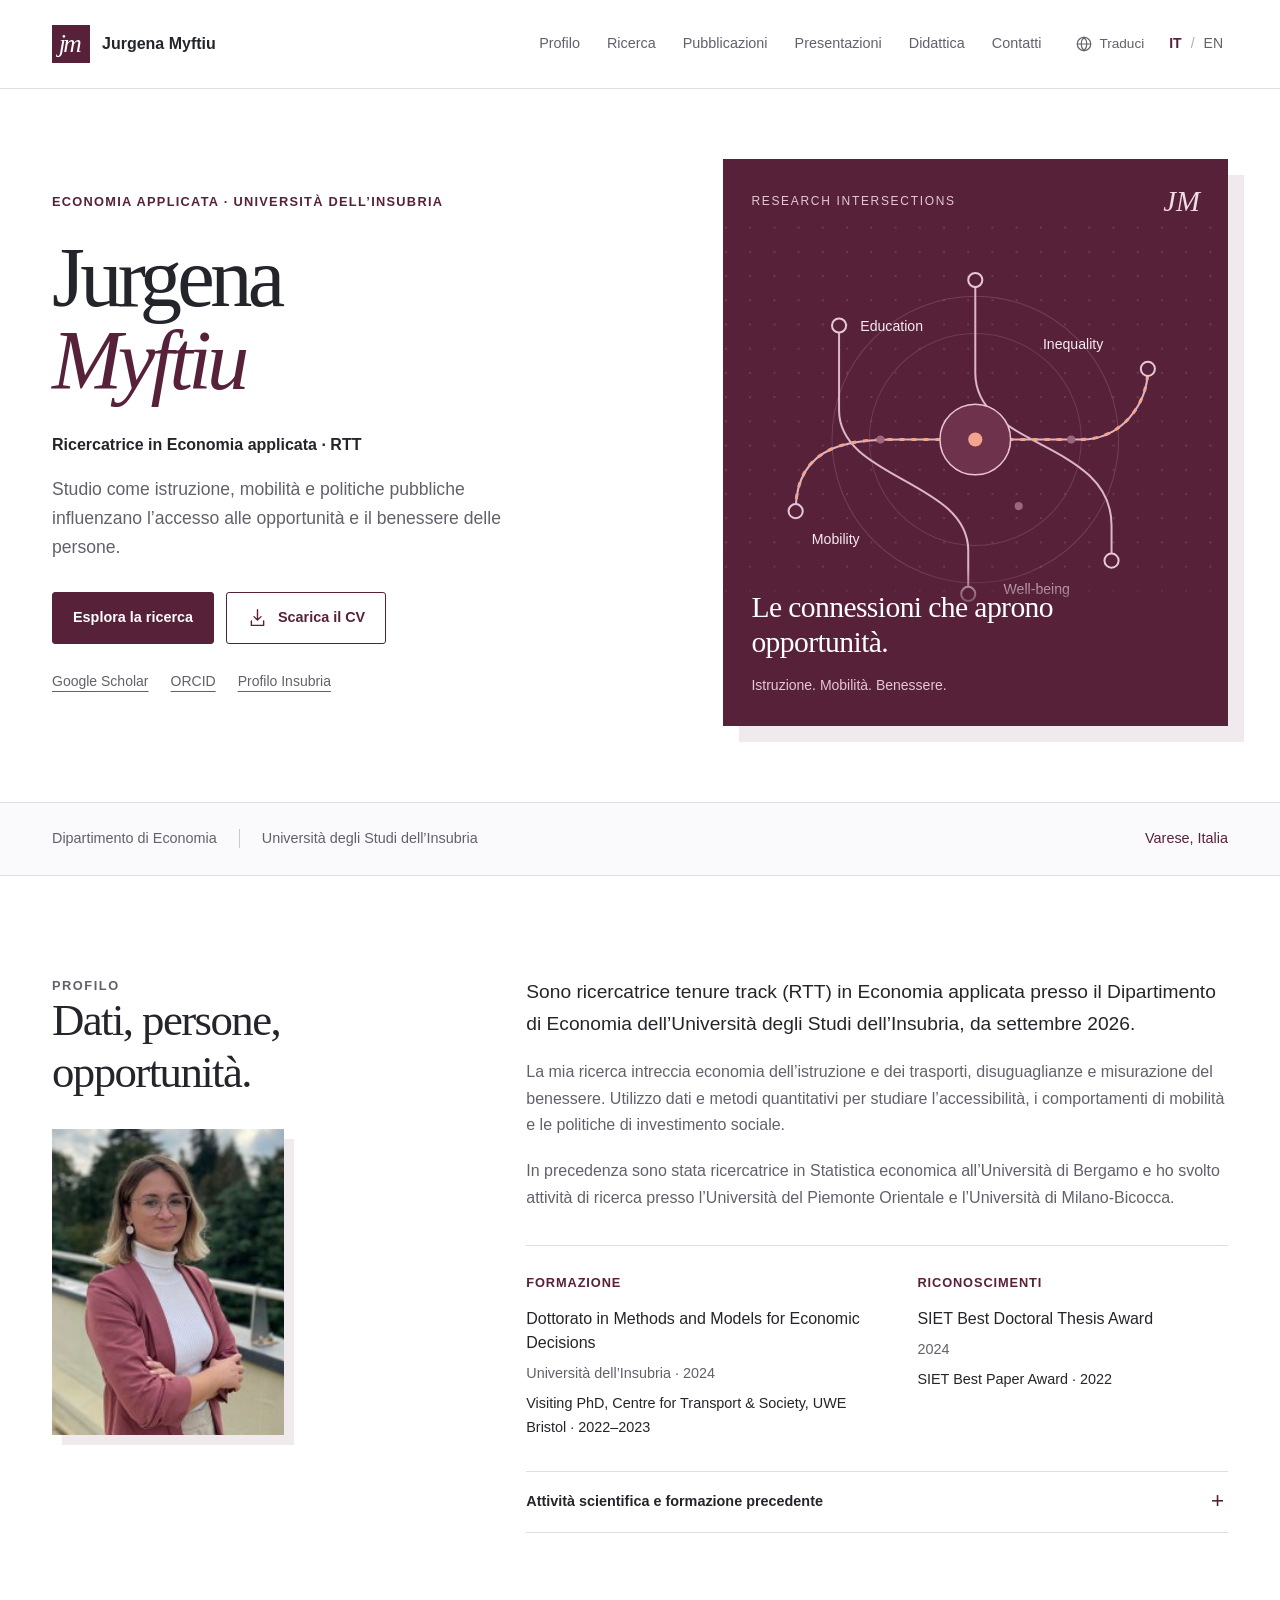
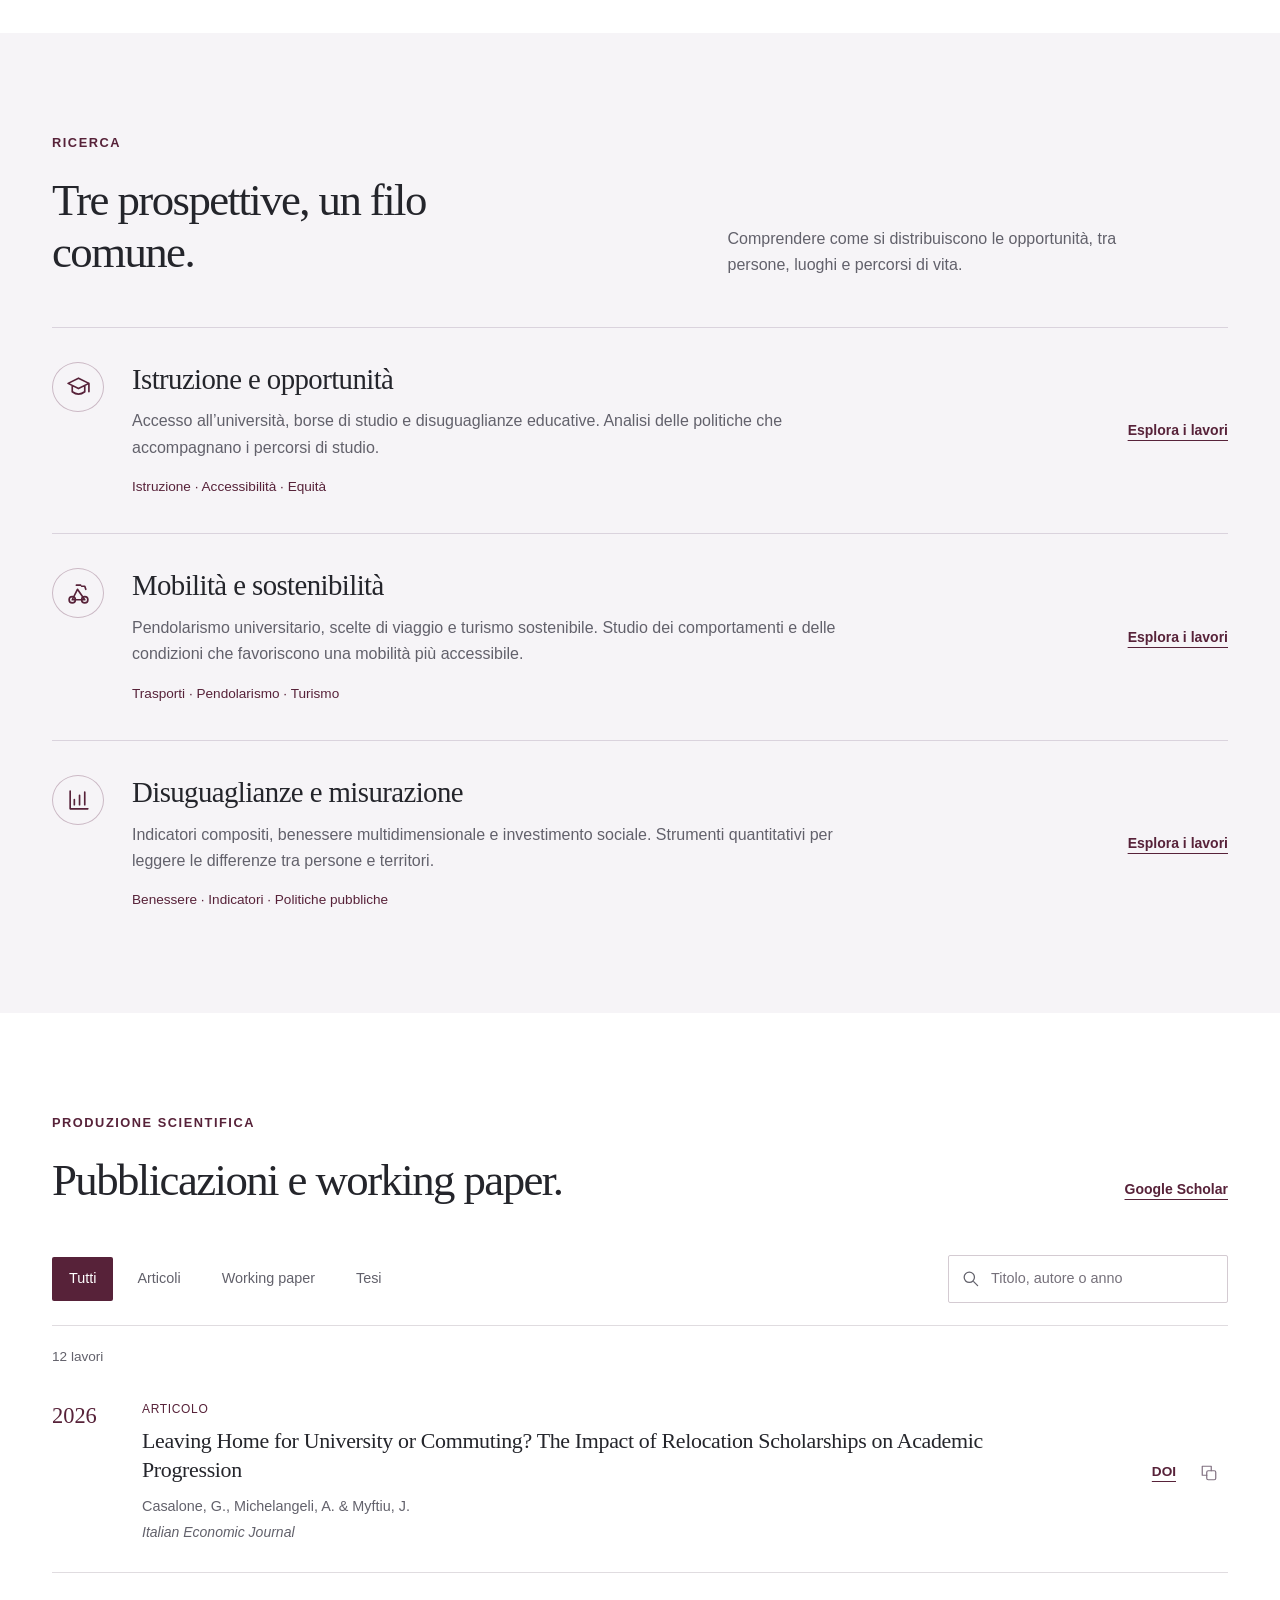
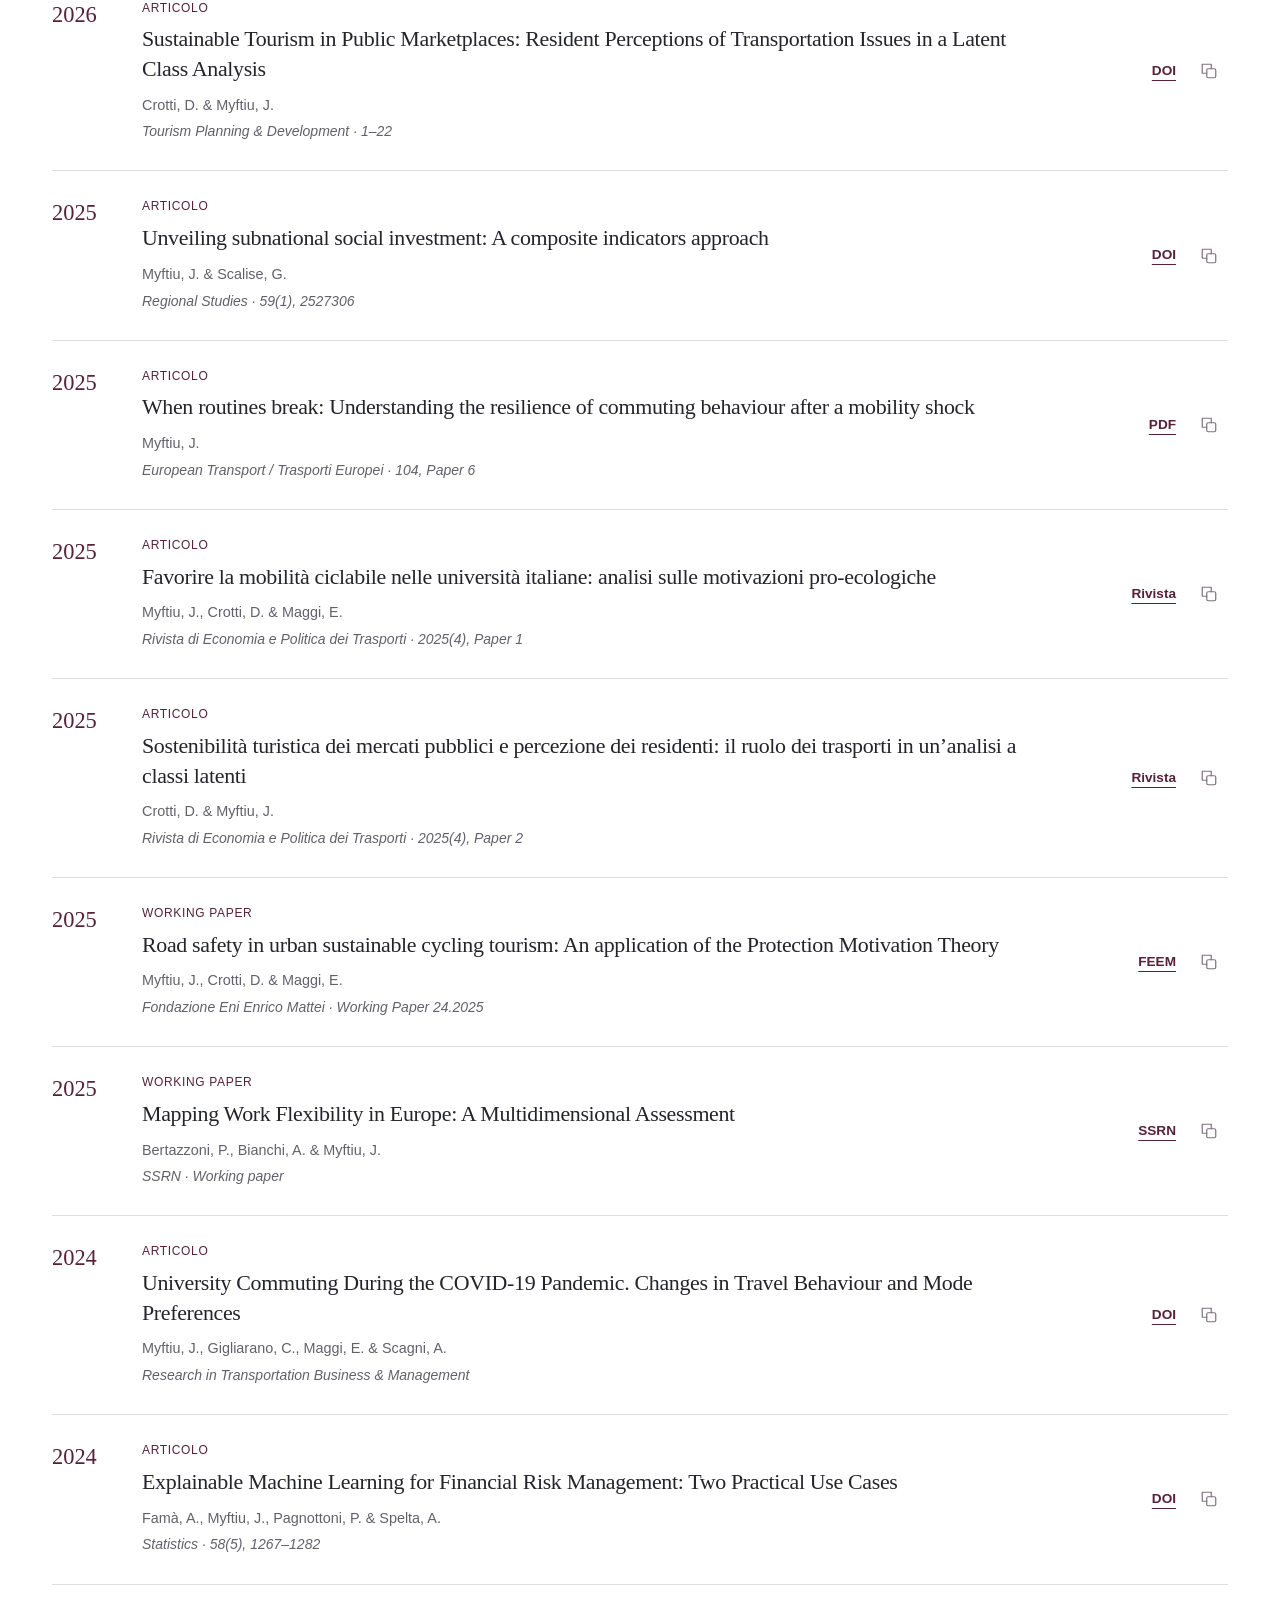
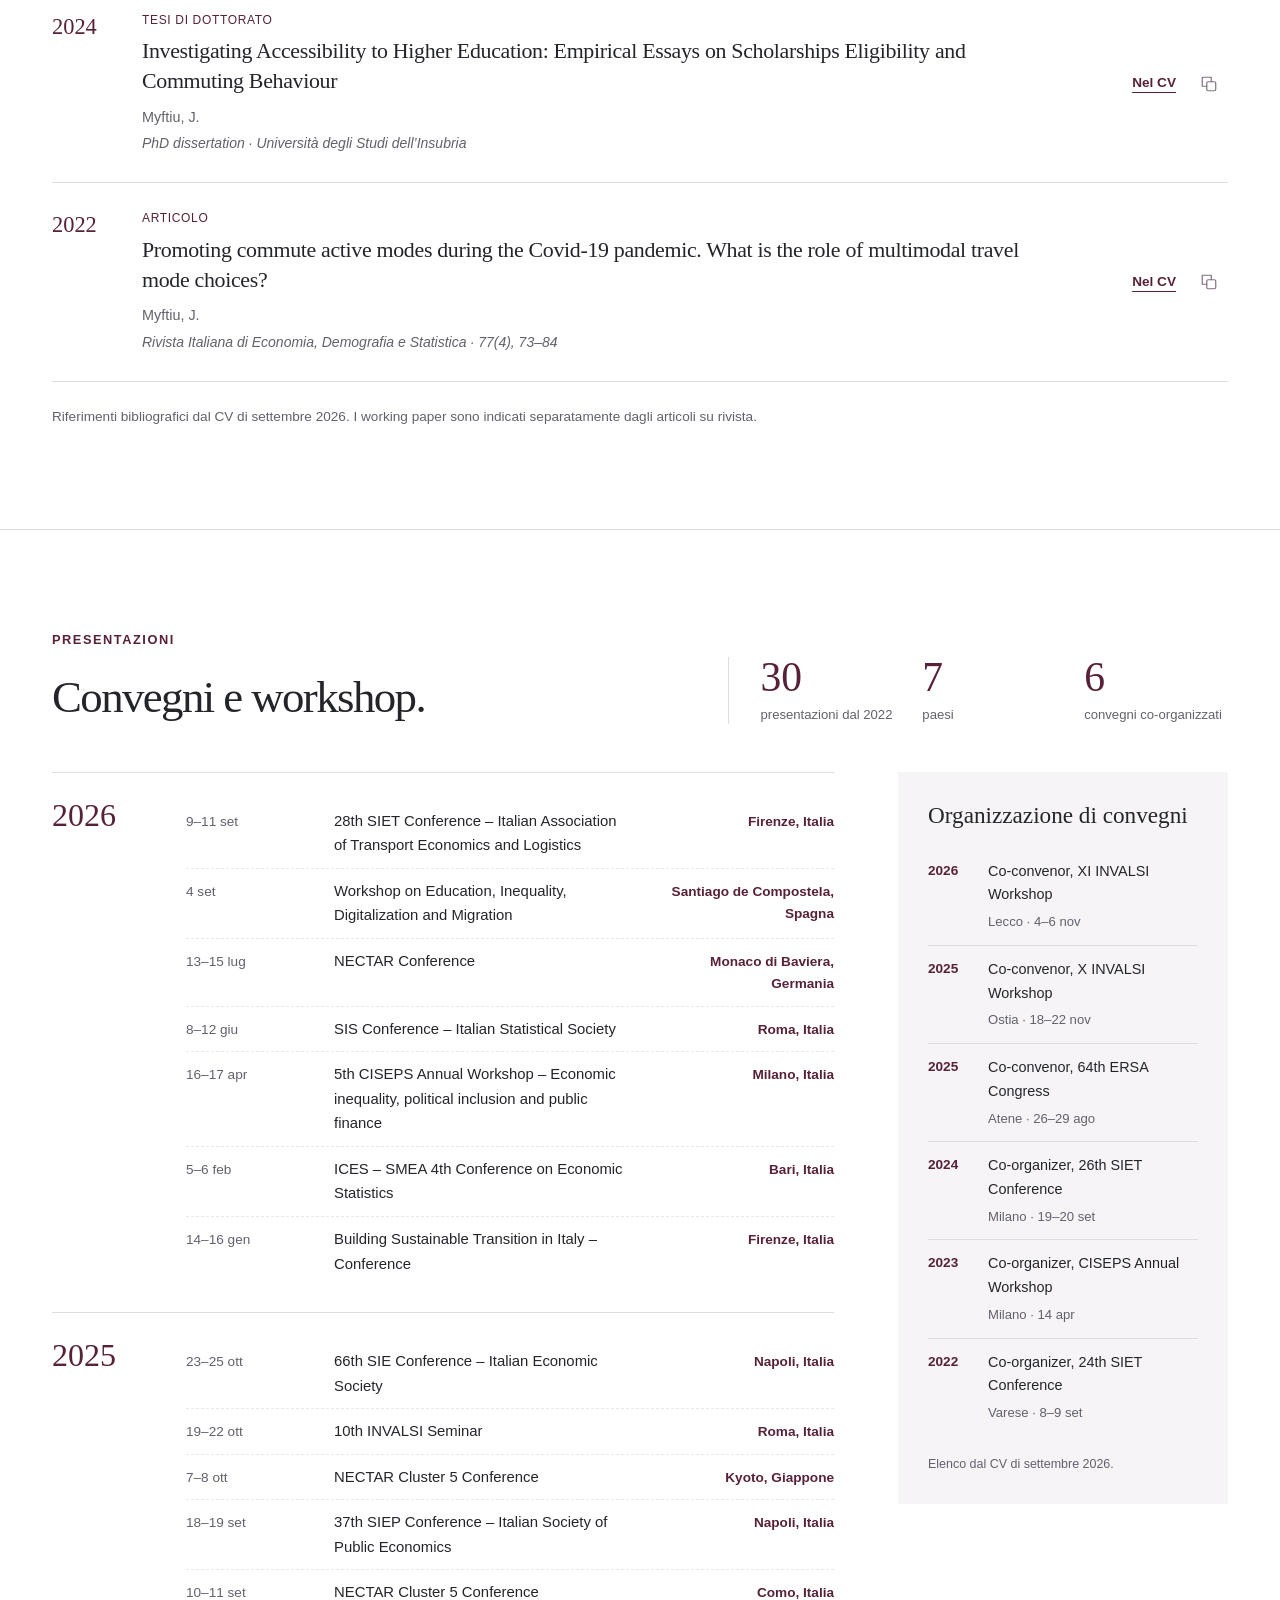
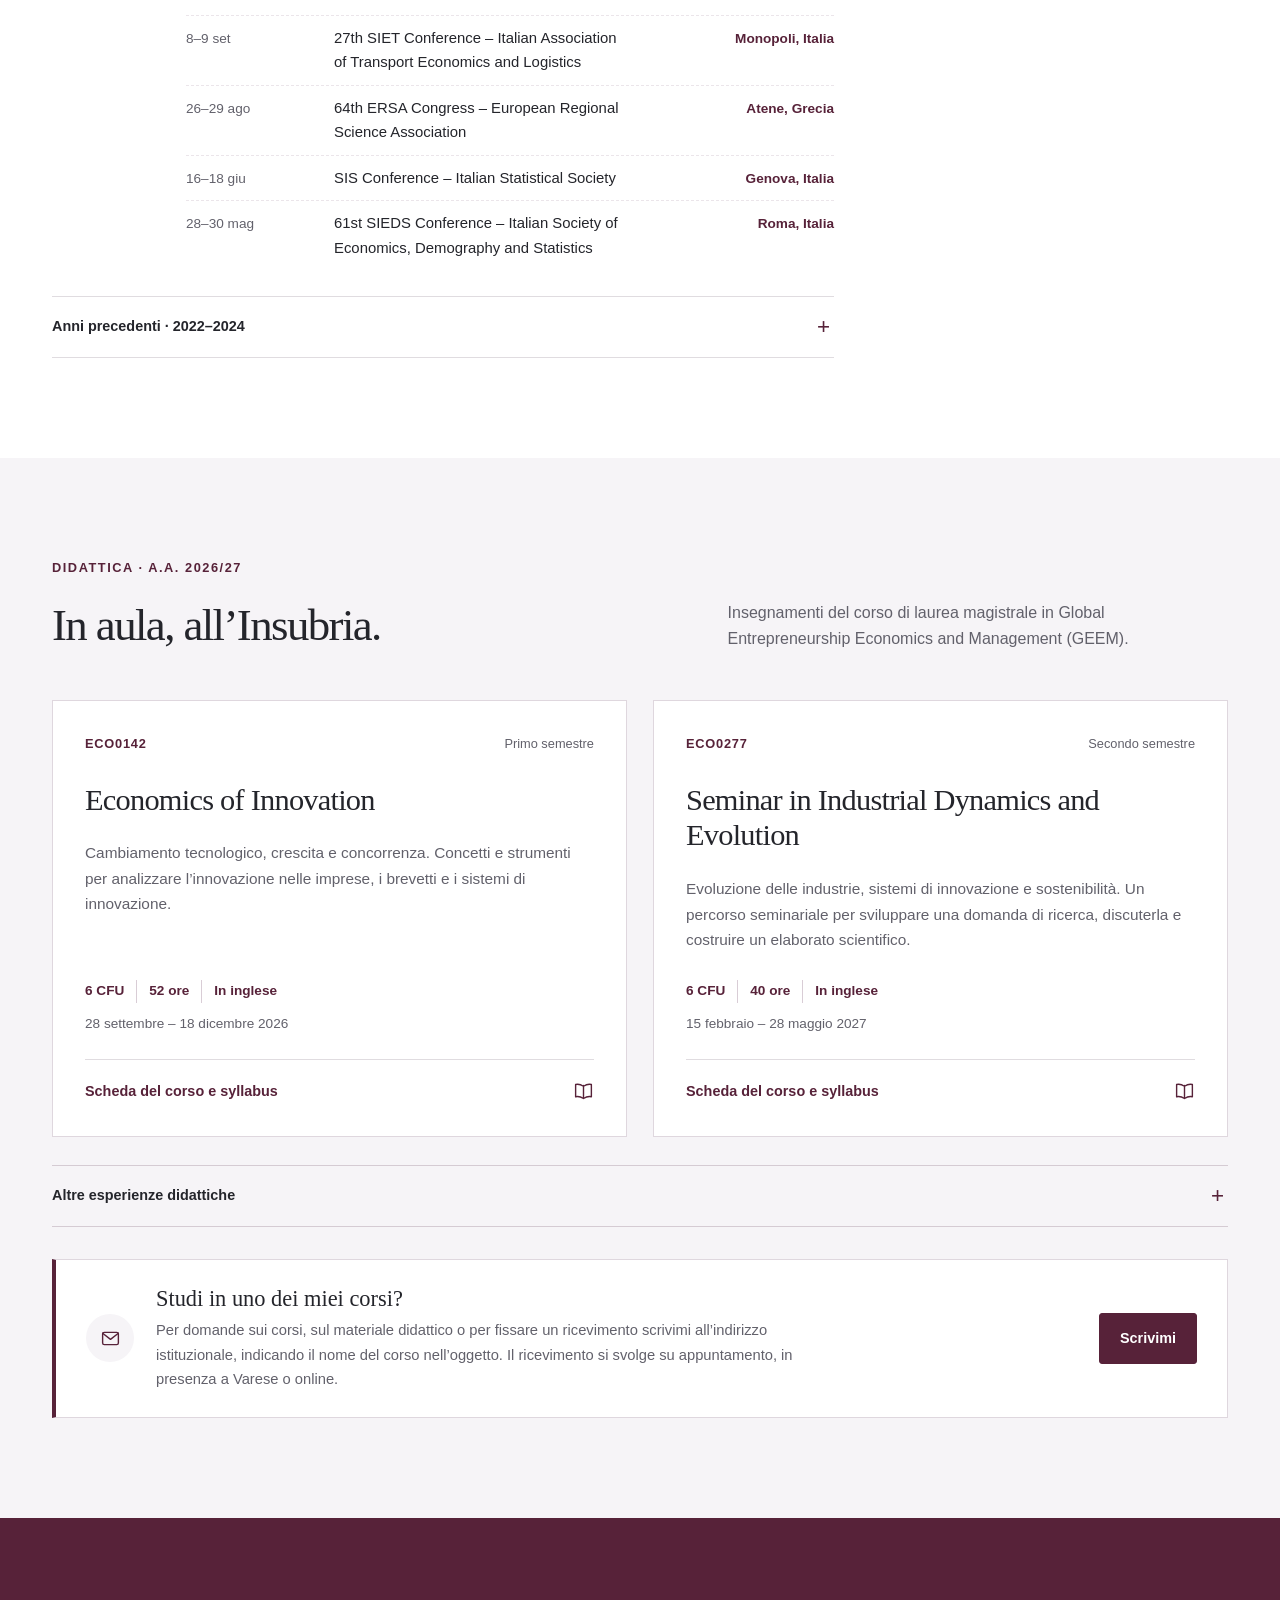
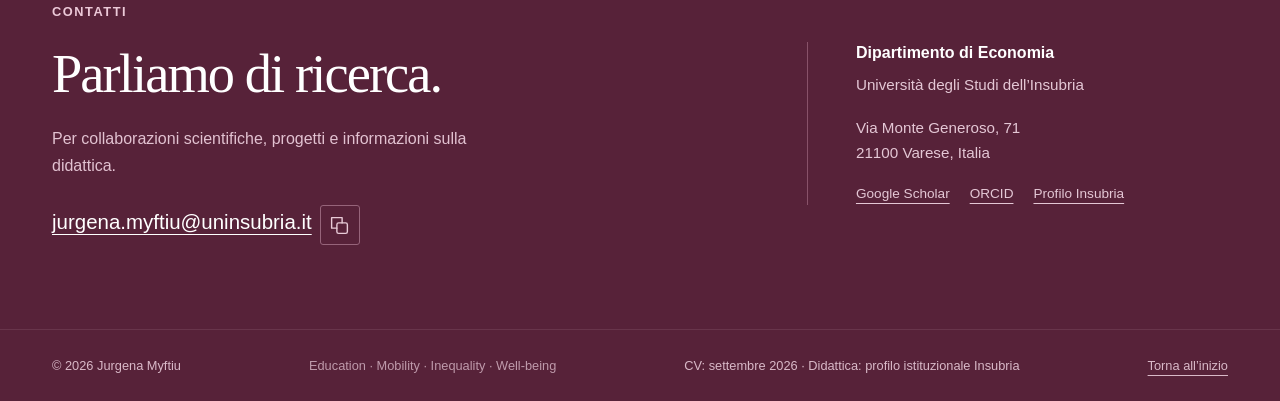
==== index.html @ 1c0811c8 "Add files via upload" ====
<!doctype html>
<html lang="it"><head><meta charset="UTF-8"><meta name="viewport" content="width=device-width, initial-scale=1"><meta name="theme-color" content="#572239"><meta name="author" content="Jurgena Myftiu"><meta name="robots" content="index, follow">
<title>Jurgena Myftiu | Economia applicata · Università dell’Insubria</title>
<meta name="description" content="Jurgena Myftiu, ricercatrice RTT in Economia applicata all’Università degli Studi dell’Insubria. Ricerca su istruzione, mobilità, disuguaglianze e benessere.">
<link rel="canonical" href="https://myftiujurgena.github.io/"><meta property="og:title" content="Jurgena Myftiu · Applied Economics"><meta property="og:description" content="Education, mobility and inequality. Research, publications and teaching at the University of Insubria."><meta property="og:type" content="profile"><meta property="profile:first_name" content="Jurgena"><meta property="profile:last_name" content="Myftiu"><meta property="og:image" content="https://myftiujurgena.github.io/assets/jurgena-myftiu-portrait.png"><meta property="og:locale" content="it_IT"><meta property="og:locale:alternate" content="en_GB"><meta name="twitter:card" content="summary"><meta property="og:url" content="https://myftiujurgena.github.io/"><link rel="icon" type="image/svg+xml" href="assets/favicon.svg"><link rel="stylesheet" href="styles.css">
<script type="application/ld+json">{"@context":"https://schema.org","@type":"ProfilePage","mainEntity":{"@type":"Person","name":"Jurgena Myftiu","image":"https://myftiujurgena.github.io/assets/jurgena-myftiu-portrait.png","jobTitle":"Assistant Professor in Applied Economics (Tenure Track)","affiliation":{"@type":"CollegeOrUniversity","name":"Università degli Studi dell’Insubria"},"email":"jurgena.myftiu@uninsubria.it","url":"https://myftiujurgena.github.io","sameAs":["https://uninsubria.unifind.cineca.it/individual?uri=http%3A%2F%2Firises.uninsubria.it%2Fresource%2Fperson%2F134957","https://scholar.google.com/citations?user=8hhi8RQAAAAJ&hl=it","https://orcid.org/0009-0006-5703-1846"],"knowsAbout":["Applied Economics","Education","Commuting","Social Investment","Composite Indicators","Sustainable Tourism"]}}</script>
<script src="app.js" defer></script><script src="extras.js" defer></script></head><body>
<a href="#main" class="skip-link"><span data-it="Vai al contenuto" data-en="Skip to content" >Vai al contenuto</span></a>
<header class="site-header"><div class="container header-inner"><a class="brand" href="#home" aria-label="Jurgena Myftiu, home"><span class="brand-mark">jm</span><span>Jurgena Myftiu</span></a><nav class="main-nav" id="main-nav" aria-label="Navigazione principale" data-aria-it="Navigazione principale" data-aria-en="Main navigation"><a href="#profilo"><span data-it="Profilo" data-en="About" >Profilo</span></a><a href="#ricerca"><span data-it="Ricerca" data-en="Research" >Ricerca</span></a><a href="#pubblicazioni"><span data-it="Pubblicazioni" data-en="Publications" >Pubblicazioni</span></a><a href="#presentazioni"><span data-it="Presentazioni" data-en="Talks">Presentazioni</span></a><a href="#didattica"><span data-it="Didattica" data-en="Teaching" >Didattica</span></a><a href="#contatti"><span data-it="Contatti" data-en="Contact" >Contatti</span></a></nav><div class="header-controls"><details class="translate-menu"><summary aria-label="Traduci la pagina" data-aria-it="Traduci la pagina" data-aria-en="Translate this page"><svg class="icon " viewBox="0 0 24 24" fill="none" stroke="currentColor" stroke-width="1.6" stroke-linecap="round" stroke-linejoin="round" aria-hidden="true"><circle cx="12" cy="12" r="9"/><path d="M3 12h18M12 3c2.5 2.5 3.8 5.5 3.8 9s-1.3 6.5-3.8 9c-2.5-2.5-3.8-5.5-3.8-9S9.5 5.5 12 3Z"/></svg><span class="translate-label" data-it="Traduci" data-en="Translate">Traduci</span></summary><div class="translate-panel"><p><span data-it="Traduzione automatica (Google Translate)" data-en="Machine translation (Google Translate)">Traduzione automatica (Google Translate)</span></p><ul><li><a href="#" data-translate="sq" lang="sq" rel="noopener" target="_blank">Shqip</a></li><li><a href="#" data-translate="es" lang="es" rel="noopener" target="_blank">Español</a></li><li><a href="#" data-translate="fr" lang="fr" rel="noopener" target="_blank">Français</a></li><li><a href="#" data-translate="de" lang="de" rel="noopener" target="_blank">Deutsch</a></li><li><a href="#" data-translate="pt" lang="pt" rel="noopener" target="_blank">Português</a></li><li><a href="#" data-translate="el" lang="el" rel="noopener" target="_blank">Ελληνικά</a></li><li><a href="#" data-translate="ro" lang="ro" rel="noopener" target="_blank">Română</a></li><li><a href="#" data-translate="tr" lang="tr" rel="noopener" target="_blank">Türkçe</a></li></ul></div></details><div class="language-switch" role="group" aria-label="Lingua / Language"><button type="button" data-lang="it" aria-pressed="true">IT</button><span aria-hidden="true">/</span><button type="button" data-lang="en" aria-pressed="false">EN</button></div><button type="button" class="menu-toggle" aria-controls="main-nav" aria-expanded="false" aria-label="Apri menu" data-aria-it="Apri menu" data-aria-en="Open menu"><svg class="icon " viewBox="0 0 24 24" fill="none" stroke="currentColor" stroke-width="1.6" stroke-linecap="round" stroke-linejoin="round" aria-hidden="true"><path d="M4 6h16M4 12h16M4 18h16"/></svg></button></div></div></header>
<main id="main">
<section class="hero container" id="home"><div class="hero-content"><p data-it="Economia applicata · Università dell’Insubria" data-en="Applied economics · University of Insubria" class="eyebrow">Economia applicata · Università dell’Insubria</p><h1>Jurgena<br><em>Myftiu</em></h1><p data-it="Ricercatrice in Economia applicata · RTT" data-en="Assistant Professor in Applied Economics · Tenure Track" class="hero-role">Ricercatrice in Economia applicata · RTT</p><p data-it="Studio come istruzione, mobilità e politiche pubbliche influenzano l’accesso alle opportunità e il benessere delle persone." data-en="I study how education, mobility and public policy shape access to opportunities and people’s well-being." class="hero-description">Studio come istruzione, mobilità e politiche pubbliche influenzano l’accesso alle opportunità e il benessere delle persone.</p><div class="hero-actions"><a href="#ricerca" class="button button-primary"><span data-it="Esplora la ricerca" data-en="Explore my research" >Esplora la ricerca</span></a><a href="assets/jurgena-myftiu-cv.pdf" class="button button-outline" download="Jurgena-Myftiu-CV.pdf"><svg class="icon " viewBox="0 0 24 24" fill="none" stroke="currentColor" stroke-width="1.6" stroke-linecap="round" stroke-linejoin="round" aria-hidden="true"><path d="M12 3v12m-4-4 4 4 4-4M5 16v5h14v-5"/></svg><span data-it="Scarica il CV" data-en="Download CV" >Scarica il CV</span></a></div><div class="profile-links"><a href="https://scholar.google.com/citations?user=8hhi8RQAAAAJ&amp;hl=it" target="_blank" rel="noopener noreferrer">Google Scholar</a><a href="https://orcid.org/0009-0006-5703-1846" target="_blank" rel="noopener noreferrer">ORCID</a><a href="https://uninsubria.unifind.cineca.it/individual?uri=http%3A%2F%2Firises.uninsubria.it%2Fresource%2Fperson%2F134957" target="_blank" rel="noopener noreferrer"><span data-it="Profilo Insubria" data-en="Insubria profile" >Profilo Insubria</span></a></div></div>
<div class="hero-art" role="img" aria-label="Illustrazione di connessioni tra istruzione, mobilità e benessere" data-aria-it="Illustrazione di connessioni tra istruzione, mobilità e benessere" data-aria-en="Illustration of connections between education, mobility and well-being">
<div class="art-top"><span>RESEARCH INTERSECTIONS</span><span class="art-monogram">JM</span></div><svg viewBox="0 0 500 410" class="network-art" aria-hidden="true"><defs><pattern id="dots" width="24" height="24" patternUnits="userSpaceOnUse"><circle cx="3" cy="3" r="1" fill="#e6bdc9" opacity=".18"/></pattern></defs><rect width="500" height="410" fill="url(#dots)"/><circle cx="250" cy="213" r="142" stroke="#a56680" fill="none" opacity=".4"/><circle cx="250" cy="213" r="105" stroke="#a56680" fill="none" opacity=".35"/><path d="M72 284C72 213 135 213 177 213H355c39 0 66-34 66-70M115 100v84c0 68 128 70 128 139v43M385 333v-35c0-84-135-76-135-151V55" stroke="#dcb5c6" stroke-width="2" fill="none"/><path d="M72 284C72 213 135 213 177 213H355c39 0 66-34 66-70" stroke="#f2a48f" stroke-width="3" fill="none" stroke-dasharray="5 7"/><circle cx="250" cy="213" r="35" fill="#6e324c" stroke="#e9c5d3" stroke-width="1.5"/><circle cx="250" cy="213" r="7" fill="#f2a48f"/><g fill="#572239" stroke="#e6c7d3" stroke-width="2"><circle cx="115" cy="100" r="7"/><circle cx="72" cy="284" r="7"/><circle cx="421" cy="143" r="7"/><circle cx="385" cy="333" r="7"/><circle cx="250" cy="55" r="7"/><circle cx="243" cy="366" r="7"/></g><g fill="#f8eaf0" font-family="Segoe UI,Arial,sans-serif" font-size="14"><text x="136" y="105">Education</text><text x="88" y="317">Mobility</text><text x="317" y="123">Inequality</text><text x="278" y="366">Well-being</text></g><g fill="#9c667e"><circle cx="156" cy="213" r="4"/><circle cx="345" cy="213" r="4"/><circle cx="293" cy="279" r="4"/></g></svg>
<div class="art-bottom"><p data-it="Le connessioni che aprono opportunità." data-en="The connections that open opportunities." >Le connessioni che aprono opportunità.</p><span data-it="Istruzione. Mobilità. Benessere." data-en="Education. Mobility. Well-being." >Istruzione. Mobilità. Benessere.</span></div></div>
</section>
<div class="affiliation-bar"><div class="container affiliation-inner"><span data-it="Dipartimento di Economia" data-en="Department of Economics" >Dipartimento di Economia</span><span class="affiliation-divider" aria-hidden="true"></span><span data-it="Università degli Studi dell’Insubria" data-en="University of Insubria" >Università degli Studi dell’Insubria</span><span class="affiliation-location">Varese, Italia</span></div></div>
<section id="profilo" class="section container about"><div class="section-heading"><p data-it="Profilo" data-en="About" class="eyebrow">Profilo</p><h2 data-it="Dati, persone, opportunità." data-en="Data, people, opportunity." >Dati, persone, opportunità.</h2><figure class="profile-portrait"><img src="assets/jurgena-myftiu-portrait.png" alt="Jurgena Myftiu" width="194" height="256" loading="lazy" decoding="async"></figure></div><div class="about-content"><p data-it="Sono ricercatrice tenure track (RTT) in Economia applicata presso il Dipartimento di Economia dell’Università degli Studi dell’Insubria, da settembre 2026." data-en="I am a tenure-track Assistant Professor in Applied Economics in the Department of Economics at the University of Insubria, since September 2026." class="lead">Sono ricercatrice tenure track (RTT) in Economia applicata presso il Dipartimento di Economia dell’Università degli Studi dell’Insubria, da settembre 2026.</p><p data-it="La mia ricerca intreccia economia dell’istruzione e dei trasporti, disuguaglianze e misurazione del benessere. Utilizzo dati e metodi quantitativi per studiare l’accessibilità, i comportamenti di mobilità e le politiche di investimento sociale." data-en="My research connects the economics of education and transport with inequality and well-being measurement. I use data and quantitative methods to study accessibility, mobility behaviours and social investment policies." >La mia ricerca intreccia economia dell’istruzione e dei trasporti, disuguaglianze e misurazione del benessere. Utilizzo dati e metodi quantitativi per studiare l’accessibilità, i comportamenti di mobilità e le politiche di investimento sociale.</p><p data-it="In precedenza sono stata ricercatrice in Statistica economica all’Università di Bergamo e ho svolto attività di ricerca presso l’Università del Piemonte Orientale e l’Università di Milano-Bicocca." data-en="Previously, I was an Assistant Professor in Economic Statistics at the University of Bergamo and held research positions at the University of Piemonte Orientale and the University of Milano-Bicocca." >In precedenza sono stata ricercatrice in Statistica economica all’Università di Bergamo e ho svolto attività di ricerca presso l’Università del Piemonte Orientale e l’Università di Milano-Bicocca.</p>
<div class="about-facts"><div><h3 data-it="Formazione" data-en="Education" >Formazione</h3><p data-it="Dottorato in Methods and Models for Economic Decisions" data-en="PhD in Methods and Models for Economic Decisions" class="fact-title">Dottorato in Methods and Models for Economic Decisions</p><p data-it="Università dell’Insubria · 2024" data-en="University of Insubria · 2024" class="muted">Università dell’Insubria · 2024</p><p data-it="Visiting PhD, Centre for Transport &amp; Society, UWE Bristol · 2022–2023" data-en="Visiting PhD, Centre for Transport &amp; Society, UWE Bristol · 2022–2023" class="small">Visiting PhD, Centre for Transport &amp; Society, UWE Bristol · 2022–2023</p></div><div><h3 data-it="Riconoscimenti" data-en="Recognition" >Riconoscimenti</h3><p class="fact-title">SIET Best Doctoral Thesis Award</p><p class="muted">2024</p><p data-it="SIET Best Paper Award · 2022" data-en="SIET Best Paper Award · 2022" class="small">SIET Best Paper Award · 2022</p></div></div>
<details class="profile-details"><summary><span data-it="Attività scientifica e formazione precedente" data-en="Academic service and earlier education" >Attività scientifica e formazione precedente</span></summary><div class="details-content"><ul><li><span data-it="Associate Editor, Rivista di Economia e Politica dei Trasporti (REPoT), dal 2025." data-en="Associate Editor, Rivista di Economia e Politica dei Trasporti (REPoT), since 2025." >Associate Editor, Rivista di Economia e Politica dei Trasporti (REPoT), dal 2025.</span></li><li><span data-it="Membro del Gruppo di lavoro Mobilità RUS, sottogruppo SG3, dal 2025." data-en="Member of the RUS Mobility Working Group, subgroup SG3, since 2025." >Membro del Gruppo di lavoro Mobilità RUS, sottogruppo SG3, dal 2025.</span></li><li><span data-it="Laurea magistrale in Scienze statistiche ed economiche, Università di Milano-Bicocca · 2020." data-en="MSc in Statistical and Economic Sciences, University of Milano-Bicocca · 2020." >Laurea magistrale in Scienze statistiche ed economiche, Università di Milano-Bicocca · 2020.</span></li><li><span data-it="Laurea in Finanza, assicurazioni e impresa, Università di Bologna · 2017." data-en="BSc in Finance, Insurance and Enterprise, University of Bologna · 2017." >Laurea in Finanza, assicurazioni e impresa, Università di Bologna · 2017.</span></li><li><span data-it="Erasmus Traineeship, ESSEC Business School, Parigi · 2019." data-en="Erasmus Traineeship, ESSEC Business School, Paris · 2019.">Erasmus Traineeship, ESSEC Business School, Parigi · 2019.</span></li><li><span data-it="Cultrice della materia in Macroeconomia, Università dell’Insubria, dal 2023." data-en="Teaching expert (cultore della materia) in Macroeconomics, University of Insubria, since 2023.">Cultrice della materia in Macroeconomia, Università dell’Insubria, dal 2023.</span></li><li><span data-it="Selezionata tra i candidati al Premio SIE per le migliori tesi di dottorato in economia (XXIV edizione) · 2024." data-en="Shortlisted for the SIE Prize for the best PhD theses in economics (24th edition) · 2024.">Selezionata tra i candidati al Premio SIE per le migliori tesi di dottorato in economia (XXIV edizione) · 2024.</span></li><li><span data-it="Progetti finanziati da Fondazione Cariplo: disuguaglianze educative e ruolo delle scuole (2022-1548, 2024–2025); CITILab, investimento sociale e inclusione lavorativa (2022-1301, 2023–2024); scenari di povertà e vulnerabilità post-COVID (2020-4216, 2021–2022)." data-en="Cariplo Foundation funded projects: schools and educational inequalities (2022-1548, 2024–2025); CITILab, social investment and labour-market inclusion (2022-1301, 2023–2024); post-COVID poverty and vulnerability scenarios (2020-4216, 2021–2022).">Progetti finanziati da Fondazione Cariplo: disuguaglianze educative e ruolo delle scuole (2022-1548, 2024–2025); CITILab, investimento sociale e inclusione lavorativa (2022-1301, 2023–2024); scenari di povertà e vulnerabilità post-COVID (2020-4216, 2021–2022).</span></li><li><span data-it="Lingue: albanese e italiano (madrelingua), inglese (fluente), francese (base)." data-en="Languages: Albanian and Italian (native), English (fluent), French (basic).">Lingue: albanese e italiano (madrelingua), inglese (fluente), francese (base).</span></li></ul></div></details></div></section>
<section id="ricerca" class="research-section"><div class="container section"><div class="section-heading research-heading"><div><p data-it="Ricerca" data-en="Research" class="eyebrow">Ricerca</p><h2 data-it="Tre prospettive, un filo comune." data-en="Three perspectives, one common thread." >Tre prospettive, un filo comune.</h2></div><p data-it="Comprendere come si distribuiscono le opportunità, tra persone, luoghi e percorsi di vita." data-en="Understanding how opportunities are distributed across people, places and life paths." >Comprendere come si distribuiscono le opportunità, tra persone, luoghi e percorsi di vita.</p></div><div class="research-list"><article class="research-row"><div class="research-icon"><svg class="icon " viewBox="0 0 24 24" fill="none" stroke="currentColor" stroke-width="1.6" stroke-linecap="round" stroke-linejoin="round" aria-hidden="true"><path d="m2 9 10-5 10 5-10 5L2 9Zm4 2v6c4 3 8 3 12 0v-6M22 9v8"/></svg></div><div><h3 data-it="Istruzione e opportunità" data-en="Education and opportunity" >Istruzione e opportunità</h3><p data-it="Accesso all’università, borse di studio e disuguaglianze educative. Analisi delle politiche che accompagnano i percorsi di studio." data-en="Access to university, scholarships and educational inequalities. Analysis of policies supporting students’ educational pathways." >Accesso all’università, borse di studio e disuguaglianze educative. Analisi delle politiche che accompagnano i percorsi di studio.</p><span data-it="Istruzione · Accessibilità · Equità" data-en="Education · Accessibility · Equity" class="topic-meta">Istruzione · Accessibilità · Equità</span></div><button class="text-link research-filter" type="button" data-topic="education"><span data-it="Esplora i lavori" data-en="Explore papers" >Esplora i lavori</span></button></article><article class="research-row"><div class="research-icon"><svg class="icon " viewBox="0 0 24 24" fill="none" stroke="currentColor" stroke-width="1.6" stroke-linecap="round" stroke-linejoin="round" aria-hidden="true"><circle cx="6" cy="18" r="3"/><circle cx="18" cy="18" r="3"/><path d="m6 18 5-10 7 10H6m4-14h4m1 1h3l1 3"/></svg></div><div><h3 data-it="Mobilità e sostenibilità" data-en="Mobility and sustainability" >Mobilità e sostenibilità</h3><p data-it="Pendolarismo universitario, scelte di viaggio e turismo sostenibile. Studio dei comportamenti e delle condizioni che favoriscono una mobilità più accessibile." data-en="University commuting, travel choices and sustainable tourism. Studying behaviours and the conditions supporting more accessible mobility." >Pendolarismo universitario, scelte di viaggio e turismo sostenibile. Studio dei comportamenti e delle condizioni che favoriscono una mobilità più accessibile.</p><span data-it="Trasporti · Pendolarismo · Turismo" data-en="Transport · Commuting · Tourism" class="topic-meta">Trasporti · Pendolarismo · Turismo</span></div><button class="text-link research-filter" type="button" data-topic="mobility"><span data-it="Esplora i lavori" data-en="Explore papers" >Esplora i lavori</span></button></article><article class="research-row"><div class="research-icon"><svg class="icon " viewBox="0 0 24 24" fill="none" stroke="currentColor" stroke-width="1.6" stroke-linecap="round" stroke-linejoin="round" aria-hidden="true"><path d="M4 3v17h17M8 16v-5m5 5V7m5 9V4"/></svg></div><div><h3 data-it="Disuguaglianze e misurazione" data-en="Inequality and measurement" >Disuguaglianze e misurazione</h3><p data-it="Indicatori compositi, benessere multidimensionale e investimento sociale. Strumenti quantitativi per leggere le differenze tra persone e territori." data-en="Composite indicators, multidimensional well-being and social investment. Quantitative tools to understand differences across people and places." >Indicatori compositi, benessere multidimensionale e investimento sociale. Strumenti quantitativi per leggere le differenze tra persone e territori.</p><span data-it="Benessere · Indicatori · Politiche pubbliche" data-en="Well-being · Indicators · Public policy" class="topic-meta">Benessere · Indicatori · Politiche pubbliche</span></div><button class="text-link research-filter" type="button" data-topic="inequality"><span data-it="Esplora i lavori" data-en="Explore papers" >Esplora i lavori</span></button></article></div></div></section>
<section id="pubblicazioni" class="section container"><div class="section-heading publications-heading"><div><p data-it="Produzione scientifica" data-en="Scientific work" class="eyebrow">Produzione scientifica</p><h2 data-it="Pubblicazioni e working paper." data-en="Publications and working papers." >Pubblicazioni e working paper.</h2></div><a href="https://scholar.google.com/citations?user=8hhi8RQAAAAJ&amp;hl=it" target="_blank" rel="noopener noreferrer" class="text-link">Google Scholar</a></div>
<div class="publication-tools"><div class="filter-tabs" role="group" aria-label="Tipo di pubblicazione" data-aria-it="Tipo di pubblicazione" data-aria-en="Publication type"><button type="button" data-filter="all" aria-pressed="true"><span data-it="Tutti" data-en="All" >Tutti</span></button><button type="button" data-filter="article" aria-pressed="false"><span data-it="Articoli" data-en="Articles" >Articoli</span></button><button type="button" data-filter="working" aria-pressed="false">Working paper</button><button type="button" data-filter="thesis" aria-pressed="false"><span data-it="Tesi" data-en="Dissertation" >Tesi</span></button></div><div class="publication-search"><svg class="icon " viewBox="0 0 24 24" fill="none" stroke="currentColor" stroke-width="1.6" stroke-linecap="round" stroke-linejoin="round" aria-hidden="true"><circle cx="10.5" cy="10.5" r="6.5"/><path d="m16 16 5 5"/></svg><label class="sr-only" for="publication-search"><span data-it="Cerca nelle pubblicazioni" data-en="Search publications" >Cerca nelle pubblicazioni</span></label><input id="publication-search" type="search" placeholder="Titolo, autore o anno" data-placeholder-it="Titolo, autore o anno" data-placeholder-en="Title, author or year" autocomplete="off"></div></div>
<div class="results-bar"><span id="publication-count" aria-live="polite">12 lavori</span><button type="button" id="clear-filters" class="text-link" hidden><span data-it="Rimuovi filtri" data-en="Clear filters" >Rimuovi filtri</span></button></div><div id="publication-list"><article class="publication" data-type="article" data-topic="education" data-index="0">
<div class="pub-year">2026</div><div class="pub-main"><div class="pub-kind"><span data-it="Articolo" data-en="Article" >Articolo</span></div><h3>Leaving Home for University or Commuting? The Impact of Relocation Scholarships on Academic Progression</h3><p class="authors">Casalone, G., Michelangeli, A. &amp; Myftiu, J.</p><p data-it="Italian Economic Journal" data-en="Italian Economic Journal" class="journal">Italian Economic Journal</p></div><div class="pub-actions"><a class="paper-link" href="https://doi.org/10.1007/s40797-026-00389-y" target="_blank" rel="noopener noreferrer"><span data-it="DOI" data-en="DOI" >DOI</span></a><button class="copy-citation" type="button" data-index="0" aria-label="Copia citazione: Leaving Home for University or Commuting? The Impact of Relocation Scholarships on Academic Progression" title="Copia citazione"><svg class="icon " viewBox="0 0 24 24" fill="none" stroke="currentColor" stroke-width="1.6" stroke-linecap="round" stroke-linejoin="round" aria-hidden="true"><rect x="9" y="9" width="12" height="12" rx="2"/><path d="M15 9V3H3v12h6"/></svg></button></div></article><article class="publication" data-type="article" data-topic="mobility" data-index="1">
<div class="pub-year">2026</div><div class="pub-main"><div class="pub-kind"><span data-it="Articolo" data-en="Article" >Articolo</span></div><h3>Sustainable Tourism in Public Marketplaces: Resident Perceptions of Transportation Issues in a Latent Class Analysis</h3><p class="authors">Crotti, D. &amp; Myftiu, J.</p><p data-it="Tourism Planning &amp; Development · 1–22" data-en="Tourism Planning &amp; Development · 1–22" class="journal">Tourism Planning &amp; Development · 1–22</p></div><div class="pub-actions"><a class="paper-link" href="https://doi.org/10.1080/21568316.2026.2656208" target="_blank" rel="noopener noreferrer"><span data-it="DOI" data-en="DOI" >DOI</span></a><button class="copy-citation" type="button" data-index="1" aria-label="Copia citazione: Sustainable Tourism in Public Marketplaces: Resident Perceptions of Transportation Issues in a Latent Class Analysis" title="Copia citazione"><svg class="icon " viewBox="0 0 24 24" fill="none" stroke="currentColor" stroke-width="1.6" stroke-linecap="round" stroke-linejoin="round" aria-hidden="true"><rect x="9" y="9" width="12" height="12" rx="2"/><path d="M15 9V3H3v12h6"/></svg></button></div></article><article class="publication" data-type="article" data-topic="inequality" data-index="2">
<div class="pub-year">2025</div><div class="pub-main"><div class="pub-kind"><span data-it="Articolo" data-en="Article" >Articolo</span></div><h3>Unveiling subnational social investment: A composite indicators approach</h3><p class="authors">Myftiu, J. &amp; Scalise, G.</p><p data-it="Regional Studies · 59(1), 2527306" data-en="Regional Studies · 59(1), 2527306" class="journal">Regional Studies · 59(1), 2527306</p></div><div class="pub-actions"><a class="paper-link" href="https://doi.org/10.1080/00343404.2025.2527306" target="_blank" rel="noopener noreferrer"><span data-it="DOI" data-en="DOI" >DOI</span></a><button class="copy-citation" type="button" data-index="2" aria-label="Copia citazione: Unveiling subnational social investment: A composite indicators approach" title="Copia citazione"><svg class="icon " viewBox="0 0 24 24" fill="none" stroke="currentColor" stroke-width="1.6" stroke-linecap="round" stroke-linejoin="round" aria-hidden="true"><rect x="9" y="9" width="12" height="12" rx="2"/><path d="M15 9V3H3v12h6"/></svg></button></div></article><article class="publication" data-type="article" data-topic="mobility" data-index="3">
<div class="pub-year">2025</div><div class="pub-main"><div class="pub-kind"><span data-it="Articolo" data-en="Article" >Articolo</span></div><h3>When routines break: Understanding the resilience of commuting behaviour after a mobility shock</h3><p class="authors">Myftiu, J.</p><p data-it="European Transport / Trasporti Europei · 104, Paper 6" data-en="European Transport / Trasporti Europei · 104, Paper 6" class="journal">European Transport / Trasporti Europei · 104, Paper 6</p></div><div class="pub-actions"><a class="paper-link" href="https://www.istiee.unict.it/sites/default/files/files/ET_2025_104_6.pdf" target="_blank" rel="noopener noreferrer"><span data-it="PDF" data-en="PDF" >PDF</span></a><button class="copy-citation" type="button" data-index="3" aria-label="Copia citazione: When routines break: Understanding the resilience of commuting behaviour after a mobility shock" title="Copia citazione"><svg class="icon " viewBox="0 0 24 24" fill="none" stroke="currentColor" stroke-width="1.6" stroke-linecap="round" stroke-linejoin="round" aria-hidden="true"><rect x="9" y="9" width="12" height="12" rx="2"/><path d="M15 9V3H3v12h6"/></svg></button></div></article><article class="publication" data-type="article" data-topic="mobility" data-index="4">
<div class="pub-year">2025</div><div class="pub-main"><div class="pub-kind"><span data-it="Articolo" data-en="Article" >Articolo</span></div><h3>Favorire la mobilità ciclabile nelle università italiane: analisi sulle motivazioni pro-ecologiche</h3><p class="authors">Myftiu, J., Crotti, D. &amp; Maggi, E.</p><p data-it="Rivista di Economia e Politica dei Trasporti · 2025(4), Paper 1" data-en="Rivista di Economia e Politica dei Trasporti · 2025(4), Paper 1" class="journal">Rivista di Economia e Politica dei Trasporti · 2025(4), Paper 1</p></div><div class="pub-actions"><a class="paper-link" href="http://www.sietitalia.org/sito%20REPT/iniziale.htm" target="_blank" rel="noopener noreferrer"><span data-it="Rivista" data-en="Journal" >Rivista</span></a><button class="copy-citation" type="button" data-index="4" aria-label="Copia citazione: Favorire la mobilità ciclabile nelle università italiane: analisi sulle motivazioni pro-ecologiche" title="Copia citazione"><svg class="icon " viewBox="0 0 24 24" fill="none" stroke="currentColor" stroke-width="1.6" stroke-linecap="round" stroke-linejoin="round" aria-hidden="true"><rect x="9" y="9" width="12" height="12" rx="2"/><path d="M15 9V3H3v12h6"/></svg></button></div></article><article class="publication" data-type="article" data-topic="mobility" data-index="5">
<div class="pub-year">2025</div><div class="pub-main"><div class="pub-kind"><span data-it="Articolo" data-en="Article" >Articolo</span></div><h3>Sostenibilità turistica dei mercati pubblici e percezione dei residenti: il ruolo dei trasporti in un’analisi a classi latenti</h3><p class="authors">Crotti, D. &amp; Myftiu, J.</p><p data-it="Rivista di Economia e Politica dei Trasporti · 2025(4), Paper 2" data-en="Rivista di Economia e Politica dei Trasporti · 2025(4), Paper 2" class="journal">Rivista di Economia e Politica dei Trasporti · 2025(4), Paper 2</p></div><div class="pub-actions"><a class="paper-link" href="http://www.sietitalia.org/sito%20REPT/iniziale.htm" target="_blank" rel="noopener noreferrer"><span data-it="Rivista" data-en="Journal" >Rivista</span></a><button class="copy-citation" type="button" data-index="5" aria-label="Copia citazione: Sostenibilità turistica dei mercati pubblici e percezione dei residenti: il ruolo dei trasporti in un’analisi a classi latenti" title="Copia citazione"><svg class="icon " viewBox="0 0 24 24" fill="none" stroke="currentColor" stroke-width="1.6" stroke-linecap="round" stroke-linejoin="round" aria-hidden="true"><rect x="9" y="9" width="12" height="12" rx="2"/><path d="M15 9V3H3v12h6"/></svg></button></div></article><article class="publication" data-type="working" data-topic="mobility" data-index="6">
<div class="pub-year">2025</div><div class="pub-main"><div class="pub-kind"><span data-it="Working paper" data-en="Working paper" >Working paper</span></div><h3>Road safety in urban sustainable cycling tourism: An application of the Protection Motivation Theory</h3><p class="authors">Myftiu, J., Crotti, D. &amp; Maggi, E.</p><p data-it="Fondazione Eni Enrico Mattei · Working Paper 24.2025" data-en="Fondazione Eni Enrico Mattei · Working Paper 24.2025" class="journal">Fondazione Eni Enrico Mattei · Working Paper 24.2025</p></div><div class="pub-actions"><a class="paper-link" href="https://www.feem.it/publications/road-safety-in-urban-sustainable-cycling-tourism-an-application-of-the-protection-motivation-theory/" target="_blank" rel="noopener noreferrer"><span data-it="FEEM" data-en="FEEM" >FEEM</span></a><button class="copy-citation" type="button" data-index="6" aria-label="Copia citazione: Road safety in urban sustainable cycling tourism: An application of the Protection Motivation Theory" title="Copia citazione"><svg class="icon " viewBox="0 0 24 24" fill="none" stroke="currentColor" stroke-width="1.6" stroke-linecap="round" stroke-linejoin="round" aria-hidden="true"><rect x="9" y="9" width="12" height="12" rx="2"/><path d="M15 9V3H3v12h6"/></svg></button></div></article><article class="publication" data-type="working" data-topic="inequality" data-index="7">
<div class="pub-year">2025</div><div class="pub-main"><div class="pub-kind"><span data-it="Working paper" data-en="Working paper" >Working paper</span></div><h3>Mapping Work Flexibility in Europe: A Multidimensional Assessment</h3><p class="authors">Bertazzoni, P., Bianchi, A. &amp; Myftiu, J.</p><p data-it="SSRN · Working paper" data-en="SSRN · Working paper" class="journal">SSRN · Working paper</p></div><div class="pub-actions"><a class="paper-link" href="https://ssrn.com/abstract=5732243" target="_blank" rel="noopener noreferrer"><span data-it="SSRN" data-en="SSRN" >SSRN</span></a><button class="copy-citation" type="button" data-index="7" aria-label="Copia citazione: Mapping Work Flexibility in Europe: A Multidimensional Assessment" title="Copia citazione"><svg class="icon " viewBox="0 0 24 24" fill="none" stroke="currentColor" stroke-width="1.6" stroke-linecap="round" stroke-linejoin="round" aria-hidden="true"><rect x="9" y="9" width="12" height="12" rx="2"/><path d="M15 9V3H3v12h6"/></svg></button></div></article><article class="publication" data-type="article" data-topic="mobility" data-index="8">
<div class="pub-year">2024</div><div class="pub-main"><div class="pub-kind"><span data-it="Articolo" data-en="Article" >Articolo</span></div><h3>University Commuting During the COVID-19 Pandemic. Changes in Travel Behaviour and Mode Preferences</h3><p class="authors">Myftiu, J., Gigliarano, C., Maggi, E. &amp; Scagni, A.</p><p data-it="Research in Transportation Business &amp; Management" data-en="Research in Transportation Business &amp; Management" class="journal">Research in Transportation Business &amp; Management</p></div><div class="pub-actions"><a class="paper-link" href="https://doi.org/10.1016/j.rtbm.2023.101091" target="_blank" rel="noopener noreferrer"><span data-it="DOI" data-en="DOI" >DOI</span></a><button class="copy-citation" type="button" data-index="8" aria-label="Copia citazione: University Commuting During the COVID-19 Pandemic. Changes in Travel Behaviour and Mode Preferences" title="Copia citazione"><svg class="icon " viewBox="0 0 24 24" fill="none" stroke="currentColor" stroke-width="1.6" stroke-linecap="round" stroke-linejoin="round" aria-hidden="true"><rect x="9" y="9" width="12" height="12" rx="2"/><path d="M15 9V3H3v12h6"/></svg></button></div></article><article class="publication" data-type="article" data-topic="methods" data-index="9">
<div class="pub-year">2024</div><div class="pub-main"><div class="pub-kind"><span data-it="Articolo" data-en="Article" >Articolo</span></div><h3>Explainable Machine Learning for Financial Risk Management: Two Practical Use Cases</h3><p class="authors">Famà, A., Myftiu, J., Pagnottoni, P. &amp; Spelta, A.</p><p data-it="Statistics · 58(5), 1267–1282" data-en="Statistics · 58(5), 1267–1282" class="journal">Statistics · 58(5), 1267–1282</p></div><div class="pub-actions"><a class="paper-link" href="https://doi.org/10.1080/02331888.2024.2401078" target="_blank" rel="noopener noreferrer"><span data-it="DOI" data-en="DOI" >DOI</span></a><button class="copy-citation" type="button" data-index="9" aria-label="Copia citazione: Explainable Machine Learning for Financial Risk Management: Two Practical Use Cases" title="Copia citazione"><svg class="icon " viewBox="0 0 24 24" fill="none" stroke="currentColor" stroke-width="1.6" stroke-linecap="round" stroke-linejoin="round" aria-hidden="true"><rect x="9" y="9" width="12" height="12" rx="2"/><path d="M15 9V3H3v12h6"/></svg></button></div></article><article class="publication" data-type="thesis" data-topic="education" data-index="10">
<div class="pub-year">2024</div><div class="pub-main"><div class="pub-kind"><span data-it="Tesi di dottorato" data-en="PhD dissertation" >Tesi di dottorato</span></div><h3>Investigating Accessibility to Higher Education: Empirical Essays on Scholarships Eligibility and Commuting Behaviour</h3><p class="authors">Myftiu, J.</p><p data-it="PhD dissertation · Università degli Studi dell’Insubria" data-en="PhD dissertation · University of Insubria" class="journal">PhD dissertation · Università degli Studi dell’Insubria</p></div><div class="pub-actions"><a class="paper-link" href="assets/jurgena-myftiu-cv.pdf#page=7" target="_blank" rel="noopener noreferrer"><span data-it="Nel CV" data-en="In the CV" >Nel CV</span></a><button class="copy-citation" type="button" data-index="10" aria-label="Copia citazione: Investigating Accessibility to Higher Education: Empirical Essays on Scholarships Eligibility and Commuting Behaviour" title="Copia citazione"><svg class="icon " viewBox="0 0 24 24" fill="none" stroke="currentColor" stroke-width="1.6" stroke-linecap="round" stroke-linejoin="round" aria-hidden="true"><rect x="9" y="9" width="12" height="12" rx="2"/><path d="M15 9V3H3v12h6"/></svg></button></div></article><article class="publication" data-type="article" data-topic="mobility" data-index="11">
<div class="pub-year">2022</div><div class="pub-main"><div class="pub-kind"><span data-it="Articolo" data-en="Article" >Articolo</span></div><h3>Promoting commute active modes during the Covid-19 pandemic. What is the role of multimodal travel mode choices?</h3><p class="authors">Myftiu, J.</p><p data-it="Rivista Italiana di Economia, Demografia e Statistica · 77(4), 73–84" data-en="Rivista Italiana di Economia, Demografia e Statistica · 77(4), 73–84" class="journal">Rivista Italiana di Economia, Demografia e Statistica · 77(4), 73–84</p></div><div class="pub-actions"><a class="paper-link" href="assets/jurgena-myftiu-cv.pdf#page=6" target="_blank" rel="noopener noreferrer"><span data-it="Nel CV" data-en="In the CV" >Nel CV</span></a><button class="copy-citation" type="button" data-index="11" aria-label="Copia citazione: Promoting commute active modes during the Covid-19 pandemic. What is the role of multimodal travel mode choices?" title="Copia citazione"><svg class="icon " viewBox="0 0 24 24" fill="none" stroke="currentColor" stroke-width="1.6" stroke-linecap="round" stroke-linejoin="round" aria-hidden="true"><rect x="9" y="9" width="12" height="12" rx="2"/><path d="M15 9V3H3v12h6"/></svg></button></div></article></div><p id="no-results" hidden><span data-it="Nessun lavoro trovato. Prova un’altra ricerca o rimuovi i filtri." data-en="No papers found. Try another search or clear the filters." >Nessun lavoro trovato. Prova un’altra ricerca o rimuovi i filtri.</span></p><p data-it="Riferimenti bibliografici dal CV di settembre 2026. I working paper sono indicati separatamente dagli articoli su rivista." data-en="Bibliographic references from the September 2026 CV. Working papers are identified separately from journal articles." class="publications-note">Riferimenti bibliografici dal CV di settembre 2026. I working paper sono indicati separatamente dagli articoli su rivista.</p></section>
<section id="presentazioni" class="talks-section"><div class="container section"><div class="section-heading talks-heading"><div><p class="eyebrow" data-it="Presentazioni" data-en="Talks">Presentazioni</p><h2 data-it="Convegni e workshop." data-en="Conferences and workshops.">Convegni e workshop.</h2></div><div class="talks-stats"><div><strong>30</strong><span data-it="presentazioni dal 2022" data-en="talks since 2022">presentazioni dal 2022</span></div><div><strong>7</strong><span data-it="paesi" data-en="countries">paesi</span></div><div><strong>6</strong><span data-it="convegni co-organizzati" data-en="events co-organised">convegni co-organizzati</span></div></div></div><div class="talks-grid"><div class="talks-main"><div class="talk-year"><h3>2026</h3><ol class="talk-list"><li class="talk"><span class="talk-date" data-it="9–11 set" data-en="9–11 Sep">9–11 set</span><span class="talk-event">28th SIET Conference – Italian Association of Transport Economics and Logistics</span><span class="talk-place" data-it="Firenze, Italia" data-en="Florence, Italy">Firenze, Italia</span></li><li class="talk"><span class="talk-date" data-it="4 set" data-en="4 Sep">4 set</span><span class="talk-event">Workshop on Education, Inequality, Digitalization and Migration</span><span class="talk-place" data-it="Santiago de Compostela, Spagna" data-en="Santiago de Compostela, Spain">Santiago de Compostela, Spagna</span></li><li class="talk"><span class="talk-date" data-it="13–15 lug" data-en="13–15 Jul">13–15 lug</span><span class="talk-event">NECTAR Conference</span><span class="talk-place" data-it="Monaco di Baviera, Germania" data-en="Munich, Germany">Monaco di Baviera, Germania</span></li><li class="talk"><span class="talk-date" data-it="8–12 giu" data-en="8–12 Jun">8–12 giu</span><span class="talk-event">SIS Conference – Italian Statistical Society</span><span class="talk-place" data-it="Roma, Italia" data-en="Rome, Italy">Roma, Italia</span></li><li class="talk"><span class="talk-date" data-it="16–17 apr" data-en="16–17 Apr">16–17 apr</span><span class="talk-event">5th CISEPS Annual Workshop – Economic inequality, political inclusion and public finance</span><span class="talk-place" data-it="Milano, Italia" data-en="Milan, Italy">Milano, Italia</span></li><li class="talk"><span class="talk-date" data-it="5–6 feb" data-en="5–6 Feb">5–6 feb</span><span class="talk-event">ICES – SMEA 4th Conference on Economic Statistics</span><span class="talk-place" data-it="Bari, Italia" data-en="Bari, Italy">Bari, Italia</span></li><li class="talk"><span class="talk-date" data-it="14–16 gen" data-en="14–16 Jan">14–16 gen</span><span class="talk-event">Building Sustainable Transition in Italy – Conference</span><span class="talk-place" data-it="Firenze, Italia" data-en="Florence, Italy">Firenze, Italia</span></li></ol></div><div class="talk-year"><h3>2025</h3><ol class="talk-list"><li class="talk"><span class="talk-date" data-it="23–25 ott" data-en="23–25 Oct">23–25 ott</span><span class="talk-event">66th SIE Conference – Italian Economic Society</span><span class="talk-place" data-it="Napoli, Italia" data-en="Naples, Italy">Napoli, Italia</span></li><li class="talk"><span class="talk-date" data-it="19–22 ott" data-en="19–22 Oct">19–22 ott</span><span class="talk-event">10th INVALSI Seminar</span><span class="talk-place" data-it="Roma, Italia" data-en="Rome, Italy">Roma, Italia</span></li><li class="talk"><span class="talk-date" data-it="7–8 ott" data-en="7–8 Oct">7–8 ott</span><span class="talk-event">NECTAR Cluster 5 Conference</span><span class="talk-place" data-it="Kyoto, Giappone" data-en="Kyoto, Japan">Kyoto, Giappone</span></li><li class="talk"><span class="talk-date" data-it="18–19 set" data-en="18–19 Sep">18–19 set</span><span class="talk-event">37th SIEP Conference – Italian Society of Public Economics</span><span class="talk-place" data-it="Napoli, Italia" data-en="Naples, Italy">Napoli, Italia</span></li><li class="talk"><span class="talk-date" data-it="10–11 set" data-en="10–11 Sep">10–11 set</span><span class="talk-event">NECTAR Cluster 5 Conference</span><span class="talk-place" data-it="Como, Italia" data-en="Como, Italy">Como, Italia</span></li><li class="talk"><span class="talk-date" data-it="8–9 set" data-en="8–9 Sep">8–9 set</span><span class="talk-event">27th SIET Conference – Italian Association of Transport Economics and Logistics</span><span class="talk-place" data-it="Monopoli, Italia" data-en="Monopoli, Italy">Monopoli, Italia</span></li><li class="talk"><span class="talk-date" data-it="26–29 ago" data-en="26–29 Aug">26–29 ago</span><span class="talk-event">64th ERSA Congress – European Regional Science Association</span><span class="talk-place" data-it="Atene, Grecia" data-en="Athens, Greece">Atene, Grecia</span></li><li class="talk"><span class="talk-date" data-it="16–18 giu" data-en="16–18 Jun">16–18 giu</span><span class="talk-event">SIS Conference – Italian Statistical Society</span><span class="talk-place" data-it="Genova, Italia" data-en="Genoa, Italy">Genova, Italia</span></li><li class="talk"><span class="talk-date" data-it="28–30 mag" data-en="28–30 May">28–30 mag</span><span class="talk-event">61st SIEDS Conference – Italian Society of Economics, Demography and Statistics</span><span class="talk-place" data-it="Roma, Italia" data-en="Rome, Italy">Roma, Italia</span></li></ol></div><details class="talks-older"><summary><span data-it="Anni precedenti · 2022–2024" data-en="Earlier years · 2022–2024">Anni precedenti · 2022–2024</span></summary><div class="details-content"><div class="talk-year"><h3>2024</h3><ol class="talk-list"><li class="talk"><span class="talk-date" data-it="18–20 set" data-en="18–20 Sep">18–20 set</span><span class="talk-event">26th SIET Conference – Italian Association of Transport Economics and Logistics</span><span class="talk-place" data-it="Trieste, Italia" data-en="Trieste, Italy">Trieste, Italia</span></li><li class="talk"><span class="talk-date" data-it="2–5 lug" data-en="2–5 Jul">2–5 lug</span><span class="talk-event">NECTAR Conference</span><span class="talk-place" data-it="Bruxelles, Belgio" data-en="Brussels, Belgium">Bruxelles, Belgio</span></li><li class="talk"><span class="talk-date" data-it="19–21 giu" data-en="19–21 Jun">19–21 giu</span><span class="talk-event">10th International ASTMed Conference</span><span class="talk-place" data-it="Bertinoro, Italia" data-en="Bertinoro, Italy">Bertinoro, Italia</span></li><li class="talk"><span class="talk-date" data-it="22–24 mag" data-en="22–24 May">22–24 mag</span><span class="talk-event">60th SIEDS Conference – Italian Society of Economics, Demography and Statistics</span><span class="talk-place" data-it="Milano e Castellanza, Italia" data-en="Milan and Castellanza, Italy">Milano e Castellanza, Italia</span></li><li class="talk"><span class="talk-date" data-it="31 gen – 3 feb" data-en="31 Jan – 3 Feb">31 gen – 3 feb</span><span class="talk-event">8th SISEC Conference – Italian Society of Economic Sociology</span><span class="talk-place" data-it="Cagliari, Italia" data-en="Cagliari, Italy">Cagliari, Italia</span></li></ol></div><div class="talk-year"><h3>2023</h3><ol class="talk-list"><li class="talk"><span class="talk-date" data-it="16–18 nov" data-en="16–18 Nov">16–18 nov</span><span class="talk-event">15th SISTUR Conference – Italian Association of Tourism Sciences</span><span class="talk-place" data-it="Taormina, Italia" data-en="Taormina, Italy">Taormina, Italia</span></li><li class="talk"><span class="talk-date" data-it="13–15 set" data-en="13–15 Sep">13–15 set</span><span class="talk-event">16th ESPAnet Italia Conference</span><span class="talk-place" data-it="Milano, Italia" data-en="Milan, Italy">Milano, Italia</span></li><li class="talk"><span class="talk-date" data-it="28 ago – 1 set" data-en="28 Aug – 1 Sep">28 ago – 1 set</span><span class="talk-event">62nd ERSA Congress – European Regional Science Association</span><span class="talk-place" data-it="Alicante, Spagna" data-en="Alicante, Spain">Alicante, Spagna</span></li><li class="talk"><span class="talk-date" data-it="22–23 giu" data-en="22–23 Jun">22–23 giu</span><span class="talk-event">25th SIET Conference – Italian Association of Transport Economics and Logistics</span><span class="talk-place" data-it="Trieste, Italia" data-en="Trieste, Italy">Trieste, Italia</span></li><li class="talk"><span class="talk-date" data-it="25–26 mag" data-en="25–26 May">25–26 mag</span><span class="talk-event">59th SIEDS Conference – Italian Society of Economics, Demography and Statistics</span><span class="talk-place" data-it="Napoli, Italia" data-en="Naples, Italy">Napoli, Italia</span></li></ol></div><div class="talk-year"><h3>2022</h3><ol class="talk-list"><li class="talk"><span class="talk-date" data-it="8–9 set" data-en="8–9 Sep">8–9 set</span><span class="talk-event">24th SIET Conference – Italian Association of Transport Economics and Logistics</span><span class="talk-place" data-it="Varese, Italia" data-en="Varese, Italy">Varese, Italia</span></li><li class="talk"><span class="talk-date" data-it="5–7 set" data-en="5–7 Sep">5–7 set</span><span class="talk-event">43rd AISRe Conference – Italian Association of Regional Sciences</span><span class="talk-place" data-it="Milano, Italia" data-en="Milan, Italy">Milano, Italia</span></li><li class="talk"><span class="talk-date" data-it="22–26 ago" data-en="22–26 Aug">22–26 ago</span><span class="talk-event">61st ERSA Congress – European Regional Science Association</span><span class="talk-place" data-it="Pécs, Ungheria" data-en="Pécs, Hungary">Pécs, Ungheria</span></li><li class="talk"><span class="talk-date" data-it="26–27 mag" data-en="26–27 May">26–27 mag</span><span class="talk-event">58th SIEDS Conference – Italian Society of Economics, Demography and Statistics</span><span class="talk-place" data-it="Palermo, Italia" data-en="Palermo, Italy">Palermo, Italia</span></li></ol></div></div></details></div><aside class="talks-org"><h3><span data-it="Organizzazione di convegni" data-en="Conference organisation">Organizzazione di convegni</span></h3><ul><li><span class="org-year">2026</span><span class="org-event">Co-convenor, XI INVALSI Workshop</span><span class="org-meta" data-it="Lecco · 4–6 nov" data-en="Lecco · 4–6 Nov">Lecco · 4–6 nov</span></li><li><span class="org-year">2025</span><span class="org-event">Co-convenor, X INVALSI Workshop</span><span class="org-meta" data-it="Ostia · 18–22 nov" data-en="Ostia · 18–22 Nov">Ostia · 18–22 nov</span></li><li><span class="org-year">2025</span><span class="org-event">Co-convenor, 64th ERSA Congress</span><span class="org-meta" data-it="Atene · 26–29 ago" data-en="Athens · 26–29 Aug">Atene · 26–29 ago</span></li><li><span class="org-year">2024</span><span class="org-event">Co-organizer, 26th SIET Conference</span><span class="org-meta" data-it="Milano · 19–20 set" data-en="Milan · 19–20 Sep">Milano · 19–20 set</span></li><li><span class="org-year">2023</span><span class="org-event">Co-organizer, CISEPS Annual Workshop</span><span class="org-meta" data-it="Milano · 14 apr" data-en="Milan · 14 Apr">Milano · 14 apr</span></li><li><span class="org-year">2022</span><span class="org-event">Co-organizer, 24th SIET Conference</span><span class="org-meta" data-it="Varese · 8–9 set" data-en="Varese · 8–9 Sep">Varese · 8–9 set</span></li></ul><p class="talks-note" data-it="Elenco dal CV di settembre 2026." data-en="List from the September 2026 CV.">Elenco dal CV di settembre 2026.</p></aside></div></div></section>
<section id="didattica" class="teaching-section"><div class="section container"><div class="section-heading teaching-heading"><div><p data-it="Didattica · a.a. 2026/27" data-en="Teaching · academic year 2026/27" class="eyebrow">Didattica · a.a. 2026/27</p><h2 data-it="In aula, all’Insubria." data-en="In the classroom, at Insubria." >In aula, all’Insubria.</h2></div><p data-it="Insegnamenti del corso di laurea magistrale in Global Entrepreneurship Economics and Management (GEEM)." data-en="Courses in the MSc in Global Entrepreneurship Economics and Management (GEEM)." >Insegnamenti del corso di laurea magistrale in Global Entrepreneurship Economics and Management (GEEM).</p></div><div class="courses-grid"><article class="course"><div class="course-top"><span class="course-code">ECO0142</span><span data-it="Primo semestre" data-en="First semester" class="semester">Primo semestre</span></div><h3>Economics of Innovation</h3><p data-it="Cambiamento tecnologico, crescita e concorrenza. Concetti e strumenti per analizzare l’innovazione nelle imprese, i brevetti e i sistemi di innovazione." data-en="Technological change, growth and competition. Concepts and tools to analyse innovation in firms, patents and innovation systems." class="course-description">Cambiamento tecnologico, crescita e concorrenza. Concetti e strumenti per analizzare l’innovazione nelle imprese, i brevetti e i sistemi di innovazione.</p><div class="course-meta"><span>6 CFU</span><span data-it="52 ore" data-en="52 hours" >52 ore</span><span data-it="In inglese" data-en="Taught in English" >In inglese</span></div><p data-it="28 settembre – 18 dicembre 2026" data-en="28 September – 18 December 2026" class="course-dates">28 settembre – 18 dicembre 2026</p><a href="https://uninsubria.unifind.cineca.it/individual?uri=http%3A%2F%2Firises.uninsubria.it%2Fresource%2Faf%2F366551%255F455342" target="_blank" rel="noopener noreferrer" class="course-link"><span data-it="Scheda del corso e syllabus" data-en="Course details and syllabus" >Scheda del corso e syllabus</span><svg class="icon " viewBox="0 0 24 24" fill="none" stroke="currentColor" stroke-width="1.6" stroke-linecap="round" stroke-linejoin="round" aria-hidden="true"><path d="M12 5v15M3 4c4-1 6 0 9 2 3-2 5-3 9-2v14c-4-1-6 0-9 2-3-2-5-3-9-2V4Z"/></svg></a></article><article class="course"><div class="course-top"><span class="course-code">ECO0277</span><span data-it="Secondo semestre" data-en="Second semester" class="semester">Secondo semestre</span></div><h3>Seminar in Industrial Dynamics and Evolution</h3><p data-it="Evoluzione delle industrie, sistemi di innovazione e sostenibilità. Un percorso seminariale per sviluppare una domanda di ricerca, discuterla e costruire un elaborato scientifico." data-en="Industry evolution, innovation systems and sustainability. A seminar-based course to develop and discuss a research question and produce an academic paper." class="course-description">Evoluzione delle industrie, sistemi di innovazione e sostenibilità. Un percorso seminariale per sviluppare una domanda di ricerca, discuterla e costruire un elaborato scientifico.</p><div class="course-meta"><span>6 CFU</span><span data-it="40 ore" data-en="40 hours" >40 ore</span><span data-it="In inglese" data-en="Taught in English" >In inglese</span></div><p data-it="15 febbraio – 28 maggio 2027" data-en="15 February – 28 May 2027" class="course-dates">15 febbraio – 28 maggio 2027</p><a href="https://uninsubria.unifind.cineca.it/individual?uri=http%3A%2F%2Firises.uninsubria.it%2Fresource%2Faf%2F366540%255F455340" target="_blank" rel="noopener noreferrer" class="course-link"><span data-it="Scheda del corso e syllabus" data-en="Course details and syllabus" >Scheda del corso e syllabus</span><svg class="icon " viewBox="0 0 24 24" fill="none" stroke="currentColor" stroke-width="1.6" stroke-linecap="round" stroke-linejoin="round" aria-hidden="true"><path d="M12 5v15M3 4c4-1 6 0 9 2 3-2 5-3 9-2v14c-4-1-6 0-9 2-3-2-5-3-9-2V4Z"/></svg></a></article></div><details class="teaching-history"><summary><span data-it="Altre esperienze didattiche" data-en="Earlier teaching experience" >Altre esperienze didattiche</span></summary><div class="details-content"><div class="teaching-history-row"><div><h3 data-it="Università di Bergamo" data-en="University of Bergamo" >Università di Bergamo</h3><span>2024–2026</span></div><p>Statistics for Accounting · Statistica Aziendale Avanzata · CSR for Management and Marketing</p></div><div class="teaching-history-row"><div><h3 data-it="Università dell’Insubria" data-en="University of Insubria" >Università dell’Insubria</h3><span>2020–2026</span></div><p data-it="Docenze di dottorato su economia dei trasporti, innovazione e sostenibilità; cultrice della materia in Macroeconomia; attività integrativa e tutorato in statistica, matematica, microeconomia e macroeconomia." data-en="PhD lectures on transport economics, innovation and sustainability; teaching expert (cultore della materia) in Macroeconomics; teaching assistance and tutoring in statistics, mathematics, microeconomics and macroeconomics." >Docenze di dottorato su economia dei trasporti, innovazione e sostenibilità; cultrice della materia in Macroeconomia; attività integrativa e tutorato in statistica, matematica, microeconomia e macroeconomia.</p></div><div class="teaching-history-row"><div><h3 data-it="Università di Prishtina" data-en="University of Prishtina" >Università di Prishtina</h3><span>2026</span></div><p>Processing and Visualisation of Tourism Data</p></div></div></details><div class="student-box"><div class="student-icon"><svg class="icon " viewBox="0 0 24 24" fill="none" stroke="currentColor" stroke-width="1.6" stroke-linecap="round" stroke-linejoin="round" aria-hidden="true"><rect x="3" y="5" width="18" height="14" rx="2"/><path d="m3 6 9 7 9-7"/></svg></div><div><h3 data-it="Studi in uno dei miei corsi?" data-en="Are you one of my students?">Studi in uno dei miei corsi?</h3><p data-it="Per domande sui corsi, sul materiale didattico o per fissare un ricevimento scrivimi all’indirizzo istituzionale, indicando il nome del corso nell’oggetto. Il ricevimento si svolge su appuntamento, in presenza a Varese o online." data-en="For questions about the courses or teaching materials, or to book office hours, email me at my institutional address with the course name in the subject line. Office hours are by appointment, in person in Varese or online.">Per domande sui corsi, sul materiale didattico o per fissare un ricevimento scrivimi all’indirizzo istituzionale, indicando il nome del corso nell’oggetto. Il ricevimento si svolge su appuntamento, in presenza a Varese o online.</p></div><a class="button button-primary" href="mailto:jurgena.myftiu@uninsubria.it?subject=%5BGEEM%5D%20"><span data-it="Scrivimi" data-en="Email me">Scrivimi</span></a></div></div></section>
<section id="contatti" class="contact-section"><div class="container contact-inner"><div><p data-it="Contatti" data-en="Contact" class="eyebrow">Contatti</p><h2 data-it="Parliamo di ricerca." data-en="Let’s talk research." >Parliamo di ricerca.</h2><p data-it="Per collaborazioni scientifiche, progetti e informazioni sulla didattica." data-en="For research collaborations, projects and teaching enquiries." class="contact-intro">Per collaborazioni scientifiche, progetti e informazioni sulla didattica.</p><a class="contact-email" href="mailto:jurgena.myftiu@uninsubria.it">jurgena.myftiu@uninsubria.it</a><button type="button" class="copy-email" aria-label="Copia indirizzo email" data-aria-it="Copia indirizzo email" data-aria-en="Copy email address"><svg class="icon " viewBox="0 0 24 24" fill="none" stroke="currentColor" stroke-width="1.6" stroke-linecap="round" stroke-linejoin="round" aria-hidden="true"><rect x="9" y="9" width="12" height="12" rx="2"/><path d="M15 9V3H3v12h6"/></svg></button></div><div class="contact-address"><h3 data-it="Dipartimento di Economia" data-en="Department of Economics" >Dipartimento di Economia</h3><p data-it="Università degli Studi dell’Insubria" data-en="University of Insubria" >Università degli Studi dell’Insubria</p><p>Via Monte Generoso, 71<br>21100 Varese, Italia</p><div class="contact-profiles"><a href="https://scholar.google.com/citations?user=8hhi8RQAAAAJ&amp;hl=it" target="_blank" rel="noopener noreferrer">Google Scholar</a><a href="https://orcid.org/0009-0006-5703-1846" target="_blank" rel="noopener noreferrer">ORCID</a><a href="https://uninsubria.unifind.cineca.it/individual?uri=http%3A%2F%2Firises.uninsubria.it%2Fresource%2Fperson%2F134957" target="_blank" rel="noopener noreferrer"><span data-it="Profilo Insubria" data-en="Insubria profile" >Profilo Insubria</span></a></div></div></div></section>
</main><footer><div class="container footer-inner"><span>© 2026 Jurgena Myftiu</span><span class="footer-tags">Education · Mobility · Inequality · Well-being</span><p data-it="CV: settembre 2026 · Didattica: profilo istituzionale Insubria" data-en="CV: September 2026 · Teaching: Insubria institutional profile" >CV: settembre 2026 · Didattica: profilo istituzionale Insubria</p><a href="#home"><span data-it="Torna all’inizio" data-en="Back to top" >Torna all’inizio</span></a></div></footer><div class="toast" id="toast" role="status" aria-live="polite"></div><dialog id="copy-dialog"><form method="dialog"><button class="dialog-close" aria-label="Chiudi / Close">×</button><h2 data-it="Testo da copiare" data-en="Text to copy" >Testo da copiare</h2><p data-it="Seleziona e copia il testo qui sotto." data-en="Select and copy the text below." >Seleziona e copia il testo qui sotto.</p><textarea id="copy-text" readonly rows="6" aria-label="Testo da copiare / Text to copy"></textarea><button class="button button-primary"><span data-it="Chiudi" data-en="Close" >Chiudi</span></button></form></dialog>
</body></html>
---- styles.css ----
:root{--ink:#24252b;--muted:#62616b;--wine:#572239;--wine-dark:#42172b;--coral:#e99d8c;--line:#e0dce0;--soft:#f6f4f7;--white:#fff;--max:1232px;--serif:Georgia,"Times New Roman",serif;--sans:"Segoe UI",Arial,sans-serif}
*{box-sizing:border-box}html{scroll-behavior:smooth;scroll-padding-top:104px}body{margin:0;color:var(--ink);background:var(--white);font-family:var(--sans);font-size:1rem;line-height:1.65;-webkit-font-smoothing:antialiased}button,input,textarea{font:inherit}button,a{-webkit-tap-highlight-color:transparent}a{color:inherit;text-underline-offset:5px}button{cursor:pointer}button:disabled{cursor:default}a:focus-visible,button:focus-visible,input:focus-visible,summary:focus-visible,textarea:focus-visible{outline:3px solid #a94c70;outline-offset:5px}button{color:inherit}button svg{pointer-events:none}[hidden]{display:none!important}.container{width:min(calc(100% - 104px),var(--max));margin-inline:auto}.icon{width:21px;height:21px;flex:none;vertical-align:middle}.eyebrow{font-size:.8rem;line-height:1.5;font-weight:650;letter-spacing:.12em;text-transform:uppercase;color:var(--wine);margin:0 0 23px}.section{padding-top:100px;padding-bottom:100px}.section-heading h2{font-family:var(--serif);font-weight:400;font-size:clamp(2.35rem,3.5vw,3.25rem);line-height:1.16;letter-spacing:-.035em;margin:0}.section-heading>p{max-width:410px;color:var(--muted);margin:0}.section-heading{margin-bottom:48px}p{margin:0 0 20px}h3{line-height:1.35}.muted{color:var(--muted)}.small{font-size:.9rem}.sr-only{position:absolute;width:1px;height:1px;overflow:hidden;clip:rect(0,0,0,0);white-space:nowrap}.skip-link{position:fixed;left:20px;top:-100px;padding:12px 20px;background:var(--wine);color:white;z-index:100}.skip-link:focus{top:12px}
.site-header{position:sticky;top:0;z-index:30;background:rgba(255,255,255,.96);border-bottom:1px solid var(--line);backdrop-filter:blur(12px)}.header-inner{height:88px;display:flex;align-items:center;justify-content:space-between;gap:28px}.brand{display:flex;align-items:center;gap:12px;text-decoration:none;font-size:1rem;font-weight:600;white-space:nowrap}.brand-mark{display:inline-grid;place-items:center;width:38px;height:38px;background:var(--wine);color:#fff;font:italic 1.6rem var(--serif);letter-spacing:-.1em;padding-right:4px}.main-nav{display:flex;gap:27px;margin-left:auto;align-items:center}.main-nav a{font-size:.9rem;text-decoration:none;color:var(--muted);padding-block:10px;position:relative}.main-nav a:hover,.main-nav a[aria-current]{color:var(--wine)}.main-nav a[aria-current]:after{content:"";position:absolute;bottom:1px;left:0;width:100%;height:2px;background:var(--wine)}.header-controls{display:flex;align-items:center;gap:14px}.language-switch{display:flex;align-items:center;gap:4px;font-size:.875rem}.language-switch button{border:0;background:transparent;padding:8px 5px;color:var(--muted);min-height:40px}.language-switch button[aria-pressed=true]{color:var(--wine);font-weight:700}.language-switch>span{color:#b7a8af}.menu-toggle{display:none;padding:10px;background:none;border:1px solid var(--line);width:44px;height:44px}
.hero{display:grid;grid-template-columns:1.18fr 1fr;align-items:center;gap:76px;padding-block:70px 76px}.hero-content .eyebrow{letter-spacing:.1em;font-size:.8rem;margin-bottom:26px}.hero h1{font-family:var(--serif);font-size:clamp(4.25rem,6.6vw,6rem);font-weight:400;line-height:.98;letter-spacing:-.055em;margin:0 0 30px}.hero h1 em{font-weight:400;color:var(--wine)}.hero-role{font-weight:600;font-size:1rem;line-height:1.5;max-width:470px;margin-bottom:18px}.hero-description{font-size:1.1rem;line-height:1.65;max-width:490px;color:var(--muted);margin-bottom:30px}.hero-actions{display:flex;align-items:center;gap:12px;flex-wrap:wrap}.button{display:inline-flex;align-items:center;justify-content:center;gap:10px;text-decoration:none;font-size:.9rem;font-weight:600;padding:13px 20px;min-height:50px;border:1px solid var(--wine);border-radius:3px;transition:background .15s,color .15s}.button-primary{background:var(--wine);color:#fff}.button-primary:hover{background:var(--wine-dark)}.button-outline{color:var(--wine);background:transparent}.button-outline:hover{background:var(--soft)}.profile-links{display:flex;gap:22px;flex-wrap:wrap;margin-top:26px}.profile-links a{font-size:.875rem;color:var(--muted);text-decoration-thickness:1px}.profile-links a:hover{color:var(--wine)}
.hero-art{isolation:isolate;position:relative;overflow:hidden;background:var(--wine);color:#fff;min-width:0;aspect-ratio:.89;display:flex;flex-direction:column;justify-content:space-between;box-shadow:16px 16px 0 #f0e9ee}.art-top{padding:26px 28px 0;display:flex;align-items:center;justify-content:space-between;gap:16px}.art-top>span:first-child{font-size:.75rem;letter-spacing:.14em;color:#e6c7d3}.art-monogram{font:italic 1.8rem var(--serif);color:#f1dce5}.network-art{width:100%;position:absolute;inset:57px 0 auto;height:76%}.art-bottom{position:relative;padding:22px 28px 28px;background:linear-gradient(transparent,var(--wine) 30%)}.art-bottom p{font:1.85rem/1.18 var(--serif);max-width:330px;margin:0 0 12px;letter-spacing:-.02em}.art-bottom>span{font-size:.875rem;color:#e6c7d3}.affiliation-bar{border-top:1px solid var(--line);border-bottom:1px solid var(--line);background:#faf9fb}.affiliation-inner{display:flex;align-items:center;gap:22px;min-height:72px;font-size:.9rem;color:var(--muted);padding-block:18px}.affiliation-divider{width:1px;height:19px;background:#d0c6ce}.affiliation-location{margin-left:auto;color:var(--wine)}
.about{display:grid;grid-template-columns:.8fr 1.5fr;gap:100px}.about .section-heading{max-width:300px}.about-content .lead{font-size:1.2rem;line-height:1.65;color:var(--ink)}.about-content>p{color:var(--muted)}.about-facts{display:grid;grid-template-columns:1.15fr 1fr;gap:34px;border-top:1px solid var(--line);margin-top:34px;padding-top:28px}.about-facts h3{font-weight:650;font-size:.8rem;text-transform:uppercase;letter-spacing:.07em;color:var(--wine);margin:0 0 15px}.about-facts p{margin-bottom:7px;font-size:.9rem}.about-facts .fact-title{color:var(--ink);font-size:1rem;line-height:1.5}.profile-details{margin-top:24px;border-top:1px solid var(--line);border-bottom:1px solid var(--line)}details summary{cursor:pointer;display:flex;justify-content:space-between;gap:18px;align-items:center;list-style:none;font-weight:600;font-size:.9rem;padding-block:18px}details summary::-webkit-details-marker{display:none}details summary:after{content:"+";font-size:1.4rem;font-weight:400;line-height:1;color:var(--wine);margin-right:4px}details[open] summary:after{content:"−"}.details-content{padding-block:0 24px}.details-content ul{padding-left:20px;margin:0;color:var(--muted);font-size:.95rem}.details-content li+li{margin-top:12px}
.research-section{background:var(--soft)}.research-heading{display:grid;grid-template-columns:1.15fr 1fr;align-items:end;gap:100px}.research-heading h2{max-width:500px}.research-row{display:grid;grid-template-columns:52px 1fr auto;gap:28px;align-items:start;padding:34px 0;border-top:1px solid #dad3dd}.research-row:last-child{padding-bottom:0}.research-icon{border:1px solid #cbb9c5;border-radius:50%;height:50px;display:grid;place-items:center;color:var(--wine)}.research-icon .icon{width:25px;height:25px}.research-row h3{font:1.8rem/1.2 var(--serif);letter-spacing:-.02em;margin:0 0 12px}.research-row p{max-width:730px;margin:0 0 12px;color:var(--muted)}.topic-meta{font-size:.85rem;color:var(--wine)}.text-link{font-size:.875rem;border:0;background:transparent;color:var(--wine);text-decoration:underline;text-underline-offset:5px;font-weight:600;padding:6px 0;white-space:nowrap}.research-row .text-link{align-self:center;margin-left:28px}
.publications-heading{display:flex;align-items:end;justify-content:space-between;gap:40px}.publications-heading h2{max-width:650px}.publication-tools{display:flex;justify-content:space-between;gap:24px;align-items:center;border-bottom:1px solid var(--line);padding-bottom:22px}.filter-tabs{display:flex;gap:7px;flex-wrap:wrap}.filter-tabs button{padding:9px 16px;border:1px solid transparent;border-radius:2px;background:transparent;font-size:.9rem;color:var(--muted)}.filter-tabs button:hover{background:var(--soft)}.filter-tabs button[aria-pressed=true]{background:var(--wine);color:white}.publication-search{position:relative;width:280px;flex-shrink:0}.publication-search>.icon{position:absolute;left:13px;top:14px;width:19px;height:19px;color:var(--muted)}.publication-search input{padding:11px 12px 11px 42px;width:100%;min-height:46px;border:1px solid #d4cbd2;border-radius:2px;font-size:.9rem;background:#fff;color:var(--ink)}.publication-search input::placeholder{color:#75707a;opacity:1}.results-bar{display:flex;align-items:center;justify-content:space-between;gap:20px;padding-top:15px;min-height:48px;font-size:.85rem;color:var(--muted)}.publication{display:grid;grid-template-columns:66px 1fr 92px;gap:24px;padding:27px 0;border-bottom:1px solid var(--line)}.pub-year{font-family:var(--serif);font-size:1.4rem;color:var(--wine);line-height:1.35}.pub-kind{font-size:.75rem;line-height:1.4;letter-spacing:.055em;text-transform:uppercase;color:var(--wine);margin-bottom:8px}.pub-main h3{font-family:var(--serif);font-size:1.37rem;line-height:1.35;font-weight:400;letter-spacing:-.015em;margin:0 0 10px;max-width:880px}.authors{font-size:.9rem;color:var(--muted);margin:0 0 3px}.journal{font-size:.875rem;color:var(--muted);font-style:italic;margin:0}.pub-actions{display:flex;align-items:center;justify-content:flex-end;gap:14px;align-self:center}.paper-link{color:var(--wine);font-weight:600;font-size:.85rem;white-space:nowrap}.copy-citation{display:grid;place-items:center;flex-shrink:0;width:38px;height:38px;padding:9px;border:1px solid transparent;background:none;color:#807080;border-radius:2px}.copy-citation:hover{border-color:var(--line);background:var(--soft);color:var(--wine)}.copy-citation .icon{width:18px;height:18px}.publications-note{font-size:.85rem;color:var(--muted);margin:24px 0 0;max-width:750px}#no-results{padding:40px 0;border-bottom:1px solid var(--line);color:var(--muted)}
.teaching-section{background:var(--soft)}.teaching-heading{display:grid;grid-template-columns:1.15fr 1fr;align-items:end;gap:100px}.courses-grid{display:grid;grid-template-columns:1fr 1fr;gap:26px}.course{display:flex;flex-direction:column;background:white;border:1px solid #dfd7de;padding:32px}.course-top{display:flex;justify-content:space-between;align-items:center;gap:16px;margin-bottom:28px;font-size:.8rem}.course-code{color:var(--wine);font-weight:650;letter-spacing:.06em}.semester{color:var(--muted)}.course h3{font:1.9rem/1.18 var(--serif);letter-spacing:-.025em;font-weight:400;margin:0 0 22px;max-width:470px}.course-description{color:var(--muted);font-size:.96rem;flex:1;margin:0 0 28px}.course-meta{display:flex;flex-wrap:wrap;gap:10px 0;align-items:center;color:var(--wine);font-size:.85rem;font-weight:600;margin-bottom:10px}.course-meta span+span{border-left:1px solid #d9cdd6;padding-left:12px;margin-left:12px}.course-dates{color:var(--muted);font-size:.85rem;margin:0 0 24px}.course-link{border-top:1px solid var(--line);padding-top:20px;display:flex;justify-content:space-between;align-items:center;gap:18px;text-decoration:none;color:var(--wine);font-size:.9rem;font-weight:600}.course-link:hover>span{text-decoration:underline}.teaching-history{border-top:1px solid #d5cbd3;border-bottom:1px solid #d5cbd3;margin-top:28px}.teaching-history-row{display:grid;grid-template-columns:220px 1fr;gap:24px;padding-top:18px}.teaching-history-row+.teaching-history-row{border-top:1px solid var(--line);margin-top:18px}.teaching-history-row h3{font-size:.95rem;margin:0}.teaching-history-row span,.teaching-history-row p{font-size:.9rem;color:var(--muted);margin:0}.office-hours{display:flex;align-items:center;gap:14px;margin-top:28px;color:var(--muted);font-size:.9rem}.office-hours .icon{color:var(--wine)}.office-hours p{margin:0}.office-hours a{color:var(--wine)}
.contact-section{background:var(--wine);color:#fff;padding-block:84px}.contact-inner{display:grid;grid-template-columns:1.4fr .9fr;gap:100px;align-items:center}.contact-section .eyebrow{color:#ecc9d8}.contact-section h2{font:400 3.4rem/1.1 var(--serif);letter-spacing:-.035em;margin:0 0 22px}.contact-intro{color:#e2c2d1;max-width:470px;margin-bottom:26px}.contact-email{font-size:clamp(1rem,1.6vw,1.35rem);text-decoration-thickness:1px;overflow-wrap:anywhere}.copy-email{display:inline-grid;place-items:center;width:40px;height:40px;border:1px solid #96647a;border-radius:3px;color:#e9cbd8;background:transparent;margin-left:8px;vertical-align:middle}.copy-email:hover{background:#6a304b}.contact-address{border-left:1px solid #885269;padding-left:48px;font-size:.95rem;color:#e4c7d5}.contact-address h3{color:#fff;font-size:1rem;font-weight:600;margin:0 0 8px}.contact-address p{margin-bottom:18px}.contact-profiles{display:flex;flex-wrap:wrap;gap:10px 20px;font-size:.85rem}.contact-profiles a:hover{color:white}footer{border-top:1px solid #68354b;background:var(--wine);color:#d9b9c8;padding-block:25px}.footer-inner{display:flex;align-items:center;justify-content:space-between;gap:24px;font-size:.8rem}.footer-inner p{margin:0}.footer-inner a{white-space:nowrap}
.toast{position:fixed;left:50%;bottom:30px;transform:translate(-50%,15px);background:var(--ink);color:white;padding:13px 24px;border-radius:4px;font-size:.9rem;box-shadow:0 5px 20px #0002;z-index:60;opacity:0;visibility:hidden;transition:opacity .2s,transform .2s;max-width:90vw;text-align:center}.toast.visible{opacity:1;visibility:visible;transform:translate(-50%,0)}dialog{border:1px solid var(--line);border-radius:5px;padding:32px;max-width:600px;width:calc(100% - 40px);color:var(--ink)}dialog::backdrop{background:#24101dbb}dialog h2{font:2rem var(--serif);margin-top:0}dialog textarea{width:100%;resize:vertical;min-height:140px;font-size:1rem;margin-bottom:20px}.dialog-close{float:right;font-size:1.8rem;border:0;background:none;padding:0 7px}
@media(min-width:1500px){.hero{gap:110px}.hero-art{aspect-ratio:.96}}
@media(max-width:1150px){.container{width:calc(100% - 72px)}.header-inner{gap:20px}.main-nav{gap:17px}.brand{font-size:.95rem}.hero{gap:46px}.hero h1{font-size:5rem}.hero-role{font-size:.95rem}.hero-content .eyebrow{font-size:.75rem}.hero-description{font-size:1rem}.about{gap:65px}.research-heading,.teaching-heading{gap:60px}.contact-inner{gap:60px}.contact-address{padding-left:35px}.art-bottom p{font-size:1.65rem}.publication-tools{gap:12px}.filter-tabs{gap:3px}.filter-tabs button{padding-inline:13px}.publication-search{width:250px}}
@media(max-width:960px){.header-inner{height:76px}.main-nav{display:none;position:absolute;top:75px;left:0;right:0;background:white;padding:20px 36px 28px;border-bottom:1px solid var(--line);box-shadow:0 16px 20px #3012260c;align-items:stretch}.main-nav.open{display:flex;flex-direction:column;gap:5px}.main-nav a{padding:9px 0;max-width:max-content;font-size:1rem}.header-controls{margin-left:auto}.menu-toggle{display:grid;place-items:center}.hero{gap:35px;grid-template-columns:1.1fr 1fr;padding-block:50px 65px}.hero h1{font-size:4.4rem}.hero-description{font-size:1rem}.hero-actions{gap:9px}.button{padding-inline:14px}.hero-art{aspect-ratio:.75}.art-top{padding:22px 20px 0}.art-top>span:first-child{font-size:.75rem;letter-spacing:.08em}.network-art{inset:65px 0 auto;height:70%}.art-bottom{padding:20px}.art-bottom p{font-size:1.5rem}.art-bottom>span{font-size:.8rem}.about{grid-template-columns:.75fr 1.25fr;gap:50px}.section{padding-block:78px}.about-facts{grid-template-columns:1fr;gap:24px}.research-row{grid-template-columns:46px 1fr;gap:22px}.research-row .text-link{grid-column:2;margin:0;justify-self:start;align-self:start}.research-icon{height:46px}.research-heading,.teaching-heading{gap:45px}.publication-tools{align-items:stretch;flex-direction:column;gap:20px}.publication-search{width:min(100%,400px)}.course{padding:26px}.course h3{font-size:1.65rem}.course-top{gap:10px}.course-meta{font-size:.8rem}.contact-inner{grid-template-columns:1.1fr .9fr;gap:40px}.contact-section h2{font-size:2.8rem}.contact-address{padding-left:28px}.contact-email{font-size:1rem}.copy-email{margin-left:0;width:34px;height:34px}.footer-inner{flex-wrap:wrap;gap:14px 28px}.footer-inner p{order:3;flex-basis:100%}.footer-inner a{margin-left:auto}}
@media(max-width:700px){html{scroll-padding-top:91px}.container{width:calc(100% - 40px)}.header-inner{gap:8px;height:72px}.brand{gap:9px;font-size:.9rem}.brand-mark{width:32px;height:32px;font-size:1.4rem}.header-controls{gap:9px}.language-switch{font-size:.8rem;gap:0}.language-switch button{padding-inline:5px}.menu-toggle{width:38px;height:38px;padding:7px}.main-nav{top:71px;padding-inline:20px}.hero{display:flex;flex-direction:column;align-items:stretch;gap:42px;padding-block:44px 52px}.hero-content .eyebrow{font-size:.75rem;margin-bottom:23px;letter-spacing:.08em}.hero h1{font-size:5rem;line-height:.95;margin-bottom:25px}.hero-role{font-size:.95rem;max-width:360px}.hero-description{font-size:1.05rem;max-width:480px}.hero-actions{gap:11px}.button{font-size:.875rem;padding-inline:17px}.profile-links{gap:19px;margin-top:23px}.profile-links a{font-size:.85rem}.hero-art{aspect-ratio:1.12;max-height:420px;box-shadow:9px 9px 0 #f0e9ee}.art-top{padding:20px 23px 0}.art-top>span:first-child{font-size:.75rem;letter-spacing:.12em}.art-monogram{font-size:1.6rem}.network-art{inset:15px 0 auto;height:95%;width:100%;padding-bottom:35px}.art-bottom{padding:20px 23px}.art-bottom p{max-width:260px;font-size:1.6rem;margin-bottom:7px}.art-bottom>span{font-size:.8rem}.affiliation-inner{flex-wrap:wrap;gap:3px 16px;font-size:.8rem;min-height:80px;padding-block:15px}.affiliation-divider{display:none}.affiliation-inner>span:first-child{flex-basis:100%}.affiliation-location{margin-left:auto}.section{padding-block:60px}.section-heading{margin-bottom:30px}.section-heading h2{font-size:2.5rem;max-width:470px}.eyebrow{margin-bottom:17px;font-size:.75rem}.about{display:block}.about .section-heading{max-width:400px}.about-content .lead{font-size:1.1rem}.about-facts{grid-template-columns:1fr 1fr;gap:24px}.about-facts .fact-title{font-size:.95rem}.about-facts .small{font-size:.85rem}.research-heading,.teaching-heading{display:block}.research-heading>p,.teaching-heading>p{margin-top:22px;max-width:480px}.research-row{gap:20px;padding-block:28px;grid-template-columns:38px 1fr}.research-icon{height:38px}.research-icon .icon{width:21px;height:21px}.research-row h3{font-size:1.6rem}.research-row p{font-size:.96rem}.topic-meta{font-size:.8rem}.research-row .text-link{font-size:.85rem}.publications-heading{display:block}.publications-heading>.text-link{display:inline-block;margin-top:20px}.publication-tools{padding-bottom:18px}.filter-tabs{gap:4px}.filter-tabs button{padding:8px 12px;font-size:.85rem}.publication-search{width:100%}.publication{grid-template-columns:45px 1fr;gap:10px 16px;padding-block:24px}.pub-year{font-size:1.2rem}.pub-kind{font-size:.75rem}.pub-main h3{font-size:1.25rem}.authors,.journal{font-size:.85rem}.pub-actions{grid-column:2;justify-content:flex-start;gap:20px}.copy-citation{width:36px;height:36px}.publications-note{font-size:.8rem}.courses-grid{grid-template-columns:1fr;gap:22px}.course{padding:27px}.course h3{font-size:1.9rem}.course-top{margin-bottom:24px;font-size:.8rem}.course-meta{font-size:.85rem}.course-description{font-size:1rem}.course-dates{font-size:.85rem}.teaching-history-row{grid-template-columns:1fr;gap:10px}.office-hours{align-items:flex-start}.contact-section{padding-block:60px}.contact-inner{display:block}.contact-section h2{font-size:2.8rem}.contact-email{font-size:1rem;display:inline}.copy-email{margin-left:5px}.contact-address{margin-top:40px;padding:28px 0 0;border-left:0;border-top:1px solid #885269}.contact-profiles{gap:13px 23px}.footer-inner{font-size:.75rem;gap:14px}.footer-inner p{max-width:300px}footer{padding-block:22px}}
@media(max-width:370px){.container{width:calc(100% - 32px)}.brand>span:last-child{font-size:.84rem}.hero h1{font-size:4.5rem}.hero-actions .button{padding-inline:12px}.about-facts{grid-template-columns:1fr}.filter-tabs button{padding-inline:10px}.course{padding:22px}.course-top{font-size:.75rem}.contact-email{font-size:.91rem}.copy-email{margin-left:0}.affiliation-location{margin-left:0}}
@media(prefers-reduced-motion:reduce){html{scroll-behavior:auto}*,*:before,*:after{transition:none!important;animation:none!important}}

/* Portrait supplied by the Site owner, in the profile section. */
.profile-portrait{margin:30px 0 0;width:100%;max-width:232px;box-shadow:10px 10px 0 #f0e9ee;overflow:hidden}.profile-portrait img{display:block;width:100%;height:auto}@media(max-width:700px){.profile-portrait{max-width:210px;margin-top:28px;box-shadow:8px 8px 0 #f0e9ee}}

/* --- additions: translate menu, talks, student box --- */
.translate-menu{position:relative;font-size:.85rem}
.translate-menu summary{display:flex;align-items:center;gap:6px;padding:8px 6px;min-height:40px;color:var(--muted);font-weight:500;font-size:.85rem}
.translate-menu summary:after{content:none}
.translate-menu summary:hover,.translate-menu[open] summary{color:var(--wine)}
.translate-menu .icon{width:18px;height:18px}
.translate-panel{position:absolute;right:0;top:calc(100% + 6px);background:#fff;border:1px solid var(--line);box-shadow:0 14px 40px rgba(36,37,43,.12);padding:14px 16px;min-width:230px;z-index:60}
.translate-panel p{margin:0 0 8px;font-size:.75rem;color:var(--muted)}
.translate-panel ul{list-style:none;margin:0;padding:0;display:grid;grid-template-columns:1fr 1fr;gap:2px 14px}
.translate-panel a{display:block;padding:6px 0;text-decoration:none;color:var(--ink)}
.translate-panel a:hover{color:var(--wine);text-decoration:underline}
.talks-section{border-top:1px solid var(--line)}
.talks-heading{display:grid;grid-template-columns:1.15fr 1fr;align-items:end;gap:100px}
.talks-stats{display:grid;grid-template-columns:repeat(3,1fr);gap:18px;border-left:1px solid var(--line);padding-left:32px}
.talks-stats strong{display:block;font:400 2.6rem/1 var(--serif);color:var(--wine);margin-bottom:8px}
.talks-stats span{font-size:.82rem;color:var(--muted);line-height:1.35;display:block}
.talks-grid{display:grid;grid-template-columns:1fr 330px;gap:64px;align-items:start}
.talk-year{display:grid;grid-template-columns:110px 1fr;gap:24px;border-top:1px solid var(--line);padding-block:26px}
.talk-year h3{font:400 2rem/1 var(--serif);color:var(--wine);margin:0}
.talk-list{list-style:none;margin:0;padding:0}
.talk{display:grid;grid-template-columns:130px 1fr 190px;gap:18px;padding-block:10px;font-size:.93rem;align-items:baseline}
.talk+.talk{border-top:1px dashed #ebe5ea}
.talk-date{color:var(--muted);font-size:.85rem;font-variant-numeric:tabular-nums}
.talk-event{color:var(--ink)}
.talk-place{color:var(--wine);font-size:.85rem;font-weight:600;text-align:right}
.talks-older{border-top:1px solid var(--line);border-bottom:1px solid var(--line)}
.talks-older .talk-year:first-child{border-top:0;padding-top:4px}
.talks-org{background:var(--soft);padding:30px;position:sticky;top:100px}
.talks-org h3{font:400 1.45rem/1.2 var(--serif);margin:0 0 18px}
.talks-org ul{list-style:none;margin:0;padding:0}
.talks-org li{display:grid;grid-template-columns:48px 1fr;gap:4px 12px;padding-block:12px;font-size:.9rem}
.talks-org li+li{border-top:1px solid #e3dbe1}
.org-year{grid-row:span 2;color:var(--wine);font-weight:700;font-size:.85rem}
.org-meta{color:var(--muted);font-size:.82rem}
.talks-note{font-size:.78rem;color:var(--muted);margin:18px 0 0}
.student-box{display:grid;grid-template-columns:auto 1fr auto;gap:22px;align-items:center;margin-top:32px;background:#fff;border:1px solid #dfd7de;border-left:4px solid var(--wine);padding:26px 30px}
.student-icon{width:48px;height:48px;border-radius:50%;background:var(--soft);display:grid;place-items:center;color:var(--wine)}
.student-box h3{font:400 1.4rem/1.2 var(--serif);margin:0 0 6px}
.student-box p{margin:0;color:var(--muted);font-size:.92rem;max-width:680px}
.footer-tags{opacity:.8}
@media (max-width:1180px){.talk{grid-template-columns:110px 1fr}.talk-place{grid-column:2;text-align:left;margin-top:-6px}.talks-grid{grid-template-columns:1fr 300px;gap:40px}}
@media (max-width:960px){.talks-heading{grid-template-columns:1fr;gap:32px}.talks-stats{border-left:0;padding-left:0;border-top:1px solid var(--line);padding-top:24px}.talks-grid{grid-template-columns:1fr}.talks-org{position:static}.translate-label{display:none}}
@media (max-width:640px){.talk-year{grid-template-columns:1fr;gap:10px}.talk{grid-template-columns:1fr;gap:2px}.talk-place{grid-column:auto;margin-top:0}.talks-stats strong{font-size:2.1rem}.student-box{grid-template-columns:1fr;padding:22px}.student-icon{display:none}.translate-panel{right:-60px}}
.translate-menu[open] summary:after{content:none}
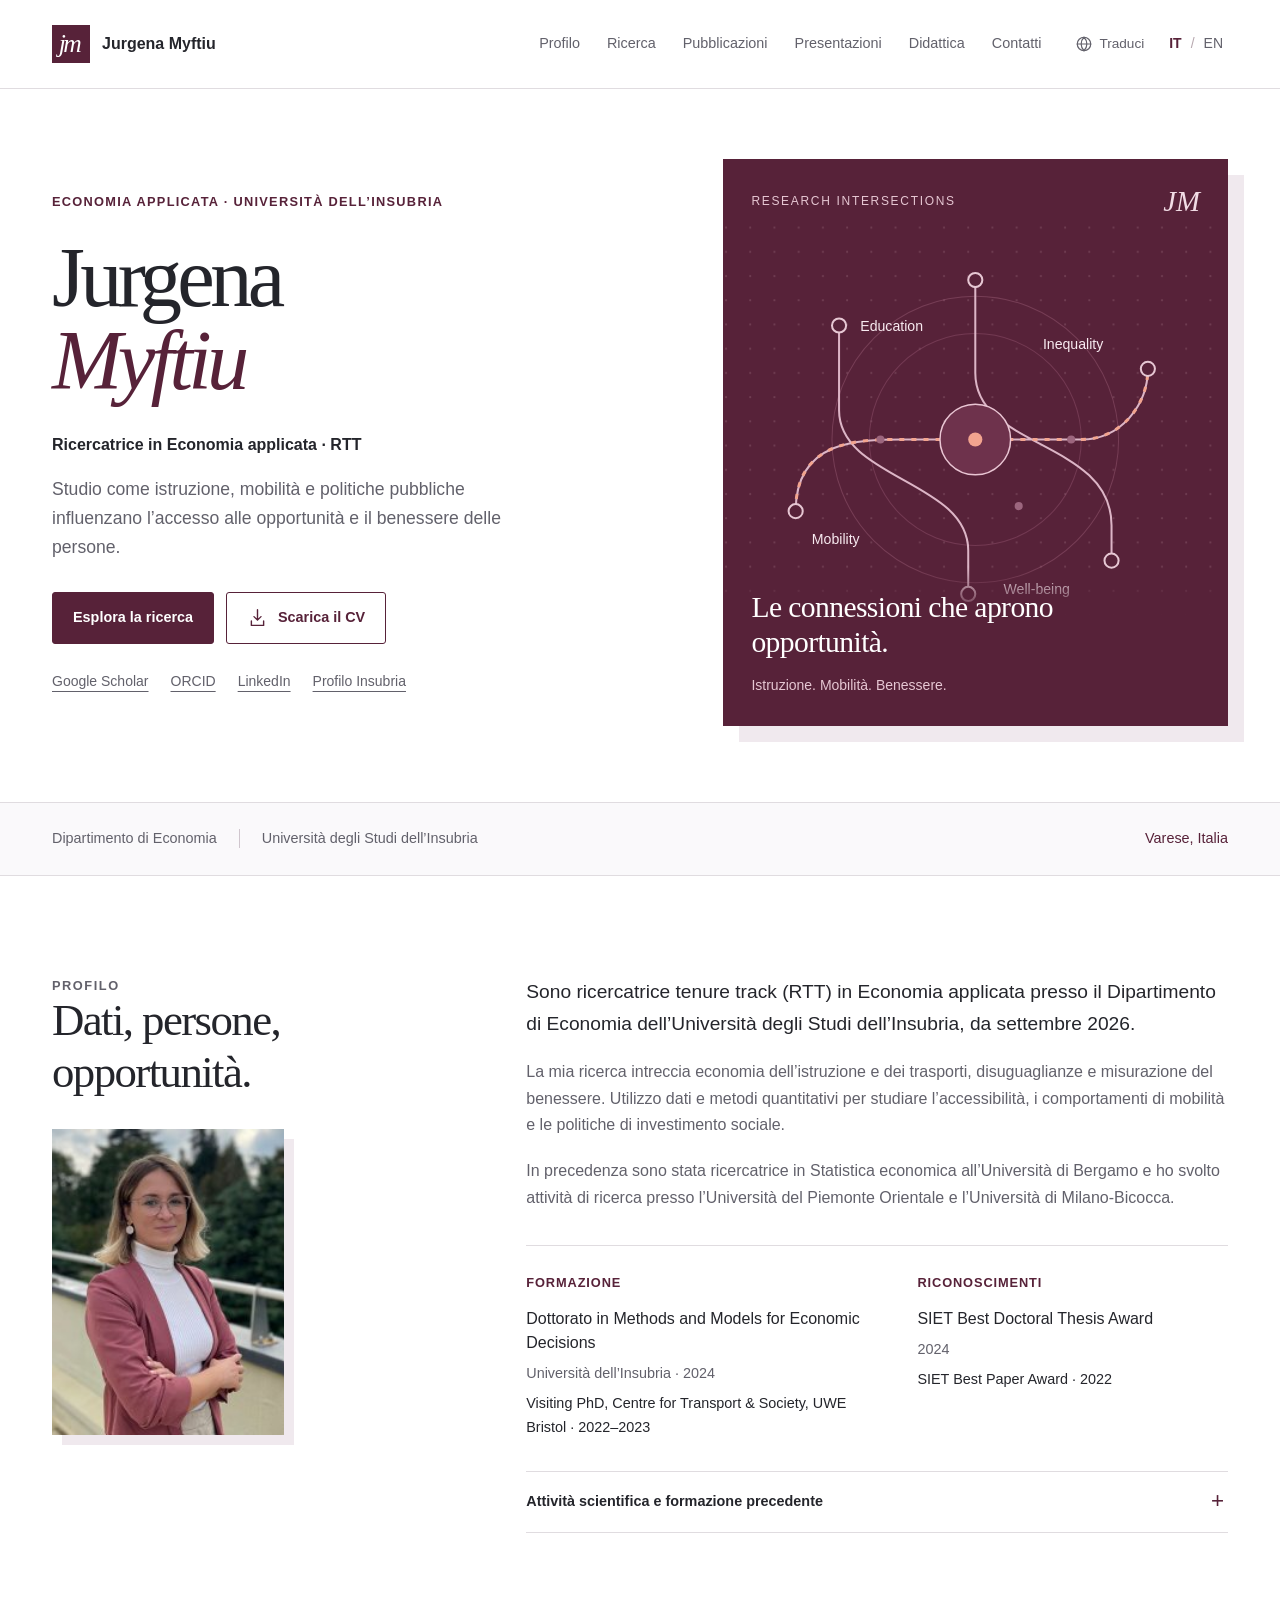
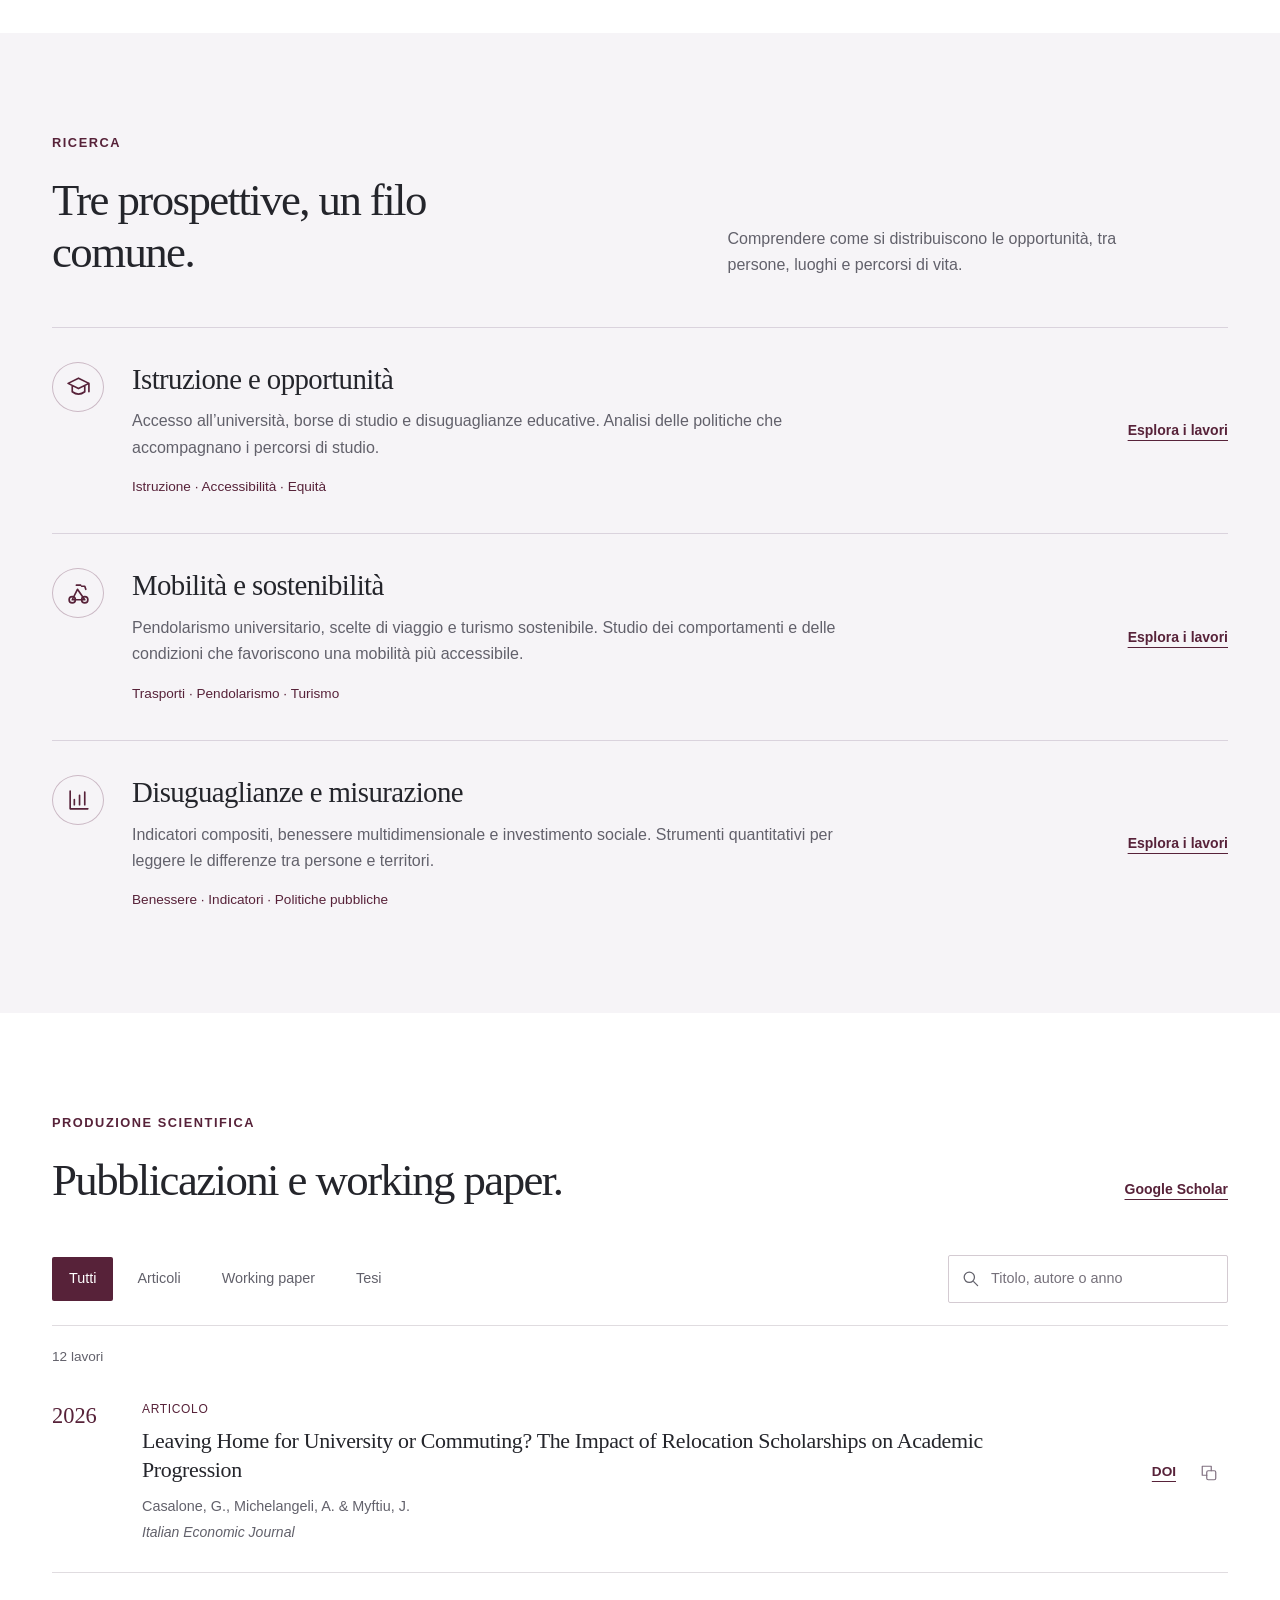
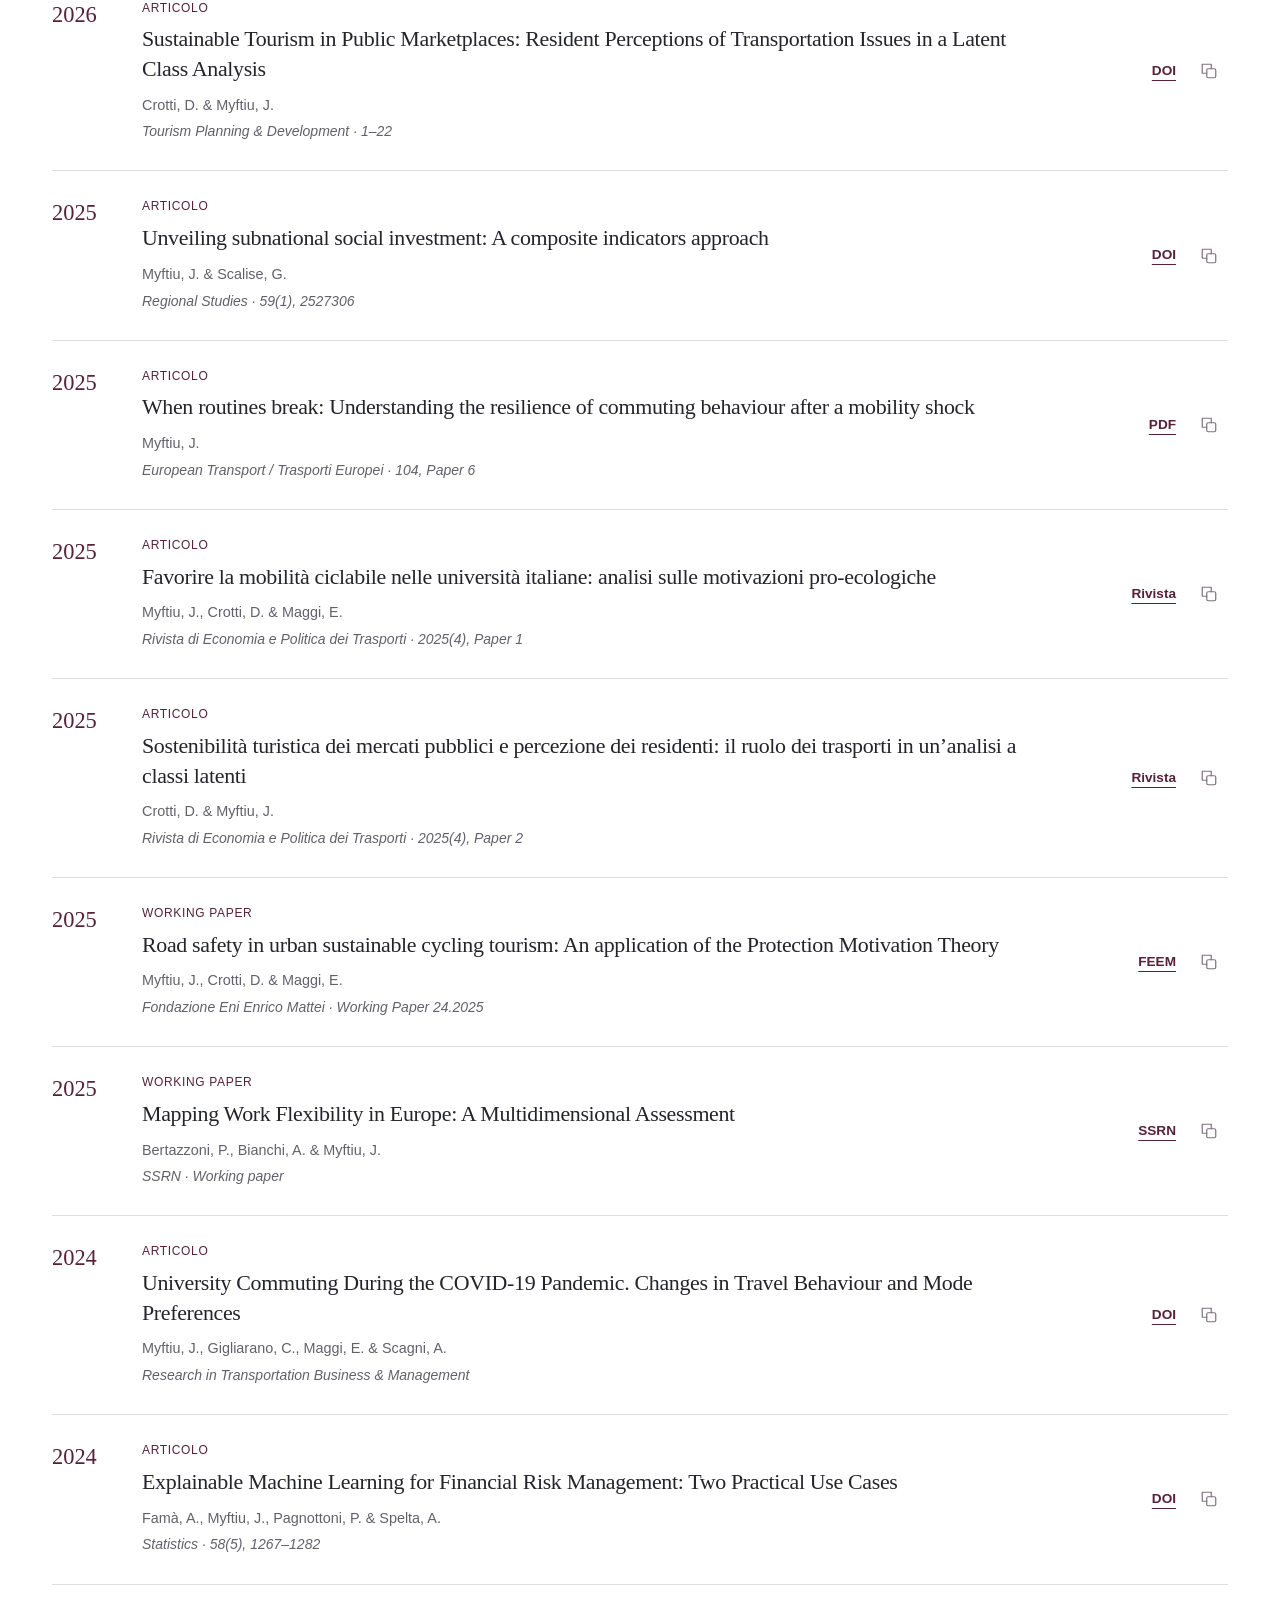
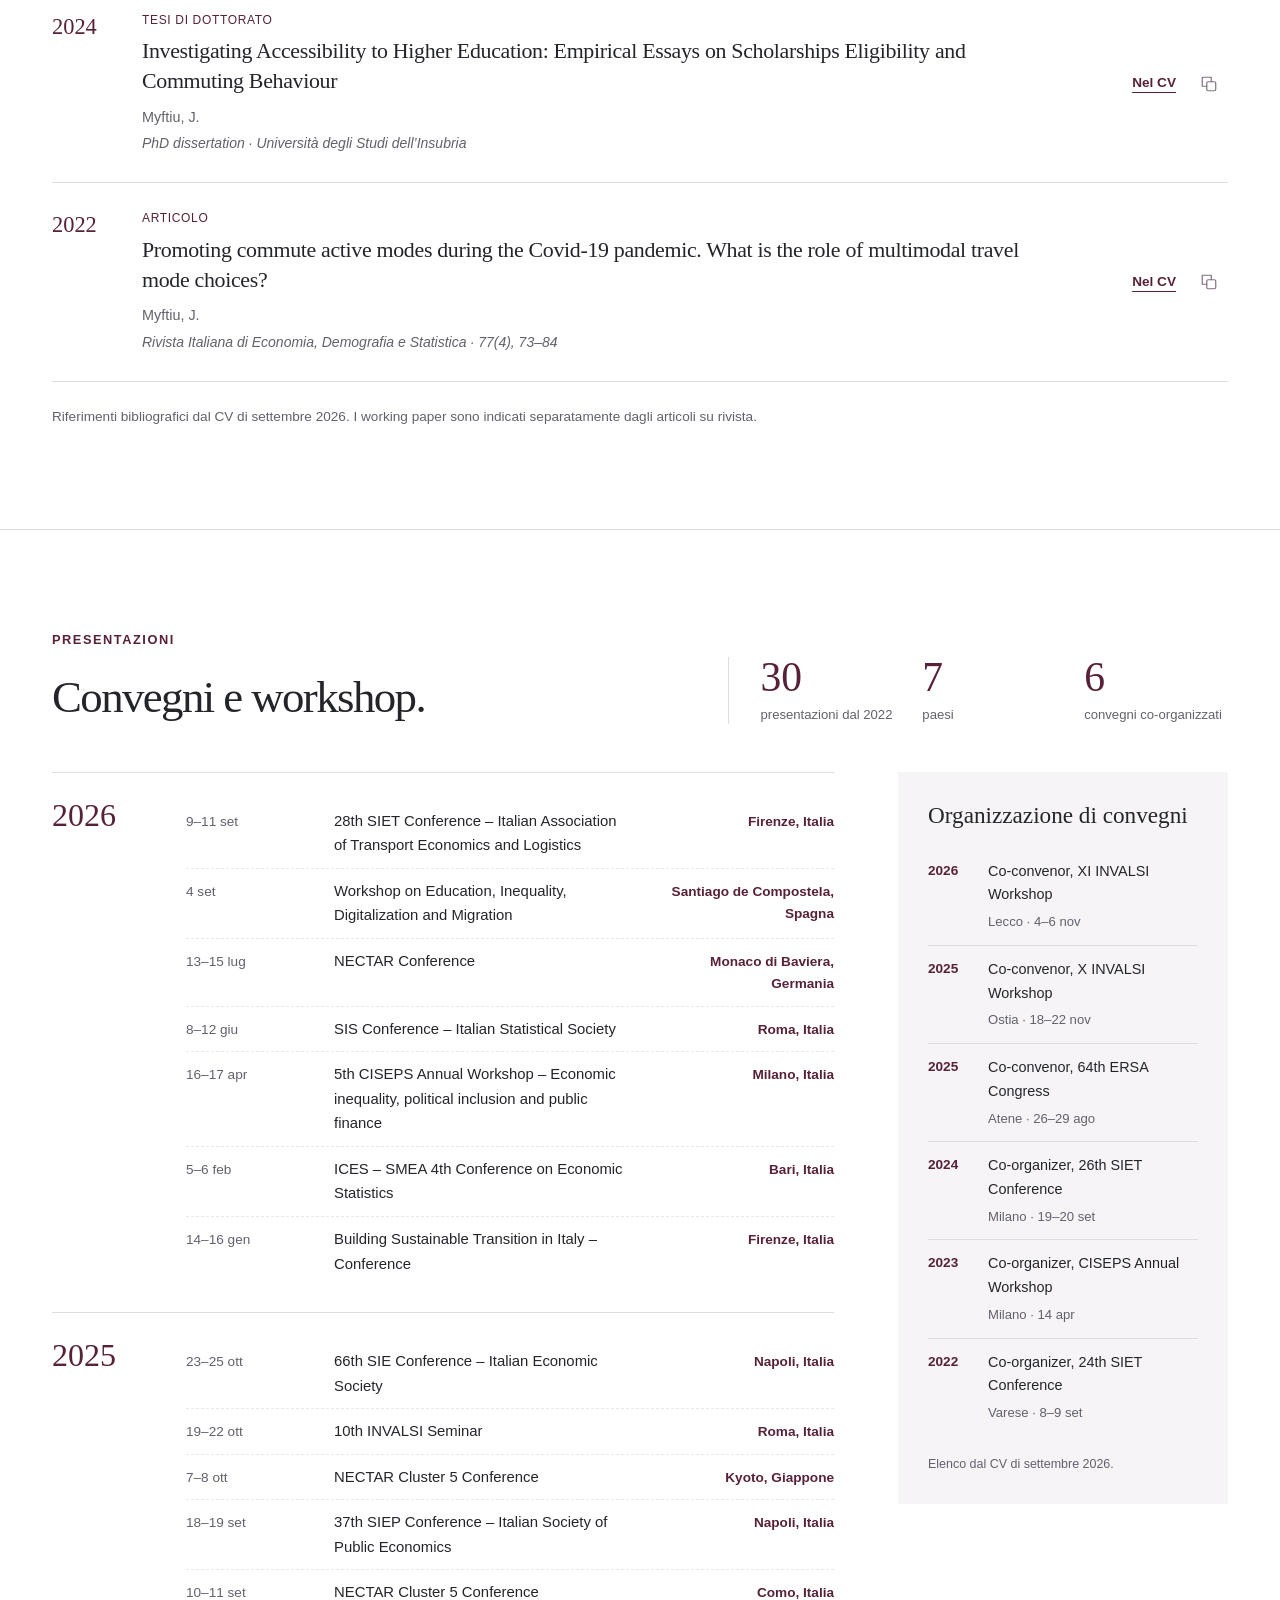
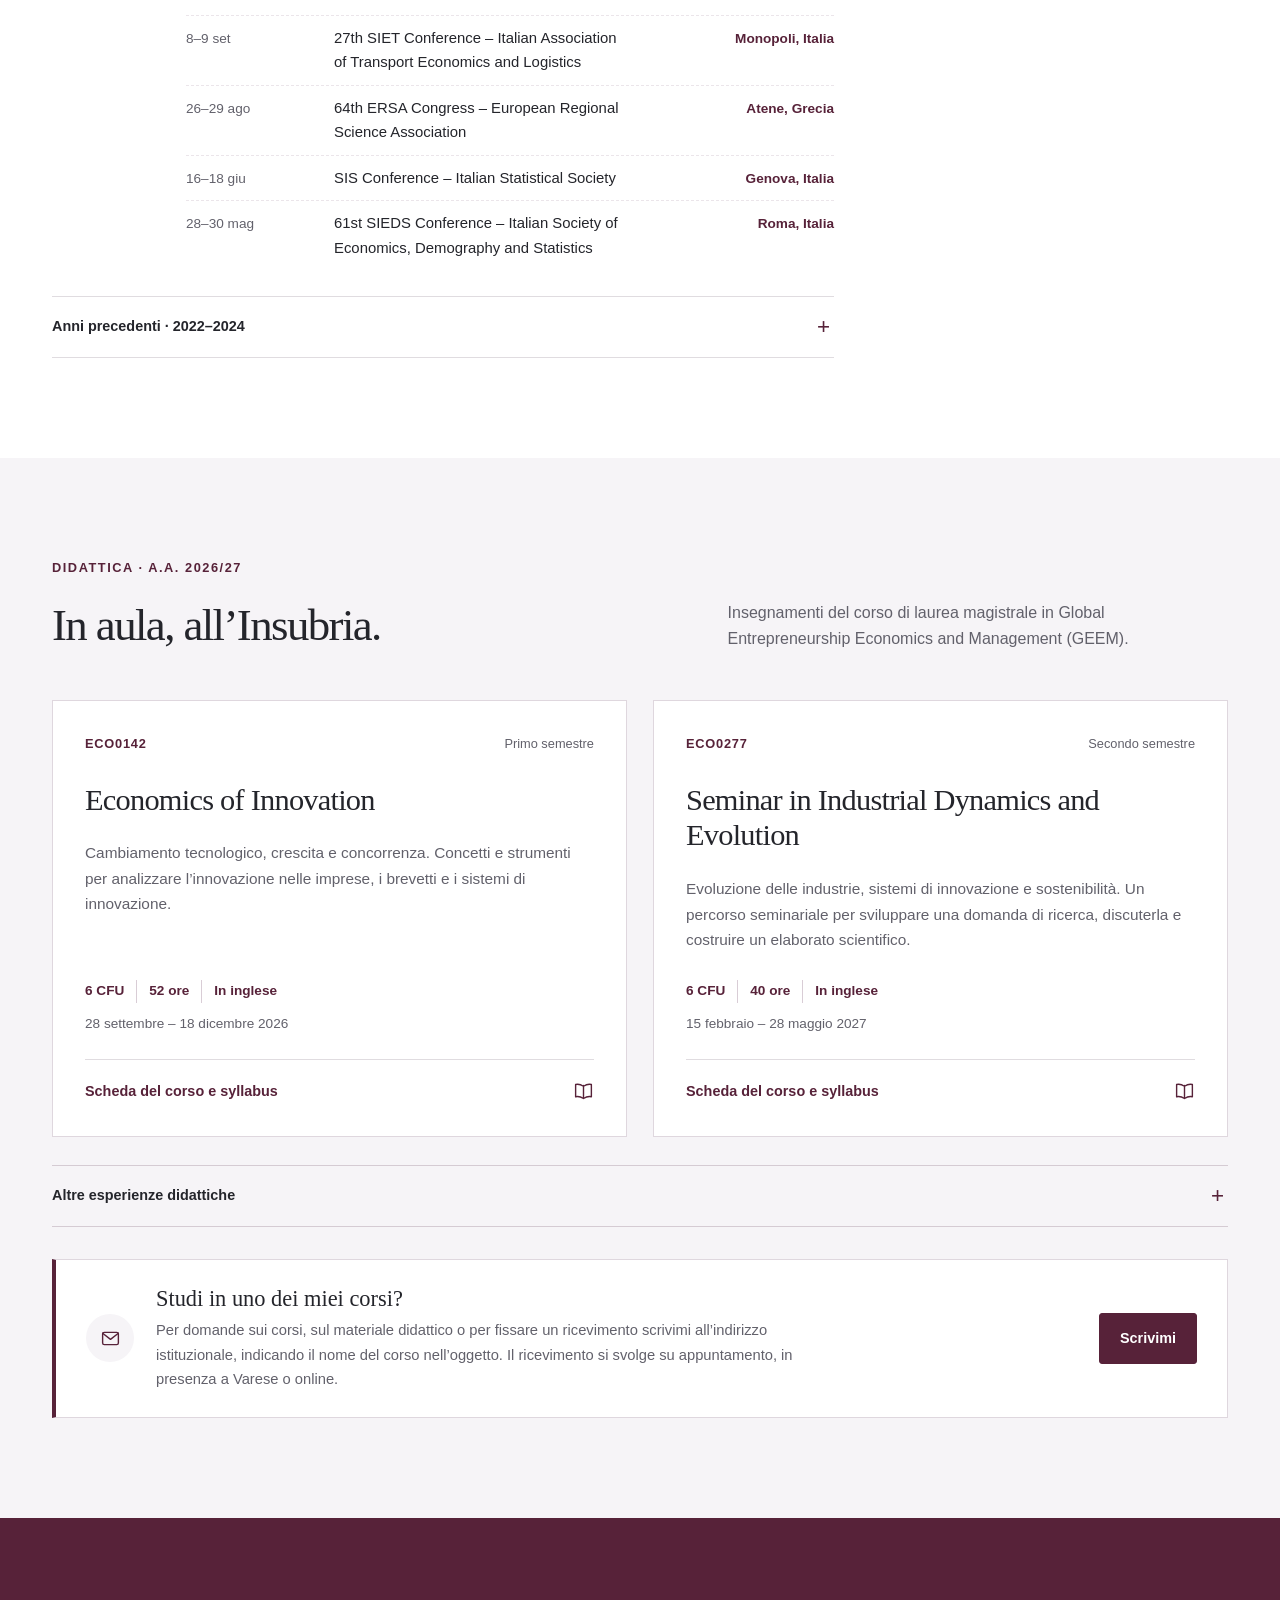
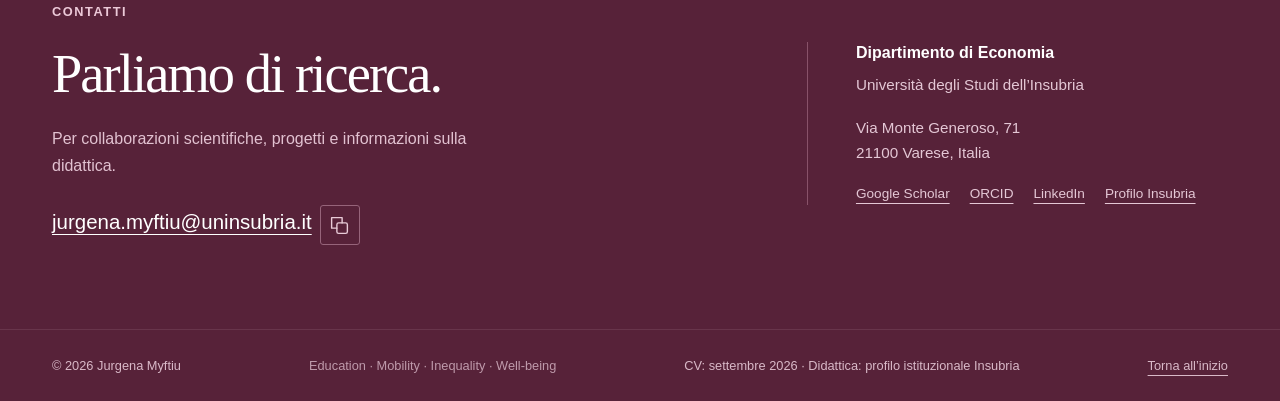
==== commit 401a1b75: "Update index.html" ====
--- a/index.html
+++ b/index.html
@@ -3,12 +3,12 @@
 <title>Jurgena Myftiu | Economia applicata · Università dell’Insubria</title>
 <meta name="description" content="Jurgena Myftiu, ricercatrice RTT in Economia applicata all’Università degli Studi dell’Insubria. Ricerca su istruzione, mobilità, disuguaglianze e benessere.">
 <link rel="canonical" href="https://myftiujurgena.github.io/"><meta property="og:title" content="Jurgena Myftiu · Applied Economics"><meta property="og:description" content="Education, mobility and inequality. Research, publications and teaching at the University of Insubria."><meta property="og:type" content="profile"><meta property="profile:first_name" content="Jurgena"><meta property="profile:last_name" content="Myftiu"><meta property="og:image" content="https://myftiujurgena.github.io/assets/jurgena-myftiu-portrait.png"><meta property="og:locale" content="it_IT"><meta property="og:locale:alternate" content="en_GB"><meta name="twitter:card" content="summary"><meta property="og:url" content="https://myftiujurgena.github.io/"><link rel="icon" type="image/svg+xml" href="assets/favicon.svg"><link rel="stylesheet" href="styles.css">
-<script type="application/ld+json">{"@context":"https://schema.org","@type":"ProfilePage","mainEntity":{"@type":"Person","name":"Jurgena Myftiu","image":"https://myftiujurgena.github.io/assets/jurgena-myftiu-portrait.png","jobTitle":"Assistant Professor in Applied Economics (Tenure Track)","affiliation":{"@type":"CollegeOrUniversity","name":"Università degli Studi dell’Insubria"},"email":"jurgena.myftiu@uninsubria.it","url":"https://myftiujurgena.github.io","sameAs":["https://uninsubria.unifind.cineca.it/individual?uri=http%3A%2F%2Firises.uninsubria.it%2Fresource%2Fperson%2F134957","https://scholar.google.com/citations?user=8hhi8RQAAAAJ&hl=it","https://orcid.org/0009-0006-5703-1846"],"knowsAbout":["Applied Economics","Education","Commuting","Social Investment","Composite Indicators","Sustainable Tourism"]}}</script>
+<script type="application/ld+json">{"@context":"https://schema.org","@type":"ProfilePage","mainEntity":{"@type":"Person","name":"Jurgena Myftiu","image":"https://myftiujurgena.github.io/assets/jurgena-myftiu-portrait.png","jobTitle":"Assistant Professor in Applied Economics (Tenure Track)","affiliation":{"@type":"CollegeOrUniversity","name":"Università degli Studi dell’Insubria"},"email":"jurgena.myftiu@uninsubria.it","url":"https://myftiujurgena.github.io","sameAs":["https://uninsubria.unifind.cineca.it/individual?uri=http%3A%2F%2Firises.uninsubria.it%2Fresource%2Fperson%2F134957","https://scholar.google.com/citations?user=8hhi8RQAAAAJ&hl=it","https://orcid.org/0009-0006-5703-1846","https://www.linkedin.com/in/jurgena-myftiu-4376b6173/"],"knowsAbout":["Applied Economics","Education","Commuting","Social Investment","Composite Indicators","Sustainable Tourism"]}}</script>
 <script src="app.js" defer></script><script src="extras.js" defer></script></head><body>
 <a href="#main" class="skip-link"><span data-it="Vai al contenuto" data-en="Skip to content" >Vai al contenuto</span></a>
 <header class="site-header"><div class="container header-inner"><a class="brand" href="#home" aria-label="Jurgena Myftiu, home"><span class="brand-mark">jm</span><span>Jurgena Myftiu</span></a><nav class="main-nav" id="main-nav" aria-label="Navigazione principale" data-aria-it="Navigazione principale" data-aria-en="Main navigation"><a href="#profilo"><span data-it="Profilo" data-en="About" >Profilo</span></a><a href="#ricerca"><span data-it="Ricerca" data-en="Research" >Ricerca</span></a><a href="#pubblicazioni"><span data-it="Pubblicazioni" data-en="Publications" >Pubblicazioni</span></a><a href="#presentazioni"><span data-it="Presentazioni" data-en="Talks">Presentazioni</span></a><a href="#didattica"><span data-it="Didattica" data-en="Teaching" >Didattica</span></a><a href="#contatti"><span data-it="Contatti" data-en="Contact" >Contatti</span></a></nav><div class="header-controls"><details class="translate-menu"><summary aria-label="Traduci la pagina" data-aria-it="Traduci la pagina" data-aria-en="Translate this page"><svg class="icon " viewBox="0 0 24 24" fill="none" stroke="currentColor" stroke-width="1.6" stroke-linecap="round" stroke-linejoin="round" aria-hidden="true"><circle cx="12" cy="12" r="9"/><path d="M3 12h18M12 3c2.5 2.5 3.8 5.5 3.8 9s-1.3 6.5-3.8 9c-2.5-2.5-3.8-5.5-3.8-9S9.5 5.5 12 3Z"/></svg><span class="translate-label" data-it="Traduci" data-en="Translate">Traduci</span></summary><div class="translate-panel"><p><span data-it="Traduzione automatica (Google Translate)" data-en="Machine translation (Google Translate)">Traduzione automatica (Google Translate)</span></p><ul><li><a href="#" data-translate="sq" lang="sq" rel="noopener" target="_blank">Shqip</a></li><li><a href="#" data-translate="es" lang="es" rel="noopener" target="_blank">Español</a></li><li><a href="#" data-translate="fr" lang="fr" rel="noopener" target="_blank">Français</a></li><li><a href="#" data-translate="de" lang="de" rel="noopener" target="_blank">Deutsch</a></li><li><a href="#" data-translate="pt" lang="pt" rel="noopener" target="_blank">Português</a></li><li><a href="#" data-translate="el" lang="el" rel="noopener" target="_blank">Ελληνικά</a></li><li><a href="#" data-translate="ro" lang="ro" rel="noopener" target="_blank">Română</a></li><li><a href="#" data-translate="tr" lang="tr" rel="noopener" target="_blank">Türkçe</a></li></ul></div></details><div class="language-switch" role="group" aria-label="Lingua / Language"><button type="button" data-lang="it" aria-pressed="true">IT</button><span aria-hidden="true">/</span><button type="button" data-lang="en" aria-pressed="false">EN</button></div><button type="button" class="menu-toggle" aria-controls="main-nav" aria-expanded="false" aria-label="Apri menu" data-aria-it="Apri menu" data-aria-en="Open menu"><svg class="icon " viewBox="0 0 24 24" fill="none" stroke="currentColor" stroke-width="1.6" stroke-linecap="round" stroke-linejoin="round" aria-hidden="true"><path d="M4 6h16M4 12h16M4 18h16"/></svg></button></div></div></header>
 <main id="main">
-<section class="hero container" id="home"><div class="hero-content"><p data-it="Economia applicata · Università dell’Insubria" data-en="Applied economics · University of Insubria" class="eyebrow">Economia applicata · Università dell’Insubria</p><h1>Jurgena<br><em>Myftiu</em></h1><p data-it="Ricercatrice in Economia applicata · RTT" data-en="Assistant Professor in Applied Economics · Tenure Track" class="hero-role">Ricercatrice in Economia applicata · RTT</p><p data-it="Studio come istruzione, mobilità e politiche pubbliche influenzano l’accesso alle opportunità e il benessere delle persone." data-en="I study how education, mobility and public policy shape access to opportunities and people’s well-being." class="hero-description">Studio come istruzione, mobilità e politiche pubbliche influenzano l’accesso alle opportunità e il benessere delle persone.</p><div class="hero-actions"><a href="#ricerca" class="button button-primary"><span data-it="Esplora la ricerca" data-en="Explore my research" >Esplora la ricerca</span></a><a href="assets/jurgena-myftiu-cv.pdf" class="button button-outline" download="Jurgena-Myftiu-CV.pdf"><svg class="icon " viewBox="0 0 24 24" fill="none" stroke="currentColor" stroke-width="1.6" stroke-linecap="round" stroke-linejoin="round" aria-hidden="true"><path d="M12 3v12m-4-4 4 4 4-4M5 16v5h14v-5"/></svg><span data-it="Scarica il CV" data-en="Download CV" >Scarica il CV</span></a></div><div class="profile-links"><a href="https://scholar.google.com/citations?user=8hhi8RQAAAAJ&amp;hl=it" target="_blank" rel="noopener noreferrer">Google Scholar</a><a href="https://orcid.org/0009-0006-5703-1846" target="_blank" rel="noopener noreferrer">ORCID</a><a href="https://uninsubria.unifind.cineca.it/individual?uri=http%3A%2F%2Firises.uninsubria.it%2Fresource%2Fperson%2F134957" target="_blank" rel="noopener noreferrer"><span data-it="Profilo Insubria" data-en="Insubria profile" >Profilo Insubria</span></a></div></div>
+<section class="hero container" id="home"><div class="hero-content"><p data-it="Economia applicata · Università dell’Insubria" data-en="Applied economics · University of Insubria" class="eyebrow">Economia applicata · Università dell’Insubria</p><h1>Jurgena<br><em>Myftiu</em></h1><p data-it="Ricercatrice in Economia applicata · RTT" data-en="Assistant Professor in Applied Economics · Tenure Track" class="hero-role">Ricercatrice in Economia applicata · RTT</p><p data-it="Studio come istruzione, mobilità e politiche pubbliche influenzano l’accesso alle opportunità e il benessere delle persone." data-en="I study how education, mobility and public policy shape access to opportunities and people’s well-being." class="hero-description">Studio come istruzione, mobilità e politiche pubbliche influenzano l’accesso alle opportunità e il benessere delle persone.</p><div class="hero-actions"><a href="#ricerca" class="button button-primary"><span data-it="Esplora la ricerca" data-en="Explore my research" >Esplora la ricerca</span></a><a href="assets/jurgena-myftiu-cv.pdf" class="button button-outline" download="Jurgena-Myftiu-CV.pdf"><svg class="icon " viewBox="0 0 24 24" fill="none" stroke="currentColor" stroke-width="1.6" stroke-linecap="round" stroke-linejoin="round" aria-hidden="true"><path d="M12 3v12m-4-4 4 4 4-4M5 16v5h14v-5"/></svg><span data-it="Scarica il CV" data-en="Download CV" >Scarica il CV</span></a></div><div class="profile-links"><a href="https://scholar.google.com/citations?user=8hhi8RQAAAAJ&amp;hl=it" target="_blank" rel="noopener noreferrer">Google Scholar</a><a href="https://orcid.org/0009-0006-5703-1846" target="_blank" rel="noopener noreferrer">ORCID</a><a href="https://www.linkedin.com/in/jurgena-myftiu-4376b6173/" target="_blank" rel="noopener noreferrer">LinkedIn</a><a href="https://uninsubria.unifind.cineca.it/individual?uri=http%3A%2F%2Firises.uninsubria.it%2Fresource%2Fperson%2F134957" target="_blank" rel="noopener noreferrer"><span data-it="Profilo Insubria" data-en="Insubria profile" >Profilo Insubria</span></a></div></div>
 <div class="hero-art" role="img" aria-label="Illustrazione di connessioni tra istruzione, mobilità e benessere" data-aria-it="Illustrazione di connessioni tra istruzione, mobilità e benessere" data-aria-en="Illustration of connections between education, mobility and well-being">
 <div class="art-top"><span>RESEARCH INTERSECTIONS</span><span class="art-monogram">JM</span></div><svg viewBox="0 0 500 410" class="network-art" aria-hidden="true"><defs><pattern id="dots" width="24" height="24" patternUnits="userSpaceOnUse"><circle cx="3" cy="3" r="1" fill="#e6bdc9" opacity=".18"/></pattern></defs><rect width="500" height="410" fill="url(#dots)"/><circle cx="250" cy="213" r="142" stroke="#a56680" fill="none" opacity=".4"/><circle cx="250" cy="213" r="105" stroke="#a56680" fill="none" opacity=".35"/><path d="M72 284C72 213 135 213 177 213H355c39 0 66-34 66-70M115 100v84c0 68 128 70 128 139v43M385 333v-35c0-84-135-76-135-151V55" stroke="#dcb5c6" stroke-width="2" fill="none"/><path d="M72 284C72 213 135 213 177 213H355c39 0 66-34 66-70" stroke="#f2a48f" stroke-width="3" fill="none" stroke-dasharray="5 7"/><circle cx="250" cy="213" r="35" fill="#6e324c" stroke="#e9c5d3" stroke-width="1.5"/><circle cx="250" cy="213" r="7" fill="#f2a48f"/><g fill="#572239" stroke="#e6c7d3" stroke-width="2"><circle cx="115" cy="100" r="7"/><circle cx="72" cy="284" r="7"/><circle cx="421" cy="143" r="7"/><circle cx="385" cy="333" r="7"/><circle cx="250" cy="55" r="7"/><circle cx="243" cy="366" r="7"/></g><g fill="#f8eaf0" font-family="Segoe UI,Arial,sans-serif" font-size="14"><text x="136" y="105">Education</text><text x="88" y="317">Mobility</text><text x="317" y="123">Inequality</text><text x="278" y="366">Well-being</text></g><g fill="#9c667e"><circle cx="156" cy="213" r="4"/><circle cx="345" cy="213" r="4"/><circle cx="293" cy="279" r="4"/></g></svg>
 <div class="art-bottom"><p data-it="Le connessioni che aprono opportunità." data-en="The connections that open opportunities." >Le connessioni che aprono opportunità.</p><span data-it="Istruzione. Mobilità. Benessere." data-en="Education. Mobility. Well-being." >Istruzione. Mobilità. Benessere.</span></div></div>
@@ -35,6 +35,6 @@
 <div class="pub-year">2022</div><div class="pub-main"><div class="pub-kind"><span data-it="Articolo" data-en="Article" >Articolo</span></div><h3>Promoting commute active modes during the Covid-19 pandemic. What is the role of multimodal travel mode choices?</h3><p class="authors">Myftiu, J.</p><p data-it="Rivista Italiana di Economia, Demografia e Statistica · 77(4), 73–84" data-en="Rivista Italiana di Economia, Demografia e Statistica · 77(4), 73–84" class="journal">Rivista Italiana di Economia, Demografia e Statistica · 77(4), 73–84</p></div><div class="pub-actions"><a class="paper-link" href="assets/jurgena-myftiu-cv.pdf#page=6" target="_blank" rel="noopener noreferrer"><span data-it="Nel CV" data-en="In the CV" >Nel CV</span></a><button class="copy-citation" type="button" data-index="11" aria-label="Copia citazione: Promoting commute active modes during the Covid-19 pandemic. What is the role of multimodal travel mode choices?" title="Copia citazione"><svg class="icon " viewBox="0 0 24 24" fill="none" stroke="currentColor" stroke-width="1.6" stroke-linecap="round" stroke-linejoin="round" aria-hidden="true"><rect x="9" y="9" width="12" height="12" rx="2"/><path d="M15 9V3H3v12h6"/></svg></button></div></article></div><p id="no-results" hidden><span data-it="Nessun lavoro trovato. Prova un’altra ricerca o rimuovi i filtri." data-en="No papers found. Try another search or clear the filters." >Nessun lavoro trovato. Prova un’altra ricerca o rimuovi i filtri.</span></p><p data-it="Riferimenti bibliografici dal CV di settembre 2026. I working paper sono indicati separatamente dagli articoli su rivista." data-en="Bibliographic references from the September 2026 CV. Working papers are identified separately from journal articles." class="publications-note">Riferimenti bibliografici dal CV di settembre 2026. I working paper sono indicati separatamente dagli articoli su rivista.</p></section>
 <section id="presentazioni" class="talks-section"><div class="container section"><div class="section-heading talks-heading"><div><p class="eyebrow" data-it="Presentazioni" data-en="Talks">Presentazioni</p><h2 data-it="Convegni e workshop." data-en="Conferences and workshops.">Convegni e workshop.</h2></div><div class="talks-stats"><div><strong>30</strong><span data-it="presentazioni dal 2022" data-en="talks since 2022">presentazioni dal 2022</span></div><div><strong>7</strong><span data-it="paesi" data-en="countries">paesi</span></div><div><strong>6</strong><span data-it="convegni co-organizzati" data-en="events co-organised">convegni co-organizzati</span></div></div></div><div class="talks-grid"><div class="talks-main"><div class="talk-year"><h3>2026</h3><ol class="talk-list"><li class="talk"><span class="talk-date" data-it="9–11 set" data-en="9–11 Sep">9–11 set</span><span class="talk-event">28th SIET Conference – Italian Association of Transport Economics and Logistics</span><span class="talk-place" data-it="Firenze, Italia" data-en="Florence, Italy">Firenze, Italia</span></li><li class="talk"><span class="talk-date" data-it="4 set" data-en="4 Sep">4 set</span><span class="talk-event">Workshop on Education, Inequality, Digitalization and Migration</span><span class="talk-place" data-it="Santiago de Compostela, Spagna" data-en="Santiago de Compostela, Spain">Santiago de Compostela, Spagna</span></li><li class="talk"><span class="talk-date" data-it="13–15 lug" data-en="13–15 Jul">13–15 lug</span><span class="talk-event">NECTAR Conference</span><span class="talk-place" data-it="Monaco di Baviera, Germania" data-en="Munich, Germany">Monaco di Baviera, Germania</span></li><li class="talk"><span class="talk-date" data-it="8–12 giu" data-en="8–12 Jun">8–12 giu</span><span class="talk-event">SIS Conference – Italian Statistical Society</span><span class="talk-place" data-it="Roma, Italia" data-en="Rome, Italy">Roma, Italia</span></li><li class="talk"><span class="talk-date" data-it="16–17 apr" data-en="16–17 Apr">16–17 apr</span><span class="talk-event">5th CISEPS Annual Workshop – Economic inequality, political inclusion and public finance</span><span class="talk-place" data-it="Milano, Italia" data-en="Milan, Italy">Milano, Italia</span></li><li class="talk"><span class="talk-date" data-it="5–6 feb" data-en="5–6 Feb">5–6 feb</span><span class="talk-event">ICES – SMEA 4th Conference on Economic Statistics</span><span class="talk-place" data-it="Bari, Italia" data-en="Bari, Italy">Bari, Italia</span></li><li class="talk"><span class="talk-date" data-it="14–16 gen" data-en="14–16 Jan">14–16 gen</span><span class="talk-event">Building Sustainable Transition in Italy – Conference</span><span class="talk-place" data-it="Firenze, Italia" data-en="Florence, Italy">Firenze, Italia</span></li></ol></div><div class="talk-year"><h3>2025</h3><ol class="talk-list"><li class="talk"><span class="talk-date" data-it="23–25 ott" data-en="23–25 Oct">23–25 ott</span><span class="talk-event">66th SIE Conference – Italian Economic Society</span><span class="talk-place" data-it="Napoli, Italia" data-en="Naples, Italy">Napoli, Italia</span></li><li class="talk"><span class="talk-date" data-it="19–22 ott" data-en="19–22 Oct">19–22 ott</span><span class="talk-event">10th INVALSI Seminar</span><span class="talk-place" data-it="Roma, Italia" data-en="Rome, Italy">Roma, Italia</span></li><li class="talk"><span class="talk-date" data-it="7–8 ott" data-en="7–8 Oct">7–8 ott</span><span class="talk-event">NECTAR Cluster 5 Conference</span><span class="talk-place" data-it="Kyoto, Giappone" data-en="Kyoto, Japan">Kyoto, Giappone</span></li><li class="talk"><span class="talk-date" data-it="18–19 set" data-en="18–19 Sep">18–19 set</span><span class="talk-event">37th SIEP Conference – Italian Society of Public Economics</span><span class="talk-place" data-it="Napoli, Italia" data-en="Naples, Italy">Napoli, Italia</span></li><li class="talk"><span class="talk-date" data-it="10–11 set" data-en="10–11 Sep">10–11 set</span><span class="talk-event">NECTAR Cluster 5 Conference</span><span class="talk-place" data-it="Como, Italia" data-en="Como, Italy">Como, Italia</span></li><li class="talk"><span class="talk-date" data-it="8–9 set" data-en="8–9 Sep">8–9 set</span><span class="talk-event">27th SIET Conference – Italian Association of Transport Economics and Logistics</span><span class="talk-place" data-it="Monopoli, Italia" data-en="Monopoli, Italy">Monopoli, Italia</span></li><li class="talk"><span class="talk-date" data-it="26–29 ago" data-en="26–29 Aug">26–29 ago</span><span class="talk-event">64th ERSA Congress – European Regional Science Association</span><span class="talk-place" data-it="Atene, Grecia" data-en="Athens, Greece">Atene, Grecia</span></li><li class="talk"><span class="talk-date" data-it="16–18 giu" data-en="16–18 Jun">16–18 giu</span><span class="talk-event">SIS Conference – Italian Statistical Society</span><span class="talk-place" data-it="Genova, Italia" data-en="Genoa, Italy">Genova, Italia</span></li><li class="talk"><span class="talk-date" data-it="28–30 mag" data-en="28–30 May">28–30 mag</span><span class="talk-event">61st SIEDS Conference – Italian Society of Economics, Demography and Statistics</span><span class="talk-place" data-it="Roma, Italia" data-en="Rome, Italy">Roma, Italia</span></li></ol></div><details class="talks-older"><summary><span data-it="Anni precedenti · 2022–2024" data-en="Earlier years · 2022–2024">Anni precedenti · 2022–2024</span></summary><div class="details-content"><div class="talk-year"><h3>2024</h3><ol class="talk-list"><li class="talk"><span class="talk-date" data-it="18–20 set" data-en="18–20 Sep">18–20 set</span><span class="talk-event">26th SIET Conference – Italian Association of Transport Economics and Logistics</span><span class="talk-place" data-it="Trieste, Italia" data-en="Trieste, Italy">Trieste, Italia</span></li><li class="talk"><span class="talk-date" data-it="2–5 lug" data-en="2–5 Jul">2–5 lug</span><span class="talk-event">NECTAR Conference</span><span class="talk-place" data-it="Bruxelles, Belgio" data-en="Brussels, Belgium">Bruxelles, Belgio</span></li><li class="talk"><span class="talk-date" data-it="19–21 giu" data-en="19–21 Jun">19–21 giu</span><span class="talk-event">10th International ASTMed Conference</span><span class="talk-place" data-it="Bertinoro, Italia" data-en="Bertinoro, Italy">Bertinoro, Italia</span></li><li class="talk"><span class="talk-date" data-it="22–24 mag" data-en="22–24 May">22–24 mag</span><span class="talk-event">60th SIEDS Conference – Italian Society of Economics, Demography and Statistics</span><span class="talk-place" data-it="Milano e Castellanza, Italia" data-en="Milan and Castellanza, Italy">Milano e Castellanza, Italia</span></li><li class="talk"><span class="talk-date" data-it="31 gen – 3 feb" data-en="31 Jan – 3 Feb">31 gen – 3 feb</span><span class="talk-event">8th SISEC Conference – Italian Society of Economic Sociology</span><span class="talk-place" data-it="Cagliari, Italia" data-en="Cagliari, Italy">Cagliari, Italia</span></li></ol></div><div class="talk-year"><h3>2023</h3><ol class="talk-list"><li class="talk"><span class="talk-date" data-it="16–18 nov" data-en="16–18 Nov">16–18 nov</span><span class="talk-event">15th SISTUR Conference – Italian Association of Tourism Sciences</span><span class="talk-place" data-it="Taormina, Italia" data-en="Taormina, Italy">Taormina, Italia</span></li><li class="talk"><span class="talk-date" data-it="13–15 set" data-en="13–15 Sep">13–15 set</span><span class="talk-event">16th ESPAnet Italia Conference</span><span class="talk-place" data-it="Milano, Italia" data-en="Milan, Italy">Milano, Italia</span></li><li class="talk"><span class="talk-date" data-it="28 ago – 1 set" data-en="28 Aug – 1 Sep">28 ago – 1 set</span><span class="talk-event">62nd ERSA Congress – European Regional Science Association</span><span class="talk-place" data-it="Alicante, Spagna" data-en="Alicante, Spain">Alicante, Spagna</span></li><li class="talk"><span class="talk-date" data-it="22–23 giu" data-en="22–23 Jun">22–23 giu</span><span class="talk-event">25th SIET Conference – Italian Association of Transport Economics and Logistics</span><span class="talk-place" data-it="Trieste, Italia" data-en="Trieste, Italy">Trieste, Italia</span></li><li class="talk"><span class="talk-date" data-it="25–26 mag" data-en="25–26 May">25–26 mag</span><span class="talk-event">59th SIEDS Conference – Italian Society of Economics, Demography and Statistics</span><span class="talk-place" data-it="Napoli, Italia" data-en="Naples, Italy">Napoli, Italia</span></li></ol></div><div class="talk-year"><h3>2022</h3><ol class="talk-list"><li class="talk"><span class="talk-date" data-it="8–9 set" data-en="8–9 Sep">8–9 set</span><span class="talk-event">24th SIET Conference – Italian Association of Transport Economics and Logistics</span><span class="talk-place" data-it="Varese, Italia" data-en="Varese, Italy">Varese, Italia</span></li><li class="talk"><span class="talk-date" data-it="5–7 set" data-en="5–7 Sep">5–7 set</span><span class="talk-event">43rd AISRe Conference – Italian Association of Regional Sciences</span><span class="talk-place" data-it="Milano, Italia" data-en="Milan, Italy">Milano, Italia</span></li><li class="talk"><span class="talk-date" data-it="22–26 ago" data-en="22–26 Aug">22–26 ago</span><span class="talk-event">61st ERSA Congress – European Regional Science Association</span><span class="talk-place" data-it="Pécs, Ungheria" data-en="Pécs, Hungary">Pécs, Ungheria</span></li><li class="talk"><span class="talk-date" data-it="26–27 mag" data-en="26–27 May">26–27 mag</span><span class="talk-event">58th SIEDS Conference – Italian Society of Economics, Demography and Statistics</span><span class="talk-place" data-it="Palermo, Italia" data-en="Palermo, Italy">Palermo, Italia</span></li></ol></div></div></details></div><aside class="talks-org"><h3><span data-it="Organizzazione di convegni" data-en="Conference organisation">Organizzazione di convegni</span></h3><ul><li><span class="org-year">2026</span><span class="org-event">Co-convenor, XI INVALSI Workshop</span><span class="org-meta" data-it="Lecco · 4–6 nov" data-en="Lecco · 4–6 Nov">Lecco · 4–6 nov</span></li><li><span class="org-year">2025</span><span class="org-event">Co-convenor, X INVALSI Workshop</span><span class="org-meta" data-it="Ostia · 18–22 nov" data-en="Ostia · 18–22 Nov">Ostia · 18–22 nov</span></li><li><span class="org-year">2025</span><span class="org-event">Co-convenor, 64th ERSA Congress</span><span class="org-meta" data-it="Atene · 26–29 ago" data-en="Athens · 26–29 Aug">Atene · 26–29 ago</span></li><li><span class="org-year">2024</span><span class="org-event">Co-organizer, 26th SIET Conference</span><span class="org-meta" data-it="Milano · 19–20 set" data-en="Milan · 19–20 Sep">Milano · 19–20 set</span></li><li><span class="org-year">2023</span><span class="org-event">Co-organizer, CISEPS Annual Workshop</span><span class="org-meta" data-it="Milano · 14 apr" data-en="Milan · 14 Apr">Milano · 14 apr</span></li><li><span class="org-year">2022</span><span class="org-event">Co-organizer, 24th SIET Conference</span><span class="org-meta" data-it="Varese · 8–9 set" data-en="Varese · 8–9 Sep">Varese · 8–9 set</span></li></ul><p class="talks-note" data-it="Elenco dal CV di settembre 2026." data-en="List from the September 2026 CV.">Elenco dal CV di settembre 2026.</p></aside></div></div></section>
 <section id="didattica" class="teaching-section"><div class="section container"><div class="section-heading teaching-heading"><div><p data-it="Didattica · a.a. 2026/27" data-en="Teaching · academic year 2026/27" class="eyebrow">Didattica · a.a. 2026/27</p><h2 data-it="In aula, all’Insubria." data-en="In the classroom, at Insubria." >In aula, all’Insubria.</h2></div><p data-it="Insegnamenti del corso di laurea magistrale in Global Entrepreneurship Economics and Management (GEEM)." data-en="Courses in the MSc in Global Entrepreneurship Economics and Management (GEEM)." >Insegnamenti del corso di laurea magistrale in Global Entrepreneurship Economics and Management (GEEM).</p></div><div class="courses-grid"><article class="course"><div class="course-top"><span class="course-code">ECO0142</span><span data-it="Primo semestre" data-en="First semester" class="semester">Primo semestre</span></div><h3>Economics of Innovation</h3><p data-it="Cambiamento tecnologico, crescita e concorrenza. Concetti e strumenti per analizzare l’innovazione nelle imprese, i brevetti e i sistemi di innovazione." data-en="Technological change, growth and competition. Concepts and tools to analyse innovation in firms, patents and innovation systems." class="course-description">Cambiamento tecnologico, crescita e concorrenza. Concetti e strumenti per analizzare l’innovazione nelle imprese, i brevetti e i sistemi di innovazione.</p><div class="course-meta"><span>6 CFU</span><span data-it="52 ore" data-en="52 hours" >52 ore</span><span data-it="In inglese" data-en="Taught in English" >In inglese</span></div><p data-it="28 settembre – 18 dicembre 2026" data-en="28 September – 18 December 2026" class="course-dates">28 settembre – 18 dicembre 2026</p><a href="https://uninsubria.unifind.cineca.it/individual?uri=http%3A%2F%2Firises.uninsubria.it%2Fresource%2Faf%2F366551%255F455342" target="_blank" rel="noopener noreferrer" class="course-link"><span data-it="Scheda del corso e syllabus" data-en="Course details and syllabus" >Scheda del corso e syllabus</span><svg class="icon " viewBox="0 0 24 24" fill="none" stroke="currentColor" stroke-width="1.6" stroke-linecap="round" stroke-linejoin="round" aria-hidden="true"><path d="M12 5v15M3 4c4-1 6 0 9 2 3-2 5-3 9-2v14c-4-1-6 0-9 2-3-2-5-3-9-2V4Z"/></svg></a></article><article class="course"><div class="course-top"><span class="course-code">ECO0277</span><span data-it="Secondo semestre" data-en="Second semester" class="semester">Secondo semestre</span></div><h3>Seminar in Industrial Dynamics and Evolution</h3><p data-it="Evoluzione delle industrie, sistemi di innovazione e sostenibilità. Un percorso seminariale per sviluppare una domanda di ricerca, discuterla e costruire un elaborato scientifico." data-en="Industry evolution, innovation systems and sustainability. A seminar-based course to develop and discuss a research question and produce an academic paper." class="course-description">Evoluzione delle industrie, sistemi di innovazione e sostenibilità. Un percorso seminariale per sviluppare una domanda di ricerca, discuterla e costruire un elaborato scientifico.</p><div class="course-meta"><span>6 CFU</span><span data-it="40 ore" data-en="40 hours" >40 ore</span><span data-it="In inglese" data-en="Taught in English" >In inglese</span></div><p data-it="15 febbraio – 28 maggio 2027" data-en="15 February – 28 May 2027" class="course-dates">15 febbraio – 28 maggio 2027</p><a href="https://uninsubria.unifind.cineca.it/individual?uri=http%3A%2F%2Firises.uninsubria.it%2Fresource%2Faf%2F366540%255F455340" target="_blank" rel="noopener noreferrer" class="course-link"><span data-it="Scheda del corso e syllabus" data-en="Course details and syllabus" >Scheda del corso e syllabus</span><svg class="icon " viewBox="0 0 24 24" fill="none" stroke="currentColor" stroke-width="1.6" stroke-linecap="round" stroke-linejoin="round" aria-hidden="true"><path d="M12 5v15M3 4c4-1 6 0 9 2 3-2 5-3 9-2v14c-4-1-6 0-9 2-3-2-5-3-9-2V4Z"/></svg></a></article></div><details class="teaching-history"><summary><span data-it="Altre esperienze didattiche" data-en="Earlier teaching experience" >Altre esperienze didattiche</span></summary><div class="details-content"><div class="teaching-history-row"><div><h3 data-it="Università di Bergamo" data-en="University of Bergamo" >Università di Bergamo</h3><span>2024–2026</span></div><p>Statistics for Accounting · Statistica Aziendale Avanzata · CSR for Management and Marketing</p></div><div class="teaching-history-row"><div><h3 data-it="Università dell’Insubria" data-en="University of Insubria" >Università dell’Insubria</h3><span>2020–2026</span></div><p data-it="Docenze di dottorato su economia dei trasporti, innovazione e sostenibilità; cultrice della materia in Macroeconomia; attività integrativa e tutorato in statistica, matematica, microeconomia e macroeconomia." data-en="PhD lectures on transport economics, innovation and sustainability; teaching expert (cultore della materia) in Macroeconomics; teaching assistance and tutoring in statistics, mathematics, microeconomics and macroeconomics." >Docenze di dottorato su economia dei trasporti, innovazione e sostenibilità; cultrice della materia in Macroeconomia; attività integrativa e tutorato in statistica, matematica, microeconomia e macroeconomia.</p></div><div class="teaching-history-row"><div><h3 data-it="Università di Prishtina" data-en="University of Prishtina" >Università di Prishtina</h3><span>2026</span></div><p>Processing and Visualisation of Tourism Data</p></div></div></details><div class="student-box"><div class="student-icon"><svg class="icon " viewBox="0 0 24 24" fill="none" stroke="currentColor" stroke-width="1.6" stroke-linecap="round" stroke-linejoin="round" aria-hidden="true"><rect x="3" y="5" width="18" height="14" rx="2"/><path d="m3 6 9 7 9-7"/></svg></div><div><h3 data-it="Studi in uno dei miei corsi?" data-en="Are you one of my students?">Studi in uno dei miei corsi?</h3><p data-it="Per domande sui corsi, sul materiale didattico o per fissare un ricevimento scrivimi all’indirizzo istituzionale, indicando il nome del corso nell’oggetto. Il ricevimento si svolge su appuntamento, in presenza a Varese o online." data-en="For questions about the courses or teaching materials, or to book office hours, email me at my institutional address with the course name in the subject line. Office hours are by appointment, in person in Varese or online.">Per domande sui corsi, sul materiale didattico o per fissare un ricevimento scrivimi all’indirizzo istituzionale, indicando il nome del corso nell’oggetto. Il ricevimento si svolge su appuntamento, in presenza a Varese o online.</p></div><a class="button button-primary" href="mailto:jurgena.myftiu@uninsubria.it?subject=%5BGEEM%5D%20"><span data-it="Scrivimi" data-en="Email me">Scrivimi</span></a></div></div></section>
-<section id="contatti" class="contact-section"><div class="container contact-inner"><div><p data-it="Contatti" data-en="Contact" class="eyebrow">Contatti</p><h2 data-it="Parliamo di ricerca." data-en="Let’s talk research." >Parliamo di ricerca.</h2><p data-it="Per collaborazioni scientifiche, progetti e informazioni sulla didattica." data-en="For research collaborations, projects and teaching enquiries." class="contact-intro">Per collaborazioni scientifiche, progetti e informazioni sulla didattica.</p><a class="contact-email" href="mailto:jurgena.myftiu@uninsubria.it">jurgena.myftiu@uninsubria.it</a><button type="button" class="copy-email" aria-label="Copia indirizzo email" data-aria-it="Copia indirizzo email" data-aria-en="Copy email address"><svg class="icon " viewBox="0 0 24 24" fill="none" stroke="currentColor" stroke-width="1.6" stroke-linecap="round" stroke-linejoin="round" aria-hidden="true"><rect x="9" y="9" width="12" height="12" rx="2"/><path d="M15 9V3H3v12h6"/></svg></button></div><div class="contact-address"><h3 data-it="Dipartimento di Economia" data-en="Department of Economics" >Dipartimento di Economia</h3><p data-it="Università degli Studi dell’Insubria" data-en="University of Insubria" >Università degli Studi dell’Insubria</p><p>Via Monte Generoso, 71<br>21100 Varese, Italia</p><div class="contact-profiles"><a href="https://scholar.google.com/citations?user=8hhi8RQAAAAJ&amp;hl=it" target="_blank" rel="noopener noreferrer">Google Scholar</a><a href="https://orcid.org/0009-0006-5703-1846" target="_blank" rel="noopener noreferrer">ORCID</a><a href="https://uninsubria.unifind.cineca.it/individual?uri=http%3A%2F%2Firises.uninsubria.it%2Fresource%2Fperson%2F134957" target="_blank" rel="noopener noreferrer"><span data-it="Profilo Insubria" data-en="Insubria profile" >Profilo Insubria</span></a></div></div></div></section>
+<section id="contatti" class="contact-section"><div class="container contact-inner"><div><p data-it="Contatti" data-en="Contact" class="eyebrow">Contatti</p><h2 data-it="Parliamo di ricerca." data-en="Let’s talk research." >Parliamo di ricerca.</h2><p data-it="Per collaborazioni scientifiche, progetti e informazioni sulla didattica." data-en="For research collaborations, projects and teaching enquiries." class="contact-intro">Per collaborazioni scientifiche, progetti e informazioni sulla didattica.</p><a class="contact-email" href="mailto:jurgena.myftiu@uninsubria.it">jurgena.myftiu@uninsubria.it</a><button type="button" class="copy-email" aria-label="Copia indirizzo email" data-aria-it="Copia indirizzo email" data-aria-en="Copy email address"><svg class="icon " viewBox="0 0 24 24" fill="none" stroke="currentColor" stroke-width="1.6" stroke-linecap="round" stroke-linejoin="round" aria-hidden="true"><rect x="9" y="9" width="12" height="12" rx="2"/><path d="M15 9V3H3v12h6"/></svg></button></div><div class="contact-address"><h3 data-it="Dipartimento di Economia" data-en="Department of Economics" >Dipartimento di Economia</h3><p data-it="Università degli Studi dell’Insubria" data-en="University of Insubria" >Università degli Studi dell’Insubria</p><p>Via Monte Generoso, 71<br>21100 Varese, Italia</p><div class="contact-profiles"><a href="https://scholar.google.com/citations?user=8hhi8RQAAAAJ&amp;hl=it" target="_blank" rel="noopener noreferrer">Google Scholar</a><a href="https://orcid.org/0009-0006-5703-1846" target="_blank" rel="noopener noreferrer">ORCID</a><a href="https://www.linkedin.com/in/jurgena-myftiu-4376b6173/" target="_blank" rel="noopener noreferrer">LinkedIn</a><a href="https://uninsubria.unifind.cineca.it/individual?uri=http%3A%2F%2Firises.uninsubria.it%2Fresource%2Fperson%2F134957" target="_blank" rel="noopener noreferrer"><span data-it="Profilo Insubria" data-en="Insubria profile" >Profilo Insubria</span></a></div></div></div></section>
 </main><footer><div class="container footer-inner"><span>© 2026 Jurgena Myftiu</span><span class="footer-tags">Education · Mobility · Inequality · Well-being</span><p data-it="CV: settembre 2026 · Didattica: profilo istituzionale Insubria" data-en="CV: September 2026 · Teaching: Insubria institutional profile" >CV: settembre 2026 · Didattica: profilo istituzionale Insubria</p><a href="#home"><span data-it="Torna all’inizio" data-en="Back to top" >Torna all’inizio</span></a></div></footer><div class="toast" id="toast" role="status" aria-live="polite"></div><dialog id="copy-dialog"><form method="dialog"><button class="dialog-close" aria-label="Chiudi / Close">×</button><h2 data-it="Testo da copiare" data-en="Text to copy" >Testo da copiare</h2><p data-it="Seleziona e copia il testo qui sotto." data-en="Select and copy the text below." >Seleziona e copia il testo qui sotto.</p><textarea id="copy-text" readonly rows="6" aria-label="Testo da copiare / Text to copy"></textarea><button class="button button-primary"><span data-it="Chiudi" data-en="Close" >Chiudi</span></button></form></dialog>
-</body></html>+</body></html>
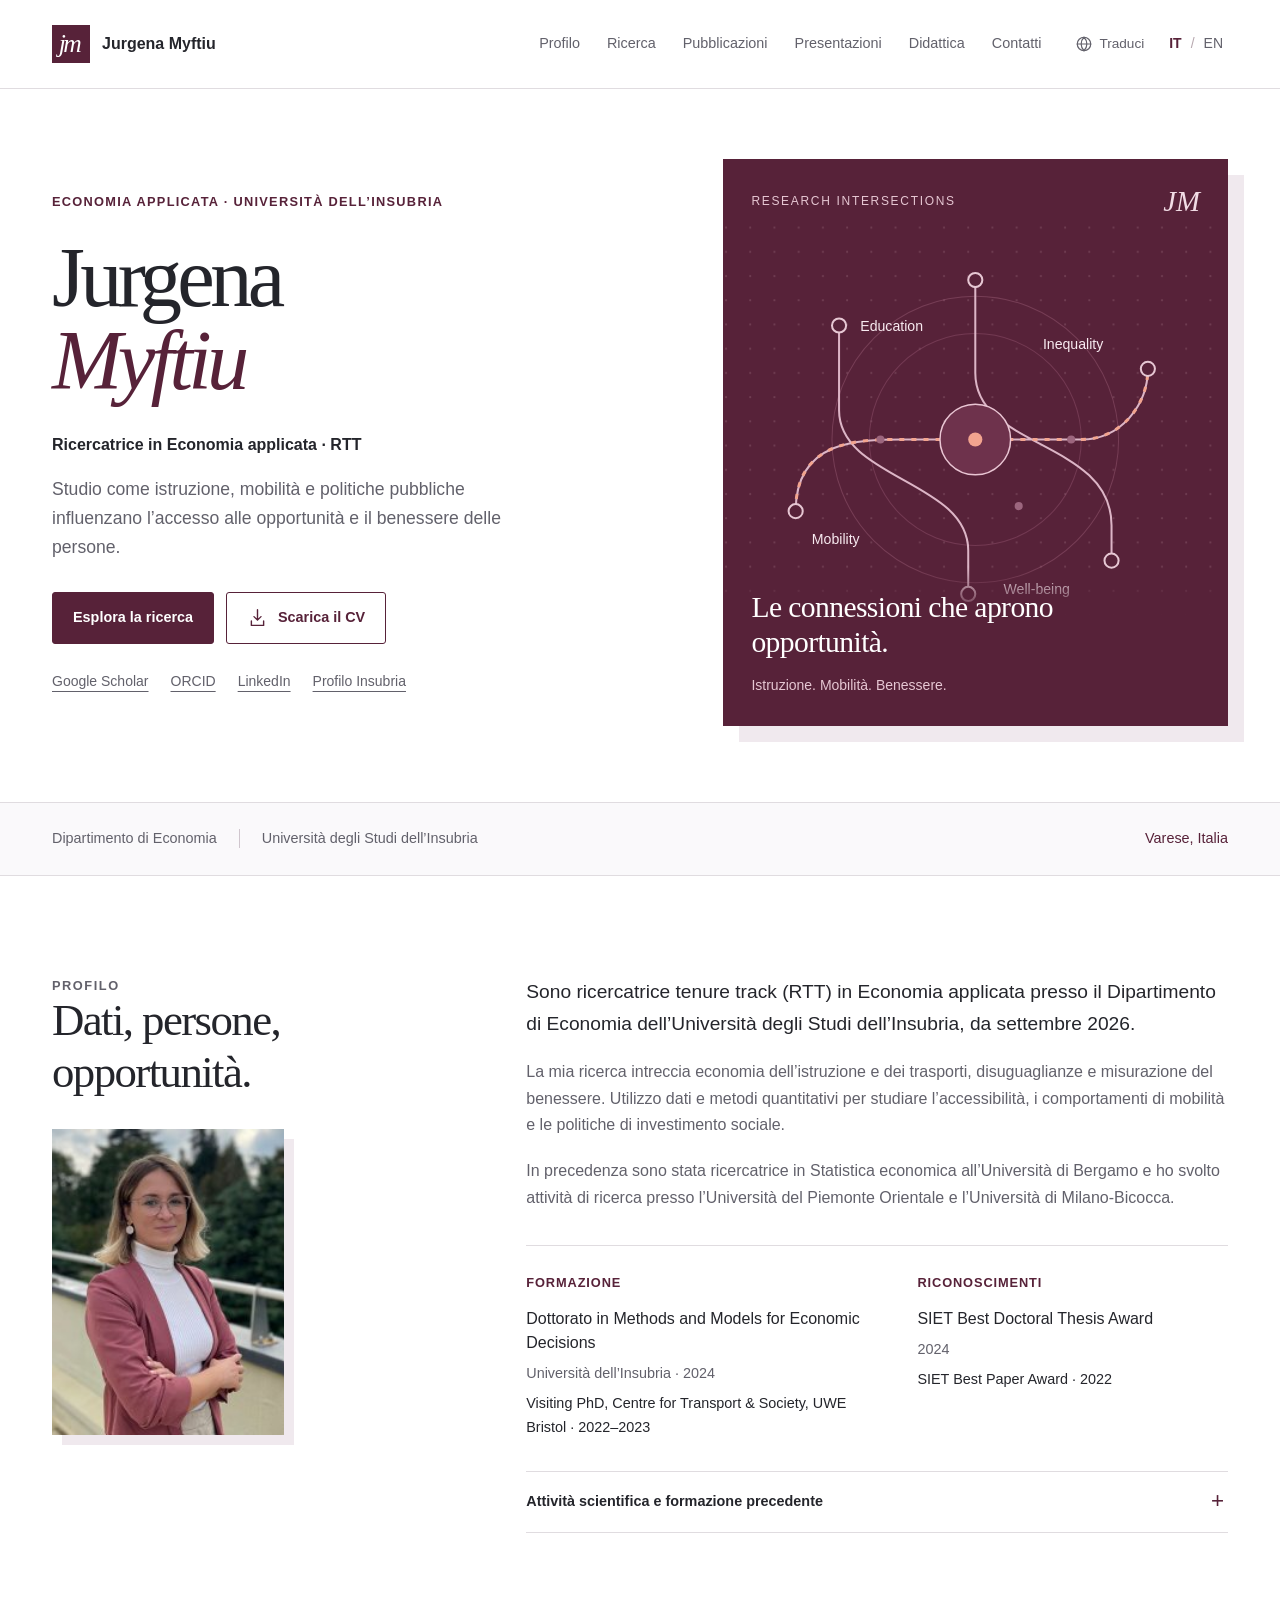
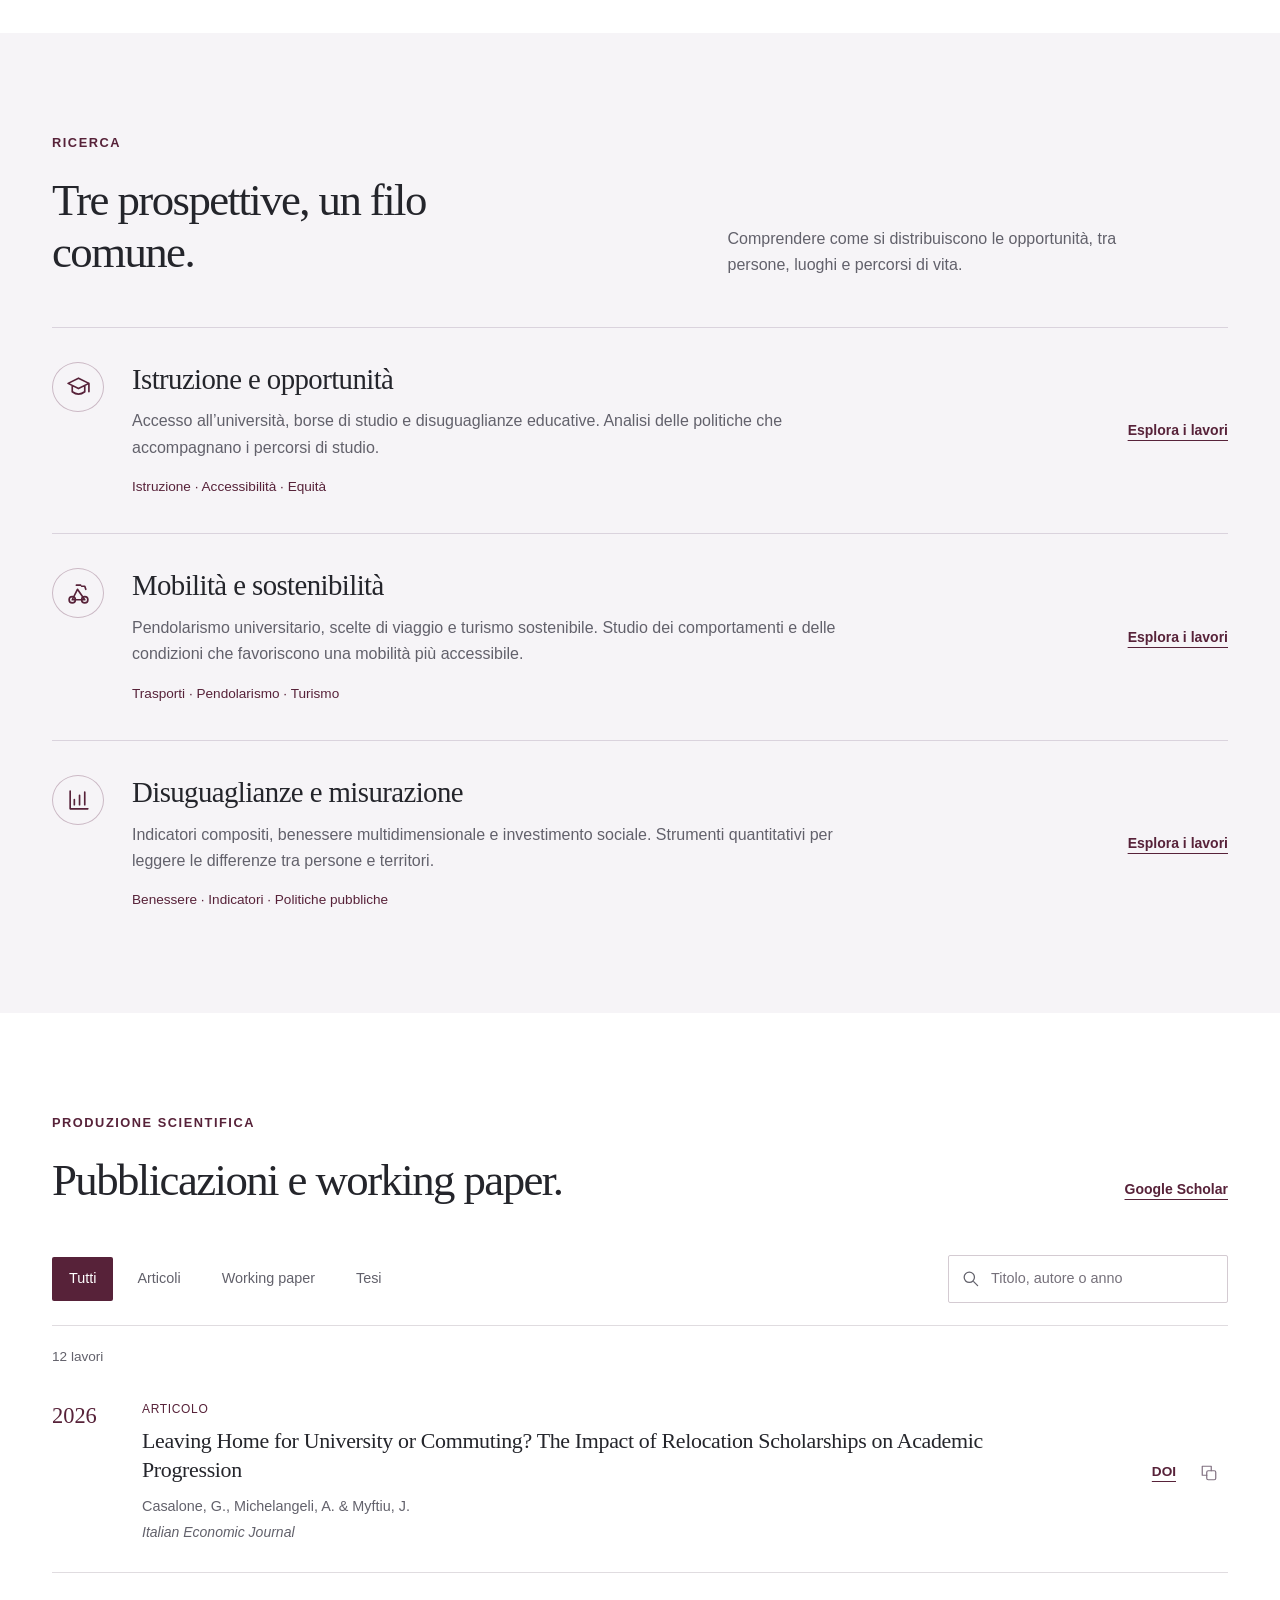
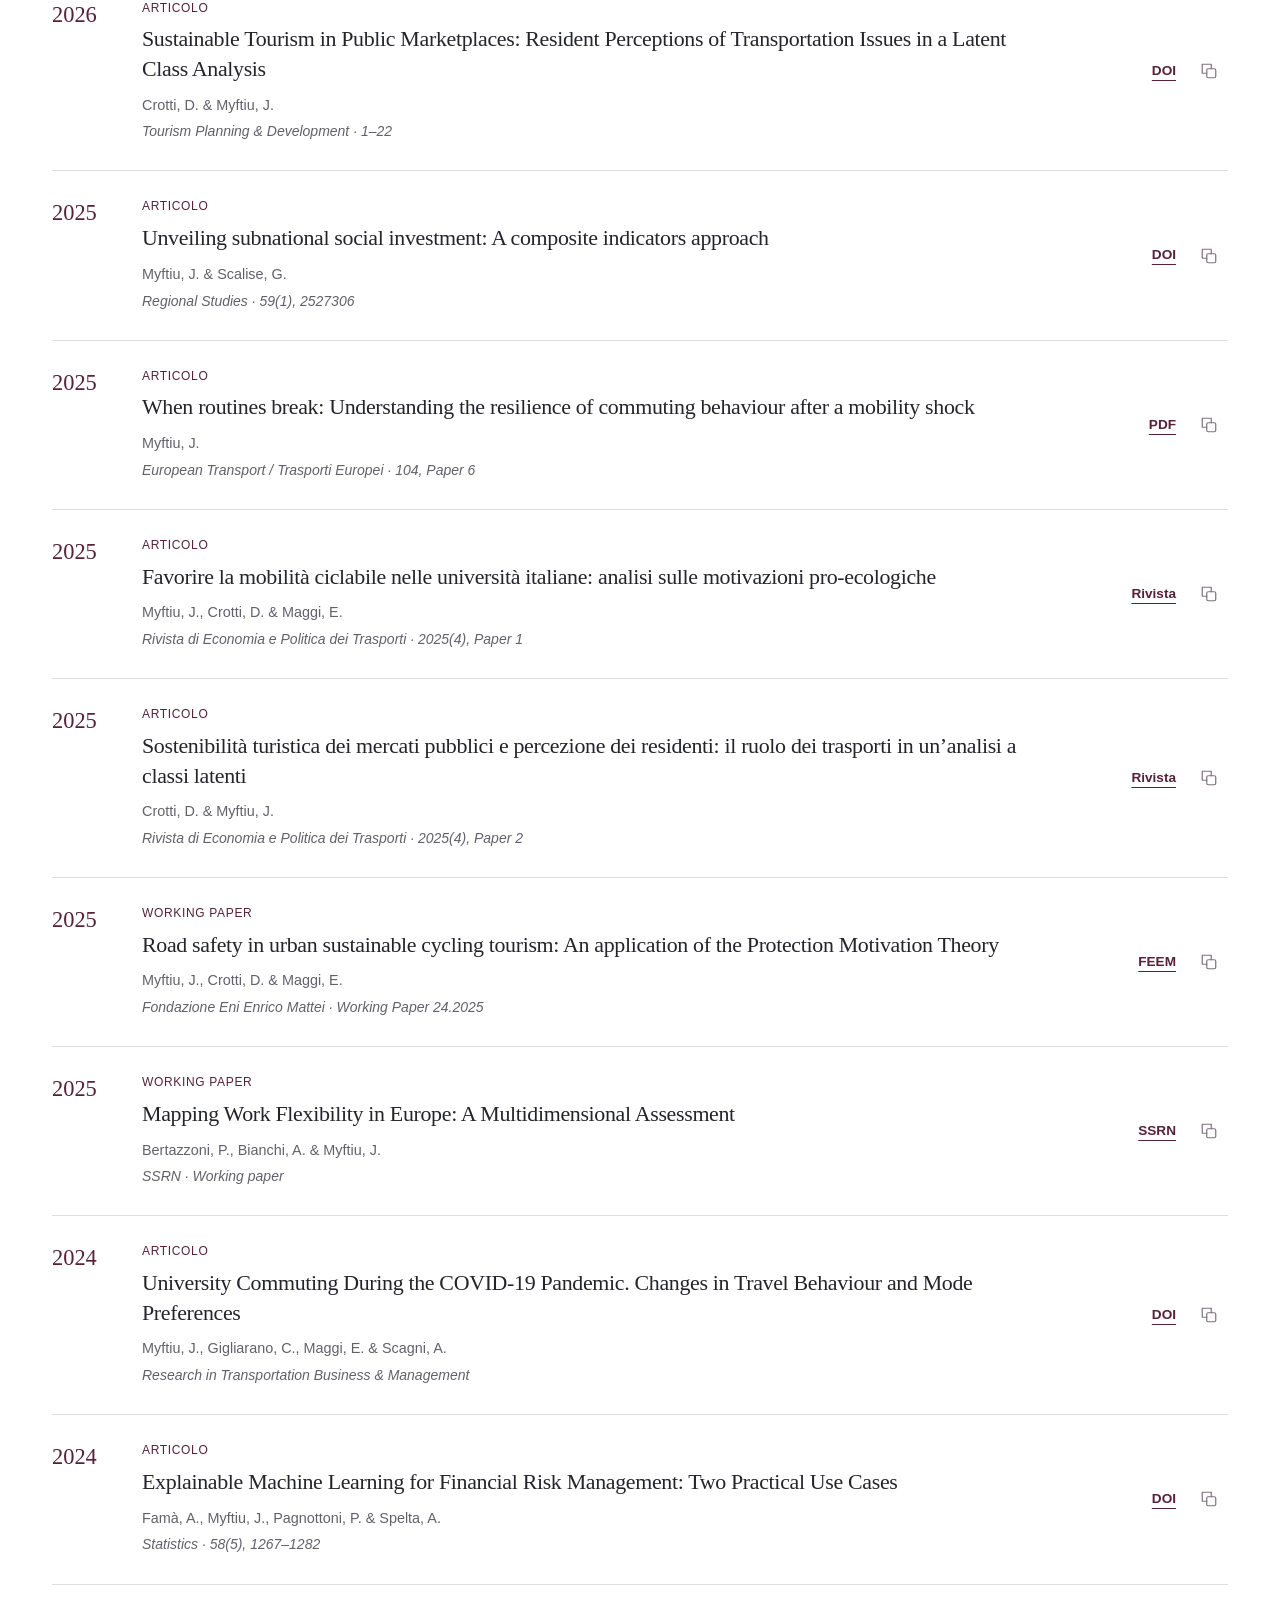
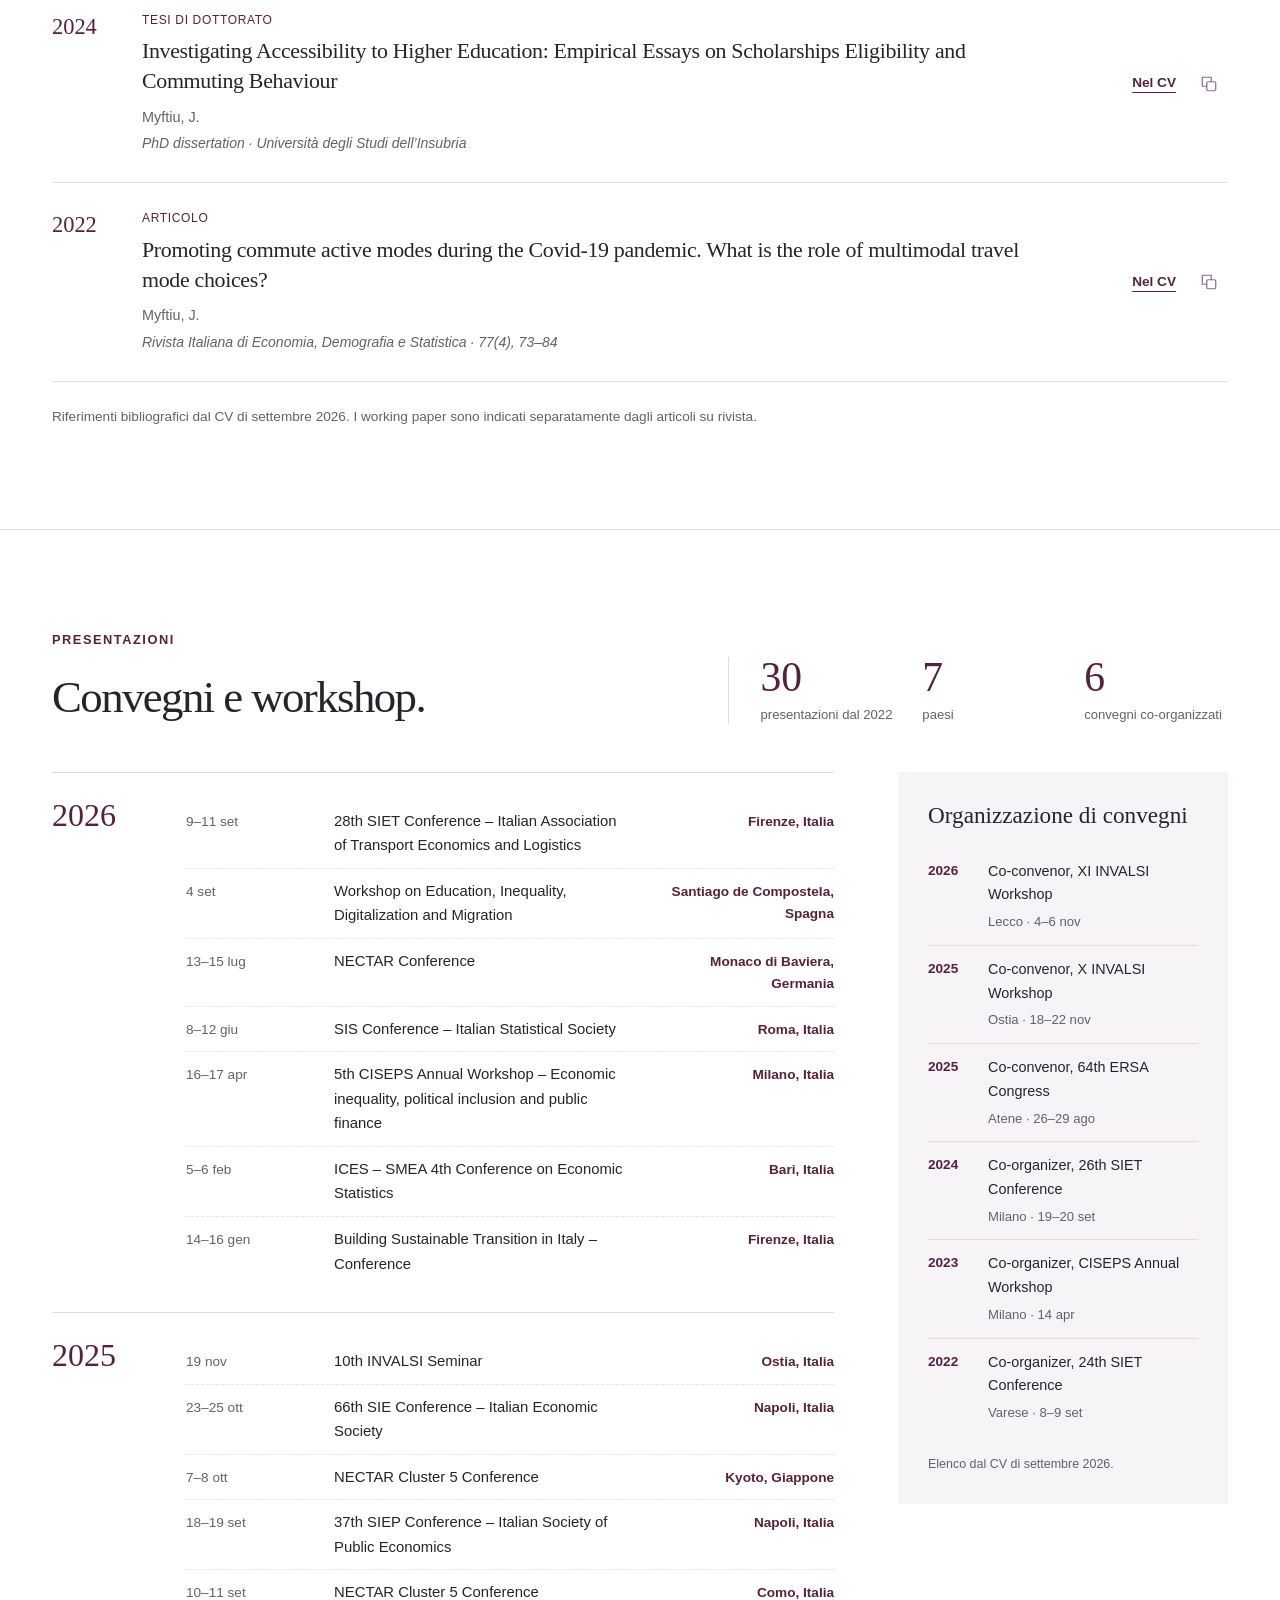
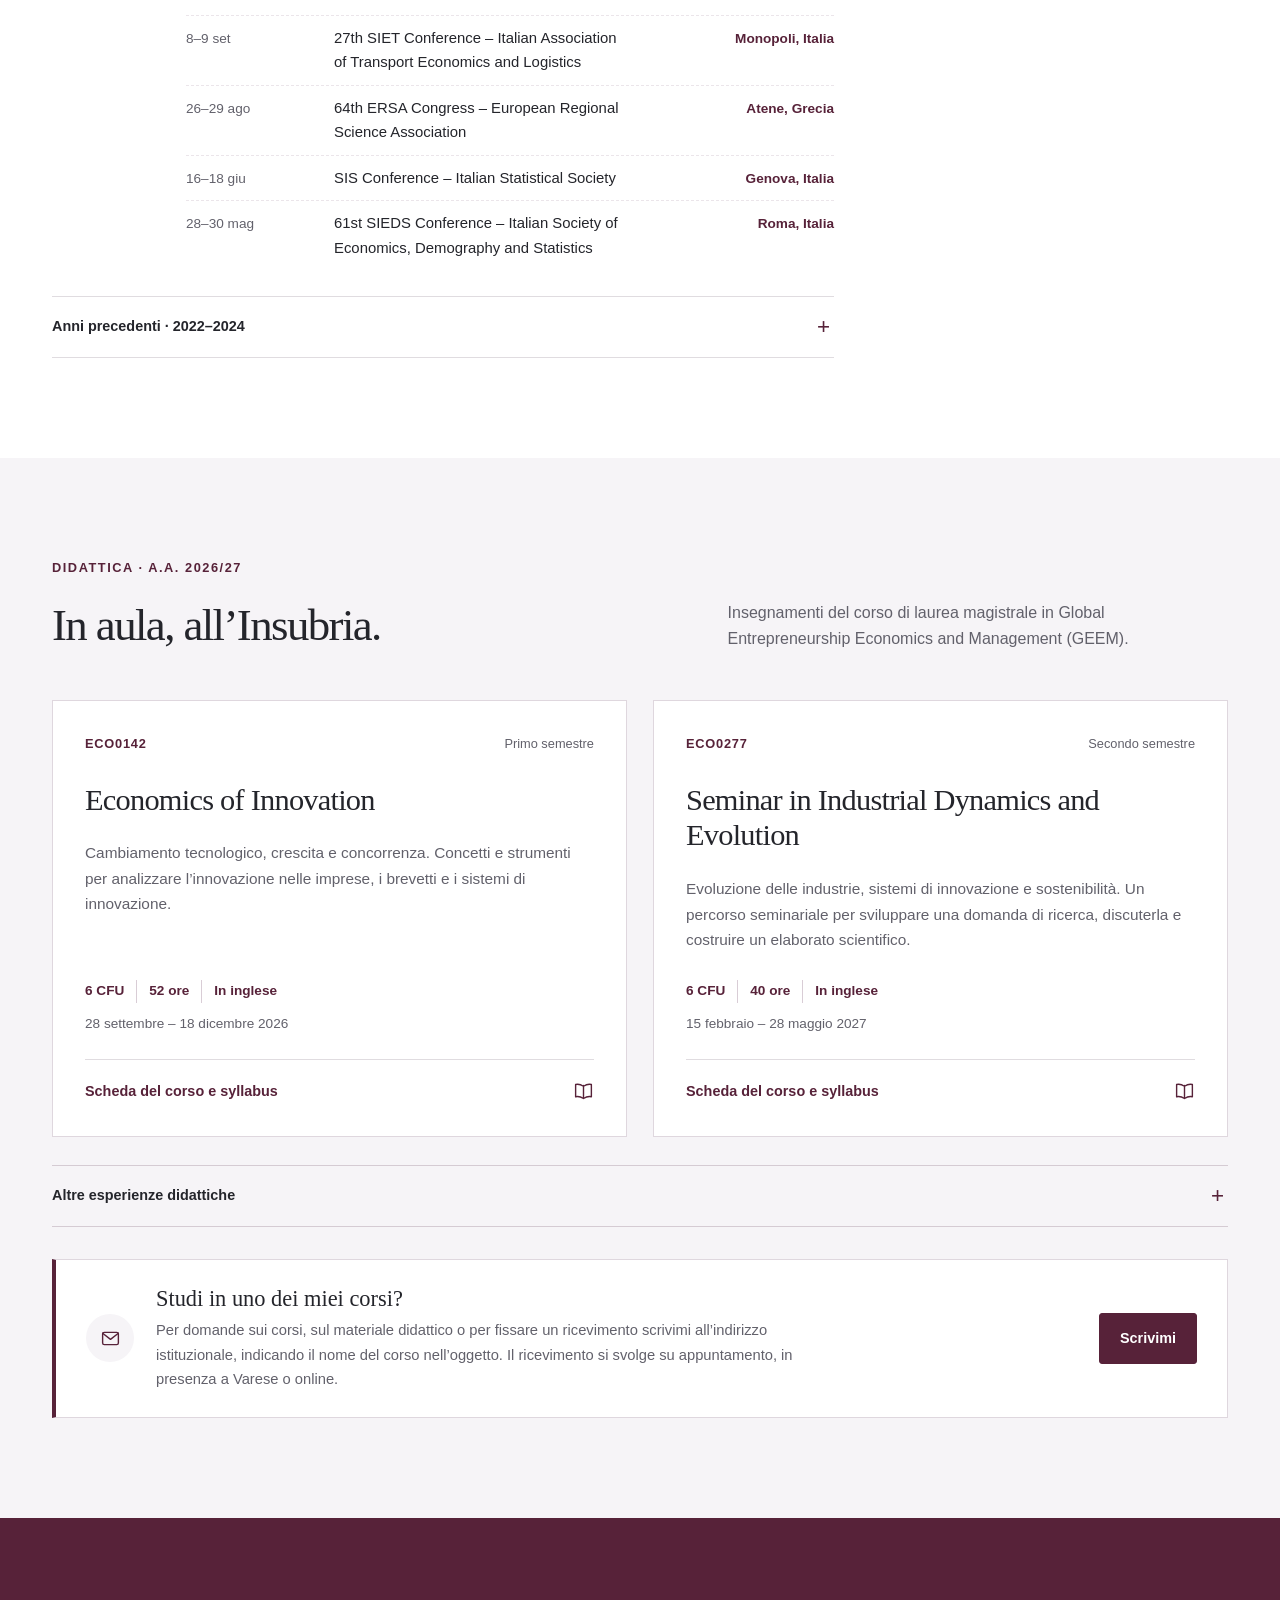
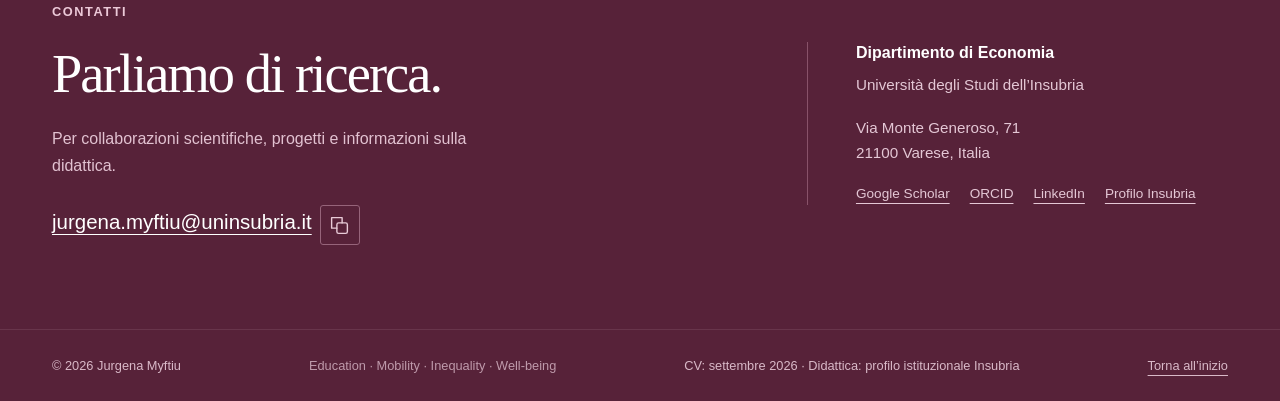
==== commit 172a91c4: "Update index.html" ====
--- a/index.html
+++ b/index.html
@@ -33,7 +33,7 @@
 <div class="pub-year">2024</div><div class="pub-main"><div class="pub-kind"><span data-it="Articolo" data-en="Article" >Articolo</span></div><h3>Explainable Machine Learning for Financial Risk Management: Two Practical Use Cases</h3><p class="authors">Famà, A., Myftiu, J., Pagnottoni, P. &amp; Spelta, A.</p><p data-it="Statistics · 58(5), 1267–1282" data-en="Statistics · 58(5), 1267–1282" class="journal">Statistics · 58(5), 1267–1282</p></div><div class="pub-actions"><a class="paper-link" href="https://doi.org/10.1080/02331888.2024.2401078" target="_blank" rel="noopener noreferrer"><span data-it="DOI" data-en="DOI" >DOI</span></a><button class="copy-citation" type="button" data-index="9" aria-label="Copia citazione: Explainable Machine Learning for Financial Risk Management: Two Practical Use Cases" title="Copia citazione"><svg class="icon " viewBox="0 0 24 24" fill="none" stroke="currentColor" stroke-width="1.6" stroke-linecap="round" stroke-linejoin="round" aria-hidden="true"><rect x="9" y="9" width="12" height="12" rx="2"/><path d="M15 9V3H3v12h6"/></svg></button></div></article><article class="publication" data-type="thesis" data-topic="education" data-index="10">
 <div class="pub-year">2024</div><div class="pub-main"><div class="pub-kind"><span data-it="Tesi di dottorato" data-en="PhD dissertation" >Tesi di dottorato</span></div><h3>Investigating Accessibility to Higher Education: Empirical Essays on Scholarships Eligibility and Commuting Behaviour</h3><p class="authors">Myftiu, J.</p><p data-it="PhD dissertation · Università degli Studi dell’Insubria" data-en="PhD dissertation · University of Insubria" class="journal">PhD dissertation · Università degli Studi dell’Insubria</p></div><div class="pub-actions"><a class="paper-link" href="assets/jurgena-myftiu-cv.pdf#page=7" target="_blank" rel="noopener noreferrer"><span data-it="Nel CV" data-en="In the CV" >Nel CV</span></a><button class="copy-citation" type="button" data-index="10" aria-label="Copia citazione: Investigating Accessibility to Higher Education: Empirical Essays on Scholarships Eligibility and Commuting Behaviour" title="Copia citazione"><svg class="icon " viewBox="0 0 24 24" fill="none" stroke="currentColor" stroke-width="1.6" stroke-linecap="round" stroke-linejoin="round" aria-hidden="true"><rect x="9" y="9" width="12" height="12" rx="2"/><path d="M15 9V3H3v12h6"/></svg></button></div></article><article class="publication" data-type="article" data-topic="mobility" data-index="11">
 <div class="pub-year">2022</div><div class="pub-main"><div class="pub-kind"><span data-it="Articolo" data-en="Article" >Articolo</span></div><h3>Promoting commute active modes during the Covid-19 pandemic. What is the role of multimodal travel mode choices?</h3><p class="authors">Myftiu, J.</p><p data-it="Rivista Italiana di Economia, Demografia e Statistica · 77(4), 73–84" data-en="Rivista Italiana di Economia, Demografia e Statistica · 77(4), 73–84" class="journal">Rivista Italiana di Economia, Demografia e Statistica · 77(4), 73–84</p></div><div class="pub-actions"><a class="paper-link" href="assets/jurgena-myftiu-cv.pdf#page=6" target="_blank" rel="noopener noreferrer"><span data-it="Nel CV" data-en="In the CV" >Nel CV</span></a><button class="copy-citation" type="button" data-index="11" aria-label="Copia citazione: Promoting commute active modes during the Covid-19 pandemic. What is the role of multimodal travel mode choices?" title="Copia citazione"><svg class="icon " viewBox="0 0 24 24" fill="none" stroke="currentColor" stroke-width="1.6" stroke-linecap="round" stroke-linejoin="round" aria-hidden="true"><rect x="9" y="9" width="12" height="12" rx="2"/><path d="M15 9V3H3v12h6"/></svg></button></div></article></div><p id="no-results" hidden><span data-it="Nessun lavoro trovato. Prova un’altra ricerca o rimuovi i filtri." data-en="No papers found. Try another search or clear the filters." >Nessun lavoro trovato. Prova un’altra ricerca o rimuovi i filtri.</span></p><p data-it="Riferimenti bibliografici dal CV di settembre 2026. I working paper sono indicati separatamente dagli articoli su rivista." data-en="Bibliographic references from the September 2026 CV. Working papers are identified separately from journal articles." class="publications-note">Riferimenti bibliografici dal CV di settembre 2026. I working paper sono indicati separatamente dagli articoli su rivista.</p></section>
-<section id="presentazioni" class="talks-section"><div class="container section"><div class="section-heading talks-heading"><div><p class="eyebrow" data-it="Presentazioni" data-en="Talks">Presentazioni</p><h2 data-it="Convegni e workshop." data-en="Conferences and workshops.">Convegni e workshop.</h2></div><div class="talks-stats"><div><strong>30</strong><span data-it="presentazioni dal 2022" data-en="talks since 2022">presentazioni dal 2022</span></div><div><strong>7</strong><span data-it="paesi" data-en="countries">paesi</span></div><div><strong>6</strong><span data-it="convegni co-organizzati" data-en="events co-organised">convegni co-organizzati</span></div></div></div><div class="talks-grid"><div class="talks-main"><div class="talk-year"><h3>2026</h3><ol class="talk-list"><li class="talk"><span class="talk-date" data-it="9–11 set" data-en="9–11 Sep">9–11 set</span><span class="talk-event">28th SIET Conference – Italian Association of Transport Economics and Logistics</span><span class="talk-place" data-it="Firenze, Italia" data-en="Florence, Italy">Firenze, Italia</span></li><li class="talk"><span class="talk-date" data-it="4 set" data-en="4 Sep">4 set</span><span class="talk-event">Workshop on Education, Inequality, Digitalization and Migration</span><span class="talk-place" data-it="Santiago de Compostela, Spagna" data-en="Santiago de Compostela, Spain">Santiago de Compostela, Spagna</span></li><li class="talk"><span class="talk-date" data-it="13–15 lug" data-en="13–15 Jul">13–15 lug</span><span class="talk-event">NECTAR Conference</span><span class="talk-place" data-it="Monaco di Baviera, Germania" data-en="Munich, Germany">Monaco di Baviera, Germania</span></li><li class="talk"><span class="talk-date" data-it="8–12 giu" data-en="8–12 Jun">8–12 giu</span><span class="talk-event">SIS Conference – Italian Statistical Society</span><span class="talk-place" data-it="Roma, Italia" data-en="Rome, Italy">Roma, Italia</span></li><li class="talk"><span class="talk-date" data-it="16–17 apr" data-en="16–17 Apr">16–17 apr</span><span class="talk-event">5th CISEPS Annual Workshop – Economic inequality, political inclusion and public finance</span><span class="talk-place" data-it="Milano, Italia" data-en="Milan, Italy">Milano, Italia</span></li><li class="talk"><span class="talk-date" data-it="5–6 feb" data-en="5–6 Feb">5–6 feb</span><span class="talk-event">ICES – SMEA 4th Conference on Economic Statistics</span><span class="talk-place" data-it="Bari, Italia" data-en="Bari, Italy">Bari, Italia</span></li><li class="talk"><span class="talk-date" data-it="14–16 gen" data-en="14–16 Jan">14–16 gen</span><span class="talk-event">Building Sustainable Transition in Italy – Conference</span><span class="talk-place" data-it="Firenze, Italia" data-en="Florence, Italy">Firenze, Italia</span></li></ol></div><div class="talk-year"><h3>2025</h3><ol class="talk-list"><li class="talk"><span class="talk-date" data-it="23–25 ott" data-en="23–25 Oct">23–25 ott</span><span class="talk-event">66th SIE Conference – Italian Economic Society</span><span class="talk-place" data-it="Napoli, Italia" data-en="Naples, Italy">Napoli, Italia</span></li><li class="talk"><span class="talk-date" data-it="19–22 ott" data-en="19–22 Oct">19–22 ott</span><span class="talk-event">10th INVALSI Seminar</span><span class="talk-place" data-it="Roma, Italia" data-en="Rome, Italy">Roma, Italia</span></li><li class="talk"><span class="talk-date" data-it="7–8 ott" data-en="7–8 Oct">7–8 ott</span><span class="talk-event">NECTAR Cluster 5 Conference</span><span class="talk-place" data-it="Kyoto, Giappone" data-en="Kyoto, Japan">Kyoto, Giappone</span></li><li class="talk"><span class="talk-date" data-it="18–19 set" data-en="18–19 Sep">18–19 set</span><span class="talk-event">37th SIEP Conference – Italian Society of Public Economics</span><span class="talk-place" data-it="Napoli, Italia" data-en="Naples, Italy">Napoli, Italia</span></li><li class="talk"><span class="talk-date" data-it="10–11 set" data-en="10–11 Sep">10–11 set</span><span class="talk-event">NECTAR Cluster 5 Conference</span><span class="talk-place" data-it="Como, Italia" data-en="Como, Italy">Como, Italia</span></li><li class="talk"><span class="talk-date" data-it="8–9 set" data-en="8–9 Sep">8–9 set</span><span class="talk-event">27th SIET Conference – Italian Association of Transport Economics and Logistics</span><span class="talk-place" data-it="Monopoli, Italia" data-en="Monopoli, Italy">Monopoli, Italia</span></li><li class="talk"><span class="talk-date" data-it="26–29 ago" data-en="26–29 Aug">26–29 ago</span><span class="talk-event">64th ERSA Congress – European Regional Science Association</span><span class="talk-place" data-it="Atene, Grecia" data-en="Athens, Greece">Atene, Grecia</span></li><li class="talk"><span class="talk-date" data-it="16–18 giu" data-en="16–18 Jun">16–18 giu</span><span class="talk-event">SIS Conference – Italian Statistical Society</span><span class="talk-place" data-it="Genova, Italia" data-en="Genoa, Italy">Genova, Italia</span></li><li class="talk"><span class="talk-date" data-it="28–30 mag" data-en="28–30 May">28–30 mag</span><span class="talk-event">61st SIEDS Conference – Italian Society of Economics, Demography and Statistics</span><span class="talk-place" data-it="Roma, Italia" data-en="Rome, Italy">Roma, Italia</span></li></ol></div><details class="talks-older"><summary><span data-it="Anni precedenti · 2022–2024" data-en="Earlier years · 2022–2024">Anni precedenti · 2022–2024</span></summary><div class="details-content"><div class="talk-year"><h3>2024</h3><ol class="talk-list"><li class="talk"><span class="talk-date" data-it="18–20 set" data-en="18–20 Sep">18–20 set</span><span class="talk-event">26th SIET Conference – Italian Association of Transport Economics and Logistics</span><span class="talk-place" data-it="Trieste, Italia" data-en="Trieste, Italy">Trieste, Italia</span></li><li class="talk"><span class="talk-date" data-it="2–5 lug" data-en="2–5 Jul">2–5 lug</span><span class="talk-event">NECTAR Conference</span><span class="talk-place" data-it="Bruxelles, Belgio" data-en="Brussels, Belgium">Bruxelles, Belgio</span></li><li class="talk"><span class="talk-date" data-it="19–21 giu" data-en="19–21 Jun">19–21 giu</span><span class="talk-event">10th International ASTMed Conference</span><span class="talk-place" data-it="Bertinoro, Italia" data-en="Bertinoro, Italy">Bertinoro, Italia</span></li><li class="talk"><span class="talk-date" data-it="22–24 mag" data-en="22–24 May">22–24 mag</span><span class="talk-event">60th SIEDS Conference – Italian Society of Economics, Demography and Statistics</span><span class="talk-place" data-it="Milano e Castellanza, Italia" data-en="Milan and Castellanza, Italy">Milano e Castellanza, Italia</span></li><li class="talk"><span class="talk-date" data-it="31 gen – 3 feb" data-en="31 Jan – 3 Feb">31 gen – 3 feb</span><span class="talk-event">8th SISEC Conference – Italian Society of Economic Sociology</span><span class="talk-place" data-it="Cagliari, Italia" data-en="Cagliari, Italy">Cagliari, Italia</span></li></ol></div><div class="talk-year"><h3>2023</h3><ol class="talk-list"><li class="talk"><span class="talk-date" data-it="16–18 nov" data-en="16–18 Nov">16–18 nov</span><span class="talk-event">15th SISTUR Conference – Italian Association of Tourism Sciences</span><span class="talk-place" data-it="Taormina, Italia" data-en="Taormina, Italy">Taormina, Italia</span></li><li class="talk"><span class="talk-date" data-it="13–15 set" data-en="13–15 Sep">13–15 set</span><span class="talk-event">16th ESPAnet Italia Conference</span><span class="talk-place" data-it="Milano, Italia" data-en="Milan, Italy">Milano, Italia</span></li><li class="talk"><span class="talk-date" data-it="28 ago – 1 set" data-en="28 Aug – 1 Sep">28 ago – 1 set</span><span class="talk-event">62nd ERSA Congress – European Regional Science Association</span><span class="talk-place" data-it="Alicante, Spagna" data-en="Alicante, Spain">Alicante, Spagna</span></li><li class="talk"><span class="talk-date" data-it="22–23 giu" data-en="22–23 Jun">22–23 giu</span><span class="talk-event">25th SIET Conference – Italian Association of Transport Economics and Logistics</span><span class="talk-place" data-it="Trieste, Italia" data-en="Trieste, Italy">Trieste, Italia</span></li><li class="talk"><span class="talk-date" data-it="25–26 mag" data-en="25–26 May">25–26 mag</span><span class="talk-event">59th SIEDS Conference – Italian Society of Economics, Demography and Statistics</span><span class="talk-place" data-it="Napoli, Italia" data-en="Naples, Italy">Napoli, Italia</span></li></ol></div><div class="talk-year"><h3>2022</h3><ol class="talk-list"><li class="talk"><span class="talk-date" data-it="8–9 set" data-en="8–9 Sep">8–9 set</span><span class="talk-event">24th SIET Conference – Italian Association of Transport Economics and Logistics</span><span class="talk-place" data-it="Varese, Italia" data-en="Varese, Italy">Varese, Italia</span></li><li class="talk"><span class="talk-date" data-it="5–7 set" data-en="5–7 Sep">5–7 set</span><span class="talk-event">43rd AISRe Conference – Italian Association of Regional Sciences</span><span class="talk-place" data-it="Milano, Italia" data-en="Milan, Italy">Milano, Italia</span></li><li class="talk"><span class="talk-date" data-it="22–26 ago" data-en="22–26 Aug">22–26 ago</span><span class="talk-event">61st ERSA Congress – European Regional Science Association</span><span class="talk-place" data-it="Pécs, Ungheria" data-en="Pécs, Hungary">Pécs, Ungheria</span></li><li class="talk"><span class="talk-date" data-it="26–27 mag" data-en="26–27 May">26–27 mag</span><span class="talk-event">58th SIEDS Conference – Italian Society of Economics, Demography and Statistics</span><span class="talk-place" data-it="Palermo, Italia" data-en="Palermo, Italy">Palermo, Italia</span></li></ol></div></div></details></div><aside class="talks-org"><h3><span data-it="Organizzazione di convegni" data-en="Conference organisation">Organizzazione di convegni</span></h3><ul><li><span class="org-year">2026</span><span class="org-event">Co-convenor, XI INVALSI Workshop</span><span class="org-meta" data-it="Lecco · 4–6 nov" data-en="Lecco · 4–6 Nov">Lecco · 4–6 nov</span></li><li><span class="org-year">2025</span><span class="org-event">Co-convenor, X INVALSI Workshop</span><span class="org-meta" data-it="Ostia · 18–22 nov" data-en="Ostia · 18–22 Nov">Ostia · 18–22 nov</span></li><li><span class="org-year">2025</span><span class="org-event">Co-convenor, 64th ERSA Congress</span><span class="org-meta" data-it="Atene · 26–29 ago" data-en="Athens · 26–29 Aug">Atene · 26–29 ago</span></li><li><span class="org-year">2024</span><span class="org-event">Co-organizer, 26th SIET Conference</span><span class="org-meta" data-it="Milano · 19–20 set" data-en="Milan · 19–20 Sep">Milano · 19–20 set</span></li><li><span class="org-year">2023</span><span class="org-event">Co-organizer, CISEPS Annual Workshop</span><span class="org-meta" data-it="Milano · 14 apr" data-en="Milan · 14 Apr">Milano · 14 apr</span></li><li><span class="org-year">2022</span><span class="org-event">Co-organizer, 24th SIET Conference</span><span class="org-meta" data-it="Varese · 8–9 set" data-en="Varese · 8–9 Sep">Varese · 8–9 set</span></li></ul><p class="talks-note" data-it="Elenco dal CV di settembre 2026." data-en="List from the September 2026 CV.">Elenco dal CV di settembre 2026.</p></aside></div></div></section>
+<section id="presentazioni" class="talks-section"><div class="container section"><div class="section-heading talks-heading"><div><p class="eyebrow" data-it="Presentazioni" data-en="Talks">Presentazioni</p><h2 data-it="Convegni e workshop." data-en="Conferences and workshops.">Convegni e workshop.</h2></div><div class="talks-stats"><div><strong>30</strong><span data-it="presentazioni dal 2022" data-en="talks since 2022">presentazioni dal 2022</span></div><div><strong>7</strong><span data-it="paesi" data-en="countries">paesi</span></div><div><strong>6</strong><span data-it="convegni co-organizzati" data-en="events co-organised">convegni co-organizzati</span></div></div></div><div class="talks-grid"><div class="talks-main"><div class="talk-year"><h3>2026</h3><ol class="talk-list"><li class="talk"><span class="talk-date" data-it="9–11 set" data-en="9–11 Sep">9–11 set</span><span class="talk-event">28th SIET Conference – Italian Association of Transport Economics and Logistics</span><span class="talk-place" data-it="Firenze, Italia" data-en="Florence, Italy">Firenze, Italia</span></li><li class="talk"><span class="talk-date" data-it="4 set" data-en="4 Sep">4 set</span><span class="talk-event">Workshop on Education, Inequality, Digitalization and Migration</span><span class="talk-place" data-it="Santiago de Compostela, Spagna" data-en="Santiago de Compostela, Spain">Santiago de Compostela, Spagna</span></li><li class="talk"><span class="talk-date" data-it="13–15 lug" data-en="13–15 Jul">13–15 lug</span><span class="talk-event">NECTAR Conference</span><span class="talk-place" data-it="Monaco di Baviera, Germania" data-en="Munich, Germany">Monaco di Baviera, Germania</span></li><li class="talk"><span class="talk-date" data-it="8–12 giu" data-en="8–12 Jun">8–12 giu</span><span class="talk-event">SIS Conference – Italian Statistical Society</span><span class="talk-place" data-it="Roma, Italia" data-en="Rome, Italy">Roma, Italia</span></li><li class="talk"><span class="talk-date" data-it="16–17 apr" data-en="16–17 Apr">16–17 apr</span><span class="talk-event">5th CISEPS Annual Workshop – Economic inequality, political inclusion and public finance</span><span class="talk-place" data-it="Milano, Italia" data-en="Milan, Italy">Milano, Italia</span></li><li class="talk"><span class="talk-date" data-it="5–6 feb" data-en="5–6 Feb">5–6 feb</span><span class="talk-event">ICES – SMEA 4th Conference on Economic Statistics</span><span class="talk-place" data-it="Bari, Italia" data-en="Bari, Italy">Bari, Italia</span></li><li class="talk"><span class="talk-date" data-it="14–16 gen" data-en="14–16 Jan">14–16 gen</span><span class="talk-event">Building Sustainable Transition in Italy – Conference</span><span class="talk-place" data-it="Firenze, Italia" data-en="Florence, Italy">Firenze, Italia</span></li></ol></div><div class="talk-year"><h3>2025</h3><ol class="talk-list"><li class="talk"><span class="talk-date" data-it="19 nov" data-en="19 Nov">19 nov</span><span class="talk-event">10th INVALSI Seminar</span><span class="talk-place" data-it="Ostia, Italia" data-en="Ostia, Italy">Ostia, Italia</span></li><li class="talk"><span class="talk-date" data-it="23–25 ott" data-en="23–25 Oct">23–25 ott</span><span class="talk-event">66th SIE Conference – Italian Economic Society</span><span class="talk-place" data-it="Napoli, Italia" data-en="Naples, Italy">Napoli, Italia</span></li><li class="talk"><span class="talk-date" data-it="7–8 ott" data-en="7–8 Oct">7–8 ott</span><span class="talk-event">NECTAR Cluster 5 Conference</span><span class="talk-place" data-it="Kyoto, Giappone" data-en="Kyoto, Japan">Kyoto, Giappone</span></li><li class="talk"><span class="talk-date" data-it="18–19 set" data-en="18–19 Sep">18–19 set</span><span class="talk-event">37th SIEP Conference – Italian Society of Public Economics</span><span class="talk-place" data-it="Napoli, Italia" data-en="Naples, Italy">Napoli, Italia</span></li><li class="talk"><span class="talk-date" data-it="10–11 set" data-en="10–11 Sep">10–11 set</span><span class="talk-event">NECTAR Cluster 5 Conference</span><span class="talk-place" data-it="Como, Italia" data-en="Como, Italy">Como, Italia</span></li><li class="talk"><span class="talk-date" data-it="8–9 set" data-en="8–9 Sep">8–9 set</span><span class="talk-event">27th SIET Conference – Italian Association of Transport Economics and Logistics</span><span class="talk-place" data-it="Monopoli, Italia" data-en="Monopoli, Italy">Monopoli, Italia</span></li><li class="talk"><span class="talk-date" data-it="26–29 ago" data-en="26–29 Aug">26–29 ago</span><span class="talk-event">64th ERSA Congress – European Regional Science Association</span><span class="talk-place" data-it="Atene, Grecia" data-en="Athens, Greece">Atene, Grecia</span></li><li class="talk"><span class="talk-date" data-it="16–18 giu" data-en="16–18 Jun">16–18 giu</span><span class="talk-event">SIS Conference – Italian Statistical Society</span><span class="talk-place" data-it="Genova, Italia" data-en="Genoa, Italy">Genova, Italia</span></li><li class="talk"><span class="talk-date" data-it="28–30 mag" data-en="28–30 May">28–30 mag</span><span class="talk-event">61st SIEDS Conference – Italian Society of Economics, Demography and Statistics</span><span class="talk-place" data-it="Roma, Italia" data-en="Rome, Italy">Roma, Italia</span></li></ol></div><details class="talks-older"><summary><span data-it="Anni precedenti · 2022–2024" data-en="Earlier years · 2022–2024">Anni precedenti · 2022–2024</span></summary><div class="details-content"><div class="talk-year"><h3>2024</h3><ol class="talk-list"><li class="talk"><span class="talk-date" data-it="18–20 set" data-en="18–20 Sep">18–20 set</span><span class="talk-event">26th SIET Conference – Italian Association of Transport Economics and Logistics</span><span class="talk-place" data-it="Trieste, Italia" data-en="Trieste, Italy">Trieste, Italia</span></li><li class="talk"><span class="talk-date" data-it="2–5 lug" data-en="2–5 Jul">2–5 lug</span><span class="talk-event">NECTAR Conference</span><span class="talk-place" data-it="Bruxelles, Belgio" data-en="Brussels, Belgium">Bruxelles, Belgio</span></li><li class="talk"><span class="talk-date" data-it="19–21 giu" data-en="19–21 Jun">19–21 giu</span><span class="talk-event">10th International ASTMed Conference</span><span class="talk-place" data-it="Bertinoro, Italia" data-en="Bertinoro, Italy">Bertinoro, Italia</span></li><li class="talk"><span class="talk-date" data-it="22–24 mag" data-en="22–24 May">22–24 mag</span><span class="talk-event">60th SIEDS Conference – Italian Society of Economics, Demography and Statistics</span><span class="talk-place" data-it="Milano e Castellanza, Italia" data-en="Milan and Castellanza, Italy">Milano e Castellanza, Italia</span></li><li class="talk"><span class="talk-date" data-it="31 gen – 3 feb" data-en="31 Jan – 3 Feb">31 gen – 3 feb</span><span class="talk-event">8th SISEC Conference – Italian Society of Economic Sociology</span><span class="talk-place" data-it="Cagliari, Italia" data-en="Cagliari, Italy">Cagliari, Italia</span></li></ol></div><div class="talk-year"><h3>2023</h3><ol class="talk-list"><li class="talk"><span class="talk-date" data-it="16–18 nov" data-en="16–18 Nov">16–18 nov</span><span class="talk-event">15th SISTUR Conference – Italian Association of Tourism Sciences</span><span class="talk-place" data-it="Taormina, Italia" data-en="Taormina, Italy">Taormina, Italia</span></li><li class="talk"><span class="talk-date" data-it="13–15 set" data-en="13–15 Sep">13–15 set</span><span class="talk-event">16th ESPAnet Italia Conference</span><span class="talk-place" data-it="Milano, Italia" data-en="Milan, Italy">Milano, Italia</span></li><li class="talk"><span class="talk-date" data-it="28 ago – 1 set" data-en="28 Aug – 1 Sep">28 ago – 1 set</span><span class="talk-event">62nd ERSA Congress – European Regional Science Association</span><span class="talk-place" data-it="Alicante, Spagna" data-en="Alicante, Spain">Alicante, Spagna</span></li><li class="talk"><span class="talk-date" data-it="22–23 giu" data-en="22–23 Jun">22–23 giu</span><span class="talk-event">25th SIET Conference – Italian Association of Transport Economics and Logistics</span><span class="talk-place" data-it="Trieste, Italia" data-en="Trieste, Italy">Trieste, Italia</span></li><li class="talk"><span class="talk-date" data-it="25–26 mag" data-en="25–26 May">25–26 mag</span><span class="talk-event">59th SIEDS Conference – Italian Society of Economics, Demography and Statistics</span><span class="talk-place" data-it="Napoli, Italia" data-en="Naples, Italy">Napoli, Italia</span></li></ol></div><div class="talk-year"><h3>2022</h3><ol class="talk-list"><li class="talk"><span class="talk-date" data-it="8–9 set" data-en="8–9 Sep">8–9 set</span><span class="talk-event">24th SIET Conference – Italian Association of Transport Economics and Logistics</span><span class="talk-place" data-it="Varese, Italia" data-en="Varese, Italy">Varese, Italia</span></li><li class="talk"><span class="talk-date" data-it="5–7 set" data-en="5–7 Sep">5–7 set</span><span class="talk-event">43rd AISRe Conference – Italian Association of Regional Sciences</span><span class="talk-place" data-it="Milano, Italia" data-en="Milan, Italy">Milano, Italia</span></li><li class="talk"><span class="talk-date" data-it="22–26 ago" data-en="22–26 Aug">22–26 ago</span><span class="talk-event">61st ERSA Congress – European Regional Science Association</span><span class="talk-place" data-it="Pécs, Ungheria" data-en="Pécs, Hungary">Pécs, Ungheria</span></li><li class="talk"><span class="talk-date" data-it="26–27 mag" data-en="26–27 May">26–27 mag</span><span class="talk-event">58th SIEDS Conference – Italian Society of Economics, Demography and Statistics</span><span class="talk-place" data-it="Palermo, Italia" data-en="Palermo, Italy">Palermo, Italia</span></li></ol></div></div></details></div><aside class="talks-org"><h3><span data-it="Organizzazione di convegni" data-en="Conference organisation">Organizzazione di convegni</span></h3><ul><li><span class="org-year">2026</span><span class="org-event">Co-convenor, XI INVALSI Workshop</span><span class="org-meta" data-it="Lecco · 4–6 nov" data-en="Lecco · 4–6 Nov">Lecco · 4–6 nov</span></li><li><span class="org-year">2025</span><span class="org-event">Co-convenor, X INVALSI Workshop</span><span class="org-meta" data-it="Ostia · 18–22 nov" data-en="Ostia · 18–22 Nov">Ostia · 18–22 nov</span></li><li><span class="org-year">2025</span><span class="org-event">Co-convenor, 64th ERSA Congress</span><span class="org-meta" data-it="Atene · 26–29 ago" data-en="Athens · 26–29 Aug">Atene · 26–29 ago</span></li><li><span class="org-year">2024</span><span class="org-event">Co-organizer, 26th SIET Conference</span><span class="org-meta" data-it="Milano · 19–20 set" data-en="Milan · 19–20 Sep">Milano · 19–20 set</span></li><li><span class="org-year">2023</span><span class="org-event">Co-organizer, CISEPS Annual Workshop</span><span class="org-meta" data-it="Milano · 14 apr" data-en="Milan · 14 Apr">Milano · 14 apr</span></li><li><span class="org-year">2022</span><span class="org-event">Co-organizer, 24th SIET Conference</span><span class="org-meta" data-it="Varese · 8–9 set" data-en="Varese · 8–9 Sep">Varese · 8–9 set</span></li></ul><p class="talks-note" data-it="Elenco dal CV di settembre 2026." data-en="List from the September 2026 CV.">Elenco dal CV di settembre 2026.</p></aside></div></div></section>
 <section id="didattica" class="teaching-section"><div class="section container"><div class="section-heading teaching-heading"><div><p data-it="Didattica · a.a. 2026/27" data-en="Teaching · academic year 2026/27" class="eyebrow">Didattica · a.a. 2026/27</p><h2 data-it="In aula, all’Insubria." data-en="In the classroom, at Insubria." >In aula, all’Insubria.</h2></div><p data-it="Insegnamenti del corso di laurea magistrale in Global Entrepreneurship Economics and Management (GEEM)." data-en="Courses in the MSc in Global Entrepreneurship Economics and Management (GEEM)." >Insegnamenti del corso di laurea magistrale in Global Entrepreneurship Economics and Management (GEEM).</p></div><div class="courses-grid"><article class="course"><div class="course-top"><span class="course-code">ECO0142</span><span data-it="Primo semestre" data-en="First semester" class="semester">Primo semestre</span></div><h3>Economics of Innovation</h3><p data-it="Cambiamento tecnologico, crescita e concorrenza. Concetti e strumenti per analizzare l’innovazione nelle imprese, i brevetti e i sistemi di innovazione." data-en="Technological change, growth and competition. Concepts and tools to analyse innovation in firms, patents and innovation systems." class="course-description">Cambiamento tecnologico, crescita e concorrenza. Concetti e strumenti per analizzare l’innovazione nelle imprese, i brevetti e i sistemi di innovazione.</p><div class="course-meta"><span>6 CFU</span><span data-it="52 ore" data-en="52 hours" >52 ore</span><span data-it="In inglese" data-en="Taught in English" >In inglese</span></div><p data-it="28 settembre – 18 dicembre 2026" data-en="28 September – 18 December 2026" class="course-dates">28 settembre – 18 dicembre 2026</p><a href="https://uninsubria.unifind.cineca.it/individual?uri=http%3A%2F%2Firises.uninsubria.it%2Fresource%2Faf%2F366551%255F455342" target="_blank" rel="noopener noreferrer" class="course-link"><span data-it="Scheda del corso e syllabus" data-en="Course details and syllabus" >Scheda del corso e syllabus</span><svg class="icon " viewBox="0 0 24 24" fill="none" stroke="currentColor" stroke-width="1.6" stroke-linecap="round" stroke-linejoin="round" aria-hidden="true"><path d="M12 5v15M3 4c4-1 6 0 9 2 3-2 5-3 9-2v14c-4-1-6 0-9 2-3-2-5-3-9-2V4Z"/></svg></a></article><article class="course"><div class="course-top"><span class="course-code">ECO0277</span><span data-it="Secondo semestre" data-en="Second semester" class="semester">Secondo semestre</span></div><h3>Seminar in Industrial Dynamics and Evolution</h3><p data-it="Evoluzione delle industrie, sistemi di innovazione e sostenibilità. Un percorso seminariale per sviluppare una domanda di ricerca, discuterla e costruire un elaborato scientifico." data-en="Industry evolution, innovation systems and sustainability. A seminar-based course to develop and discuss a research question and produce an academic paper." class="course-description">Evoluzione delle industrie, sistemi di innovazione e sostenibilità. Un percorso seminariale per sviluppare una domanda di ricerca, discuterla e costruire un elaborato scientifico.</p><div class="course-meta"><span>6 CFU</span><span data-it="40 ore" data-en="40 hours" >40 ore</span><span data-it="In inglese" data-en="Taught in English" >In inglese</span></div><p data-it="15 febbraio – 28 maggio 2027" data-en="15 February – 28 May 2027" class="course-dates">15 febbraio – 28 maggio 2027</p><a href="https://uninsubria.unifind.cineca.it/individual?uri=http%3A%2F%2Firises.uninsubria.it%2Fresource%2Faf%2F366540%255F455340" target="_blank" rel="noopener noreferrer" class="course-link"><span data-it="Scheda del corso e syllabus" data-en="Course details and syllabus" >Scheda del corso e syllabus</span><svg class="icon " viewBox="0 0 24 24" fill="none" stroke="currentColor" stroke-width="1.6" stroke-linecap="round" stroke-linejoin="round" aria-hidden="true"><path d="M12 5v15M3 4c4-1 6 0 9 2 3-2 5-3 9-2v14c-4-1-6 0-9 2-3-2-5-3-9-2V4Z"/></svg></a></article></div><details class="teaching-history"><summary><span data-it="Altre esperienze didattiche" data-en="Earlier teaching experience" >Altre esperienze didattiche</span></summary><div class="details-content"><div class="teaching-history-row"><div><h3 data-it="Università di Bergamo" data-en="University of Bergamo" >Università di Bergamo</h3><span>2024–2026</span></div><p>Statistics for Accounting · Statistica Aziendale Avanzata · CSR for Management and Marketing</p></div><div class="teaching-history-row"><div><h3 data-it="Università dell’Insubria" data-en="University of Insubria" >Università dell’Insubria</h3><span>2020–2026</span></div><p data-it="Docenze di dottorato su economia dei trasporti, innovazione e sostenibilità; cultrice della materia in Macroeconomia; attività integrativa e tutorato in statistica, matematica, microeconomia e macroeconomia." data-en="PhD lectures on transport economics, innovation and sustainability; teaching expert (cultore della materia) in Macroeconomics; teaching assistance and tutoring in statistics, mathematics, microeconomics and macroeconomics." >Docenze di dottorato su economia dei trasporti, innovazione e sostenibilità; cultrice della materia in Macroeconomia; attività integrativa e tutorato in statistica, matematica, microeconomia e macroeconomia.</p></div><div class="teaching-history-row"><div><h3 data-it="Università di Prishtina" data-en="University of Prishtina" >Università di Prishtina</h3><span>2026</span></div><p>Processing and Visualisation of Tourism Data</p></div></div></details><div class="student-box"><div class="student-icon"><svg class="icon " viewBox="0 0 24 24" fill="none" stroke="currentColor" stroke-width="1.6" stroke-linecap="round" stroke-linejoin="round" aria-hidden="true"><rect x="3" y="5" width="18" height="14" rx="2"/><path d="m3 6 9 7 9-7"/></svg></div><div><h3 data-it="Studi in uno dei miei corsi?" data-en="Are you one of my students?">Studi in uno dei miei corsi?</h3><p data-it="Per domande sui corsi, sul materiale didattico o per fissare un ricevimento scrivimi all’indirizzo istituzionale, indicando il nome del corso nell’oggetto. Il ricevimento si svolge su appuntamento, in presenza a Varese o online." data-en="For questions about the courses or teaching materials, or to book office hours, email me at my institutional address with the course name in the subject line. Office hours are by appointment, in person in Varese or online.">Per domande sui corsi, sul materiale didattico o per fissare un ricevimento scrivimi all’indirizzo istituzionale, indicando il nome del corso nell’oggetto. Il ricevimento si svolge su appuntamento, in presenza a Varese o online.</p></div><a class="button button-primary" href="mailto:jurgena.myftiu@uninsubria.it?subject=%5BGEEM%5D%20"><span data-it="Scrivimi" data-en="Email me">Scrivimi</span></a></div></div></section>
 <section id="contatti" class="contact-section"><div class="container contact-inner"><div><p data-it="Contatti" data-en="Contact" class="eyebrow">Contatti</p><h2 data-it="Parliamo di ricerca." data-en="Let’s talk research." >Parliamo di ricerca.</h2><p data-it="Per collaborazioni scientifiche, progetti e informazioni sulla didattica." data-en="For research collaborations, projects and teaching enquiries." class="contact-intro">Per collaborazioni scientifiche, progetti e informazioni sulla didattica.</p><a class="contact-email" href="mailto:jurgena.myftiu@uninsubria.it">jurgena.myftiu@uninsubria.it</a><button type="button" class="copy-email" aria-label="Copia indirizzo email" data-aria-it="Copia indirizzo email" data-aria-en="Copy email address"><svg class="icon " viewBox="0 0 24 24" fill="none" stroke="currentColor" stroke-width="1.6" stroke-linecap="round" stroke-linejoin="round" aria-hidden="true"><rect x="9" y="9" width="12" height="12" rx="2"/><path d="M15 9V3H3v12h6"/></svg></button></div><div class="contact-address"><h3 data-it="Dipartimento di Economia" data-en="Department of Economics" >Dipartimento di Economia</h3><p data-it="Università degli Studi dell’Insubria" data-en="University of Insubria" >Università degli Studi dell’Insubria</p><p>Via Monte Generoso, 71<br>21100 Varese, Italia</p><div class="contact-profiles"><a href="https://scholar.google.com/citations?user=8hhi8RQAAAAJ&amp;hl=it" target="_blank" rel="noopener noreferrer">Google Scholar</a><a href="https://orcid.org/0009-0006-5703-1846" target="_blank" rel="noopener noreferrer">ORCID</a><a href="https://www.linkedin.com/in/jurgena-myftiu-4376b6173/" target="_blank" rel="noopener noreferrer">LinkedIn</a><a href="https://uninsubria.unifind.cineca.it/individual?uri=http%3A%2F%2Firises.uninsubria.it%2Fresource%2Fperson%2F134957" target="_blank" rel="noopener noreferrer"><span data-it="Profilo Insubria" data-en="Insubria profile" >Profilo Insubria</span></a></div></div></div></section>
 </main><footer><div class="container footer-inner"><span>© 2026 Jurgena Myftiu</span><span class="footer-tags">Education · Mobility · Inequality · Well-being</span><p data-it="CV: settembre 2026 · Didattica: profilo istituzionale Insubria" data-en="CV: September 2026 · Teaching: Insubria institutional profile" >CV: settembre 2026 · Didattica: profilo istituzionale Insubria</p><a href="#home"><span data-it="Torna all’inizio" data-en="Back to top" >Torna all’inizio</span></a></div></footer><div class="toast" id="toast" role="status" aria-live="polite"></div><dialog id="copy-dialog"><form method="dialog"><button class="dialog-close" aria-label="Chiudi / Close">×</button><h2 data-it="Testo da copiare" data-en="Text to copy" >Testo da copiare</h2><p data-it="Seleziona e copia il testo qui sotto." data-en="Select and copy the text below." >Seleziona e copia il testo qui sotto.</p><textarea id="copy-text" readonly rows="6" aria-label="Testo da copiare / Text to copy"></textarea><button class="button button-primary"><span data-it="Chiudi" data-en="Close" >Chiudi</span></button></form></dialog>
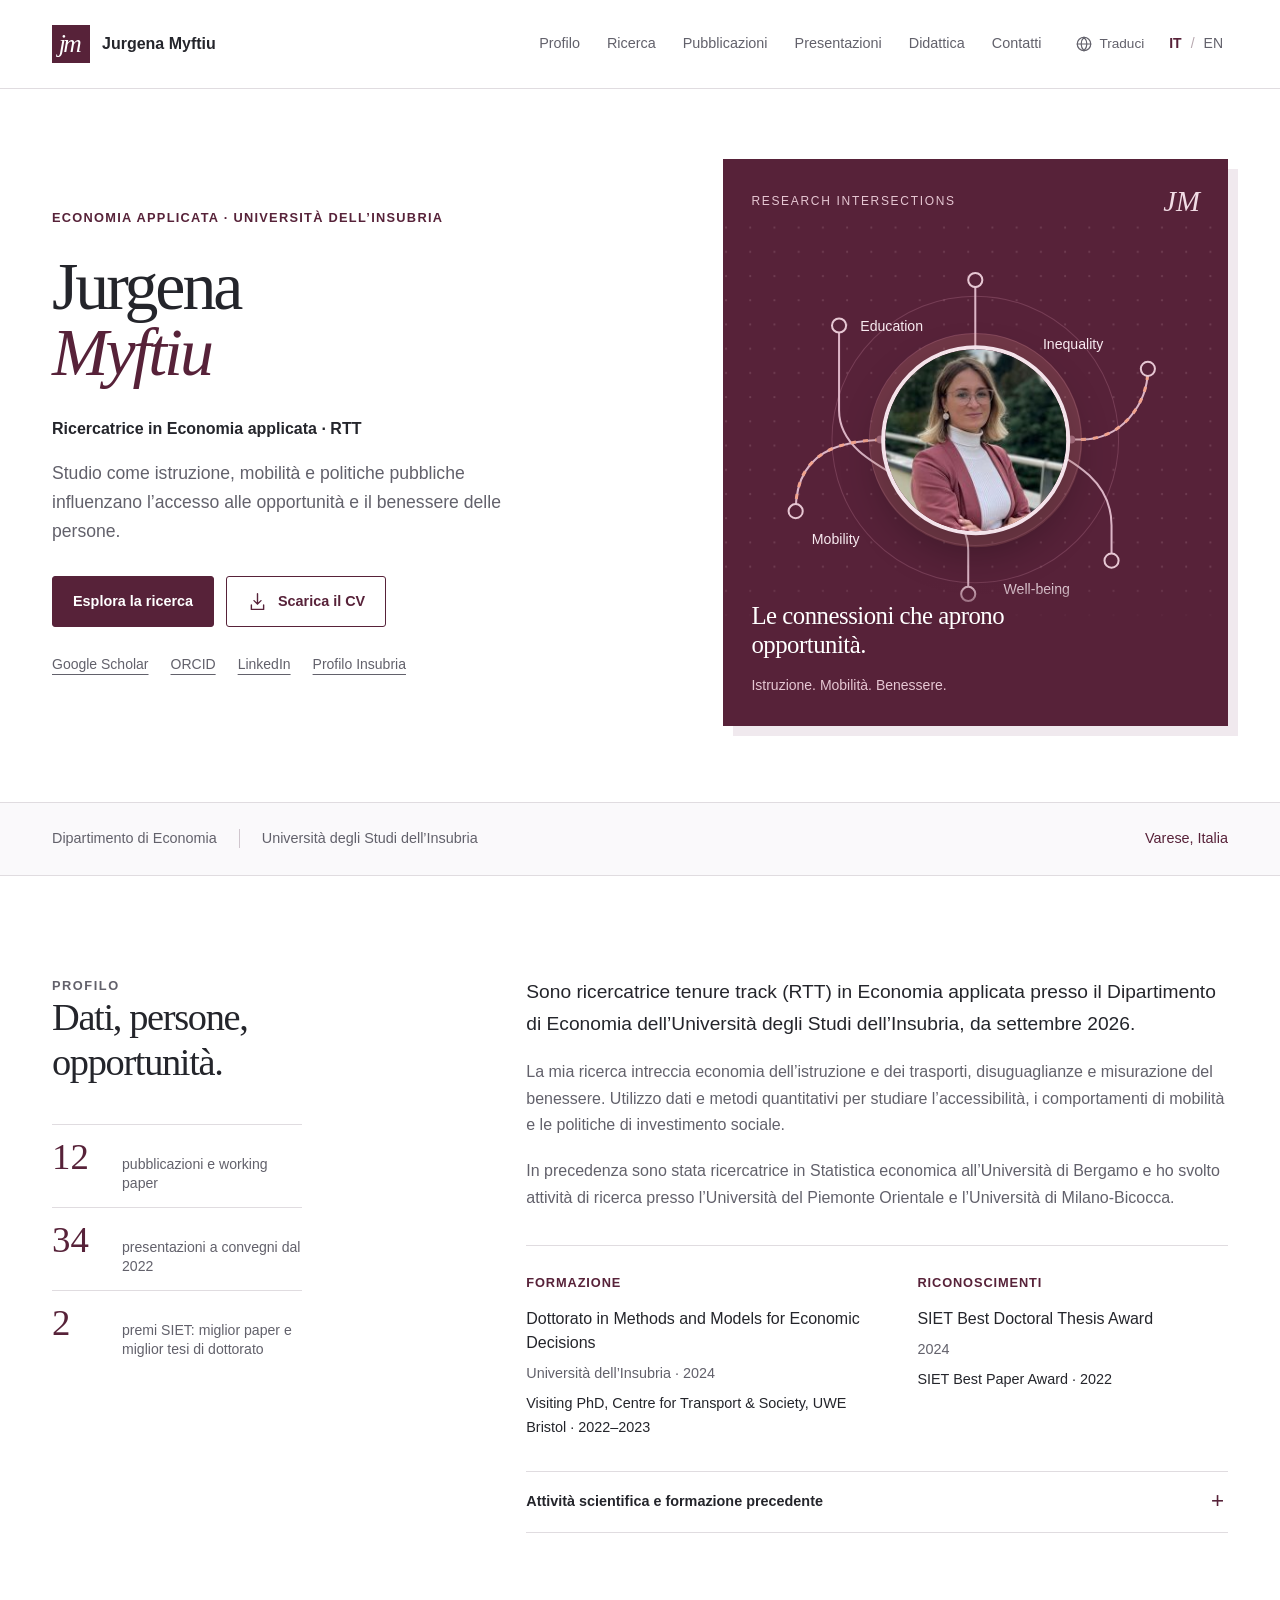
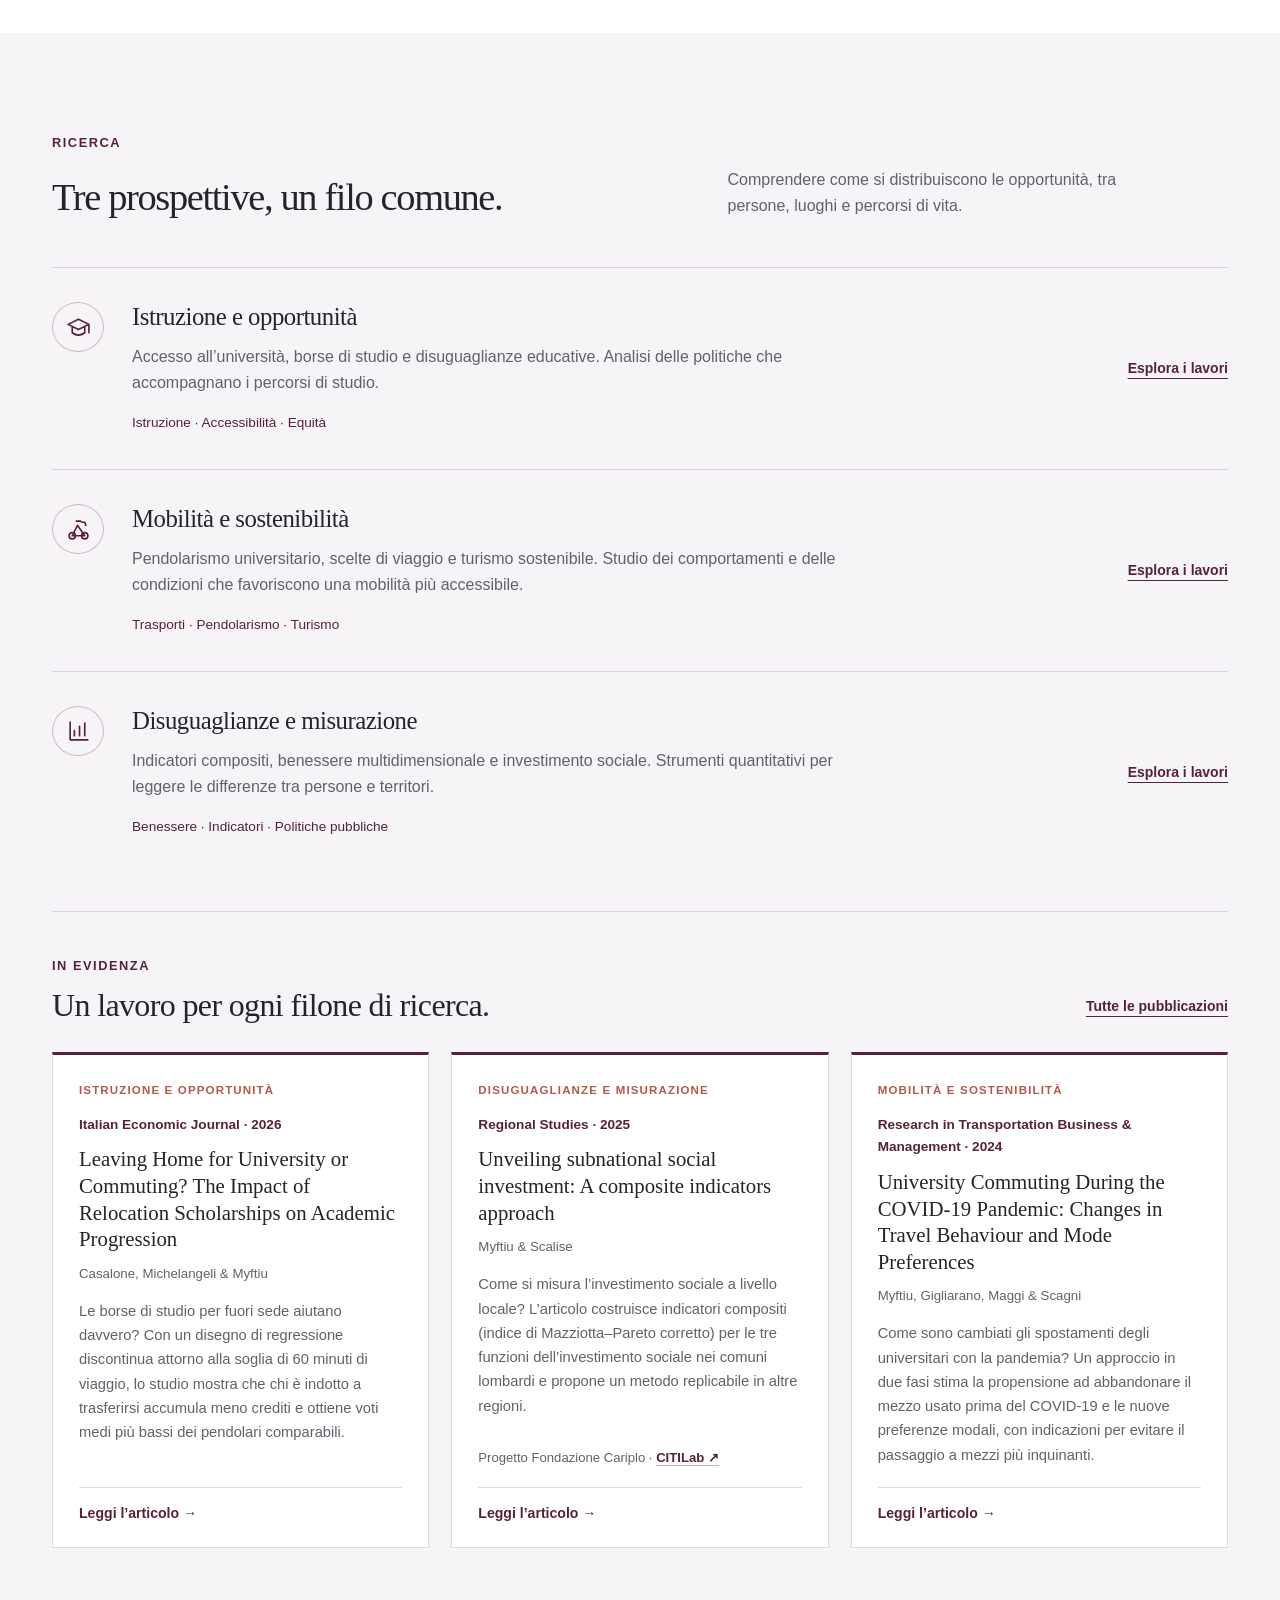
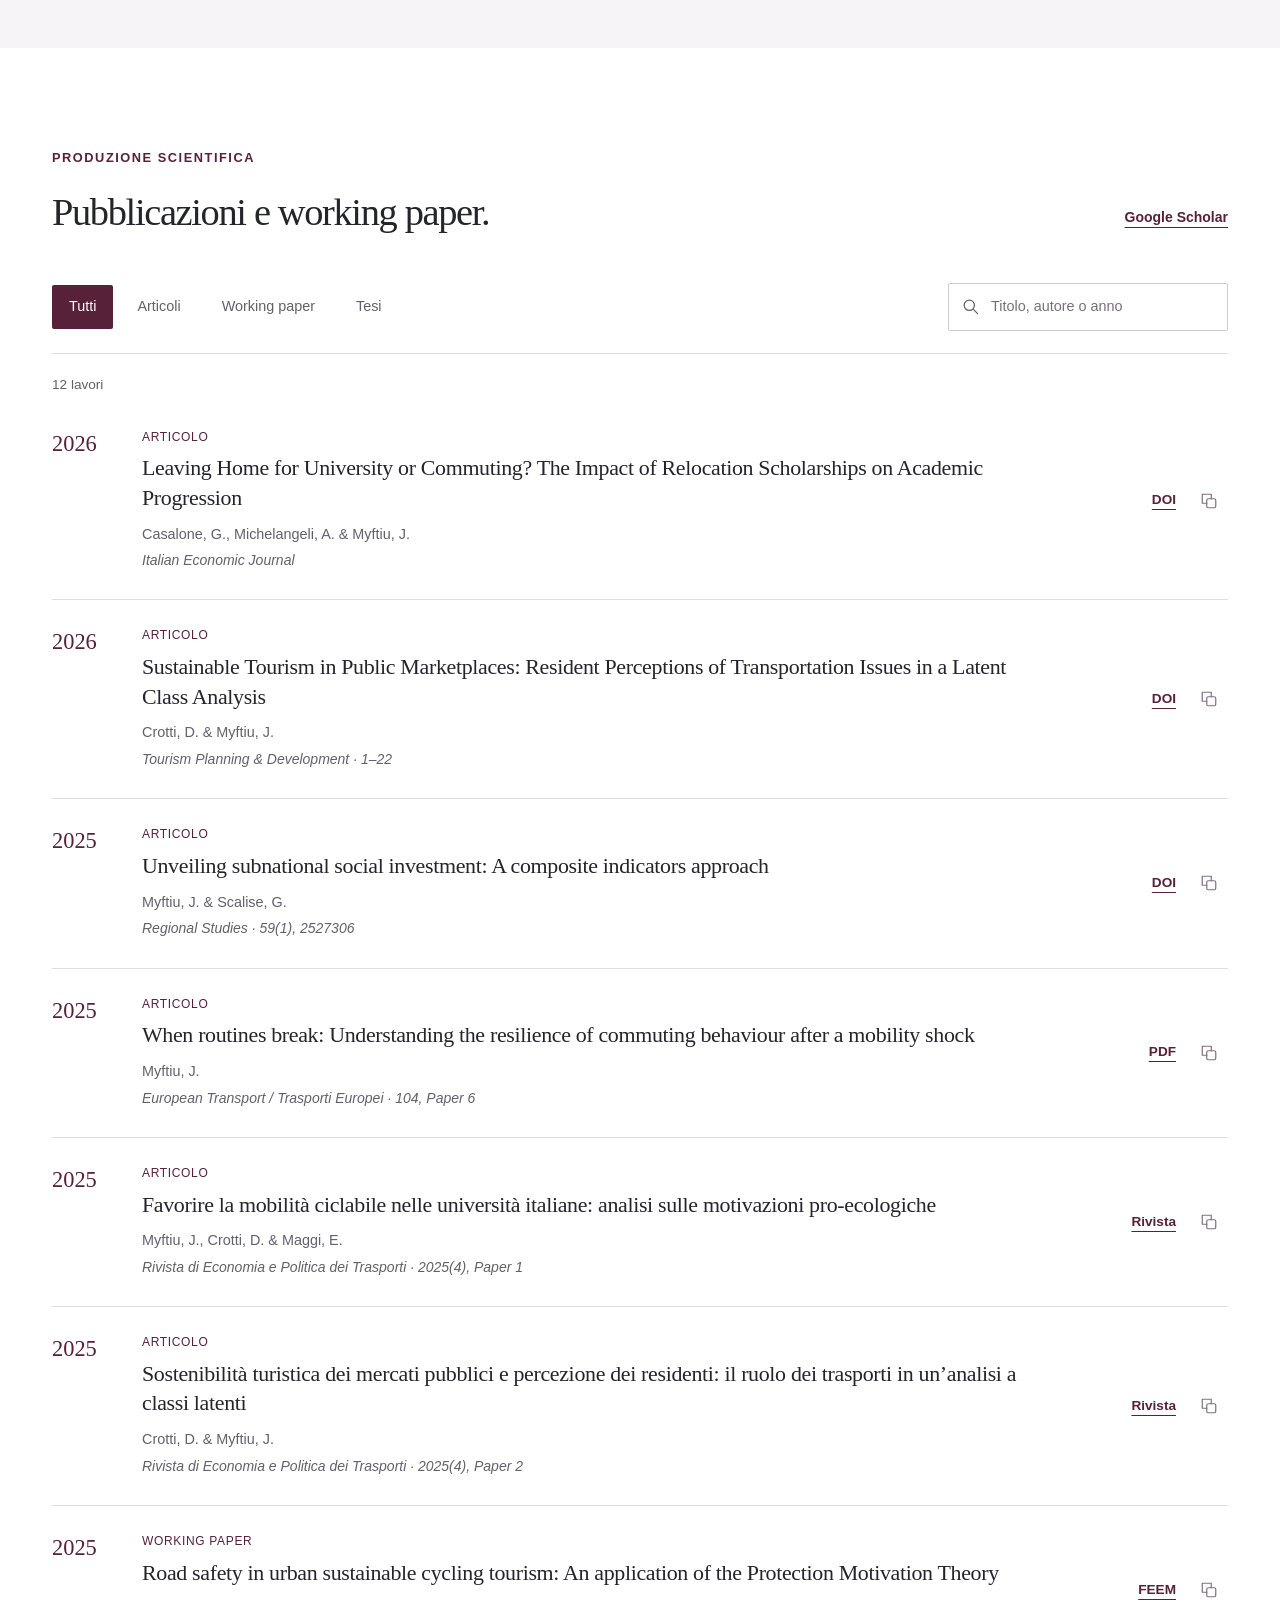
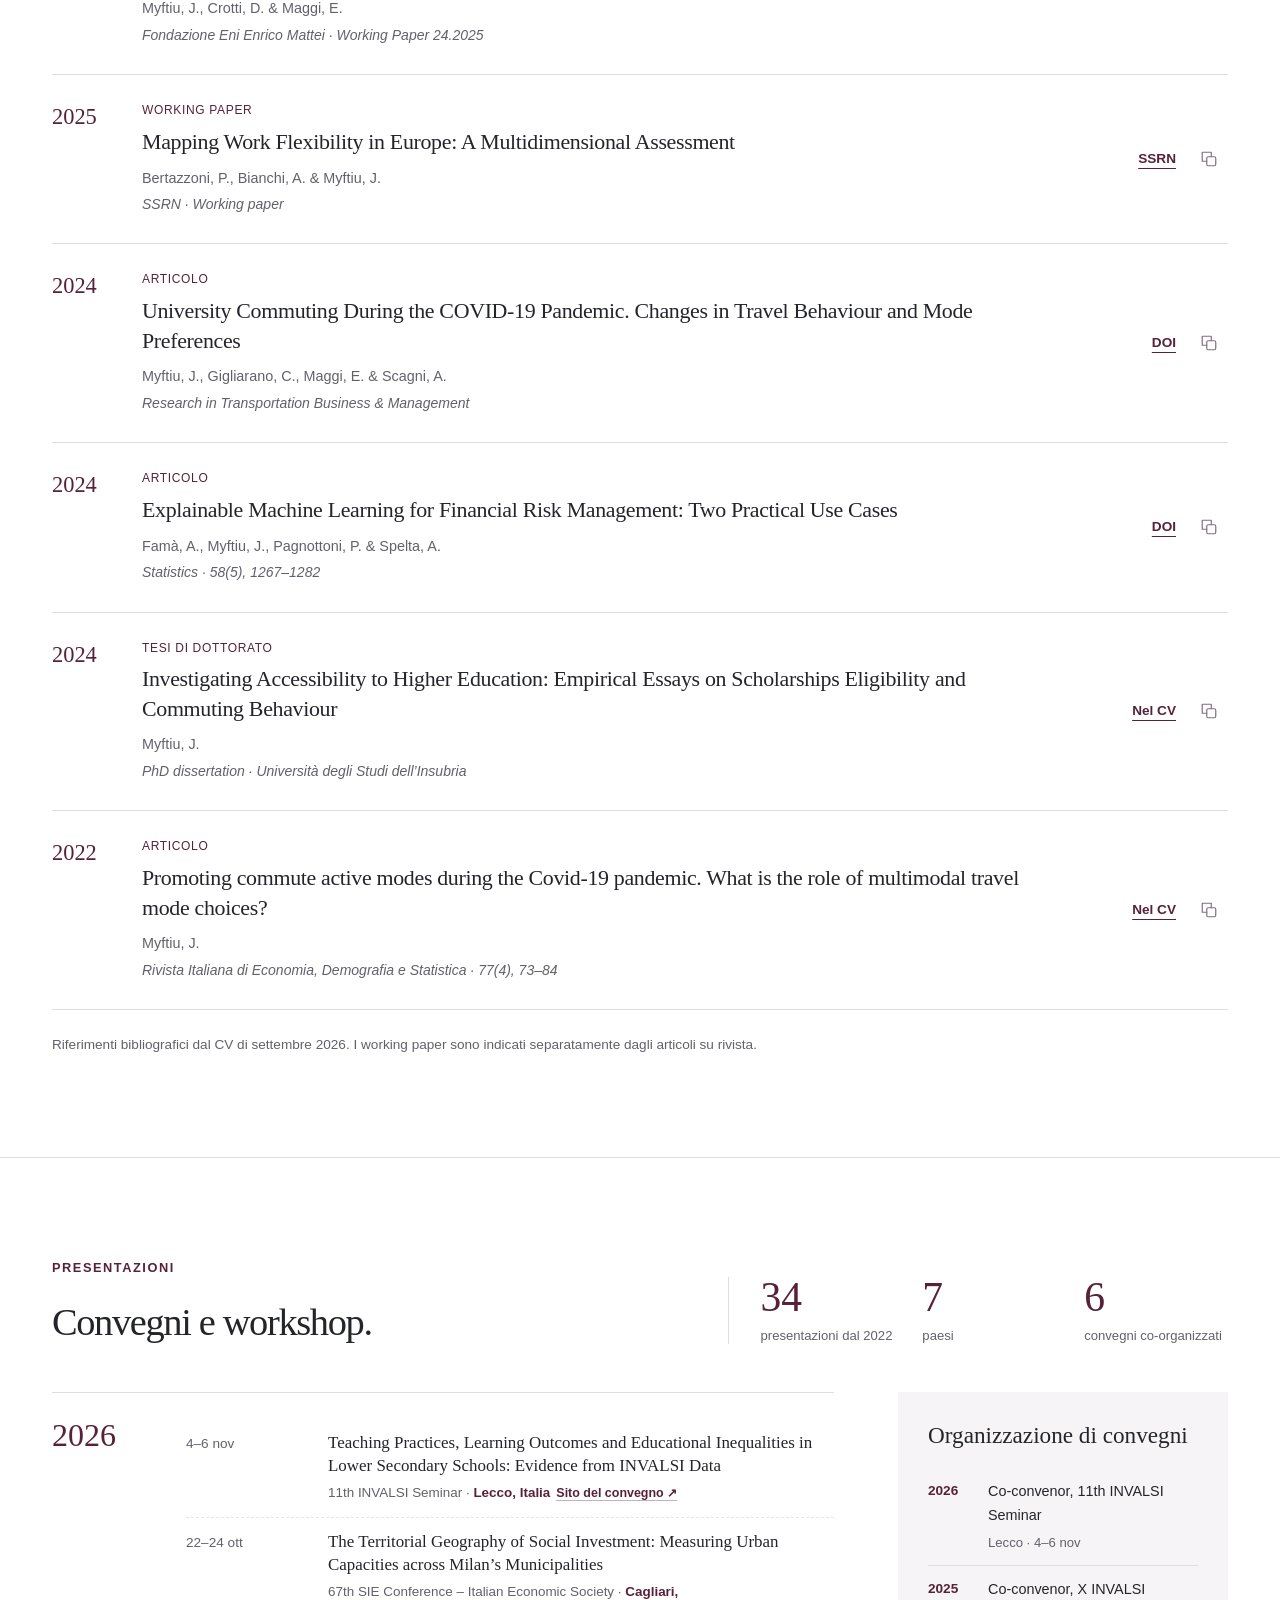
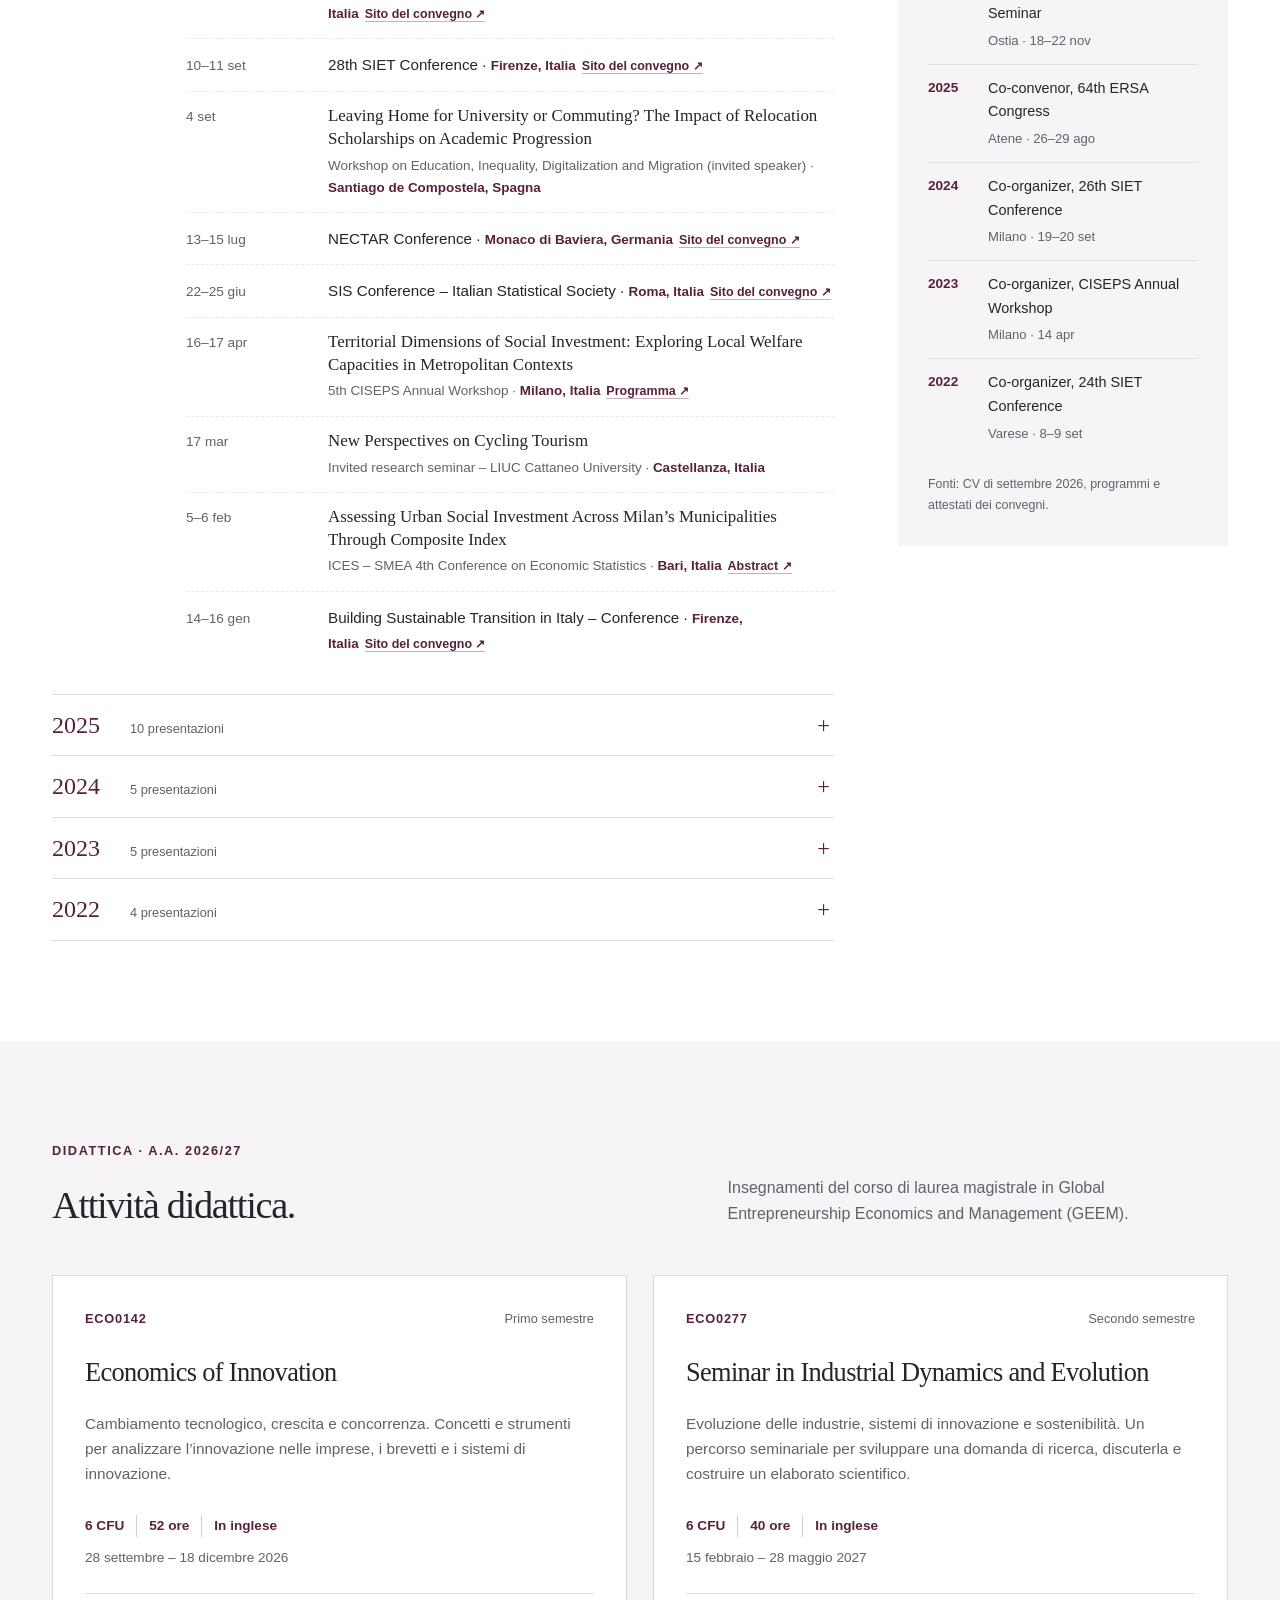
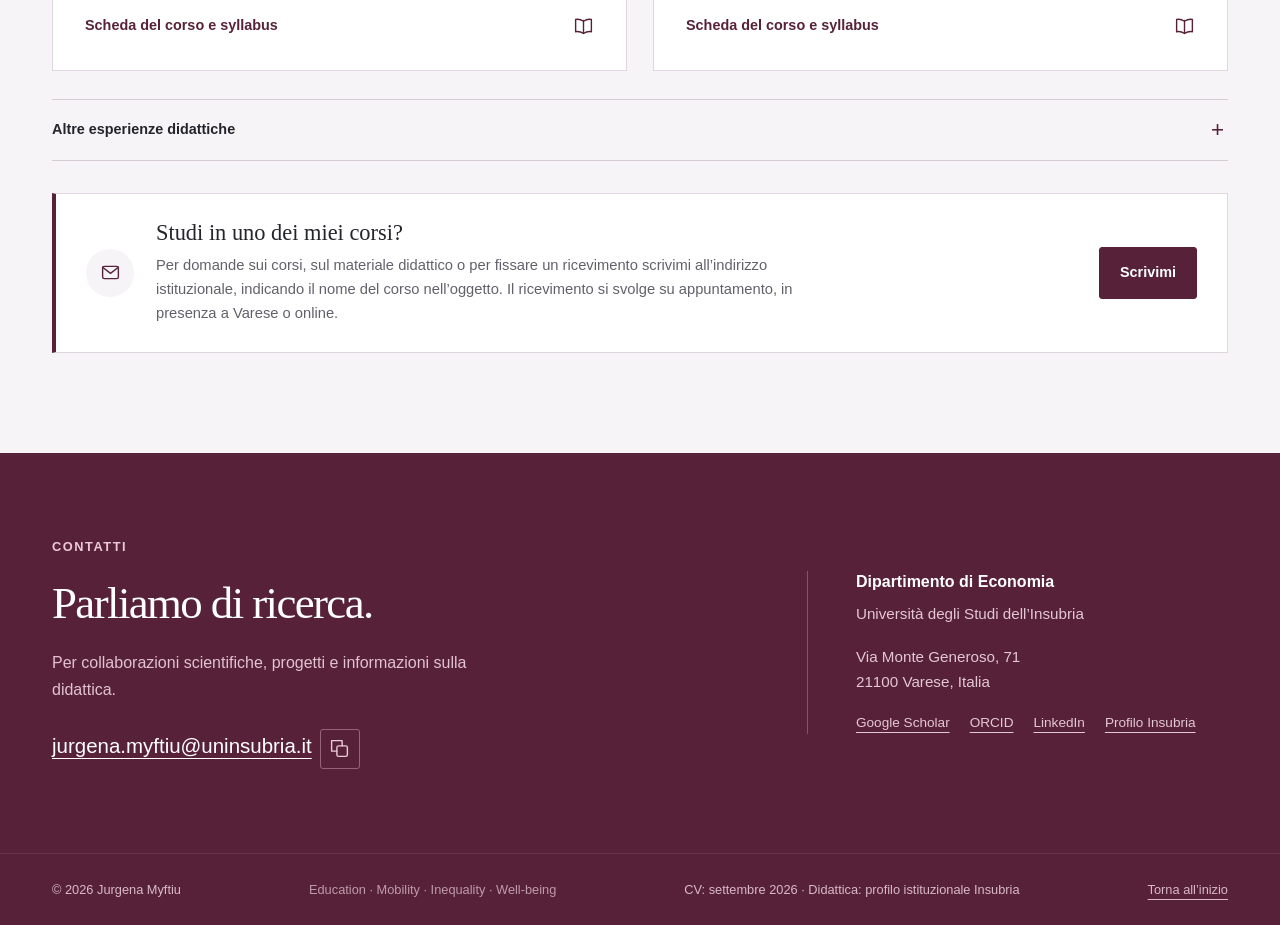
==== commit 712401c7: "Update index.html" ====
--- a/index.html
+++ b/index.html
@@ -3,6 +3,65 @@
 <title>Jurgena Myftiu | Economia applicata · Università dell’Insubria</title>
 <meta name="description" content="Jurgena Myftiu, ricercatrice RTT in Economia applicata all’Università degli Studi dell’Insubria. Ricerca su istruzione, mobilità, disuguaglianze e benessere.">
 <link rel="canonical" href="https://myftiujurgena.github.io/"><meta property="og:title" content="Jurgena Myftiu · Applied Economics"><meta property="og:description" content="Education, mobility and inequality. Research, publications and teaching at the University of Insubria."><meta property="og:type" content="profile"><meta property="profile:first_name" content="Jurgena"><meta property="profile:last_name" content="Myftiu"><meta property="og:image" content="https://myftiujurgena.github.io/assets/jurgena-myftiu-portrait.png"><meta property="og:locale" content="it_IT"><meta property="og:locale:alternate" content="en_GB"><meta name="twitter:card" content="summary"><meta property="og:url" content="https://myftiujurgena.github.io/"><link rel="icon" type="image/svg+xml" href="assets/favicon.svg"><link rel="stylesheet" href="styles.css">
+<style id="prova-css">
+/* ---- trial: lighter typography ---- */
+.hero h1{font-size:clamp(3.6rem,5.3vw,5rem);letter-spacing:-.045em}
+.section-heading h2{font-size:clamp(2.05rem,3vw,2.7rem)}
+.research-row h3{font-size:1.55rem}
+.course h3{font-size:1.65rem}
+.contact-section h2{font-size:2.8rem}
+.art-bottom p{font-size:1.55rem}
+.hero-art{box-shadow:10px 10px 0 #f0e9ee}
+/* ---- trial: portrait in hero ---- */
+.art-stage{position:absolute;inset:57px 0 auto;height:76%}
+.art-stage .network-art{position:static;inset:auto;width:100%;height:100%;display:block}
+.hero-photo{position:absolute;left:50%;top:52%;height:44%;width:auto;aspect-ratio:1;transform:translate(-50%,-50%);border-radius:50%;object-fit:cover;object-position:50% 20%;border:4px solid #f4e3ea;box-shadow:0 0 0 12px rgba(242,164,143,.16),0 18px 40px rgba(0,0,0,.28)}
+@media(max-width:960px){.art-stage{inset:65px 0 auto;height:70%}}
+@media(max-width:700px){.hero-art{aspect-ratio:.78;max-height:none}.art-stage{inset:52px 0 auto;height:66%}.art-stage .network-art{padding:0}.hero-photo{height:46%}.art-bottom p{font-size:1.35rem}}
+.profile-stats{list-style:none;margin:40px 0 0;padding:0;display:grid;gap:0;max-width:250px}
+.profile-stats li{display:flex;align-items:baseline;gap:14px;padding-block:14px;border-top:1px solid var(--line)}
+.profile-stats strong{font:400 2.3rem/1 var(--serif);color:var(--wine);min-width:56px}
+.profile-stats span{font-size:.88rem;color:var(--muted);line-height:1.35}
+@media(max-width:700px){.profile-stats{grid-template-columns:repeat(3,1fr);max-width:none;gap:12px}.profile-stats li{flex-direction:column;gap:6px}}
+/* ---- trial: featured papers ---- */
+.featured{margin-top:72px;padding-top:44px;border-top:1px solid #dad3dd}
+.featured-head{display:flex;justify-content:space-between;align-items:end;gap:30px;margin-bottom:28px}
+.featured-head .eyebrow{margin-bottom:12px}
+.featured-head h3{font:400 2rem/1.15 var(--serif);letter-spacing:-.02em;margin:0}
+.featured-grid{display:grid;grid-template-columns:repeat(3,1fr);gap:22px}
+.feature-card{background:#fff;border:1px solid #e3dbe1;border-top:3px solid var(--wine);padding:26px 26px 22px;display:flex;flex-direction:column;transition:transform .2s ease,box-shadow .2s ease}
+.feature-card:hover{transform:translateY(-3px);box-shadow:0 16px 34px rgba(87,34,57,.10)}
+.feature-strand{font-size:.72rem;font-weight:700;letter-spacing:.1em;text-transform:uppercase;color:#b4584a;margin-bottom:14px}
+.feature-venue{font-size:.85rem;color:var(--wine);font-weight:600;margin:0 0 10px}
+.feature-card h4{font:400 1.3rem/1.28 var(--serif);margin:0 0 10px;color:var(--ink)}
+.feature-authors{font-size:.83rem;color:var(--muted);margin:0 0 14px}
+.feature-summary{font-size:.92rem;color:var(--muted);margin:0 0 20px;flex:1}
+.feature-link{color:var(--wine);font-weight:600;font-size:.88rem;text-decoration:none;border-top:1px solid var(--line);padding-top:14px}
+.feature-link:hover{text-decoration:underline}
+.feature-project{font-size:.82rem;color:var(--muted);margin:-6px 0 18px}
+.feature-project a,.inline-link{color:var(--wine);font-weight:600;text-decoration:none;border-bottom:1px solid rgba(87,34,57,.35);white-space:nowrap}
+.feature-project a:hover,.inline-link:hover{border-bottom-color:var(--wine)}
+@media(max-width:1050px){.featured-grid{grid-template-columns:1fr}.featured-head{flex-direction:column;align-items:start}}
+/* ---- trial: talks with titles ---- */
+.talk{grid-template-columns:120px 1fr;gap:4px 22px;padding-block:13px}
+.talk-body{min-width:0}
+.talk-title{display:block;font:400 1.06rem/1.35 var(--serif);color:var(--ink)}
+.talk-title+.talk-title{margin-top:4px}
+.talk-meta{display:block;font-size:.84rem;color:var(--muted);margin-top:4px}
+.talk-meta .talk-place{color:var(--wine);font-weight:600;font-size:.84rem;text-align:left}
+.talk.no-title .talk-meta{font-size:.95rem;color:var(--ink);margin-top:0}
+.talk-badge{display:inline-block;font:700 .66rem/1 var(--sans);letter-spacing:.08em;text-transform:uppercase;color:#fff;background:#b4584a;padding:4px 7px;margin-left:8px;vertical-align:2px}
+.talks-years{border-top:1px solid var(--line)}
+.talks-years details{border-bottom:1px solid var(--line)}
+.talks-years summary{font:400 1.5rem/1 var(--serif);color:var(--wine);padding-block:18px;justify-content:flex-start;align-items:baseline}
+.talks-years summary:after{margin-left:auto}
+.talks-years summary small{font:500 .8rem var(--sans);color:var(--muted);margin-left:12px;letter-spacing:0}
+.talks-years .talk-list{padding:0 0 14px 142px}
+.talk-year .talk-list{padding:0}
+@media(max-width:640px){.talk{grid-template-columns:1fr}.talks-years .talk-list{padding-left:0}}
+.talk-link{color:var(--wine);font-weight:600;font-size:.78rem;text-decoration:none;border-bottom:1px solid rgba(87,34,57,.35);white-space:nowrap;margin-left:6px}
+.talk-link:hover{border-bottom-color:var(--wine)}
+</style>
 <script type="application/ld+json">{"@context":"https://schema.org","@type":"ProfilePage","mainEntity":{"@type":"Person","name":"Jurgena Myftiu","image":"https://myftiujurgena.github.io/assets/jurgena-myftiu-portrait.png","jobTitle":"Assistant Professor in Applied Economics (Tenure Track)","affiliation":{"@type":"CollegeOrUniversity","name":"Università degli Studi dell’Insubria"},"email":"jurgena.myftiu@uninsubria.it","url":"https://myftiujurgena.github.io","sameAs":["https://uninsubria.unifind.cineca.it/individual?uri=http%3A%2F%2Firises.uninsubria.it%2Fresource%2Fperson%2F134957","https://scholar.google.com/citations?user=8hhi8RQAAAAJ&hl=it","https://orcid.org/0009-0006-5703-1846","https://www.linkedin.com/in/jurgena-myftiu-4376b6173/"],"knowsAbout":["Applied Economics","Education","Commuting","Social Investment","Composite Indicators","Sustainable Tourism"]}}</script>
 <script src="app.js" defer></script><script src="extras.js" defer></script></head><body>
 <a href="#main" class="skip-link"><span data-it="Vai al contenuto" data-en="Skip to content" >Vai al contenuto</span></a>
@@ -10,14 +69,14 @@
 <main id="main">
 <section class="hero container" id="home"><div class="hero-content"><p data-it="Economia applicata · Università dell’Insubria" data-en="Applied economics · University of Insubria" class="eyebrow">Economia applicata · Università dell’Insubria</p><h1>Jurgena<br><em>Myftiu</em></h1><p data-it="Ricercatrice in Economia applicata · RTT" data-en="Assistant Professor in Applied Economics · Tenure Track" class="hero-role">Ricercatrice in Economia applicata · RTT</p><p data-it="Studio come istruzione, mobilità e politiche pubbliche influenzano l’accesso alle opportunità e il benessere delle persone." data-en="I study how education, mobility and public policy shape access to opportunities and people’s well-being." class="hero-description">Studio come istruzione, mobilità e politiche pubbliche influenzano l’accesso alle opportunità e il benessere delle persone.</p><div class="hero-actions"><a href="#ricerca" class="button button-primary"><span data-it="Esplora la ricerca" data-en="Explore my research" >Esplora la ricerca</span></a><a href="assets/jurgena-myftiu-cv.pdf" class="button button-outline" download="Jurgena-Myftiu-CV.pdf"><svg class="icon " viewBox="0 0 24 24" fill="none" stroke="currentColor" stroke-width="1.6" stroke-linecap="round" stroke-linejoin="round" aria-hidden="true"><path d="M12 3v12m-4-4 4 4 4-4M5 16v5h14v-5"/></svg><span data-it="Scarica il CV" data-en="Download CV" >Scarica il CV</span></a></div><div class="profile-links"><a href="https://scholar.google.com/citations?user=8hhi8RQAAAAJ&amp;hl=it" target="_blank" rel="noopener noreferrer">Google Scholar</a><a href="https://orcid.org/0009-0006-5703-1846" target="_blank" rel="noopener noreferrer">ORCID</a><a href="https://www.linkedin.com/in/jurgena-myftiu-4376b6173/" target="_blank" rel="noopener noreferrer">LinkedIn</a><a href="https://uninsubria.unifind.cineca.it/individual?uri=http%3A%2F%2Firises.uninsubria.it%2Fresource%2Fperson%2F134957" target="_blank" rel="noopener noreferrer"><span data-it="Profilo Insubria" data-en="Insubria profile" >Profilo Insubria</span></a></div></div>
 <div class="hero-art" role="img" aria-label="Illustrazione di connessioni tra istruzione, mobilità e benessere" data-aria-it="Illustrazione di connessioni tra istruzione, mobilità e benessere" data-aria-en="Illustration of connections between education, mobility and well-being">
-<div class="art-top"><span>RESEARCH INTERSECTIONS</span><span class="art-monogram">JM</span></div><svg viewBox="0 0 500 410" class="network-art" aria-hidden="true"><defs><pattern id="dots" width="24" height="24" patternUnits="userSpaceOnUse"><circle cx="3" cy="3" r="1" fill="#e6bdc9" opacity=".18"/></pattern></defs><rect width="500" height="410" fill="url(#dots)"/><circle cx="250" cy="213" r="142" stroke="#a56680" fill="none" opacity=".4"/><circle cx="250" cy="213" r="105" stroke="#a56680" fill="none" opacity=".35"/><path d="M72 284C72 213 135 213 177 213H355c39 0 66-34 66-70M115 100v84c0 68 128 70 128 139v43M385 333v-35c0-84-135-76-135-151V55" stroke="#dcb5c6" stroke-width="2" fill="none"/><path d="M72 284C72 213 135 213 177 213H355c39 0 66-34 66-70" stroke="#f2a48f" stroke-width="3" fill="none" stroke-dasharray="5 7"/><circle cx="250" cy="213" r="35" fill="#6e324c" stroke="#e9c5d3" stroke-width="1.5"/><circle cx="250" cy="213" r="7" fill="#f2a48f"/><g fill="#572239" stroke="#e6c7d3" stroke-width="2"><circle cx="115" cy="100" r="7"/><circle cx="72" cy="284" r="7"/><circle cx="421" cy="143" r="7"/><circle cx="385" cy="333" r="7"/><circle cx="250" cy="55" r="7"/><circle cx="243" cy="366" r="7"/></g><g fill="#f8eaf0" font-family="Segoe UI,Arial,sans-serif" font-size="14"><text x="136" y="105">Education</text><text x="88" y="317">Mobility</text><text x="317" y="123">Inequality</text><text x="278" y="366">Well-being</text></g><g fill="#9c667e"><circle cx="156" cy="213" r="4"/><circle cx="345" cy="213" r="4"/><circle cx="293" cy="279" r="4"/></g></svg>
+<div class="art-top"><span>RESEARCH INTERSECTIONS</span><span class="art-monogram">JM</span></div><div class="art-stage"><svg viewBox="0 0 500 410" class="network-art" aria-hidden="true"><defs><pattern id="dots" width="24" height="24" patternUnits="userSpaceOnUse"><circle cx="3" cy="3" r="1" fill="#e6bdc9" opacity=".18"/></pattern></defs><rect width="500" height="410" fill="url(#dots)"/><circle cx="250" cy="213" r="142" stroke="#a56680" fill="none" opacity=".4"/><circle cx="250" cy="213" r="105" stroke="#a56680" fill="none" opacity=".35"/><path d="M72 284C72 213 135 213 177 213H355c39 0 66-34 66-70M115 100v84c0 68 128 70 128 139v43M385 333v-35c0-84-135-76-135-151V55" stroke="#dcb5c6" stroke-width="2" fill="none"/><path d="M72 284C72 213 135 213 177 213H355c39 0 66-34 66-70" stroke="#f2a48f" stroke-width="3" fill="none" stroke-dasharray="5 7"/><circle cx="250" cy="213" r="35" fill="#6e324c" stroke="#e9c5d3" stroke-width="1.5"/><circle cx="250" cy="213" r="7" fill="#f2a48f"/><g fill="#572239" stroke="#e6c7d3" stroke-width="2"><circle cx="115" cy="100" r="7"/><circle cx="72" cy="284" r="7"/><circle cx="421" cy="143" r="7"/><circle cx="385" cy="333" r="7"/><circle cx="250" cy="55" r="7"/><circle cx="243" cy="366" r="7"/></g><g fill="#f8eaf0" font-family="Segoe UI,Arial,sans-serif" font-size="14"><text x="136" y="105">Education</text><text x="88" y="317">Mobility</text><text x="317" y="123">Inequality</text><text x="278" y="366">Well-being</text></g><g fill="#9c667e"><circle cx="156" cy="213" r="4"/><circle cx="345" cy="213" r="4"/><circle cx="293" cy="279" r="4"/></g></svg><img class="hero-photo" src="assets/jurgena-myftiu-portrait.png" alt="Jurgena Myftiu" width="194" height="256" decoding="async" fetchpriority="high"></div>
 <div class="art-bottom"><p data-it="Le connessioni che aprono opportunità." data-en="The connections that open opportunities." >Le connessioni che aprono opportunità.</p><span data-it="Istruzione. Mobilità. Benessere." data-en="Education. Mobility. Well-being." >Istruzione. Mobilità. Benessere.</span></div></div>
 </section>
 <div class="affiliation-bar"><div class="container affiliation-inner"><span data-it="Dipartimento di Economia" data-en="Department of Economics" >Dipartimento di Economia</span><span class="affiliation-divider" aria-hidden="true"></span><span data-it="Università degli Studi dell’Insubria" data-en="University of Insubria" >Università degli Studi dell’Insubria</span><span class="affiliation-location">Varese, Italia</span></div></div>
-<section id="profilo" class="section container about"><div class="section-heading"><p data-it="Profilo" data-en="About" class="eyebrow">Profilo</p><h2 data-it="Dati, persone, opportunità." data-en="Data, people, opportunity." >Dati, persone, opportunità.</h2><figure class="profile-portrait"><img src="assets/jurgena-myftiu-portrait.png" alt="Jurgena Myftiu" width="194" height="256" loading="lazy" decoding="async"></figure></div><div class="about-content"><p data-it="Sono ricercatrice tenure track (RTT) in Economia applicata presso il Dipartimento di Economia dell’Università degli Studi dell’Insubria, da settembre 2026." data-en="I am a tenure-track Assistant Professor in Applied Economics in the Department of Economics at the University of Insubria, since September 2026." class="lead">Sono ricercatrice tenure track (RTT) in Economia applicata presso il Dipartimento di Economia dell’Università degli Studi dell’Insubria, da settembre 2026.</p><p data-it="La mia ricerca intreccia economia dell’istruzione e dei trasporti, disuguaglianze e misurazione del benessere. Utilizzo dati e metodi quantitativi per studiare l’accessibilità, i comportamenti di mobilità e le politiche di investimento sociale." data-en="My research connects the economics of education and transport with inequality and well-being measurement. I use data and quantitative methods to study accessibility, mobility behaviours and social investment policies." >La mia ricerca intreccia economia dell’istruzione e dei trasporti, disuguaglianze e misurazione del benessere. Utilizzo dati e metodi quantitativi per studiare l’accessibilità, i comportamenti di mobilità e le politiche di investimento sociale.</p><p data-it="In precedenza sono stata ricercatrice in Statistica economica all’Università di Bergamo e ho svolto attività di ricerca presso l’Università del Piemonte Orientale e l’Università di Milano-Bicocca." data-en="Previously, I was an Assistant Professor in Economic Statistics at the University of Bergamo and held research positions at the University of Piemonte Orientale and the University of Milano-Bicocca." >In precedenza sono stata ricercatrice in Statistica economica all’Università di Bergamo e ho svolto attività di ricerca presso l’Università del Piemonte Orientale e l’Università di Milano-Bicocca.</p>
+<section id="profilo" class="section container about"><div class="section-heading"><p data-it="Profilo" data-en="About" class="eyebrow">Profilo</p><h2 data-it="Dati, persone, opportunità." data-en="Data, people, opportunity." >Dati, persone, opportunità.</h2><ul class="profile-stats"><li><strong>12</strong><span data-it="pubblicazioni e working paper" data-en="publications and working papers">pubblicazioni e working paper</span></li><li><strong>34</strong><span data-it="presentazioni a convegni dal 2022" data-en="conference talks since 2022">presentazioni a convegni dal 2022</span></li><li><strong>2</strong><span data-it="premi SIET: miglior paper e miglior tesi di dottorato" data-en="SIET awards: best paper and best PhD thesis">premi SIET: miglior paper e miglior tesi di dottorato</span></li></ul></div><div class="about-content"><p data-it="Sono ricercatrice tenure track (RTT) in Economia applicata presso il Dipartimento di Economia dell’Università degli Studi dell’Insubria, da settembre 2026." data-en="I am a tenure-track Assistant Professor in Applied Economics in the Department of Economics at the University of Insubria, since September 2026." class="lead">Sono ricercatrice tenure track (RTT) in Economia applicata presso il Dipartimento di Economia dell’Università degli Studi dell’Insubria, da settembre 2026.</p><p data-it="La mia ricerca intreccia economia dell’istruzione e dei trasporti, disuguaglianze e misurazione del benessere. Utilizzo dati e metodi quantitativi per studiare l’accessibilità, i comportamenti di mobilità e le politiche di investimento sociale." data-en="My research connects the economics of education and transport with inequality and well-being measurement. I use data and quantitative methods to study accessibility, mobility behaviours and social investment policies." >La mia ricerca intreccia economia dell’istruzione e dei trasporti, disuguaglianze e misurazione del benessere. Utilizzo dati e metodi quantitativi per studiare l’accessibilità, i comportamenti di mobilità e le politiche di investimento sociale.</p><p data-it="In precedenza sono stata ricercatrice in Statistica economica all’Università di Bergamo e ho svolto attività di ricerca presso l’Università del Piemonte Orientale e l’Università di Milano-Bicocca." data-en="Previously, I was an Assistant Professor in Economic Statistics at the University of Bergamo and held research positions at the University of Piemonte Orientale and the University of Milano-Bicocca." >In precedenza sono stata ricercatrice in Statistica economica all’Università di Bergamo e ho svolto attività di ricerca presso l’Università del Piemonte Orientale e l’Università di Milano-Bicocca.</p>
 <div class="about-facts"><div><h3 data-it="Formazione" data-en="Education" >Formazione</h3><p data-it="Dottorato in Methods and Models for Economic Decisions" data-en="PhD in Methods and Models for Economic Decisions" class="fact-title">Dottorato in Methods and Models for Economic Decisions</p><p data-it="Università dell’Insubria · 2024" data-en="University of Insubria · 2024" class="muted">Università dell’Insubria · 2024</p><p data-it="Visiting PhD, Centre for Transport &amp; Society, UWE Bristol · 2022–2023" data-en="Visiting PhD, Centre for Transport &amp; Society, UWE Bristol · 2022–2023" class="small">Visiting PhD, Centre for Transport &amp; Society, UWE Bristol · 2022–2023</p></div><div><h3 data-it="Riconoscimenti" data-en="Recognition" >Riconoscimenti</h3><p class="fact-title">SIET Best Doctoral Thesis Award</p><p class="muted">2024</p><p data-it="SIET Best Paper Award · 2022" data-en="SIET Best Paper Award · 2022" class="small">SIET Best Paper Award · 2022</p></div></div>
-<details class="profile-details"><summary><span data-it="Attività scientifica e formazione precedente" data-en="Academic service and earlier education" >Attività scientifica e formazione precedente</span></summary><div class="details-content"><ul><li><span data-it="Associate Editor, Rivista di Economia e Politica dei Trasporti (REPoT), dal 2025." data-en="Associate Editor, Rivista di Economia e Politica dei Trasporti (REPoT), since 2025." >Associate Editor, Rivista di Economia e Politica dei Trasporti (REPoT), dal 2025.</span></li><li><span data-it="Membro del Gruppo di lavoro Mobilità RUS, sottogruppo SG3, dal 2025." data-en="Member of the RUS Mobility Working Group, subgroup SG3, since 2025." >Membro del Gruppo di lavoro Mobilità RUS, sottogruppo SG3, dal 2025.</span></li><li><span data-it="Laurea magistrale in Scienze statistiche ed economiche, Università di Milano-Bicocca · 2020." data-en="MSc in Statistical and Economic Sciences, University of Milano-Bicocca · 2020." >Laurea magistrale in Scienze statistiche ed economiche, Università di Milano-Bicocca · 2020.</span></li><li><span data-it="Laurea in Finanza, assicurazioni e impresa, Università di Bologna · 2017." data-en="BSc in Finance, Insurance and Enterprise, University of Bologna · 2017." >Laurea in Finanza, assicurazioni e impresa, Università di Bologna · 2017.</span></li><li><span data-it="Erasmus Traineeship, ESSEC Business School, Parigi · 2019." data-en="Erasmus Traineeship, ESSEC Business School, Paris · 2019.">Erasmus Traineeship, ESSEC Business School, Parigi · 2019.</span></li><li><span data-it="Cultrice della materia in Macroeconomia, Università dell’Insubria, dal 2023." data-en="Teaching expert (cultore della materia) in Macroeconomics, University of Insubria, since 2023.">Cultrice della materia in Macroeconomia, Università dell’Insubria, dal 2023.</span></li><li><span data-it="Selezionata tra i candidati al Premio SIE per le migliori tesi di dottorato in economia (XXIV edizione) · 2024." data-en="Shortlisted for the SIE Prize for the best PhD theses in economics (24th edition) · 2024.">Selezionata tra i candidati al Premio SIE per le migliori tesi di dottorato in economia (XXIV edizione) · 2024.</span></li><li><span data-it="Progetti finanziati da Fondazione Cariplo: disuguaglianze educative e ruolo delle scuole (2022-1548, 2024–2025); CITILab, investimento sociale e inclusione lavorativa (2022-1301, 2023–2024); scenari di povertà e vulnerabilità post-COVID (2020-4216, 2021–2022)." data-en="Cariplo Foundation funded projects: schools and educational inequalities (2022-1548, 2024–2025); CITILab, social investment and labour-market inclusion (2022-1301, 2023–2024); post-COVID poverty and vulnerability scenarios (2020-4216, 2021–2022).">Progetti finanziati da Fondazione Cariplo: disuguaglianze educative e ruolo delle scuole (2022-1548, 2024–2025); CITILab, investimento sociale e inclusione lavorativa (2022-1301, 2023–2024); scenari di povertà e vulnerabilità post-COVID (2020-4216, 2021–2022).</span></li><li><span data-it="Lingue: albanese e italiano (madrelingua), inglese (fluente), francese (base)." data-en="Languages: Albanian and Italian (native), English (fluent), French (basic).">Lingue: albanese e italiano (madrelingua), inglese (fluente), francese (base).</span></li></ul></div></details></div></section>
-<section id="ricerca" class="research-section"><div class="container section"><div class="section-heading research-heading"><div><p data-it="Ricerca" data-en="Research" class="eyebrow">Ricerca</p><h2 data-it="Tre prospettive, un filo comune." data-en="Three perspectives, one common thread." >Tre prospettive, un filo comune.</h2></div><p data-it="Comprendere come si distribuiscono le opportunità, tra persone, luoghi e percorsi di vita." data-en="Understanding how opportunities are distributed across people, places and life paths." >Comprendere come si distribuiscono le opportunità, tra persone, luoghi e percorsi di vita.</p></div><div class="research-list"><article class="research-row"><div class="research-icon"><svg class="icon " viewBox="0 0 24 24" fill="none" stroke="currentColor" stroke-width="1.6" stroke-linecap="round" stroke-linejoin="round" aria-hidden="true"><path d="m2 9 10-5 10 5-10 5L2 9Zm4 2v6c4 3 8 3 12 0v-6M22 9v8"/></svg></div><div><h3 data-it="Istruzione e opportunità" data-en="Education and opportunity" >Istruzione e opportunità</h3><p data-it="Accesso all’università, borse di studio e disuguaglianze educative. Analisi delle politiche che accompagnano i percorsi di studio." data-en="Access to university, scholarships and educational inequalities. Analysis of policies supporting students’ educational pathways." >Accesso all’università, borse di studio e disuguaglianze educative. Analisi delle politiche che accompagnano i percorsi di studio.</p><span data-it="Istruzione · Accessibilità · Equità" data-en="Education · Accessibility · Equity" class="topic-meta">Istruzione · Accessibilità · Equità</span></div><button class="text-link research-filter" type="button" data-topic="education"><span data-it="Esplora i lavori" data-en="Explore papers" >Esplora i lavori</span></button></article><article class="research-row"><div class="research-icon"><svg class="icon " viewBox="0 0 24 24" fill="none" stroke="currentColor" stroke-width="1.6" stroke-linecap="round" stroke-linejoin="round" aria-hidden="true"><circle cx="6" cy="18" r="3"/><circle cx="18" cy="18" r="3"/><path d="m6 18 5-10 7 10H6m4-14h4m1 1h3l1 3"/></svg></div><div><h3 data-it="Mobilità e sostenibilità" data-en="Mobility and sustainability" >Mobilità e sostenibilità</h3><p data-it="Pendolarismo universitario, scelte di viaggio e turismo sostenibile. Studio dei comportamenti e delle condizioni che favoriscono una mobilità più accessibile." data-en="University commuting, travel choices and sustainable tourism. Studying behaviours and the conditions supporting more accessible mobility." >Pendolarismo universitario, scelte di viaggio e turismo sostenibile. Studio dei comportamenti e delle condizioni che favoriscono una mobilità più accessibile.</p><span data-it="Trasporti · Pendolarismo · Turismo" data-en="Transport · Commuting · Tourism" class="topic-meta">Trasporti · Pendolarismo · Turismo</span></div><button class="text-link research-filter" type="button" data-topic="mobility"><span data-it="Esplora i lavori" data-en="Explore papers" >Esplora i lavori</span></button></article><article class="research-row"><div class="research-icon"><svg class="icon " viewBox="0 0 24 24" fill="none" stroke="currentColor" stroke-width="1.6" stroke-linecap="round" stroke-linejoin="round" aria-hidden="true"><path d="M4 3v17h17M8 16v-5m5 5V7m5 9V4"/></svg></div><div><h3 data-it="Disuguaglianze e misurazione" data-en="Inequality and measurement" >Disuguaglianze e misurazione</h3><p data-it="Indicatori compositi, benessere multidimensionale e investimento sociale. Strumenti quantitativi per leggere le differenze tra persone e territori." data-en="Composite indicators, multidimensional well-being and social investment. Quantitative tools to understand differences across people and places." >Indicatori compositi, benessere multidimensionale e investimento sociale. Strumenti quantitativi per leggere le differenze tra persone e territori.</p><span data-it="Benessere · Indicatori · Politiche pubbliche" data-en="Well-being · Indicators · Public policy" class="topic-meta">Benessere · Indicatori · Politiche pubbliche</span></div><button class="text-link research-filter" type="button" data-topic="inequality"><span data-it="Esplora i lavori" data-en="Explore papers" >Esplora i lavori</span></button></article></div></div></section>
+<details class="profile-details"><summary><span data-it="Attività scientifica e formazione precedente" data-en="Academic service and earlier education" >Attività scientifica e formazione precedente</span></summary><div class="details-content"><ul><li><span data-it="Associate Editor, Rivista di Economia e Politica dei Trasporti (REPoT), dal 2025." data-en="Associate Editor, Rivista di Economia e Politica dei Trasporti (REPoT), since 2025." >Associate Editor, Rivista di Economia e Politica dei Trasporti (REPoT), dal 2025.</span></li><li><span data-it="Membro del Gruppo di lavoro Mobilità RUS, sottogruppo SG3, dal 2025." data-en="Member of the RUS Mobility Working Group, subgroup SG3, since 2025." >Membro del Gruppo di lavoro Mobilità RUS, sottogruppo SG3, dal 2025.</span></li><li><span data-it="Laurea magistrale in Scienze statistiche ed economiche, Università di Milano-Bicocca · 2020." data-en="MSc in Statistical and Economic Sciences, University of Milano-Bicocca · 2020." >Laurea magistrale in Scienze statistiche ed economiche, Università di Milano-Bicocca · 2020.</span></li><li><span data-it="Laurea in Finanza, assicurazioni e impresa, Università di Bologna · 2017." data-en="BSc in Finance, Insurance and Enterprise, University of Bologna · 2017." >Laurea in Finanza, assicurazioni e impresa, Università di Bologna · 2017.</span></li><li><span data-it="Erasmus Traineeship, ESSEC Business School, Parigi · 2019." data-en="Erasmus Traineeship, ESSEC Business School, Paris · 2019.">Erasmus Traineeship, ESSEC Business School, Parigi · 2019.</span></li><li><span data-it="Cultrice della materia in Macroeconomia, Università dell’Insubria, dal 2023." data-en="Teaching expert (cultore della materia) in Macroeconomics, University of Insubria, since 2023.">Cultrice della materia in Macroeconomia, Università dell’Insubria, dal 2023.</span></li><li><span data-it="Selezionata tra i candidati al Premio SIE per le migliori tesi di dottorato in economia (XXIV edizione) · 2024." data-en="Shortlisted for the SIE Prize for the best PhD theses in economics (24th edition) · 2024.">Selezionata tra i candidati al Premio SIE per le migliori tesi di dottorato in economia (XXIV edizione) · 2024.</span></li><li><span data-it="Progetti finanziati da Fondazione Cariplo: disuguaglianze educative e ruolo delle scuole (2022-1548, 2024–2025); CITILab, investimento sociale e inclusione lavorativa (2022-1301, 2023–2024); scenari di povertà e vulnerabilità post-COVID (2020-4216, 2021–2022)." data-en="Cariplo Foundation funded projects: schools and educational inequalities (2022-1548, 2024–2025); CITILab, social investment and labour-market inclusion (2022-1301, 2023–2024); post-COVID poverty and vulnerability scenarios (2020-4216, 2021–2022).">Progetti finanziati da Fondazione Cariplo: disuguaglianze educative e ruolo delle scuole (2022-1548, 2024–2025); CITILab, investimento sociale e inclusione lavorativa (2022-1301, 2023–2024); scenari di povertà e vulnerabilità post-COVID (2020-4216, 2021–2022).</span> <a class="inline-link" href="https://citilab.unimib.it/citilab/" target="_blank" rel="noopener noreferrer">CITILab ↗</a></li><li><span data-it="Lingue: albanese e italiano (madrelingua), inglese (fluente), francese (base)." data-en="Languages: Albanian and Italian (native), English (fluent), French (basic).">Lingue: albanese e italiano (madrelingua), inglese (fluente), francese (base).</span></li></ul></div></details></div></section>
+<section id="ricerca" class="research-section"><div class="container section"><div class="section-heading research-heading"><div><p data-it="Ricerca" data-en="Research" class="eyebrow">Ricerca</p><h2 data-it="Tre prospettive, un filo comune." data-en="Three perspectives, one common thread." >Tre prospettive, un filo comune.</h2></div><p data-it="Comprendere come si distribuiscono le opportunità, tra persone, luoghi e percorsi di vita." data-en="Understanding how opportunities are distributed across people, places and life paths." >Comprendere come si distribuiscono le opportunità, tra persone, luoghi e percorsi di vita.</p></div><div class="research-list"><article class="research-row"><div class="research-icon"><svg class="icon " viewBox="0 0 24 24" fill="none" stroke="currentColor" stroke-width="1.6" stroke-linecap="round" stroke-linejoin="round" aria-hidden="true"><path d="m2 9 10-5 10 5-10 5L2 9Zm4 2v6c4 3 8 3 12 0v-6M22 9v8"/></svg></div><div><h3 data-it="Istruzione e opportunità" data-en="Education and opportunity" >Istruzione e opportunità</h3><p data-it="Accesso all’università, borse di studio e disuguaglianze educative. Analisi delle politiche che accompagnano i percorsi di studio." data-en="Access to university, scholarships and educational inequalities. Analysis of policies supporting students’ educational pathways." >Accesso all’università, borse di studio e disuguaglianze educative. Analisi delle politiche che accompagnano i percorsi di studio.</p><span data-it="Istruzione · Accessibilità · Equità" data-en="Education · Accessibility · Equity" class="topic-meta">Istruzione · Accessibilità · Equità</span></div><button class="text-link research-filter" type="button" data-topic="education"><span data-it="Esplora i lavori" data-en="Explore papers" >Esplora i lavori</span></button></article><article class="research-row"><div class="research-icon"><svg class="icon " viewBox="0 0 24 24" fill="none" stroke="currentColor" stroke-width="1.6" stroke-linecap="round" stroke-linejoin="round" aria-hidden="true"><circle cx="6" cy="18" r="3"/><circle cx="18" cy="18" r="3"/><path d="m6 18 5-10 7 10H6m4-14h4m1 1h3l1 3"/></svg></div><div><h3 data-it="Mobilità e sostenibilità" data-en="Mobility and sustainability" >Mobilità e sostenibilità</h3><p data-it="Pendolarismo universitario, scelte di viaggio e turismo sostenibile. Studio dei comportamenti e delle condizioni che favoriscono una mobilità più accessibile." data-en="University commuting, travel choices and sustainable tourism. Studying behaviours and the conditions supporting more accessible mobility." >Pendolarismo universitario, scelte di viaggio e turismo sostenibile. Studio dei comportamenti e delle condizioni che favoriscono una mobilità più accessibile.</p><span data-it="Trasporti · Pendolarismo · Turismo" data-en="Transport · Commuting · Tourism" class="topic-meta">Trasporti · Pendolarismo · Turismo</span></div><button class="text-link research-filter" type="button" data-topic="mobility"><span data-it="Esplora i lavori" data-en="Explore papers" >Esplora i lavori</span></button></article><article class="research-row"><div class="research-icon"><svg class="icon " viewBox="0 0 24 24" fill="none" stroke="currentColor" stroke-width="1.6" stroke-linecap="round" stroke-linejoin="round" aria-hidden="true"><path d="M4 3v17h17M8 16v-5m5 5V7m5 9V4"/></svg></div><div><h3 data-it="Disuguaglianze e misurazione" data-en="Inequality and measurement" >Disuguaglianze e misurazione</h3><p data-it="Indicatori compositi, benessere multidimensionale e investimento sociale. Strumenti quantitativi per leggere le differenze tra persone e territori." data-en="Composite indicators, multidimensional well-being and social investment. Quantitative tools to understand differences across people and places." >Indicatori compositi, benessere multidimensionale e investimento sociale. Strumenti quantitativi per leggere le differenze tra persone e territori.</p><span data-it="Benessere · Indicatori · Politiche pubbliche" data-en="Well-being · Indicators · Public policy" class="topic-meta">Benessere · Indicatori · Politiche pubbliche</span></div><button class="text-link research-filter" type="button" data-topic="inequality"><span data-it="Esplora i lavori" data-en="Explore papers" >Esplora i lavori</span></button></article></div><div class="featured"><div class="featured-head"><div><p class="eyebrow" data-it="In evidenza" data-en="Featured papers">In evidenza</p><h3 data-it="Un lavoro per ogni filone di ricerca." data-en="One paper for each research strand.">Un lavoro per ogni filone di ricerca.</h3></div><a class="text-link" href="#pubblicazioni"><span data-it="Tutte le pubblicazioni" data-en="All publications">Tutte le pubblicazioni</span></a></div><div class="featured-grid"><article class="feature-card"><span class="feature-strand" data-it="Istruzione e opportunità" data-en="Education and opportunity">Istruzione e opportunità</span><p class="feature-venue">Italian Economic Journal · 2026</p><h4>Leaving Home for University or Commuting? The Impact of Relocation Scholarships on Academic Progression</h4><p class="feature-authors">Casalone, Michelangeli &amp; Myftiu</p><p class="feature-summary" data-it="Le borse di studio per fuori sede aiutano davvero? Con un disegno di regressione discontinua attorno alla soglia di 60 minuti di viaggio, lo studio mostra che chi è indotto a trasferirsi accumula meno crediti e ottiene voti medi più bassi dei pendolari comparabili." data-en="Do relocation grants really help? Using a fuzzy regression discontinuity design around a 60-minute travel-time threshold, the study shows that students induced to relocate earn fewer credits and lower average grades than comparable commuters.">Le borse di studio per fuori sede aiutano davvero? Con un disegno di regressione discontinua attorno alla soglia di 60 minuti di viaggio, lo studio mostra che chi è indotto a trasferirsi accumula meno crediti e ottiene voti medi più bassi dei pendolari comparabili.</p><a class="feature-link" href="https://doi.org/10.1007/s40797-026-00389-y" target="_blank" rel="noopener noreferrer"><span data-it="Leggi l’articolo →" data-en="Read the article →">Leggi l’articolo →</span></a></article><article class="feature-card"><span class="feature-strand" data-it="Disuguaglianze e misurazione" data-en="Inequality and measurement">Disuguaglianze e misurazione</span><p class="feature-venue">Regional Studies · 2025</p><h4>Unveiling subnational social investment: A composite indicators approach</h4><p class="feature-authors">Myftiu &amp; Scalise</p><p class="feature-summary" data-it="Come si misura l’investimento sociale a livello locale? L’articolo costruisce indicatori compositi (indice di Mazziotta–Pareto corretto) per le tre funzioni dell’investimento sociale nei comuni lombardi e propone un metodo replicabile in altre regioni." data-en="How can social investment be measured locally? The article builds composite indicators (adjusted Mazziotta–Pareto index) for the three social investment functions across Lombardy’s municipalities and offers a method that other regions can replicate.">Come si misura l’investimento sociale a livello locale? L’articolo costruisce indicatori compositi (indice di Mazziotta–Pareto corretto) per le tre funzioni dell’investimento sociale nei comuni lombardi e propone un metodo replicabile in altre regioni.</p><p class="feature-project"><span data-it="Progetto Fondazione Cariplo" data-en="Cariplo Foundation project">Progetto Fondazione Cariplo</span> · <a href="https://citilab.unimib.it/citilab/" target="_blank" rel="noopener noreferrer">CITILab ↗</a></p><a class="feature-link" href="https://doi.org/10.1080/00343404.2025.2527306" target="_blank" rel="noopener noreferrer"><span data-it="Leggi l’articolo →" data-en="Read the article →">Leggi l’articolo →</span></a></article><article class="feature-card"><span class="feature-strand" data-it="Mobilità e sostenibilità" data-en="Mobility and sustainability">Mobilità e sostenibilità</span><p class="feature-venue">Research in Transportation Business &amp; Management · 2024</p><h4>University Commuting During the COVID-19 Pandemic: Changes in Travel Behaviour and Mode Preferences</h4><p class="feature-authors">Myftiu, Gigliarano, Maggi &amp; Scagni</p><p class="feature-summary" data-it="Come sono cambiati gli spostamenti degli universitari con la pandemia? Un approccio in due fasi stima la propensione ad abbandonare il mezzo usato prima del COVID-19 e le nuove preferenze modali, con indicazioni per evitare il passaggio a mezzi più inquinanti." data-en="How did university commuting change during the pandemic? A two-step approach estimates the propensity to abandon the pre-COVID-19 travel mode and the new mode preferences, with guidance on preventing a shift to more polluting modes.">Come sono cambiati gli spostamenti degli universitari con la pandemia? Un approccio in due fasi stima la propensione ad abbandonare il mezzo usato prima del COVID-19 e le nuove preferenze modali, con indicazioni per evitare il passaggio a mezzi più inquinanti.</p><a class="feature-link" href="https://doi.org/10.1016/j.rtbm.2023.101091" target="_blank" rel="noopener noreferrer"><span data-it="Leggi l’articolo →" data-en="Read the article →">Leggi l’articolo →</span></a></article></div></div></div></section>
 <section id="pubblicazioni" class="section container"><div class="section-heading publications-heading"><div><p data-it="Produzione scientifica" data-en="Scientific work" class="eyebrow">Produzione scientifica</p><h2 data-it="Pubblicazioni e working paper." data-en="Publications and working papers." >Pubblicazioni e working paper.</h2></div><a href="https://scholar.google.com/citations?user=8hhi8RQAAAAJ&amp;hl=it" target="_blank" rel="noopener noreferrer" class="text-link">Google Scholar</a></div>
 <div class="publication-tools"><div class="filter-tabs" role="group" aria-label="Tipo di pubblicazione" data-aria-it="Tipo di pubblicazione" data-aria-en="Publication type"><button type="button" data-filter="all" aria-pressed="true"><span data-it="Tutti" data-en="All" >Tutti</span></button><button type="button" data-filter="article" aria-pressed="false"><span data-it="Articoli" data-en="Articles" >Articoli</span></button><button type="button" data-filter="working" aria-pressed="false">Working paper</button><button type="button" data-filter="thesis" aria-pressed="false"><span data-it="Tesi" data-en="Dissertation" >Tesi</span></button></div><div class="publication-search"><svg class="icon " viewBox="0 0 24 24" fill="none" stroke="currentColor" stroke-width="1.6" stroke-linecap="round" stroke-linejoin="round" aria-hidden="true"><circle cx="10.5" cy="10.5" r="6.5"/><path d="m16 16 5 5"/></svg><label class="sr-only" for="publication-search"><span data-it="Cerca nelle pubblicazioni" data-en="Search publications" >Cerca nelle pubblicazioni</span></label><input id="publication-search" type="search" placeholder="Titolo, autore o anno" data-placeholder-it="Titolo, autore o anno" data-placeholder-en="Title, author or year" autocomplete="off"></div></div>
 <div class="results-bar"><span id="publication-count" aria-live="polite">12 lavori</span><button type="button" id="clear-filters" class="text-link" hidden><span data-it="Rimuovi filtri" data-en="Clear filters" >Rimuovi filtri</span></button></div><div id="publication-list"><article class="publication" data-type="article" data-topic="education" data-index="0">
@@ -33,8 +92,8 @@
 <div class="pub-year">2024</div><div class="pub-main"><div class="pub-kind"><span data-it="Articolo" data-en="Article" >Articolo</span></div><h3>Explainable Machine Learning for Financial Risk Management: Two Practical Use Cases</h3><p class="authors">Famà, A., Myftiu, J., Pagnottoni, P. &amp; Spelta, A.</p><p data-it="Statistics · 58(5), 1267–1282" data-en="Statistics · 58(5), 1267–1282" class="journal">Statistics · 58(5), 1267–1282</p></div><div class="pub-actions"><a class="paper-link" href="https://doi.org/10.1080/02331888.2024.2401078" target="_blank" rel="noopener noreferrer"><span data-it="DOI" data-en="DOI" >DOI</span></a><button class="copy-citation" type="button" data-index="9" aria-label="Copia citazione: Explainable Machine Learning for Financial Risk Management: Two Practical Use Cases" title="Copia citazione"><svg class="icon " viewBox="0 0 24 24" fill="none" stroke="currentColor" stroke-width="1.6" stroke-linecap="round" stroke-linejoin="round" aria-hidden="true"><rect x="9" y="9" width="12" height="12" rx="2"/><path d="M15 9V3H3v12h6"/></svg></button></div></article><article class="publication" data-type="thesis" data-topic="education" data-index="10">
 <div class="pub-year">2024</div><div class="pub-main"><div class="pub-kind"><span data-it="Tesi di dottorato" data-en="PhD dissertation" >Tesi di dottorato</span></div><h3>Investigating Accessibility to Higher Education: Empirical Essays on Scholarships Eligibility and Commuting Behaviour</h3><p class="authors">Myftiu, J.</p><p data-it="PhD dissertation · Università degli Studi dell’Insubria" data-en="PhD dissertation · University of Insubria" class="journal">PhD dissertation · Università degli Studi dell’Insubria</p></div><div class="pub-actions"><a class="paper-link" href="assets/jurgena-myftiu-cv.pdf#page=7" target="_blank" rel="noopener noreferrer"><span data-it="Nel CV" data-en="In the CV" >Nel CV</span></a><button class="copy-citation" type="button" data-index="10" aria-label="Copia citazione: Investigating Accessibility to Higher Education: Empirical Essays on Scholarships Eligibility and Commuting Behaviour" title="Copia citazione"><svg class="icon " viewBox="0 0 24 24" fill="none" stroke="currentColor" stroke-width="1.6" stroke-linecap="round" stroke-linejoin="round" aria-hidden="true"><rect x="9" y="9" width="12" height="12" rx="2"/><path d="M15 9V3H3v12h6"/></svg></button></div></article><article class="publication" data-type="article" data-topic="mobility" data-index="11">
 <div class="pub-year">2022</div><div class="pub-main"><div class="pub-kind"><span data-it="Articolo" data-en="Article" >Articolo</span></div><h3>Promoting commute active modes during the Covid-19 pandemic. What is the role of multimodal travel mode choices?</h3><p class="authors">Myftiu, J.</p><p data-it="Rivista Italiana di Economia, Demografia e Statistica · 77(4), 73–84" data-en="Rivista Italiana di Economia, Demografia e Statistica · 77(4), 73–84" class="journal">Rivista Italiana di Economia, Demografia e Statistica · 77(4), 73–84</p></div><div class="pub-actions"><a class="paper-link" href="assets/jurgena-myftiu-cv.pdf#page=6" target="_blank" rel="noopener noreferrer"><span data-it="Nel CV" data-en="In the CV" >Nel CV</span></a><button class="copy-citation" type="button" data-index="11" aria-label="Copia citazione: Promoting commute active modes during the Covid-19 pandemic. What is the role of multimodal travel mode choices?" title="Copia citazione"><svg class="icon " viewBox="0 0 24 24" fill="none" stroke="currentColor" stroke-width="1.6" stroke-linecap="round" stroke-linejoin="round" aria-hidden="true"><rect x="9" y="9" width="12" height="12" rx="2"/><path d="M15 9V3H3v12h6"/></svg></button></div></article></div><p id="no-results" hidden><span data-it="Nessun lavoro trovato. Prova un’altra ricerca o rimuovi i filtri." data-en="No papers found. Try another search or clear the filters." >Nessun lavoro trovato. Prova un’altra ricerca o rimuovi i filtri.</span></p><p data-it="Riferimenti bibliografici dal CV di settembre 2026. I working paper sono indicati separatamente dagli articoli su rivista." data-en="Bibliographic references from the September 2026 CV. Working papers are identified separately from journal articles." class="publications-note">Riferimenti bibliografici dal CV di settembre 2026. I working paper sono indicati separatamente dagli articoli su rivista.</p></section>
-<section id="presentazioni" class="talks-section"><div class="container section"><div class="section-heading talks-heading"><div><p class="eyebrow" data-it="Presentazioni" data-en="Talks">Presentazioni</p><h2 data-it="Convegni e workshop." data-en="Conferences and workshops.">Convegni e workshop.</h2></div><div class="talks-stats"><div><strong>30</strong><span data-it="presentazioni dal 2022" data-en="talks since 2022">presentazioni dal 2022</span></div><div><strong>7</strong><span data-it="paesi" data-en="countries">paesi</span></div><div><strong>6</strong><span data-it="convegni co-organizzati" data-en="events co-organised">convegni co-organizzati</span></div></div></div><div class="talks-grid"><div class="talks-main"><div class="talk-year"><h3>2026</h3><ol class="talk-list"><li class="talk"><span class="talk-date" data-it="9–11 set" data-en="9–11 Sep">9–11 set</span><span class="talk-event">28th SIET Conference – Italian Association of Transport Economics and Logistics</span><span class="talk-place" data-it="Firenze, Italia" data-en="Florence, Italy">Firenze, Italia</span></li><li class="talk"><span class="talk-date" data-it="4 set" data-en="4 Sep">4 set</span><span class="talk-event">Workshop on Education, Inequality, Digitalization and Migration</span><span class="talk-place" data-it="Santiago de Compostela, Spagna" data-en="Santiago de Compostela, Spain">Santiago de Compostela, Spagna</span></li><li class="talk"><span class="talk-date" data-it="13–15 lug" data-en="13–15 Jul">13–15 lug</span><span class="talk-event">NECTAR Conference</span><span class="talk-place" data-it="Monaco di Baviera, Germania" data-en="Munich, Germany">Monaco di Baviera, Germania</span></li><li class="talk"><span class="talk-date" data-it="8–12 giu" data-en="8–12 Jun">8–12 giu</span><span class="talk-event">SIS Conference – Italian Statistical Society</span><span class="talk-place" data-it="Roma, Italia" data-en="Rome, Italy">Roma, Italia</span></li><li class="talk"><span class="talk-date" data-it="16–17 apr" data-en="16–17 Apr">16–17 apr</span><span class="talk-event">5th CISEPS Annual Workshop – Economic inequality, political inclusion and public finance</span><span class="talk-place" data-it="Milano, Italia" data-en="Milan, Italy">Milano, Italia</span></li><li class="talk"><span class="talk-date" data-it="5–6 feb" data-en="5–6 Feb">5–6 feb</span><span class="talk-event">ICES – SMEA 4th Conference on Economic Statistics</span><span class="talk-place" data-it="Bari, Italia" data-en="Bari, Italy">Bari, Italia</span></li><li class="talk"><span class="talk-date" data-it="14–16 gen" data-en="14–16 Jan">14–16 gen</span><span class="talk-event">Building Sustainable Transition in Italy – Conference</span><span class="talk-place" data-it="Firenze, Italia" data-en="Florence, Italy">Firenze, Italia</span></li></ol></div><div class="talk-year"><h3>2025</h3><ol class="talk-list"><li class="talk"><span class="talk-date" data-it="19 nov" data-en="19 Nov">19 nov</span><span class="talk-event">10th INVALSI Seminar</span><span class="talk-place" data-it="Ostia, Italia" data-en="Ostia, Italy">Ostia, Italia</span></li><li class="talk"><span class="talk-date" data-it="23–25 ott" data-en="23–25 Oct">23–25 ott</span><span class="talk-event">66th SIE Conference – Italian Economic Society</span><span class="talk-place" data-it="Napoli, Italia" data-en="Naples, Italy">Napoli, Italia</span></li><li class="talk"><span class="talk-date" data-it="7–8 ott" data-en="7–8 Oct">7–8 ott</span><span class="talk-event">NECTAR Cluster 5 Conference</span><span class="talk-place" data-it="Kyoto, Giappone" data-en="Kyoto, Japan">Kyoto, Giappone</span></li><li class="talk"><span class="talk-date" data-it="18–19 set" data-en="18–19 Sep">18–19 set</span><span class="talk-event">37th SIEP Conference – Italian Society of Public Economics</span><span class="talk-place" data-it="Napoli, Italia" data-en="Naples, Italy">Napoli, Italia</span></li><li class="talk"><span class="talk-date" data-it="10–11 set" data-en="10–11 Sep">10–11 set</span><span class="talk-event">NECTAR Cluster 5 Conference</span><span class="talk-place" data-it="Como, Italia" data-en="Como, Italy">Como, Italia</span></li><li class="talk"><span class="talk-date" data-it="8–9 set" data-en="8–9 Sep">8–9 set</span><span class="talk-event">27th SIET Conference – Italian Association of Transport Economics and Logistics</span><span class="talk-place" data-it="Monopoli, Italia" data-en="Monopoli, Italy">Monopoli, Italia</span></li><li class="talk"><span class="talk-date" data-it="26–29 ago" data-en="26–29 Aug">26–29 ago</span><span class="talk-event">64th ERSA Congress – European Regional Science Association</span><span class="talk-place" data-it="Atene, Grecia" data-en="Athens, Greece">Atene, Grecia</span></li><li class="talk"><span class="talk-date" data-it="16–18 giu" data-en="16–18 Jun">16–18 giu</span><span class="talk-event">SIS Conference – Italian Statistical Society</span><span class="talk-place" data-it="Genova, Italia" data-en="Genoa, Italy">Genova, Italia</span></li><li class="talk"><span class="talk-date" data-it="28–30 mag" data-en="28–30 May">28–30 mag</span><span class="talk-event">61st SIEDS Conference – Italian Society of Economics, Demography and Statistics</span><span class="talk-place" data-it="Roma, Italia" data-en="Rome, Italy">Roma, Italia</span></li></ol></div><details class="talks-older"><summary><span data-it="Anni precedenti · 2022–2024" data-en="Earlier years · 2022–2024">Anni precedenti · 2022–2024</span></summary><div class="details-content"><div class="talk-year"><h3>2024</h3><ol class="talk-list"><li class="talk"><span class="talk-date" data-it="18–20 set" data-en="18–20 Sep">18–20 set</span><span class="talk-event">26th SIET Conference – Italian Association of Transport Economics and Logistics</span><span class="talk-place" data-it="Trieste, Italia" data-en="Trieste, Italy">Trieste, Italia</span></li><li class="talk"><span class="talk-date" data-it="2–5 lug" data-en="2–5 Jul">2–5 lug</span><span class="talk-event">NECTAR Conference</span><span class="talk-place" data-it="Bruxelles, Belgio" data-en="Brussels, Belgium">Bruxelles, Belgio</span></li><li class="talk"><span class="talk-date" data-it="19–21 giu" data-en="19–21 Jun">19–21 giu</span><span class="talk-event">10th International ASTMed Conference</span><span class="talk-place" data-it="Bertinoro, Italia" data-en="Bertinoro, Italy">Bertinoro, Italia</span></li><li class="talk"><span class="talk-date" data-it="22–24 mag" data-en="22–24 May">22–24 mag</span><span class="talk-event">60th SIEDS Conference – Italian Society of Economics, Demography and Statistics</span><span class="talk-place" data-it="Milano e Castellanza, Italia" data-en="Milan and Castellanza, Italy">Milano e Castellanza, Italia</span></li><li class="talk"><span class="talk-date" data-it="31 gen – 3 feb" data-en="31 Jan – 3 Feb">31 gen – 3 feb</span><span class="talk-event">8th SISEC Conference – Italian Society of Economic Sociology</span><span class="talk-place" data-it="Cagliari, Italia" data-en="Cagliari, Italy">Cagliari, Italia</span></li></ol></div><div class="talk-year"><h3>2023</h3><ol class="talk-list"><li class="talk"><span class="talk-date" data-it="16–18 nov" data-en="16–18 Nov">16–18 nov</span><span class="talk-event">15th SISTUR Conference – Italian Association of Tourism Sciences</span><span class="talk-place" data-it="Taormina, Italia" data-en="Taormina, Italy">Taormina, Italia</span></li><li class="talk"><span class="talk-date" data-it="13–15 set" data-en="13–15 Sep">13–15 set</span><span class="talk-event">16th ESPAnet Italia Conference</span><span class="talk-place" data-it="Milano, Italia" data-en="Milan, Italy">Milano, Italia</span></li><li class="talk"><span class="talk-date" data-it="28 ago – 1 set" data-en="28 Aug – 1 Sep">28 ago – 1 set</span><span class="talk-event">62nd ERSA Congress – European Regional Science Association</span><span class="talk-place" data-it="Alicante, Spagna" data-en="Alicante, Spain">Alicante, Spagna</span></li><li class="talk"><span class="talk-date" data-it="22–23 giu" data-en="22–23 Jun">22–23 giu</span><span class="talk-event">25th SIET Conference – Italian Association of Transport Economics and Logistics</span><span class="talk-place" data-it="Trieste, Italia" data-en="Trieste, Italy">Trieste, Italia</span></li><li class="talk"><span class="talk-date" data-it="25–26 mag" data-en="25–26 May">25–26 mag</span><span class="talk-event">59th SIEDS Conference – Italian Society of Economics, Demography and Statistics</span><span class="talk-place" data-it="Napoli, Italia" data-en="Naples, Italy">Napoli, Italia</span></li></ol></div><div class="talk-year"><h3>2022</h3><ol class="talk-list"><li class="talk"><span class="talk-date" data-it="8–9 set" data-en="8–9 Sep">8–9 set</span><span class="talk-event">24th SIET Conference – Italian Association of Transport Economics and Logistics</span><span class="talk-place" data-it="Varese, Italia" data-en="Varese, Italy">Varese, Italia</span></li><li class="talk"><span class="talk-date" data-it="5–7 set" data-en="5–7 Sep">5–7 set</span><span class="talk-event">43rd AISRe Conference – Italian Association of Regional Sciences</span><span class="talk-place" data-it="Milano, Italia" data-en="Milan, Italy">Milano, Italia</span></li><li class="talk"><span class="talk-date" data-it="22–26 ago" data-en="22–26 Aug">22–26 ago</span><span class="talk-event">61st ERSA Congress – European Regional Science Association</span><span class="talk-place" data-it="Pécs, Ungheria" data-en="Pécs, Hungary">Pécs, Ungheria</span></li><li class="talk"><span class="talk-date" data-it="26–27 mag" data-en="26–27 May">26–27 mag</span><span class="talk-event">58th SIEDS Conference – Italian Society of Economics, Demography and Statistics</span><span class="talk-place" data-it="Palermo, Italia" data-en="Palermo, Italy">Palermo, Italia</span></li></ol></div></div></details></div><aside class="talks-org"><h3><span data-it="Organizzazione di convegni" data-en="Conference organisation">Organizzazione di convegni</span></h3><ul><li><span class="org-year">2026</span><span class="org-event">Co-convenor, XI INVALSI Workshop</span><span class="org-meta" data-it="Lecco · 4–6 nov" data-en="Lecco · 4–6 Nov">Lecco · 4–6 nov</span></li><li><span class="org-year">2025</span><span class="org-event">Co-convenor, X INVALSI Workshop</span><span class="org-meta" data-it="Ostia · 18–22 nov" data-en="Ostia · 18–22 Nov">Ostia · 18–22 nov</span></li><li><span class="org-year">2025</span><span class="org-event">Co-convenor, 64th ERSA Congress</span><span class="org-meta" data-it="Atene · 26–29 ago" data-en="Athens · 26–29 Aug">Atene · 26–29 ago</span></li><li><span class="org-year">2024</span><span class="org-event">Co-organizer, 26th SIET Conference</span><span class="org-meta" data-it="Milano · 19–20 set" data-en="Milan · 19–20 Sep">Milano · 19–20 set</span></li><li><span class="org-year">2023</span><span class="org-event">Co-organizer, CISEPS Annual Workshop</span><span class="org-meta" data-it="Milano · 14 apr" data-en="Milan · 14 Apr">Milano · 14 apr</span></li><li><span class="org-year">2022</span><span class="org-event">Co-organizer, 24th SIET Conference</span><span class="org-meta" data-it="Varese · 8–9 set" data-en="Varese · 8–9 Sep">Varese · 8–9 set</span></li></ul><p class="talks-note" data-it="Elenco dal CV di settembre 2026." data-en="List from the September 2026 CV.">Elenco dal CV di settembre 2026.</p></aside></div></div></section>
-<section id="didattica" class="teaching-section"><div class="section container"><div class="section-heading teaching-heading"><div><p data-it="Didattica · a.a. 2026/27" data-en="Teaching · academic year 2026/27" class="eyebrow">Didattica · a.a. 2026/27</p><h2 data-it="In aula, all’Insubria." data-en="In the classroom, at Insubria." >In aula, all’Insubria.</h2></div><p data-it="Insegnamenti del corso di laurea magistrale in Global Entrepreneurship Economics and Management (GEEM)." data-en="Courses in the MSc in Global Entrepreneurship Economics and Management (GEEM)." >Insegnamenti del corso di laurea magistrale in Global Entrepreneurship Economics and Management (GEEM).</p></div><div class="courses-grid"><article class="course"><div class="course-top"><span class="course-code">ECO0142</span><span data-it="Primo semestre" data-en="First semester" class="semester">Primo semestre</span></div><h3>Economics of Innovation</h3><p data-it="Cambiamento tecnologico, crescita e concorrenza. Concetti e strumenti per analizzare l’innovazione nelle imprese, i brevetti e i sistemi di innovazione." data-en="Technological change, growth and competition. Concepts and tools to analyse innovation in firms, patents and innovation systems." class="course-description">Cambiamento tecnologico, crescita e concorrenza. Concetti e strumenti per analizzare l’innovazione nelle imprese, i brevetti e i sistemi di innovazione.</p><div class="course-meta"><span>6 CFU</span><span data-it="52 ore" data-en="52 hours" >52 ore</span><span data-it="In inglese" data-en="Taught in English" >In inglese</span></div><p data-it="28 settembre – 18 dicembre 2026" data-en="28 September – 18 December 2026" class="course-dates">28 settembre – 18 dicembre 2026</p><a href="https://uninsubria.unifind.cineca.it/individual?uri=http%3A%2F%2Firises.uninsubria.it%2Fresource%2Faf%2F366551%255F455342" target="_blank" rel="noopener noreferrer" class="course-link"><span data-it="Scheda del corso e syllabus" data-en="Course details and syllabus" >Scheda del corso e syllabus</span><svg class="icon " viewBox="0 0 24 24" fill="none" stroke="currentColor" stroke-width="1.6" stroke-linecap="round" stroke-linejoin="round" aria-hidden="true"><path d="M12 5v15M3 4c4-1 6 0 9 2 3-2 5-3 9-2v14c-4-1-6 0-9 2-3-2-5-3-9-2V4Z"/></svg></a></article><article class="course"><div class="course-top"><span class="course-code">ECO0277</span><span data-it="Secondo semestre" data-en="Second semester" class="semester">Secondo semestre</span></div><h3>Seminar in Industrial Dynamics and Evolution</h3><p data-it="Evoluzione delle industrie, sistemi di innovazione e sostenibilità. Un percorso seminariale per sviluppare una domanda di ricerca, discuterla e costruire un elaborato scientifico." data-en="Industry evolution, innovation systems and sustainability. A seminar-based course to develop and discuss a research question and produce an academic paper." class="course-description">Evoluzione delle industrie, sistemi di innovazione e sostenibilità. Un percorso seminariale per sviluppare una domanda di ricerca, discuterla e costruire un elaborato scientifico.</p><div class="course-meta"><span>6 CFU</span><span data-it="40 ore" data-en="40 hours" >40 ore</span><span data-it="In inglese" data-en="Taught in English" >In inglese</span></div><p data-it="15 febbraio – 28 maggio 2027" data-en="15 February – 28 May 2027" class="course-dates">15 febbraio – 28 maggio 2027</p><a href="https://uninsubria.unifind.cineca.it/individual?uri=http%3A%2F%2Firises.uninsubria.it%2Fresource%2Faf%2F366540%255F455340" target="_blank" rel="noopener noreferrer" class="course-link"><span data-it="Scheda del corso e syllabus" data-en="Course details and syllabus" >Scheda del corso e syllabus</span><svg class="icon " viewBox="0 0 24 24" fill="none" stroke="currentColor" stroke-width="1.6" stroke-linecap="round" stroke-linejoin="round" aria-hidden="true"><path d="M12 5v15M3 4c4-1 6 0 9 2 3-2 5-3 9-2v14c-4-1-6 0-9 2-3-2-5-3-9-2V4Z"/></svg></a></article></div><details class="teaching-history"><summary><span data-it="Altre esperienze didattiche" data-en="Earlier teaching experience" >Altre esperienze didattiche</span></summary><div class="details-content"><div class="teaching-history-row"><div><h3 data-it="Università di Bergamo" data-en="University of Bergamo" >Università di Bergamo</h3><span>2024–2026</span></div><p>Statistics for Accounting · Statistica Aziendale Avanzata · CSR for Management and Marketing</p></div><div class="teaching-history-row"><div><h3 data-it="Università dell’Insubria" data-en="University of Insubria" >Università dell’Insubria</h3><span>2020–2026</span></div><p data-it="Docenze di dottorato su economia dei trasporti, innovazione e sostenibilità; cultrice della materia in Macroeconomia; attività integrativa e tutorato in statistica, matematica, microeconomia e macroeconomia." data-en="PhD lectures on transport economics, innovation and sustainability; teaching expert (cultore della materia) in Macroeconomics; teaching assistance and tutoring in statistics, mathematics, microeconomics and macroeconomics." >Docenze di dottorato su economia dei trasporti, innovazione e sostenibilità; cultrice della materia in Macroeconomia; attività integrativa e tutorato in statistica, matematica, microeconomia e macroeconomia.</p></div><div class="teaching-history-row"><div><h3 data-it="Università di Prishtina" data-en="University of Prishtina" >Università di Prishtina</h3><span>2026</span></div><p>Processing and Visualisation of Tourism Data</p></div></div></details><div class="student-box"><div class="student-icon"><svg class="icon " viewBox="0 0 24 24" fill="none" stroke="currentColor" stroke-width="1.6" stroke-linecap="round" stroke-linejoin="round" aria-hidden="true"><rect x="3" y="5" width="18" height="14" rx="2"/><path d="m3 6 9 7 9-7"/></svg></div><div><h3 data-it="Studi in uno dei miei corsi?" data-en="Are you one of my students?">Studi in uno dei miei corsi?</h3><p data-it="Per domande sui corsi, sul materiale didattico o per fissare un ricevimento scrivimi all’indirizzo istituzionale, indicando il nome del corso nell’oggetto. Il ricevimento si svolge su appuntamento, in presenza a Varese o online." data-en="For questions about the courses or teaching materials, or to book office hours, email me at my institutional address with the course name in the subject line. Office hours are by appointment, in person in Varese or online.">Per domande sui corsi, sul materiale didattico o per fissare un ricevimento scrivimi all’indirizzo istituzionale, indicando il nome del corso nell’oggetto. Il ricevimento si svolge su appuntamento, in presenza a Varese o online.</p></div><a class="button button-primary" href="mailto:jurgena.myftiu@uninsubria.it?subject=%5BGEEM%5D%20"><span data-it="Scrivimi" data-en="Email me">Scrivimi</span></a></div></div></section>
+<section id="presentazioni" class="talks-section"><div class="container section"><div class="section-heading talks-heading"><div><p class="eyebrow" data-it="Presentazioni" data-en="Talks">Presentazioni</p><h2 data-it="Convegni e workshop." data-en="Conferences and workshops.">Convegni e workshop.</h2></div><div class="talks-stats"><div><strong>34</strong><span data-it="presentazioni dal 2022" data-en="talks since 2022">presentazioni dal 2022</span></div><div><strong>7</strong><span data-it="paesi" data-en="countries">paesi</span></div><div><strong>6</strong><span data-it="convegni co-organizzati" data-en="events co-organised">convegni co-organizzati</span></div></div></div><div class="talks-grid"><div class="talks-main"><div class="talk-year"><h3>2026</h3><ol class="talk-list"><li class="talk"><span class="talk-date" data-it="4–6 nov" data-en="4–6 Nov">4–6 nov</span><div class="talk-body"><span class="talk-title">Teaching Practices, Learning Outcomes and Educational Inequalities in Lower Secondary Schools: Evidence from INVALSI Data</span><span class="talk-meta">11th INVALSI Seminar · <span class="talk-place" data-it="Lecco, Italia" data-en="Lecco, Italy">Lecco, Italia</span><a class="talk-link" href="https://serviziostatistico.invalsi.it/en/evento/conference-2026-evaluation-and-research-in-education/" target="_blank" rel="noopener noreferrer"><span data-it="Sito del convegno ↗" data-en="Conference website ↗">Sito del convegno ↗</span></a></span></div></li><li class="talk"><span class="talk-date" data-it="22–24 ott" data-en="22–24 Oct">22–24 ott</span><div class="talk-body"><span class="talk-title">The Territorial Geography of Social Investment: Measuring Urban Capacities across Milan’s Municipalities</span><span class="talk-meta">67th SIE Conference – Italian Economic Society · <span class="talk-place" data-it="Cagliari, Italia" data-en="Cagliari, Italy">Cagliari, Italia</span><a class="talk-link" href="https://www.siecon.org/en/events/67a-rsa-university-cagliari" target="_blank" rel="noopener noreferrer"><span data-it="Sito del convegno ↗" data-en="Conference website ↗">Sito del convegno ↗</span></a></span></div></li><li class="talk no-title"><span class="talk-date" data-it="10–11 set" data-en="10–11 Sep">10–11 set</span><div class="talk-body"><span class="talk-meta">28th SIET Conference · <span class="talk-place" data-it="Firenze, Italia" data-en="Florence, Italy">Firenze, Italia</span><a class="talk-link" href="https://www.irpet.it/en/evento/28th-siet-conference-expanding-connections-to-tackle-protectionism-environmental-challenges-and-inequality-call-for-papers/" target="_blank" rel="noopener noreferrer"><span data-it="Sito del convegno ↗" data-en="Conference website ↗">Sito del convegno ↗</span></a></span></div></li><li class="talk"><span class="talk-date" data-it="4 set" data-en="4 Sep">4 set</span><div class="talk-body"><span class="talk-title">Leaving Home for University or Commuting? The Impact of Relocation Scholarships on Academic Progression</span><span class="talk-meta">Workshop on Education, Inequality, Digitalization and Migration (invited speaker) · <span class="talk-place" data-it="Santiago de Compostela, Spagna" data-en="Santiago de Compostela, Spain">Santiago de Compostela, Spagna</span></span></div></li><li class="talk no-title"><span class="talk-date" data-it="13–15 lug" data-en="13–15 Jul">13–15 lug</span><div class="talk-body"><span class="talk-meta">NECTAR Conference · <span class="talk-place" data-it="Monaco di Baviera, Germania" data-en="Munich, Germany">Monaco di Baviera, Germania</span><a class="talk-link" href="https://nectar26.eu/" target="_blank" rel="noopener noreferrer"><span data-it="Sito del convegno ↗" data-en="Conference website ↗">Sito del convegno ↗</span></a></span></div></li><li class="talk no-title"><span class="talk-date" data-it="22–25 giu" data-en="22–25 Jun">22–25 giu</span><div class="talk-body"><span class="talk-meta">SIS Conference – Italian Statistical Society · <span class="talk-place" data-it="Roma, Italia" data-en="Rome, Italy">Roma, Italia</span><a class="talk-link" href="https://sis2026.sis-statistica.it/" target="_blank" rel="noopener noreferrer"><span data-it="Sito del convegno ↗" data-en="Conference website ↗">Sito del convegno ↗</span></a></span></div></li><li class="talk"><span class="talk-date" data-it="16–17 apr" data-en="16–17 Apr">16–17 apr</span><div class="talk-body"><span class="talk-title">Territorial Dimensions of Social Investment: Exploring Local Welfare Capacities in Metropolitan Contexts</span><span class="talk-meta">5th CISEPS Annual Workshop · <span class="talk-place" data-it="Milano, Italia" data-en="Milan, Italy">Milano, Italia</span><a class="talk-link" href="https://www.unimib.it/sites/default/files/2026-04/Final%20program_CISEPS_wshp_2026_03_16.pdf" target="_blank" rel="noopener noreferrer"><span data-it="Programma ↗" data-en="Programme ↗">Programma ↗</span></a></span></div></li><li class="talk"><span class="talk-date" data-it="17 mar" data-en="17 Mar">17 mar</span><div class="talk-body"><span class="talk-title">New Perspectives on Cycling Tourism</span><span class="talk-meta">Invited research seminar – LIUC Cattaneo University · <span class="talk-place" data-it="Castellanza, Italia" data-en="Castellanza, Italy">Castellanza, Italia</span></span></div></li><li class="talk"><span class="talk-date" data-it="5–6 feb" data-en="5–6 Feb">5–6 feb</span><div class="talk-body"><span class="talk-title">Assessing Urban Social Investment Across Milan’s Municipalities Through Composite Index</span><span class="talk-meta">ICES – SMEA 4th Conference on Economic Statistics · <span class="talk-place" data-it="Bari, Italia" data-en="Bari, Italy">Bari, Italia</span><a class="talk-link" href="https://iris.unimore.it/retrieve/f7b00006-1110-4435-9472-95165867000e/ices_2026_bari_book_of_short_papers-1_compressed.pdf" target="_blank" rel="noopener noreferrer"><span data-it="Abstract ↗" data-en="Abstracts ↗">Abstract ↗</span></a></span></div></li><li class="talk no-title"><span class="talk-date" data-it="14–16 gen" data-en="14–16 Jan">14–16 gen</span><div class="talk-body"><span class="talk-meta">Building Sustainable Transition in Italy – Conference · <span class="talk-place" data-it="Firenze, Italia" data-en="Florence, Italy">Firenze, Italia</span><a class="talk-link" href="https://www.prosocialclima.unifi.it/vp-16-conference.html" target="_blank" rel="noopener noreferrer"><span data-it="Sito del convegno ↗" data-en="Conference website ↗">Sito del convegno ↗</span></a></span></div></li></ol></div><div class="talks-years"><details><summary>2025<small><span data-it="10 presentazioni" data-en="10 talks">10 presentazioni</span></small></summary><ol class="talk-list"><li class="talk"><span class="talk-date" data-it="19 nov" data-en="19 Nov">19 nov</span><div class="talk-body"><span class="talk-title">Why Do Some Schools Perform Better Than Others? Exploring the Black Box of the School Effect</span><span class="talk-meta">10th INVALSI Seminar · <span class="talk-place" data-it="Ostia, Italia" data-en="Ostia, Italy">Ostia, Italia</span><a class="talk-link" href="https://serviziostatistico.invalsi.it/wp-content/uploads/2026/02/Program_slide-video_X_Seminar_Research.pdf" target="_blank" rel="noopener noreferrer"><span data-it="Programma ↗" data-en="Programme ↗">Programma ↗</span></a></span></div></li><li class="talk no-title"><span class="talk-date" data-it="23–25 ott" data-en="23–25 Oct">23–25 ott</span><div class="talk-body"><span class="talk-meta">66th SIE Conference – Italian Economic Society · <span class="talk-place" data-it="Napoli, Italia" data-en="Naples, Italy">Napoli, Italia</span><a class="talk-link" href="https://www.siecon.org/it/eventi/66ma-rsa/programma-sintetico" target="_blank" rel="noopener noreferrer"><span data-it="Programma ↗" data-en="Programme ↗">Programma ↗</span></a></span></div></li><li class="talk"><span class="talk-date" data-it="7–8 ott" data-en="7–8 Oct">7–8 ott</span><div class="talk-body"><span class="talk-title">Far from the madding crowd on two wheels: Applying Protection Motivation Theory to extra-urban cycling tourism in Italy</span><span class="talk-meta">NECTAR Cluster 5 Workshop · <span class="talk-place" data-it="Kyoto, Giappone" data-en="Kyoto, Japan">Kyoto, Giappone</span></span></div></li><li class="talk no-title"><span class="talk-date" data-it="18–19 set" data-en="18–19 Sep">18–19 set</span><div class="talk-body"><span class="talk-meta">37th SIEP Conference – Italian Society of Public Economics · <span class="talk-place" data-it="Napoli, Italia" data-en="Naples, Italy">Napoli, Italia</span><a class="talk-link" href="https://easychair.org/smart-program/SIEP2025/" target="_blank" rel="noopener noreferrer"><span data-it="Programma ↗" data-en="Programme ↗">Programma ↗</span></a></span></div></li><li class="talk"><span class="talk-date" data-it="10–11 set" data-en="10–11 Sep">10–11 set</span><div class="talk-body"><span class="talk-title">From Metrics to Meaning: Developing a Composite Index for Tourism Degrowth using the Adjusted Mazziotta-Pareto Index</span><span class="talk-meta">NECTAR Cluster 5 Workshop · <span class="talk-place" data-it="Como, Italia" data-en="Como, Italy">Como, Italia</span></span></div></li><li class="talk no-title"><span class="talk-date" data-it="8–9 set" data-en="8–9 Sep">8–9 set</span><div class="talk-body"><span class="talk-meta">27th SIET Conference · <span class="talk-place" data-it="Monopoli, Italia" data-en="Monopoli, Italy">Monopoli, Italia</span><a class="talk-link" href="https://www.irpet.it/en/evento/xxvii-conference-siet-resilient-and-sustainable-transport-and-tourism-evidence-strategies-and-policies/" target="_blank" rel="noopener noreferrer"><span data-it="Sito del convegno ↗" data-en="Conference website ↗">Sito del convegno ↗</span></a></span></div></li><li class="talk"><span class="talk-date" data-it="26–29 ago" data-en="26–29 Aug">26–29 ago</span><div class="talk-body"><span class="talk-title">Measuring Work Flexibility Across Europe: A Multidimensional Composite Indicator Approach</span><span class="talk-title">Why Do Some Schools Perform Better Than Others? Exploring the Black Box of the School Effect</span><span class="talk-meta">64th ERSA Congress · <span class="talk-place" data-it="Atene, Grecia" data-en="Athens, Greece">Atene, Grecia</span><a class="talk-link" href="https://ersa.eventsair.com/QuickEventWebsitePortal/ersa2025/ersa25/Agenda" target="_blank" rel="noopener noreferrer"><span data-it="Programma ↗" data-en="Programme ↗">Programma ↗</span></a></span></div></li><li class="talk"><span class="talk-date" data-it="16–18 giu" data-en="16–18 Jun">16–18 giu</span><div class="talk-body"><span class="talk-title">Road risks and cyclists’ accidents as obstacles to urban bike tourism: A protection motivation approach</span><span class="talk-meta">SIS Conference – Italian Statistical Society · <span class="talk-place" data-it="Genova, Italia" data-en="Genoa, Italy">Genova, Italia</span><a class="talk-link" href="https://link.springer.com/book/10.1007/978-3-031-96736-8" target="_blank" rel="noopener noreferrer"><span data-it="Atti ↗" data-en="Proceedings ↗">Atti ↗</span></a></span></div></li><li class="talk no-title"><span class="talk-date" data-it="28–30 mag" data-en="28–30 May">28–30 mag</span><div class="talk-body"><span class="talk-meta">61st SIEDS Conference · <span class="talk-place" data-it="Roma, Italia" data-en="Rome, Italy">Roma, Italia</span></span></div></li><li class="talk"><span class="talk-date" data-it="22 gen" data-en="22 Jan">22 gen</span><div class="talk-body"><span class="talk-title">Unveiling subnational social investment: a composite indicators approach</span><span class="talk-meta">DSE Winter Workshop – University of Bergamo · <span class="talk-place" data-it="Bratto, Italia" data-en="Bratto, Italy">Bratto, Italia</span></span></div></li></ol></details><details><summary>2024<small><span data-it="5 presentazioni" data-en="5 talks">5 presentazioni</span></small></summary><ol class="talk-list"><li class="talk"><span class="talk-date" data-it="18–20 set" data-en="18–20 Sep">18–20 set</span><div class="talk-body"><span class="talk-title">Health issues in cycling tourism and the role of road safety: an application of the Protection Motivation Theory</span><span class="talk-title">Scholarship eligibility criteria based on public transport home–college distance</span><span class="talk-meta">26th SIET Conference · <span class="talk-place" data-it="Milano, Italia" data-en="Milan, Italy">Milano, Italia</span><a class="talk-link" href="https://www.sociologia.unimib.it/sites/st14/files/Allegati/2024-09/Programma%20SIET2024%2010.09.024.pdf" target="_blank" rel="noopener noreferrer"><span data-it="Programma ↗" data-en="Programme ↗">Programma ↗</span></a></span></div></li><li class="talk"><span class="talk-date" data-it="2–5 lug" data-en="2–5 Jul">2–5 lug</span><div class="talk-body"><span class="talk-title">Residents’ perspective on sustainable tourism: the role of transportation issues</span><span class="talk-title">Health issues in cycling tourism and the role of road safety: an application of the Protection Motivation Theory</span><span class="talk-meta">NECTAR Conference · <span class="talk-place" data-it="Bruxelles, Belgio" data-en="Brussels, Belgium">Bruxelles, Belgio</span><a class="talk-link" href="https://events.vub.be/nectar-conference-2024/pages/program" target="_blank" rel="noopener noreferrer"><span data-it="Programma ↗" data-en="Programme ↗">Programma ↗</span></a></span></div></li><li class="talk no-title"><span class="talk-date" data-it="19–21 giu" data-en="19–21 Jun">19–21 giu</span><div class="talk-body"><span class="talk-meta">10th International ASTMed Conference · <span class="talk-place" data-it="Bertinoro, Italia" data-en="Bertinoro, Italy">Bertinoro, Italia</span></span></div></li><li class="talk"><span class="talk-date" data-it="22–24 mag" data-en="22–24 May">22–24 mag</span><div class="talk-body"><span class="talk-title">Unveiling social investment in metropolitan regions: a composite indicators approach</span><span class="talk-title">Health issues in cycling tourism and the role of road safety: an application of the Protection Motivation Theory</span><span class="talk-meta">60th SIEDS Conference · <span class="talk-place" data-it="Milano e Castellanza, Italia" data-en="Milan and Castellanza, Italy">Milano e Castellanza, Italia</span></span></div></li><li class="talk"><span class="talk-date" data-it="31 gen – 3 feb" data-en="31 Jan – 3 Feb">31 gen – 3 feb</span><div class="talk-body"><span class="talk-title">Do social investment policies work for vulnerable workers? A comparison between two metropolitan regions in Europe</span><span class="talk-meta">8th SISEC Conference – Italian Society of Economic Sociology · <span class="talk-place" data-it="Cagliari, Italia" data-en="Cagliari, Italy">Cagliari, Italia</span><a class="talk-link" href="https://www.essentials.unical.it/wp-content/uploads/2024/05/NUOVO_PROGRAMMA13417.pdf" target="_blank" rel="noopener noreferrer"><span data-it="Programma ↗" data-en="Programme ↗">Programma ↗</span></a></span></div></li></ol></details><details><summary>2023<small><span data-it="5 presentazioni" data-en="5 talks">5 presentazioni</span></small></summary><ol class="talk-list"><li class="talk"><span class="talk-date" data-it="16–18 nov" data-en="16–18 Nov">16–18 nov</span><div class="talk-body"><span class="talk-title">Residents’ perspective on sustainable tourism in local marketplaces. A tourism lifecycle approach</span><span class="talk-meta">15th SISTUR Conference · <span class="talk-place" data-it="Taormina, Italia" data-en="Taormina, Italy">Taormina, Italia</span><a class="talk-link" href="https://unime.it/sites/default/files/2023-11/programma%20SISTUR%20-%202023.pdf" target="_blank" rel="noopener noreferrer"><span data-it="Programma ↗" data-en="Programme ↗">Programma ↗</span></a></span></div></li><li class="talk no-title"><span class="talk-date" data-it="13–15 set" data-en="13–15 Sep">13–15 set</span><div class="talk-body"><span class="talk-meta">16th ESPAnet Italia Conference · <span class="talk-place" data-it="Milano, Italia" data-en="Milan, Italy">Milano, Italia</span><a class="talk-link" href="https://www.criss.univpm.it/sites/www.criss.univpm.it/files/criss/2023-07/XVI%20Conferenza%20ESPAnet%20Italia_Milano_Programma%20Sessioni%20DEF.pdf" target="_blank" rel="noopener noreferrer"><span data-it="Programma ↗" data-en="Programme ↗">Programma ↗</span></a></span></div></li><li class="talk"><span class="talk-date" data-it="28 ago – 1 set" data-en="28 Aug – 1 Sep">28 ago – 1 set</span><div class="talk-body"><span class="talk-title">Residents’ perspective on sustainable tourism in local marketplaces. A tourism lifecycle approach</span><span class="talk-title">Do birds of a feather flock together? Eligibility criteria for higher education scholarships and inequality in academic outcomes</span><span class="talk-meta">62nd ERSA Congress · <span class="talk-place" data-it="Alicante, Spagna" data-en="Alicante, Spain">Alicante, Spagna</span><a class="talk-link" href="https://ersa.eventsair.com/QuickEventWebsitePortal/ersa2023/ersa23/Agenda" target="_blank" rel="noopener noreferrer"><span data-it="Programma ↗" data-en="Programme ↗">Programma ↗</span></a></span></div></li><li class="talk"><span class="talk-date" data-it="22–23 giu" data-en="22–23 Jun">22–23 giu</span><div class="talk-body"><span class="talk-title">Travel to work behaviour during the Covid-19 pandemic</span><span class="talk-meta">25th SIET Conference · <span class="talk-place" data-it="Trieste, Italia" data-en="Trieste, Italy">Trieste, Italia</span><a class="talk-link" href="https://www.irpet.it/wp-content/uploads/2023/07/programma-siet-2023.pdf" target="_blank" rel="noopener noreferrer"><span data-it="Programma ↗" data-en="Programme ↗">Programma ↗</span></a></span></div></li><li class="talk"><span class="talk-date" data-it="25–26 mag" data-en="25–26 May">25–26 mag</span><div class="talk-body"><span class="talk-title">Do birds of a feather flock together? Eligibility criteria for higher education scholarships and inequality in academic outcomes</span><span class="talk-meta">59th SIEDS Conference · <span class="talk-place" data-it="Napoli, Italia" data-en="Naples, Italy">Napoli, Italia</span><a class="talk-link" href="https://www.inapp.gov.it/wp-content/uploads/Non-organizzati/Programma-Spontanee-SIEDS-2023-Napoli_17.pdf" target="_blank" rel="noopener noreferrer"><span data-it="Programma ↗" data-en="Programme ↗">Programma ↗</span></a></span></div></li></ol></details><details><summary>2022<small><span data-it="4 presentazioni" data-en="4 talks">4 presentazioni</span></small></summary><ol class="talk-list"><li class="talk"><span class="talk-date" data-it="8–9 set" data-en="8–9 Sep">8–9 set</span><div class="talk-body"><span class="talk-title">Promoting commute active modes during the Covid-19 pandemic. What is the role of multimodal travel mode choices?<span class="talk-badge">Best Paper Award</span></span><span class="talk-title">Commuting to university in times of Covid-19. Changes in travel behavior and mode preferences</span><span class="talk-meta">24th SIET Conference · <span class="talk-place" data-it="Varese, Italia" data-en="Varese, Italy">Varese, Italia</span><a class="talk-link" href="https://www.campus-sostenibile.polimi.it/wp-content/uploads/2023/08/allegato1_xxiv-conferenza-siet.pdf" target="_blank" rel="noopener noreferrer"><span data-it="Programma ↗" data-en="Programme ↗">Programma ↗</span></a></span></div></li><li class="talk no-title"><span class="talk-date" data-it="5–7 set" data-en="5–7 Sep">5–7 set</span><div class="talk-body"><span class="talk-meta">43rd AISRe Conference · <span class="talk-place" data-it="Milano, Italia" data-en="Milan, Italy">Milano, Italia</span><a class="talk-link" href="https://politichecoesione.governo.it/media/smyl0wvq/programma_aisre_05_09_2022.pdf" target="_blank" rel="noopener noreferrer"><span data-it="Programma ↗" data-en="Programme ↗">Programma ↗</span></a></span></div></li><li class="talk"><span class="talk-date" data-it="22–26 ago" data-en="22–26 Aug">22–26 ago</span><div class="talk-body"><span class="talk-title">Commuting to university in times of Covid-19. Changes in travel behavior and mode preferences</span><span class="talk-meta">61st ERSA Congress · <span class="talk-place" data-it="Pécs, Ungheria" data-en="Pécs, Hungary">Pécs, Ungheria</span><a class="talk-link" href="https://ersa.org/events/61st-ersa-congress/" target="_blank" rel="noopener noreferrer"><span data-it="Sito del convegno ↗" data-en="Conference website ↗">Sito del convegno ↗</span></a></span></div></li><li class="talk"><span class="talk-date" data-it="26–27 mag" data-en="26–27 May">26–27 mag</span><div class="talk-body"><span class="talk-title">Promoting commute active modes during the Covid-19 pandemic. What is the role of multimodal travel mode choices?</span><span class="talk-meta">58th SIEDS Conference · <span class="talk-place" data-it="Palermo, Italia" data-en="Palermo, Italy">Palermo, Italia</span></span></div></li></ol></details></div></div><aside class="talks-org"><h3><span data-it="Organizzazione di convegni" data-en="Conference organisation">Organizzazione di convegni</span></h3><ul><li><span class="org-year">2026</span><span class="org-event">Co-convenor, 11th INVALSI Seminar</span><span class="org-meta" data-it="Lecco · 4–6 nov" data-en="Lecco · 4–6 Nov">Lecco · 4–6 nov</span></li><li><span class="org-year">2025</span><span class="org-event">Co-convenor, X INVALSI Seminar</span><span class="org-meta" data-it="Ostia · 18–22 nov" data-en="Ostia · 18–22 Nov">Ostia · 18–22 nov</span></li><li><span class="org-year">2025</span><span class="org-event">Co-convenor, 64th ERSA Congress</span><span class="org-meta" data-it="Atene · 26–29 ago" data-en="Athens · 26–29 Aug">Atene · 26–29 ago</span></li><li><span class="org-year">2024</span><span class="org-event">Co-organizer, 26th SIET Conference</span><span class="org-meta" data-it="Milano · 19–20 set" data-en="Milan · 19–20 Sep">Milano · 19–20 set</span></li><li><span class="org-year">2023</span><span class="org-event">Co-organizer, CISEPS Annual Workshop</span><span class="org-meta" data-it="Milano · 14 apr" data-en="Milan · 14 Apr">Milano · 14 apr</span></li><li><span class="org-year">2022</span><span class="org-event">Co-organizer, 24th SIET Conference</span><span class="org-meta" data-it="Varese · 8–9 set" data-en="Varese · 8–9 Sep">Varese · 8–9 set</span></li></ul><p class="talks-note" data-it="Fonti: CV di settembre 2026, programmi e attestati dei convegni." data-en="Sources: September 2026 CV, conference programmes and certificates.">Fonti: CV di settembre 2026, programmi e attestati dei convegni.</p></aside></div></div></section>
+<section id="didattica" class="teaching-section"><div class="section container"><div class="section-heading teaching-heading"><div><p data-it="Didattica · a.a. 2026/27" data-en="Teaching · academic year 2026/27" class="eyebrow">Didattica · a.a. 2026/27</p><h2 data-it="Attività didattica." data-en="Teaching activities." >Attività didattica.</h2></div><p data-it="Insegnamenti del corso di laurea magistrale in Global Entrepreneurship Economics and Management (GEEM)." data-en="Courses in the MSc in Global Entrepreneurship Economics and Management (GEEM)." >Insegnamenti del corso di laurea magistrale in Global Entrepreneurship Economics and Management (GEEM).</p></div><div class="courses-grid"><article class="course"><div class="course-top"><span class="course-code">ECO0142</span><span data-it="Primo semestre" data-en="First semester" class="semester">Primo semestre</span></div><h3>Economics of Innovation</h3><p data-it="Cambiamento tecnologico, crescita e concorrenza. Concetti e strumenti per analizzare l’innovazione nelle imprese, i brevetti e i sistemi di innovazione." data-en="Technological change, growth and competition. Concepts and tools to analyse innovation in firms, patents and innovation systems." class="course-description">Cambiamento tecnologico, crescita e concorrenza. Concetti e strumenti per analizzare l’innovazione nelle imprese, i brevetti e i sistemi di innovazione.</p><div class="course-meta"><span>6 CFU</span><span data-it="52 ore" data-en="52 hours" >52 ore</span><span data-it="In inglese" data-en="Taught in English" >In inglese</span></div><p data-it="28 settembre – 18 dicembre 2026" data-en="28 September – 18 December 2026" class="course-dates">28 settembre – 18 dicembre 2026</p><a href="https://uninsubria.unifind.cineca.it/individual?uri=http%3A%2F%2Firises.uninsubria.it%2Fresource%2Faf%2F366551%255F455342" target="_blank" rel="noopener noreferrer" class="course-link"><span data-it="Scheda del corso e syllabus" data-en="Course details and syllabus" >Scheda del corso e syllabus</span><svg class="icon " viewBox="0 0 24 24" fill="none" stroke="currentColor" stroke-width="1.6" stroke-linecap="round" stroke-linejoin="round" aria-hidden="true"><path d="M12 5v15M3 4c4-1 6 0 9 2 3-2 5-3 9-2v14c-4-1-6 0-9 2-3-2-5-3-9-2V4Z"/></svg></a></article><article class="course"><div class="course-top"><span class="course-code">ECO0277</span><span data-it="Secondo semestre" data-en="Second semester" class="semester">Secondo semestre</span></div><h3>Seminar in Industrial Dynamics and Evolution</h3><p data-it="Evoluzione delle industrie, sistemi di innovazione e sostenibilità. Un percorso seminariale per sviluppare una domanda di ricerca, discuterla e costruire un elaborato scientifico." data-en="Industry evolution, innovation systems and sustainability. A seminar-based course to develop and discuss a research question and produce an academic paper." class="course-description">Evoluzione delle industrie, sistemi di innovazione e sostenibilità. Un percorso seminariale per sviluppare una domanda di ricerca, discuterla e costruire un elaborato scientifico.</p><div class="course-meta"><span>6 CFU</span><span data-it="40 ore" data-en="40 hours" >40 ore</span><span data-it="In inglese" data-en="Taught in English" >In inglese</span></div><p data-it="15 febbraio – 28 maggio 2027" data-en="15 February – 28 May 2027" class="course-dates">15 febbraio – 28 maggio 2027</p><a href="https://uninsubria.unifind.cineca.it/individual?uri=http%3A%2F%2Firises.uninsubria.it%2Fresource%2Faf%2F366540%255F455340" target="_blank" rel="noopener noreferrer" class="course-link"><span data-it="Scheda del corso e syllabus" data-en="Course details and syllabus" >Scheda del corso e syllabus</span><svg class="icon " viewBox="0 0 24 24" fill="none" stroke="currentColor" stroke-width="1.6" stroke-linecap="round" stroke-linejoin="round" aria-hidden="true"><path d="M12 5v15M3 4c4-1 6 0 9 2 3-2 5-3 9-2v14c-4-1-6 0-9 2-3-2-5-3-9-2V4Z"/></svg></a></article></div><details class="teaching-history"><summary><span data-it="Altre esperienze didattiche" data-en="Earlier teaching experience" >Altre esperienze didattiche</span></summary><div class="details-content"><div class="teaching-history-row"><div><h3 data-it="Università di Bergamo" data-en="University of Bergamo" >Università di Bergamo</h3><span>2024–2026</span></div><p>Statistics for Accounting · Statistica Aziendale Avanzata · CSR for Management and Marketing</p></div><div class="teaching-history-row"><div><h3 data-it="Università dell’Insubria" data-en="University of Insubria" >Università dell’Insubria</h3><span>2020–2026</span></div><p data-it="Docenze di dottorato su economia dei trasporti, innovazione e sostenibilità; cultrice della materia in Macroeconomia; attività integrativa e tutorato in statistica, matematica, microeconomia e macroeconomia." data-en="PhD lectures on transport economics, innovation and sustainability; teaching expert (cultore della materia) in Macroeconomics; teaching assistance and tutoring in statistics, mathematics, microeconomics and macroeconomics." >Docenze di dottorato su economia dei trasporti, innovazione e sostenibilità; cultrice della materia in Macroeconomia; attività integrativa e tutorato in statistica, matematica, microeconomia e macroeconomia.</p></div><div class="teaching-history-row"><div><h3 data-it="Università di Prishtina" data-en="University of Prishtina" >Università di Prishtina</h3><span>2026</span></div><p>Processing and Visualisation of Tourism Data</p></div></div></details><div class="student-box"><div class="student-icon"><svg class="icon " viewBox="0 0 24 24" fill="none" stroke="currentColor" stroke-width="1.6" stroke-linecap="round" stroke-linejoin="round" aria-hidden="true"><rect x="3" y="5" width="18" height="14" rx="2"/><path d="m3 6 9 7 9-7"/></svg></div><div><h3 data-it="Studi in uno dei miei corsi?" data-en="Are you one of my students?">Studi in uno dei miei corsi?</h3><p data-it="Per domande sui corsi, sul materiale didattico o per fissare un ricevimento scrivimi all’indirizzo istituzionale, indicando il nome del corso nell’oggetto. Il ricevimento si svolge su appuntamento, in presenza a Varese o online." data-en="For questions about the courses or teaching materials, or to book office hours, email me at my institutional address with the course name in the subject line. Office hours are by appointment, in person in Varese or online.">Per domande sui corsi, sul materiale didattico o per fissare un ricevimento scrivimi all’indirizzo istituzionale, indicando il nome del corso nell’oggetto. Il ricevimento si svolge su appuntamento, in presenza a Varese o online.</p></div><a class="button button-primary" href="mailto:jurgena.myftiu@uninsubria.it?subject=%5BGEEM%5D%20"><span data-it="Scrivimi" data-en="Email me">Scrivimi</span></a></div></div></section>
 <section id="contatti" class="contact-section"><div class="container contact-inner"><div><p data-it="Contatti" data-en="Contact" class="eyebrow">Contatti</p><h2 data-it="Parliamo di ricerca." data-en="Let’s talk research." >Parliamo di ricerca.</h2><p data-it="Per collaborazioni scientifiche, progetti e informazioni sulla didattica." data-en="For research collaborations, projects and teaching enquiries." class="contact-intro">Per collaborazioni scientifiche, progetti e informazioni sulla didattica.</p><a class="contact-email" href="mailto:jurgena.myftiu@uninsubria.it">jurgena.myftiu@uninsubria.it</a><button type="button" class="copy-email" aria-label="Copia indirizzo email" data-aria-it="Copia indirizzo email" data-aria-en="Copy email address"><svg class="icon " viewBox="0 0 24 24" fill="none" stroke="currentColor" stroke-width="1.6" stroke-linecap="round" stroke-linejoin="round" aria-hidden="true"><rect x="9" y="9" width="12" height="12" rx="2"/><path d="M15 9V3H3v12h6"/></svg></button></div><div class="contact-address"><h3 data-it="Dipartimento di Economia" data-en="Department of Economics" >Dipartimento di Economia</h3><p data-it="Università degli Studi dell’Insubria" data-en="University of Insubria" >Università degli Studi dell’Insubria</p><p>Via Monte Generoso, 71<br>21100 Varese, Italia</p><div class="contact-profiles"><a href="https://scholar.google.com/citations?user=8hhi8RQAAAAJ&amp;hl=it" target="_blank" rel="noopener noreferrer">Google Scholar</a><a href="https://orcid.org/0009-0006-5703-1846" target="_blank" rel="noopener noreferrer">ORCID</a><a href="https://www.linkedin.com/in/jurgena-myftiu-4376b6173/" target="_blank" rel="noopener noreferrer">LinkedIn</a><a href="https://uninsubria.unifind.cineca.it/individual?uri=http%3A%2F%2Firises.uninsubria.it%2Fresource%2Fperson%2F134957" target="_blank" rel="noopener noreferrer"><span data-it="Profilo Insubria" data-en="Insubria profile" >Profilo Insubria</span></a></div></div></div></section>
 </main><footer><div class="container footer-inner"><span>© 2026 Jurgena Myftiu</span><span class="footer-tags">Education · Mobility · Inequality · Well-being</span><p data-it="CV: settembre 2026 · Didattica: profilo istituzionale Insubria" data-en="CV: September 2026 · Teaching: Insubria institutional profile" >CV: settembre 2026 · Didattica: profilo istituzionale Insubria</p><a href="#home"><span data-it="Torna all’inizio" data-en="Back to top" >Torna all’inizio</span></a></div></footer><div class="toast" id="toast" role="status" aria-live="polite"></div><dialog id="copy-dialog"><form method="dialog"><button class="dialog-close" aria-label="Chiudi / Close">×</button><h2 data-it="Testo da copiare" data-en="Text to copy" >Testo da copiare</h2><p data-it="Seleziona e copia il testo qui sotto." data-en="Select and copy the text below." >Seleziona e copia il testo qui sotto.</p><textarea id="copy-text" readonly rows="6" aria-label="Testo da copiare / Text to copy"></textarea><button class="button button-primary"><span data-it="Chiudi" data-en="Close" >Chiudi</span></button></form></dialog>
 </body></html>
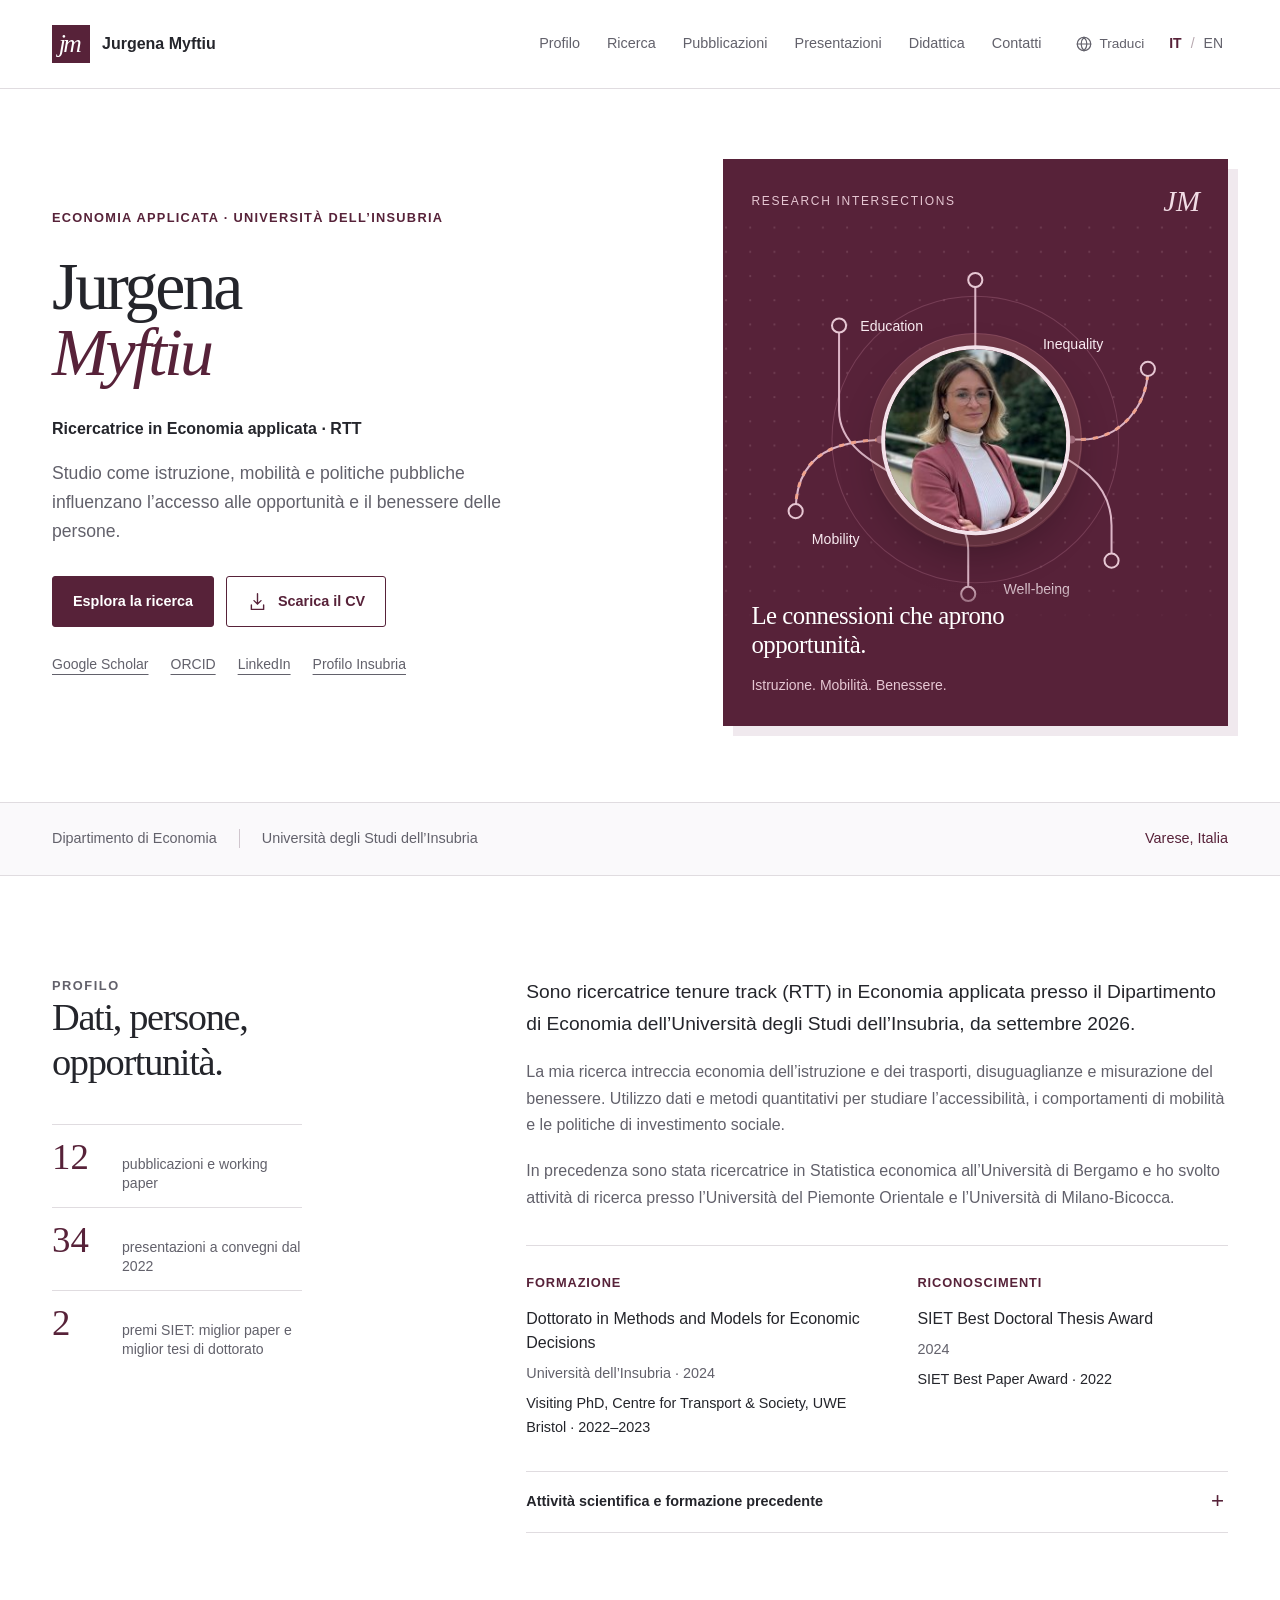
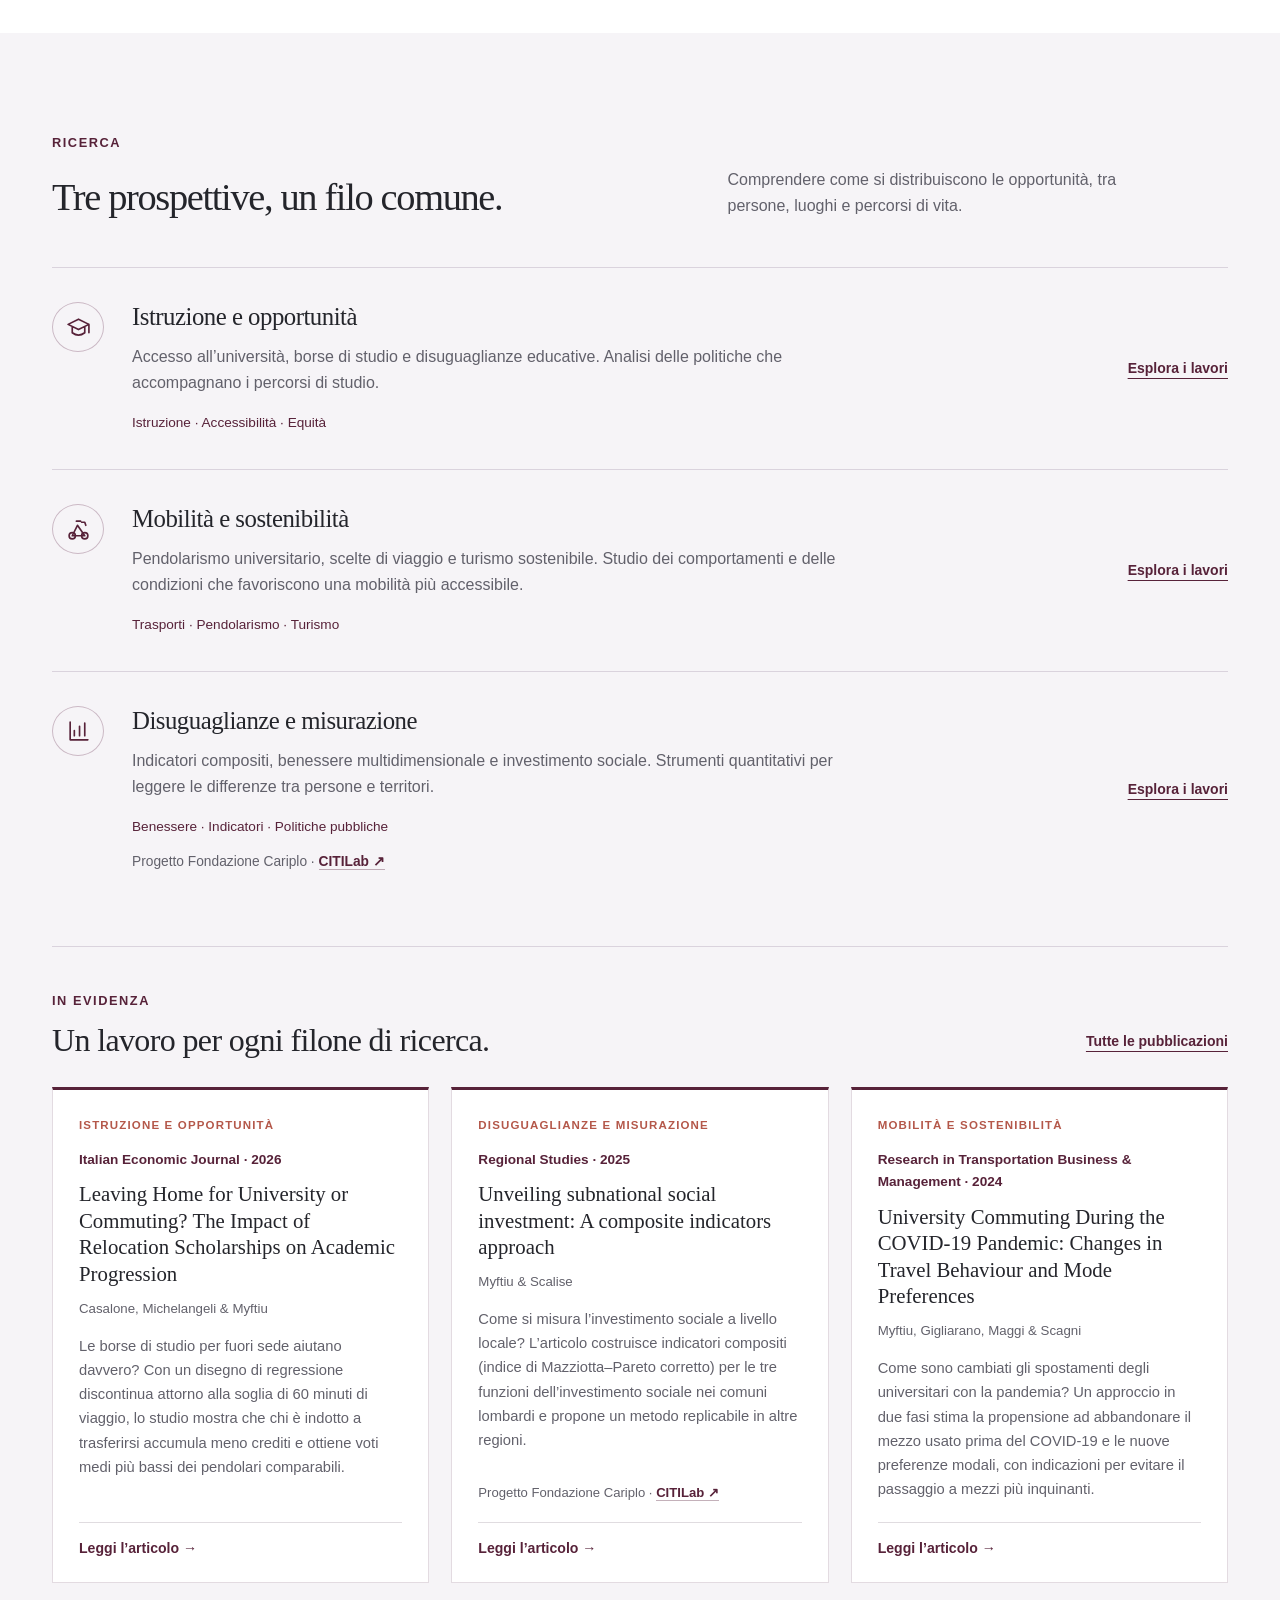
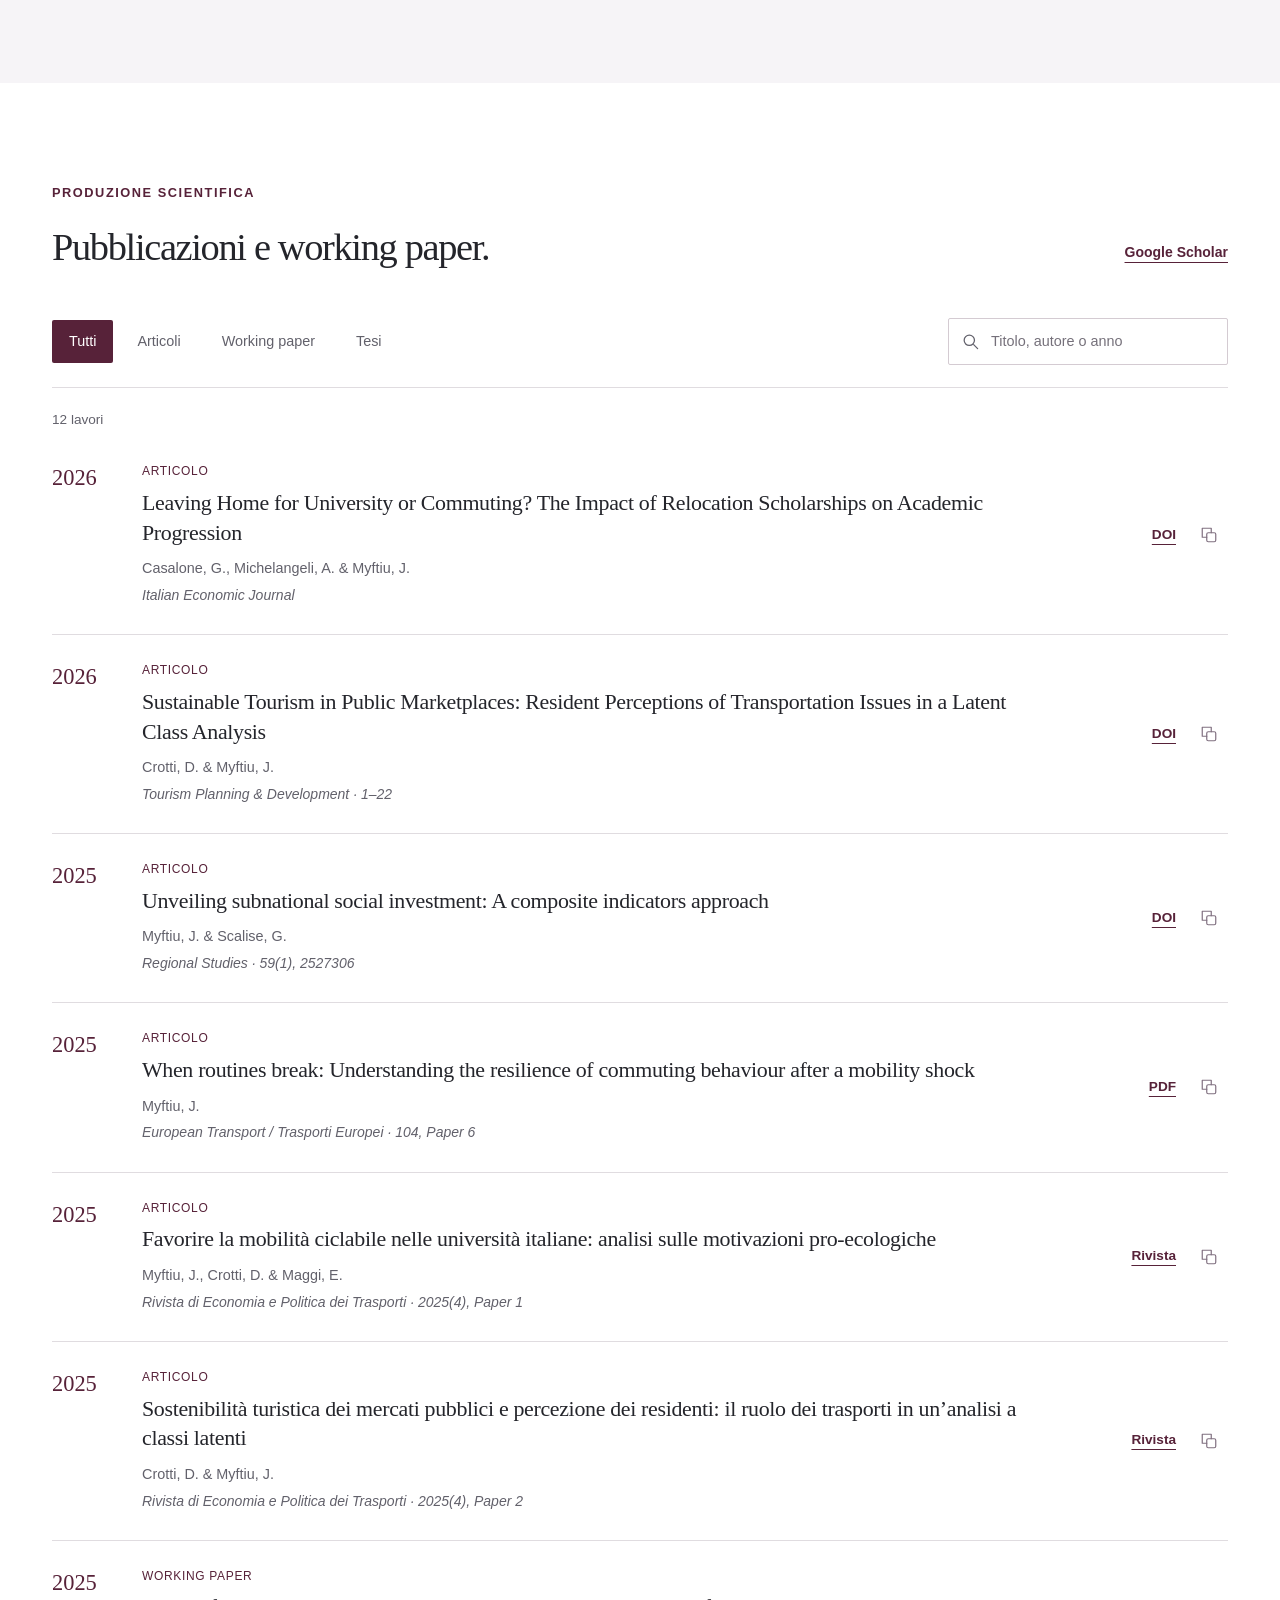
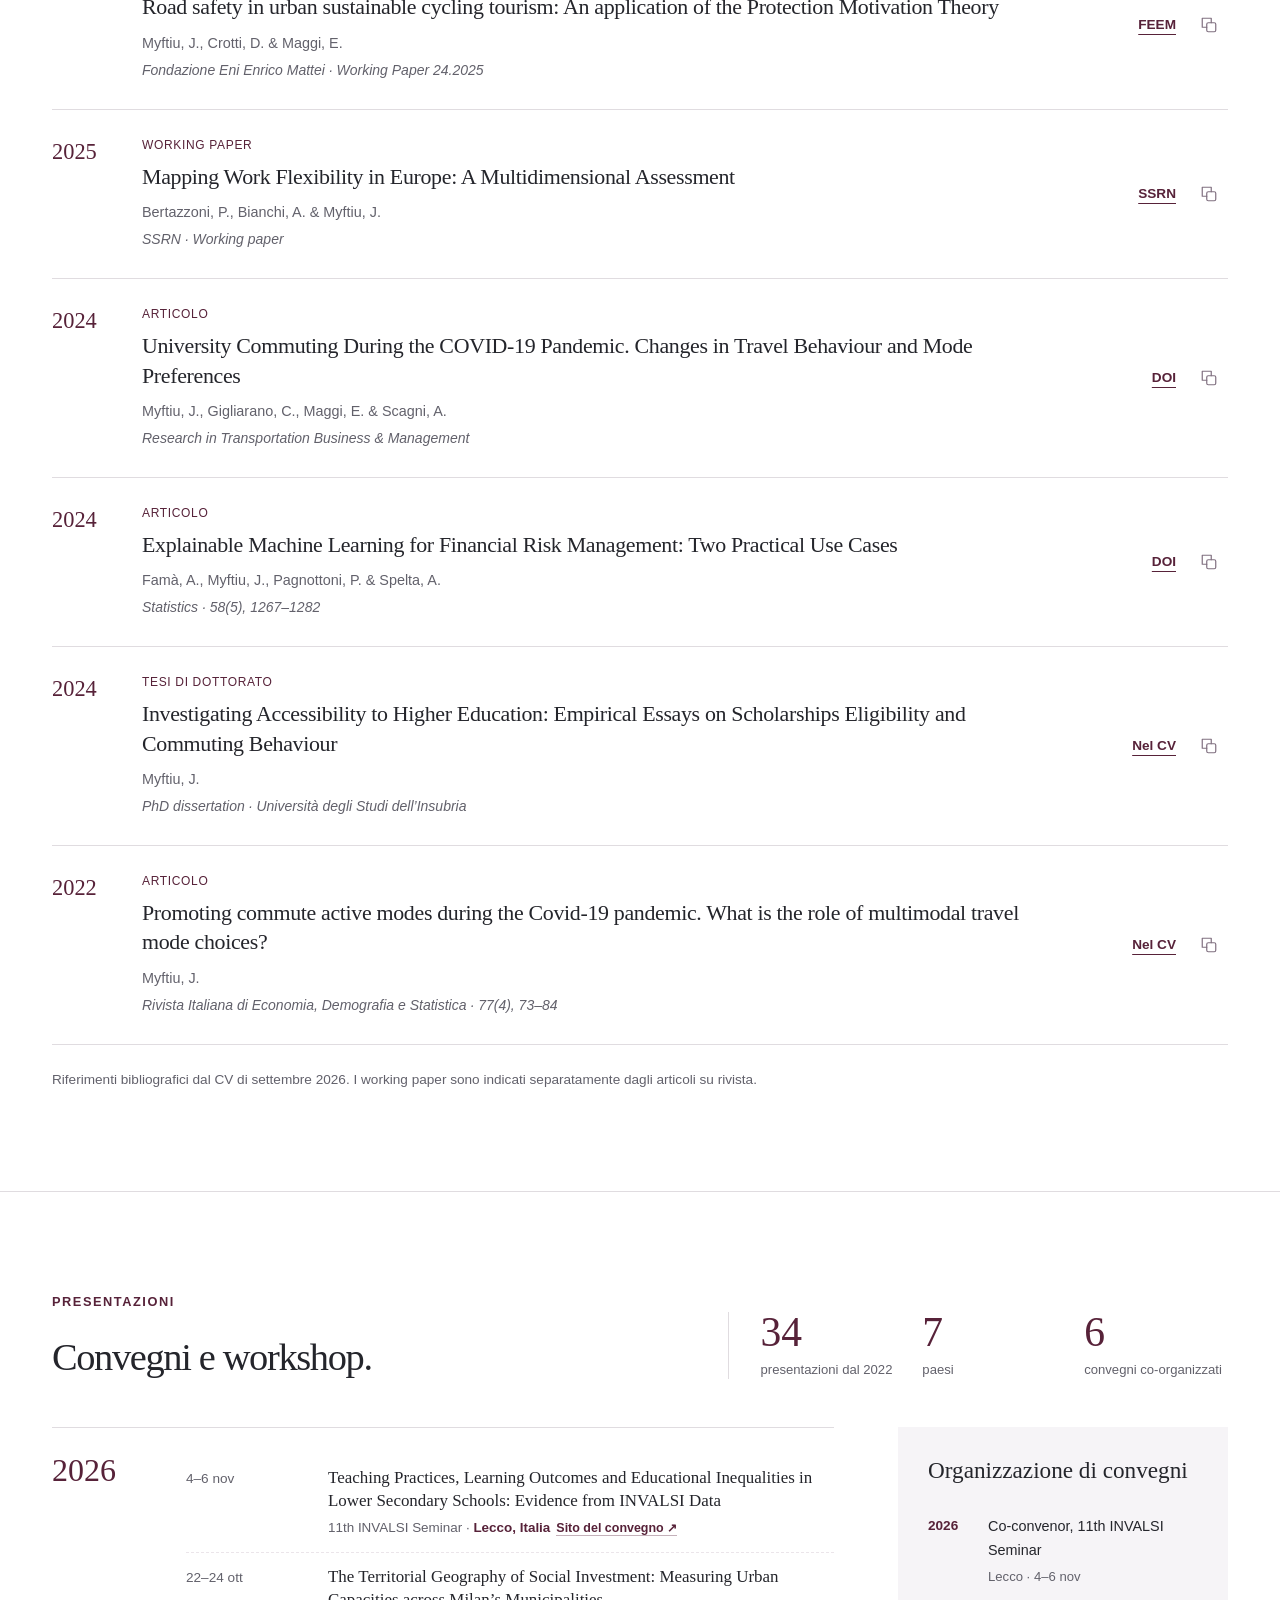
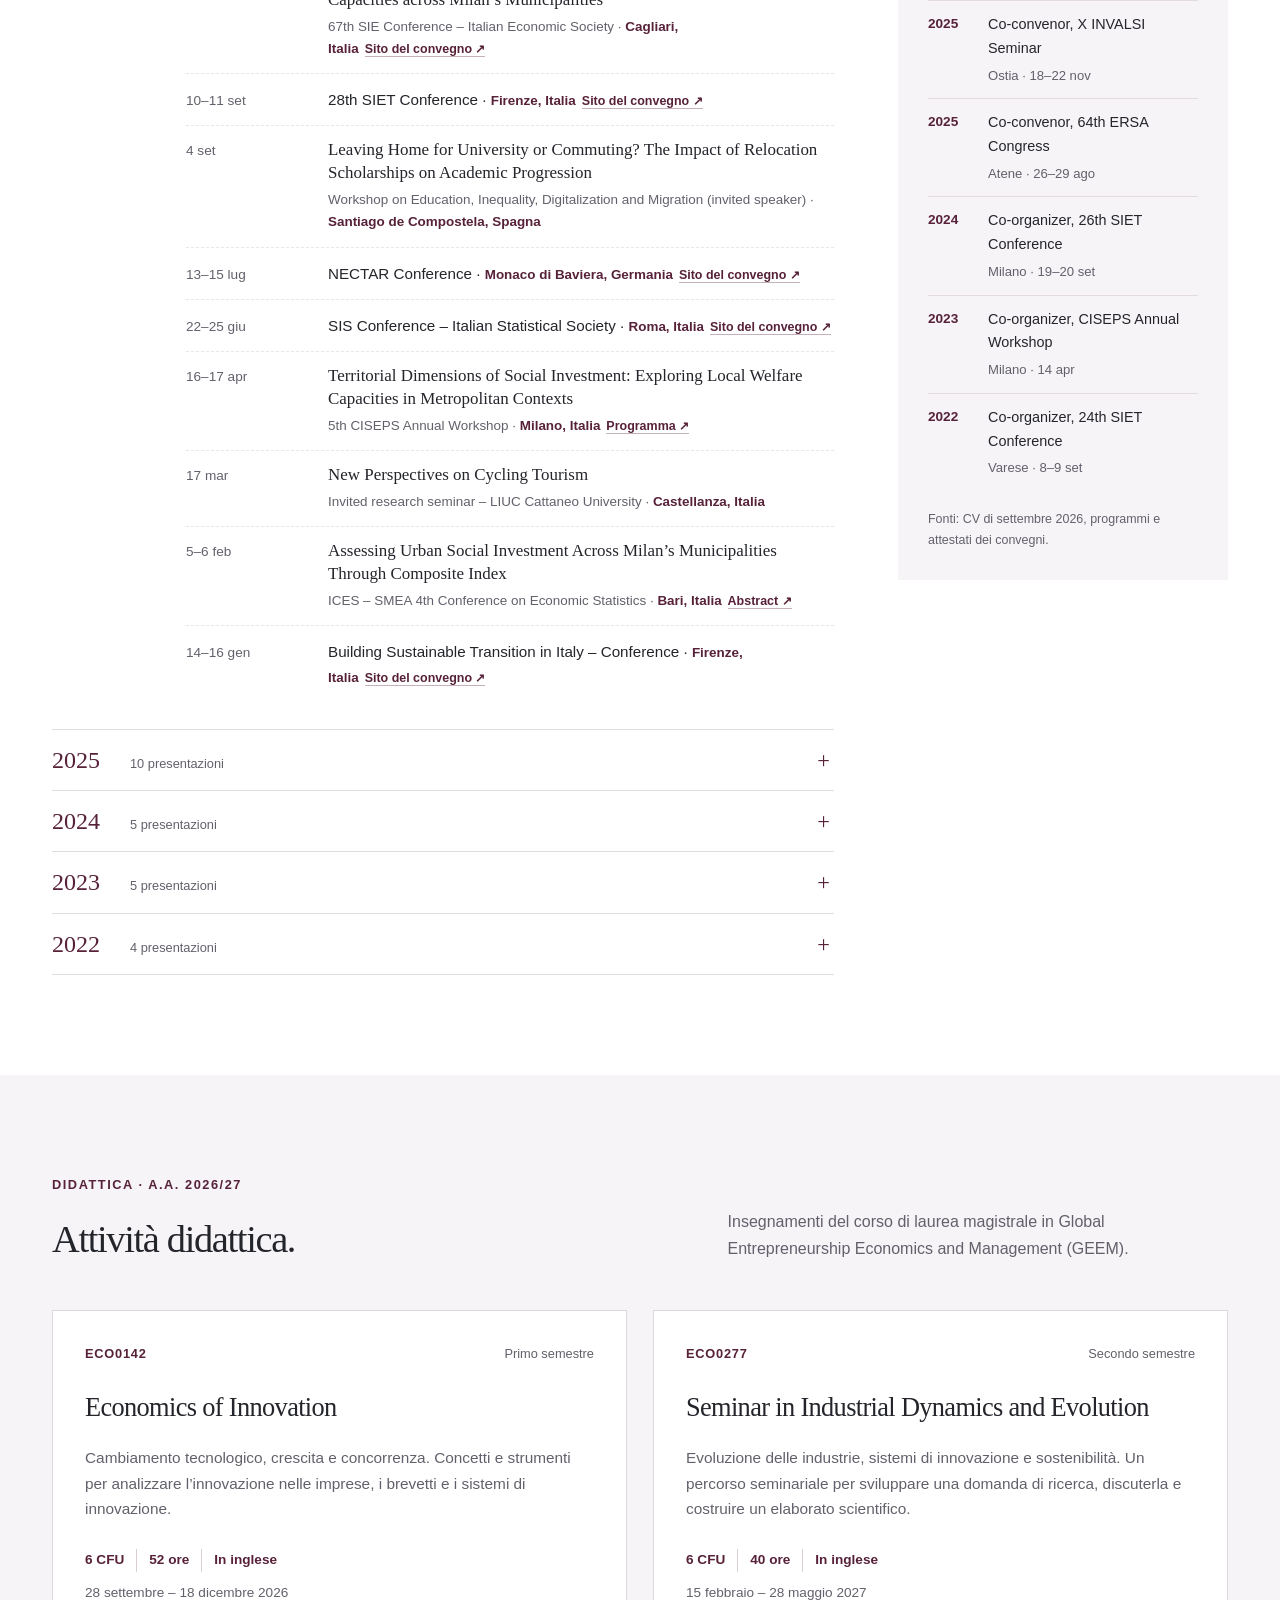
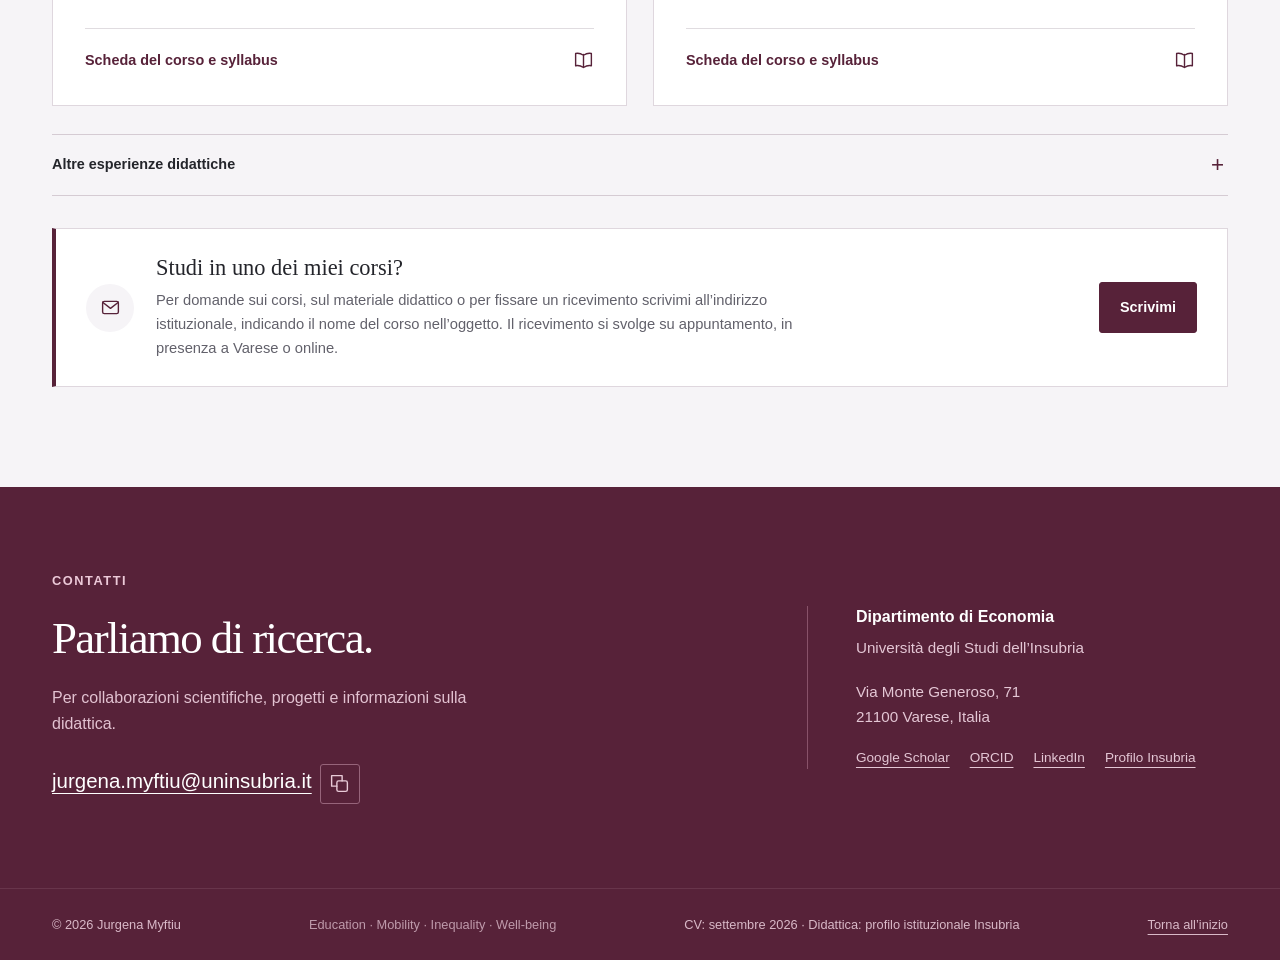
==== commit 912deb45: "Update index.html" ====
--- a/index.html
+++ b/index.html
@@ -38,6 +38,7 @@
 .feature-summary{font-size:.92rem;color:var(--muted);margin:0 0 20px;flex:1}
 .feature-link{color:var(--wine);font-weight:600;font-size:.88rem;text-decoration:none;border-top:1px solid var(--line);padding-top:14px}
 .feature-link:hover{text-decoration:underline}
+.research-row .research-project{margin:12px 0 0;font-size:.86rem;color:var(--muted)}
 .feature-project{font-size:.82rem;color:var(--muted);margin:-6px 0 18px}
 .feature-project a,.inline-link{color:var(--wine);font-weight:600;text-decoration:none;border-bottom:1px solid rgba(87,34,57,.35);white-space:nowrap}
 .feature-project a:hover,.inline-link:hover{border-bottom-color:var(--wine)}
@@ -75,8 +76,8 @@
 <div class="affiliation-bar"><div class="container affiliation-inner"><span data-it="Dipartimento di Economia" data-en="Department of Economics" >Dipartimento di Economia</span><span class="affiliation-divider" aria-hidden="true"></span><span data-it="Università degli Studi dell’Insubria" data-en="University of Insubria" >Università degli Studi dell’Insubria</span><span class="affiliation-location">Varese, Italia</span></div></div>
 <section id="profilo" class="section container about"><div class="section-heading"><p data-it="Profilo" data-en="About" class="eyebrow">Profilo</p><h2 data-it="Dati, persone, opportunità." data-en="Data, people, opportunity." >Dati, persone, opportunità.</h2><ul class="profile-stats"><li><strong>12</strong><span data-it="pubblicazioni e working paper" data-en="publications and working papers">pubblicazioni e working paper</span></li><li><strong>34</strong><span data-it="presentazioni a convegni dal 2022" data-en="conference talks since 2022">presentazioni a convegni dal 2022</span></li><li><strong>2</strong><span data-it="premi SIET: miglior paper e miglior tesi di dottorato" data-en="SIET awards: best paper and best PhD thesis">premi SIET: miglior paper e miglior tesi di dottorato</span></li></ul></div><div class="about-content"><p data-it="Sono ricercatrice tenure track (RTT) in Economia applicata presso il Dipartimento di Economia dell’Università degli Studi dell’Insubria, da settembre 2026." data-en="I am a tenure-track Assistant Professor in Applied Economics in the Department of Economics at the University of Insubria, since September 2026." class="lead">Sono ricercatrice tenure track (RTT) in Economia applicata presso il Dipartimento di Economia dell’Università degli Studi dell’Insubria, da settembre 2026.</p><p data-it="La mia ricerca intreccia economia dell’istruzione e dei trasporti, disuguaglianze e misurazione del benessere. Utilizzo dati e metodi quantitativi per studiare l’accessibilità, i comportamenti di mobilità e le politiche di investimento sociale." data-en="My research connects the economics of education and transport with inequality and well-being measurement. I use data and quantitative methods to study accessibility, mobility behaviours and social investment policies." >La mia ricerca intreccia economia dell’istruzione e dei trasporti, disuguaglianze e misurazione del benessere. Utilizzo dati e metodi quantitativi per studiare l’accessibilità, i comportamenti di mobilità e le politiche di investimento sociale.</p><p data-it="In precedenza sono stata ricercatrice in Statistica economica all’Università di Bergamo e ho svolto attività di ricerca presso l’Università del Piemonte Orientale e l’Università di Milano-Bicocca." data-en="Previously, I was an Assistant Professor in Economic Statistics at the University of Bergamo and held research positions at the University of Piemonte Orientale and the University of Milano-Bicocca." >In precedenza sono stata ricercatrice in Statistica economica all’Università di Bergamo e ho svolto attività di ricerca presso l’Università del Piemonte Orientale e l’Università di Milano-Bicocca.</p>
 <div class="about-facts"><div><h3 data-it="Formazione" data-en="Education" >Formazione</h3><p data-it="Dottorato in Methods and Models for Economic Decisions" data-en="PhD in Methods and Models for Economic Decisions" class="fact-title">Dottorato in Methods and Models for Economic Decisions</p><p data-it="Università dell’Insubria · 2024" data-en="University of Insubria · 2024" class="muted">Università dell’Insubria · 2024</p><p data-it="Visiting PhD, Centre for Transport &amp; Society, UWE Bristol · 2022–2023" data-en="Visiting PhD, Centre for Transport &amp; Society, UWE Bristol · 2022–2023" class="small">Visiting PhD, Centre for Transport &amp; Society, UWE Bristol · 2022–2023</p></div><div><h3 data-it="Riconoscimenti" data-en="Recognition" >Riconoscimenti</h3><p class="fact-title">SIET Best Doctoral Thesis Award</p><p class="muted">2024</p><p data-it="SIET Best Paper Award · 2022" data-en="SIET Best Paper Award · 2022" class="small">SIET Best Paper Award · 2022</p></div></div>
-<details class="profile-details"><summary><span data-it="Attività scientifica e formazione precedente" data-en="Academic service and earlier education" >Attività scientifica e formazione precedente</span></summary><div class="details-content"><ul><li><span data-it="Associate Editor, Rivista di Economia e Politica dei Trasporti (REPoT), dal 2025." data-en="Associate Editor, Rivista di Economia e Politica dei Trasporti (REPoT), since 2025." >Associate Editor, Rivista di Economia e Politica dei Trasporti (REPoT), dal 2025.</span></li><li><span data-it="Membro del Gruppo di lavoro Mobilità RUS, sottogruppo SG3, dal 2025." data-en="Member of the RUS Mobility Working Group, subgroup SG3, since 2025." >Membro del Gruppo di lavoro Mobilità RUS, sottogruppo SG3, dal 2025.</span></li><li><span data-it="Laurea magistrale in Scienze statistiche ed economiche, Università di Milano-Bicocca · 2020." data-en="MSc in Statistical and Economic Sciences, University of Milano-Bicocca · 2020." >Laurea magistrale in Scienze statistiche ed economiche, Università di Milano-Bicocca · 2020.</span></li><li><span data-it="Laurea in Finanza, assicurazioni e impresa, Università di Bologna · 2017." data-en="BSc in Finance, Insurance and Enterprise, University of Bologna · 2017." >Laurea in Finanza, assicurazioni e impresa, Università di Bologna · 2017.</span></li><li><span data-it="Erasmus Traineeship, ESSEC Business School, Parigi · 2019." data-en="Erasmus Traineeship, ESSEC Business School, Paris · 2019.">Erasmus Traineeship, ESSEC Business School, Parigi · 2019.</span></li><li><span data-it="Cultrice della materia in Macroeconomia, Università dell’Insubria, dal 2023." data-en="Teaching expert (cultore della materia) in Macroeconomics, University of Insubria, since 2023.">Cultrice della materia in Macroeconomia, Università dell’Insubria, dal 2023.</span></li><li><span data-it="Selezionata tra i candidati al Premio SIE per le migliori tesi di dottorato in economia (XXIV edizione) · 2024." data-en="Shortlisted for the SIE Prize for the best PhD theses in economics (24th edition) · 2024.">Selezionata tra i candidati al Premio SIE per le migliori tesi di dottorato in economia (XXIV edizione) · 2024.</span></li><li><span data-it="Progetti finanziati da Fondazione Cariplo: disuguaglianze educative e ruolo delle scuole (2022-1548, 2024–2025); CITILab, investimento sociale e inclusione lavorativa (2022-1301, 2023–2024); scenari di povertà e vulnerabilità post-COVID (2020-4216, 2021–2022)." data-en="Cariplo Foundation funded projects: schools and educational inequalities (2022-1548, 2024–2025); CITILab, social investment and labour-market inclusion (2022-1301, 2023–2024); post-COVID poverty and vulnerability scenarios (2020-4216, 2021–2022).">Progetti finanziati da Fondazione Cariplo: disuguaglianze educative e ruolo delle scuole (2022-1548, 2024–2025); CITILab, investimento sociale e inclusione lavorativa (2022-1301, 2023–2024); scenari di povertà e vulnerabilità post-COVID (2020-4216, 2021–2022).</span> <a class="inline-link" href="https://citilab.unimib.it/citilab/" target="_blank" rel="noopener noreferrer">CITILab ↗</a></li><li><span data-it="Lingue: albanese e italiano (madrelingua), inglese (fluente), francese (base)." data-en="Languages: Albanian and Italian (native), English (fluent), French (basic).">Lingue: albanese e italiano (madrelingua), inglese (fluente), francese (base).</span></li></ul></div></details></div></section>
-<section id="ricerca" class="research-section"><div class="container section"><div class="section-heading research-heading"><div><p data-it="Ricerca" data-en="Research" class="eyebrow">Ricerca</p><h2 data-it="Tre prospettive, un filo comune." data-en="Three perspectives, one common thread." >Tre prospettive, un filo comune.</h2></div><p data-it="Comprendere come si distribuiscono le opportunità, tra persone, luoghi e percorsi di vita." data-en="Understanding how opportunities are distributed across people, places and life paths." >Comprendere come si distribuiscono le opportunità, tra persone, luoghi e percorsi di vita.</p></div><div class="research-list"><article class="research-row"><div class="research-icon"><svg class="icon " viewBox="0 0 24 24" fill="none" stroke="currentColor" stroke-width="1.6" stroke-linecap="round" stroke-linejoin="round" aria-hidden="true"><path d="m2 9 10-5 10 5-10 5L2 9Zm4 2v6c4 3 8 3 12 0v-6M22 9v8"/></svg></div><div><h3 data-it="Istruzione e opportunità" data-en="Education and opportunity" >Istruzione e opportunità</h3><p data-it="Accesso all’università, borse di studio e disuguaglianze educative. Analisi delle politiche che accompagnano i percorsi di studio." data-en="Access to university, scholarships and educational inequalities. Analysis of policies supporting students’ educational pathways." >Accesso all’università, borse di studio e disuguaglianze educative. Analisi delle politiche che accompagnano i percorsi di studio.</p><span data-it="Istruzione · Accessibilità · Equità" data-en="Education · Accessibility · Equity" class="topic-meta">Istruzione · Accessibilità · Equità</span></div><button class="text-link research-filter" type="button" data-topic="education"><span data-it="Esplora i lavori" data-en="Explore papers" >Esplora i lavori</span></button></article><article class="research-row"><div class="research-icon"><svg class="icon " viewBox="0 0 24 24" fill="none" stroke="currentColor" stroke-width="1.6" stroke-linecap="round" stroke-linejoin="round" aria-hidden="true"><circle cx="6" cy="18" r="3"/><circle cx="18" cy="18" r="3"/><path d="m6 18 5-10 7 10H6m4-14h4m1 1h3l1 3"/></svg></div><div><h3 data-it="Mobilità e sostenibilità" data-en="Mobility and sustainability" >Mobilità e sostenibilità</h3><p data-it="Pendolarismo universitario, scelte di viaggio e turismo sostenibile. Studio dei comportamenti e delle condizioni che favoriscono una mobilità più accessibile." data-en="University commuting, travel choices and sustainable tourism. Studying behaviours and the conditions supporting more accessible mobility." >Pendolarismo universitario, scelte di viaggio e turismo sostenibile. Studio dei comportamenti e delle condizioni che favoriscono una mobilità più accessibile.</p><span data-it="Trasporti · Pendolarismo · Turismo" data-en="Transport · Commuting · Tourism" class="topic-meta">Trasporti · Pendolarismo · Turismo</span></div><button class="text-link research-filter" type="button" data-topic="mobility"><span data-it="Esplora i lavori" data-en="Explore papers" >Esplora i lavori</span></button></article><article class="research-row"><div class="research-icon"><svg class="icon " viewBox="0 0 24 24" fill="none" stroke="currentColor" stroke-width="1.6" stroke-linecap="round" stroke-linejoin="round" aria-hidden="true"><path d="M4 3v17h17M8 16v-5m5 5V7m5 9V4"/></svg></div><div><h3 data-it="Disuguaglianze e misurazione" data-en="Inequality and measurement" >Disuguaglianze e misurazione</h3><p data-it="Indicatori compositi, benessere multidimensionale e investimento sociale. Strumenti quantitativi per leggere le differenze tra persone e territori." data-en="Composite indicators, multidimensional well-being and social investment. Quantitative tools to understand differences across people and places." >Indicatori compositi, benessere multidimensionale e investimento sociale. Strumenti quantitativi per leggere le differenze tra persone e territori.</p><span data-it="Benessere · Indicatori · Politiche pubbliche" data-en="Well-being · Indicators · Public policy" class="topic-meta">Benessere · Indicatori · Politiche pubbliche</span></div><button class="text-link research-filter" type="button" data-topic="inequality"><span data-it="Esplora i lavori" data-en="Explore papers" >Esplora i lavori</span></button></article></div><div class="featured"><div class="featured-head"><div><p class="eyebrow" data-it="In evidenza" data-en="Featured papers">In evidenza</p><h3 data-it="Un lavoro per ogni filone di ricerca." data-en="One paper for each research strand.">Un lavoro per ogni filone di ricerca.</h3></div><a class="text-link" href="#pubblicazioni"><span data-it="Tutte le pubblicazioni" data-en="All publications">Tutte le pubblicazioni</span></a></div><div class="featured-grid"><article class="feature-card"><span class="feature-strand" data-it="Istruzione e opportunità" data-en="Education and opportunity">Istruzione e opportunità</span><p class="feature-venue">Italian Economic Journal · 2026</p><h4>Leaving Home for University or Commuting? The Impact of Relocation Scholarships on Academic Progression</h4><p class="feature-authors">Casalone, Michelangeli &amp; Myftiu</p><p class="feature-summary" data-it="Le borse di studio per fuori sede aiutano davvero? Con un disegno di regressione discontinua attorno alla soglia di 60 minuti di viaggio, lo studio mostra che chi è indotto a trasferirsi accumula meno crediti e ottiene voti medi più bassi dei pendolari comparabili." data-en="Do relocation grants really help? Using a fuzzy regression discontinuity design around a 60-minute travel-time threshold, the study shows that students induced to relocate earn fewer credits and lower average grades than comparable commuters.">Le borse di studio per fuori sede aiutano davvero? Con un disegno di regressione discontinua attorno alla soglia di 60 minuti di viaggio, lo studio mostra che chi è indotto a trasferirsi accumula meno crediti e ottiene voti medi più bassi dei pendolari comparabili.</p><a class="feature-link" href="https://doi.org/10.1007/s40797-026-00389-y" target="_blank" rel="noopener noreferrer"><span data-it="Leggi l’articolo →" data-en="Read the article →">Leggi l’articolo →</span></a></article><article class="feature-card"><span class="feature-strand" data-it="Disuguaglianze e misurazione" data-en="Inequality and measurement">Disuguaglianze e misurazione</span><p class="feature-venue">Regional Studies · 2025</p><h4>Unveiling subnational social investment: A composite indicators approach</h4><p class="feature-authors">Myftiu &amp; Scalise</p><p class="feature-summary" data-it="Come si misura l’investimento sociale a livello locale? L’articolo costruisce indicatori compositi (indice di Mazziotta–Pareto corretto) per le tre funzioni dell’investimento sociale nei comuni lombardi e propone un metodo replicabile in altre regioni." data-en="How can social investment be measured locally? The article builds composite indicators (adjusted Mazziotta–Pareto index) for the three social investment functions across Lombardy’s municipalities and offers a method that other regions can replicate.">Come si misura l’investimento sociale a livello locale? L’articolo costruisce indicatori compositi (indice di Mazziotta–Pareto corretto) per le tre funzioni dell’investimento sociale nei comuni lombardi e propone un metodo replicabile in altre regioni.</p><p class="feature-project"><span data-it="Progetto Fondazione Cariplo" data-en="Cariplo Foundation project">Progetto Fondazione Cariplo</span> · <a href="https://citilab.unimib.it/citilab/" target="_blank" rel="noopener noreferrer">CITILab ↗</a></p><a class="feature-link" href="https://doi.org/10.1080/00343404.2025.2527306" target="_blank" rel="noopener noreferrer"><span data-it="Leggi l’articolo →" data-en="Read the article →">Leggi l’articolo →</span></a></article><article class="feature-card"><span class="feature-strand" data-it="Mobilità e sostenibilità" data-en="Mobility and sustainability">Mobilità e sostenibilità</span><p class="feature-venue">Research in Transportation Business &amp; Management · 2024</p><h4>University Commuting During the COVID-19 Pandemic: Changes in Travel Behaviour and Mode Preferences</h4><p class="feature-authors">Myftiu, Gigliarano, Maggi &amp; Scagni</p><p class="feature-summary" data-it="Come sono cambiati gli spostamenti degli universitari con la pandemia? Un approccio in due fasi stima la propensione ad abbandonare il mezzo usato prima del COVID-19 e le nuove preferenze modali, con indicazioni per evitare il passaggio a mezzi più inquinanti." data-en="How did university commuting change during the pandemic? A two-step approach estimates the propensity to abandon the pre-COVID-19 travel mode and the new mode preferences, with guidance on preventing a shift to more polluting modes.">Come sono cambiati gli spostamenti degli universitari con la pandemia? Un approccio in due fasi stima la propensione ad abbandonare il mezzo usato prima del COVID-19 e le nuove preferenze modali, con indicazioni per evitare il passaggio a mezzi più inquinanti.</p><a class="feature-link" href="https://doi.org/10.1016/j.rtbm.2023.101091" target="_blank" rel="noopener noreferrer"><span data-it="Leggi l’articolo →" data-en="Read the article →">Leggi l’articolo →</span></a></article></div></div></div></section>
+<details class="profile-details"><summary><span data-it="Attività scientifica e formazione precedente" data-en="Academic service and earlier education" >Attività scientifica e formazione precedente</span></summary><div class="details-content"><ul><li><span data-it="Associate Editor, Rivista di Economia e Politica dei Trasporti (REPoT), dal 2025." data-en="Associate Editor, Rivista di Economia e Politica dei Trasporti (REPoT), since 2025." >Associate Editor, Rivista di Economia e Politica dei Trasporti (REPoT), dal 2025.</span></li><li><span data-it="Membro del Gruppo di lavoro Mobilità RUS, sottogruppo SG3, dal 2025." data-en="Member of the RUS Mobility Working Group, subgroup SG3, since 2025." >Membro del Gruppo di lavoro Mobilità RUS, sottogruppo SG3, dal 2025.</span></li><li><span data-it="Laurea magistrale in Scienze statistiche ed economiche, Università di Milano-Bicocca · 2020." data-en="MSc in Statistical and Economic Sciences, University of Milano-Bicocca · 2020." >Laurea magistrale in Scienze statistiche ed economiche, Università di Milano-Bicocca · 2020.</span></li><li><span data-it="Laurea in Finanza, assicurazioni e impresa, Università di Bologna · 2017." data-en="BSc in Finance, Insurance and Enterprise, University of Bologna · 2017." >Laurea in Finanza, assicurazioni e impresa, Università di Bologna · 2017.</span></li><li><span data-it="Erasmus Traineeship, ESSEC Business School, Parigi · 2019." data-en="Erasmus Traineeship, ESSEC Business School, Paris · 2019.">Erasmus Traineeship, ESSEC Business School, Parigi · 2019.</span></li><li><span data-it="Cultrice della materia in Macroeconomia, Università dell’Insubria, dal 2023." data-en="Teaching expert (cultore della materia) in Macroeconomics, University of Insubria, since 2023.">Cultrice della materia in Macroeconomia, Università dell’Insubria, dal 2023.</span></li><li><span data-it="Selezionata tra i candidati al Premio SIE per le migliori tesi di dottorato in economia (XXIV edizione) · 2024." data-en="Shortlisted for the SIE Prize for the best PhD theses in economics (24th edition) · 2024.">Selezionata tra i candidati al Premio SIE per le migliori tesi di dottorato in economia (XXIV edizione) · 2024.</span></li><li><span data-it="Progetti finanziati da Fondazione Cariplo: disuguaglianze educative e ruolo delle scuole (2022-1548, 2024–2025); CITILab, investimento sociale e inclusione lavorativa (2022-1301, 2023–2024); scenari di povertà e vulnerabilità post-COVID (2020-4216, 2021–2022)." data-en="Cariplo Foundation funded projects: schools and educational inequalities (2022-1548, 2024–2025); CITILab, social investment and labour-market inclusion (2022-1301, 2023–2024); post-COVID poverty and vulnerability scenarios (2020-4216, 2021–2022).">Progetti finanziati da Fondazione Cariplo: disuguaglianze educative e ruolo delle scuole (2022-1548, 2024–2025); CITILab, investimento sociale e inclusione lavorativa (2022-1301, 2023–2024); scenari di povertà e vulnerabilità post-COVID (2020-4216, 2021–2022).</span> <a class="inline-link" href="https://citilab.unimib.it/" target="_blank" rel="noopener noreferrer">CITILab ↗</a></li><li><span data-it="Lingue: albanese e italiano (madrelingua), inglese (fluente), francese (base)." data-en="Languages: Albanian and Italian (native), English (fluent), French (basic).">Lingue: albanese e italiano (madrelingua), inglese (fluente), francese (base).</span></li></ul></div></details></div></section>
+<section id="ricerca" class="research-section"><div class="container section"><div class="section-heading research-heading"><div><p data-it="Ricerca" data-en="Research" class="eyebrow">Ricerca</p><h2 data-it="Tre prospettive, un filo comune." data-en="Three perspectives, one common thread." >Tre prospettive, un filo comune.</h2></div><p data-it="Comprendere come si distribuiscono le opportunità, tra persone, luoghi e percorsi di vita." data-en="Understanding how opportunities are distributed across people, places and life paths." >Comprendere come si distribuiscono le opportunità, tra persone, luoghi e percorsi di vita.</p></div><div class="research-list"><article class="research-row"><div class="research-icon"><svg class="icon " viewBox="0 0 24 24" fill="none" stroke="currentColor" stroke-width="1.6" stroke-linecap="round" stroke-linejoin="round" aria-hidden="true"><path d="m2 9 10-5 10 5-10 5L2 9Zm4 2v6c4 3 8 3 12 0v-6M22 9v8"/></svg></div><div><h3 data-it="Istruzione e opportunità" data-en="Education and opportunity" >Istruzione e opportunità</h3><p data-it="Accesso all’università, borse di studio e disuguaglianze educative. Analisi delle politiche che accompagnano i percorsi di studio." data-en="Access to university, scholarships and educational inequalities. Analysis of policies supporting students’ educational pathways." >Accesso all’università, borse di studio e disuguaglianze educative. Analisi delle politiche che accompagnano i percorsi di studio.</p><span data-it="Istruzione · Accessibilità · Equità" data-en="Education · Accessibility · Equity" class="topic-meta">Istruzione · Accessibilità · Equità</span></div><button class="text-link research-filter" type="button" data-topic="education"><span data-it="Esplora i lavori" data-en="Explore papers" >Esplora i lavori</span></button></article><article class="research-row"><div class="research-icon"><svg class="icon " viewBox="0 0 24 24" fill="none" stroke="currentColor" stroke-width="1.6" stroke-linecap="round" stroke-linejoin="round" aria-hidden="true"><circle cx="6" cy="18" r="3"/><circle cx="18" cy="18" r="3"/><path d="m6 18 5-10 7 10H6m4-14h4m1 1h3l1 3"/></svg></div><div><h3 data-it="Mobilità e sostenibilità" data-en="Mobility and sustainability" >Mobilità e sostenibilità</h3><p data-it="Pendolarismo universitario, scelte di viaggio e turismo sostenibile. Studio dei comportamenti e delle condizioni che favoriscono una mobilità più accessibile." data-en="University commuting, travel choices and sustainable tourism. Studying behaviours and the conditions supporting more accessible mobility." >Pendolarismo universitario, scelte di viaggio e turismo sostenibile. Studio dei comportamenti e delle condizioni che favoriscono una mobilità più accessibile.</p><span data-it="Trasporti · Pendolarismo · Turismo" data-en="Transport · Commuting · Tourism" class="topic-meta">Trasporti · Pendolarismo · Turismo</span></div><button class="text-link research-filter" type="button" data-topic="mobility"><span data-it="Esplora i lavori" data-en="Explore papers" >Esplora i lavori</span></button></article><article class="research-row"><div class="research-icon"><svg class="icon " viewBox="0 0 24 24" fill="none" stroke="currentColor" stroke-width="1.6" stroke-linecap="round" stroke-linejoin="round" aria-hidden="true"><path d="M4 3v17h17M8 16v-5m5 5V7m5 9V4"/></svg></div><div><h3 data-it="Disuguaglianze e misurazione" data-en="Inequality and measurement" >Disuguaglianze e misurazione</h3><p data-it="Indicatori compositi, benessere multidimensionale e investimento sociale. Strumenti quantitativi per leggere le differenze tra persone e territori." data-en="Composite indicators, multidimensional well-being and social investment. Quantitative tools to understand differences across people and places." >Indicatori compositi, benessere multidimensionale e investimento sociale. Strumenti quantitativi per leggere le differenze tra persone e territori.</p><span data-it="Benessere · Indicatori · Politiche pubbliche" data-en="Well-being · Indicators · Public policy" class="topic-meta">Benessere · Indicatori · Politiche pubbliche</span><p class="research-project"><span data-it="Progetto Fondazione Cariplo" data-en="Cariplo Foundation project">Progetto Fondazione Cariplo</span> · <a class="inline-link" href="https://citilab.unimib.it/" target="_blank" rel="noopener noreferrer">CITILab ↗</a></p></div><button class="text-link research-filter" type="button" data-topic="inequality"><span data-it="Esplora i lavori" data-en="Explore papers" >Esplora i lavori</span></button></article></div><div class="featured"><div class="featured-head"><div><p class="eyebrow" data-it="In evidenza" data-en="Featured papers">In evidenza</p><h3 data-it="Un lavoro per ogni filone di ricerca." data-en="One paper for each research strand.">Un lavoro per ogni filone di ricerca.</h3></div><a class="text-link" href="#pubblicazioni"><span data-it="Tutte le pubblicazioni" data-en="All publications">Tutte le pubblicazioni</span></a></div><div class="featured-grid"><article class="feature-card"><span class="feature-strand" data-it="Istruzione e opportunità" data-en="Education and opportunity">Istruzione e opportunità</span><p class="feature-venue">Italian Economic Journal · 2026</p><h4>Leaving Home for University or Commuting? The Impact of Relocation Scholarships on Academic Progression</h4><p class="feature-authors">Casalone, Michelangeli &amp; Myftiu</p><p class="feature-summary" data-it="Le borse di studio per fuori sede aiutano davvero? Con un disegno di regressione discontinua attorno alla soglia di 60 minuti di viaggio, lo studio mostra che chi è indotto a trasferirsi accumula meno crediti e ottiene voti medi più bassi dei pendolari comparabili." data-en="Do relocation grants really help? Using a fuzzy regression discontinuity design around a 60-minute travel-time threshold, the study shows that students induced to relocate earn fewer credits and lower average grades than comparable commuters.">Le borse di studio per fuori sede aiutano davvero? Con un disegno di regressione discontinua attorno alla soglia di 60 minuti di viaggio, lo studio mostra che chi è indotto a trasferirsi accumula meno crediti e ottiene voti medi più bassi dei pendolari comparabili.</p><a class="feature-link" href="https://doi.org/10.1007/s40797-026-00389-y" target="_blank" rel="noopener noreferrer"><span data-it="Leggi l’articolo →" data-en="Read the article →">Leggi l’articolo →</span></a></article><article class="feature-card"><span class="feature-strand" data-it="Disuguaglianze e misurazione" data-en="Inequality and measurement">Disuguaglianze e misurazione</span><p class="feature-venue">Regional Studies · 2025</p><h4>Unveiling subnational social investment: A composite indicators approach</h4><p class="feature-authors">Myftiu &amp; Scalise</p><p class="feature-summary" data-it="Come si misura l’investimento sociale a livello locale? L’articolo costruisce indicatori compositi (indice di Mazziotta–Pareto corretto) per le tre funzioni dell’investimento sociale nei comuni lombardi e propone un metodo replicabile in altre regioni." data-en="How can social investment be measured locally? The article builds composite indicators (adjusted Mazziotta–Pareto index) for the three social investment functions across Lombardy’s municipalities and offers a method that other regions can replicate.">Come si misura l’investimento sociale a livello locale? L’articolo costruisce indicatori compositi (indice di Mazziotta–Pareto corretto) per le tre funzioni dell’investimento sociale nei comuni lombardi e propone un metodo replicabile in altre regioni.</p><p class="feature-project"><span data-it="Progetto Fondazione Cariplo" data-en="Cariplo Foundation project">Progetto Fondazione Cariplo</span> · <a href="https://citilab.unimib.it/" target="_blank" rel="noopener noreferrer">CITILab ↗</a></p><a class="feature-link" href="https://doi.org/10.1080/00343404.2025.2527306" target="_blank" rel="noopener noreferrer"><span data-it="Leggi l’articolo →" data-en="Read the article →">Leggi l’articolo →</span></a></article><article class="feature-card"><span class="feature-strand" data-it="Mobilità e sostenibilità" data-en="Mobility and sustainability">Mobilità e sostenibilità</span><p class="feature-venue">Research in Transportation Business &amp; Management · 2024</p><h4>University Commuting During the COVID-19 Pandemic: Changes in Travel Behaviour and Mode Preferences</h4><p class="feature-authors">Myftiu, Gigliarano, Maggi &amp; Scagni</p><p class="feature-summary" data-it="Come sono cambiati gli spostamenti degli universitari con la pandemia? Un approccio in due fasi stima la propensione ad abbandonare il mezzo usato prima del COVID-19 e le nuove preferenze modali, con indicazioni per evitare il passaggio a mezzi più inquinanti." data-en="How did university commuting change during the pandemic? A two-step approach estimates the propensity to abandon the pre-COVID-19 travel mode and the new mode preferences, with guidance on preventing a shift to more polluting modes.">Come sono cambiati gli spostamenti degli universitari con la pandemia? Un approccio in due fasi stima la propensione ad abbandonare il mezzo usato prima del COVID-19 e le nuove preferenze modali, con indicazioni per evitare il passaggio a mezzi più inquinanti.</p><a class="feature-link" href="https://doi.org/10.1016/j.rtbm.2023.101091" target="_blank" rel="noopener noreferrer"><span data-it="Leggi l’articolo →" data-en="Read the article →">Leggi l’articolo →</span></a></article></div></div></div></section>
 <section id="pubblicazioni" class="section container"><div class="section-heading publications-heading"><div><p data-it="Produzione scientifica" data-en="Scientific work" class="eyebrow">Produzione scientifica</p><h2 data-it="Pubblicazioni e working paper." data-en="Publications and working papers." >Pubblicazioni e working paper.</h2></div><a href="https://scholar.google.com/citations?user=8hhi8RQAAAAJ&amp;hl=it" target="_blank" rel="noopener noreferrer" class="text-link">Google Scholar</a></div>
 <div class="publication-tools"><div class="filter-tabs" role="group" aria-label="Tipo di pubblicazione" data-aria-it="Tipo di pubblicazione" data-aria-en="Publication type"><button type="button" data-filter="all" aria-pressed="true"><span data-it="Tutti" data-en="All" >Tutti</span></button><button type="button" data-filter="article" aria-pressed="false"><span data-it="Articoli" data-en="Articles" >Articoli</span></button><button type="button" data-filter="working" aria-pressed="false">Working paper</button><button type="button" data-filter="thesis" aria-pressed="false"><span data-it="Tesi" data-en="Dissertation" >Tesi</span></button></div><div class="publication-search"><svg class="icon " viewBox="0 0 24 24" fill="none" stroke="currentColor" stroke-width="1.6" stroke-linecap="round" stroke-linejoin="round" aria-hidden="true"><circle cx="10.5" cy="10.5" r="6.5"/><path d="m16 16 5 5"/></svg><label class="sr-only" for="publication-search"><span data-it="Cerca nelle pubblicazioni" data-en="Search publications" >Cerca nelle pubblicazioni</span></label><input id="publication-search" type="search" placeholder="Titolo, autore o anno" data-placeholder-it="Titolo, autore o anno" data-placeholder-en="Title, author or year" autocomplete="off"></div></div>
 <div class="results-bar"><span id="publication-count" aria-live="polite">12 lavori</span><button type="button" id="clear-filters" class="text-link" hidden><span data-it="Rimuovi filtri" data-en="Clear filters" >Rimuovi filtri</span></button></div><div id="publication-list"><article class="publication" data-type="article" data-topic="education" data-index="0">
